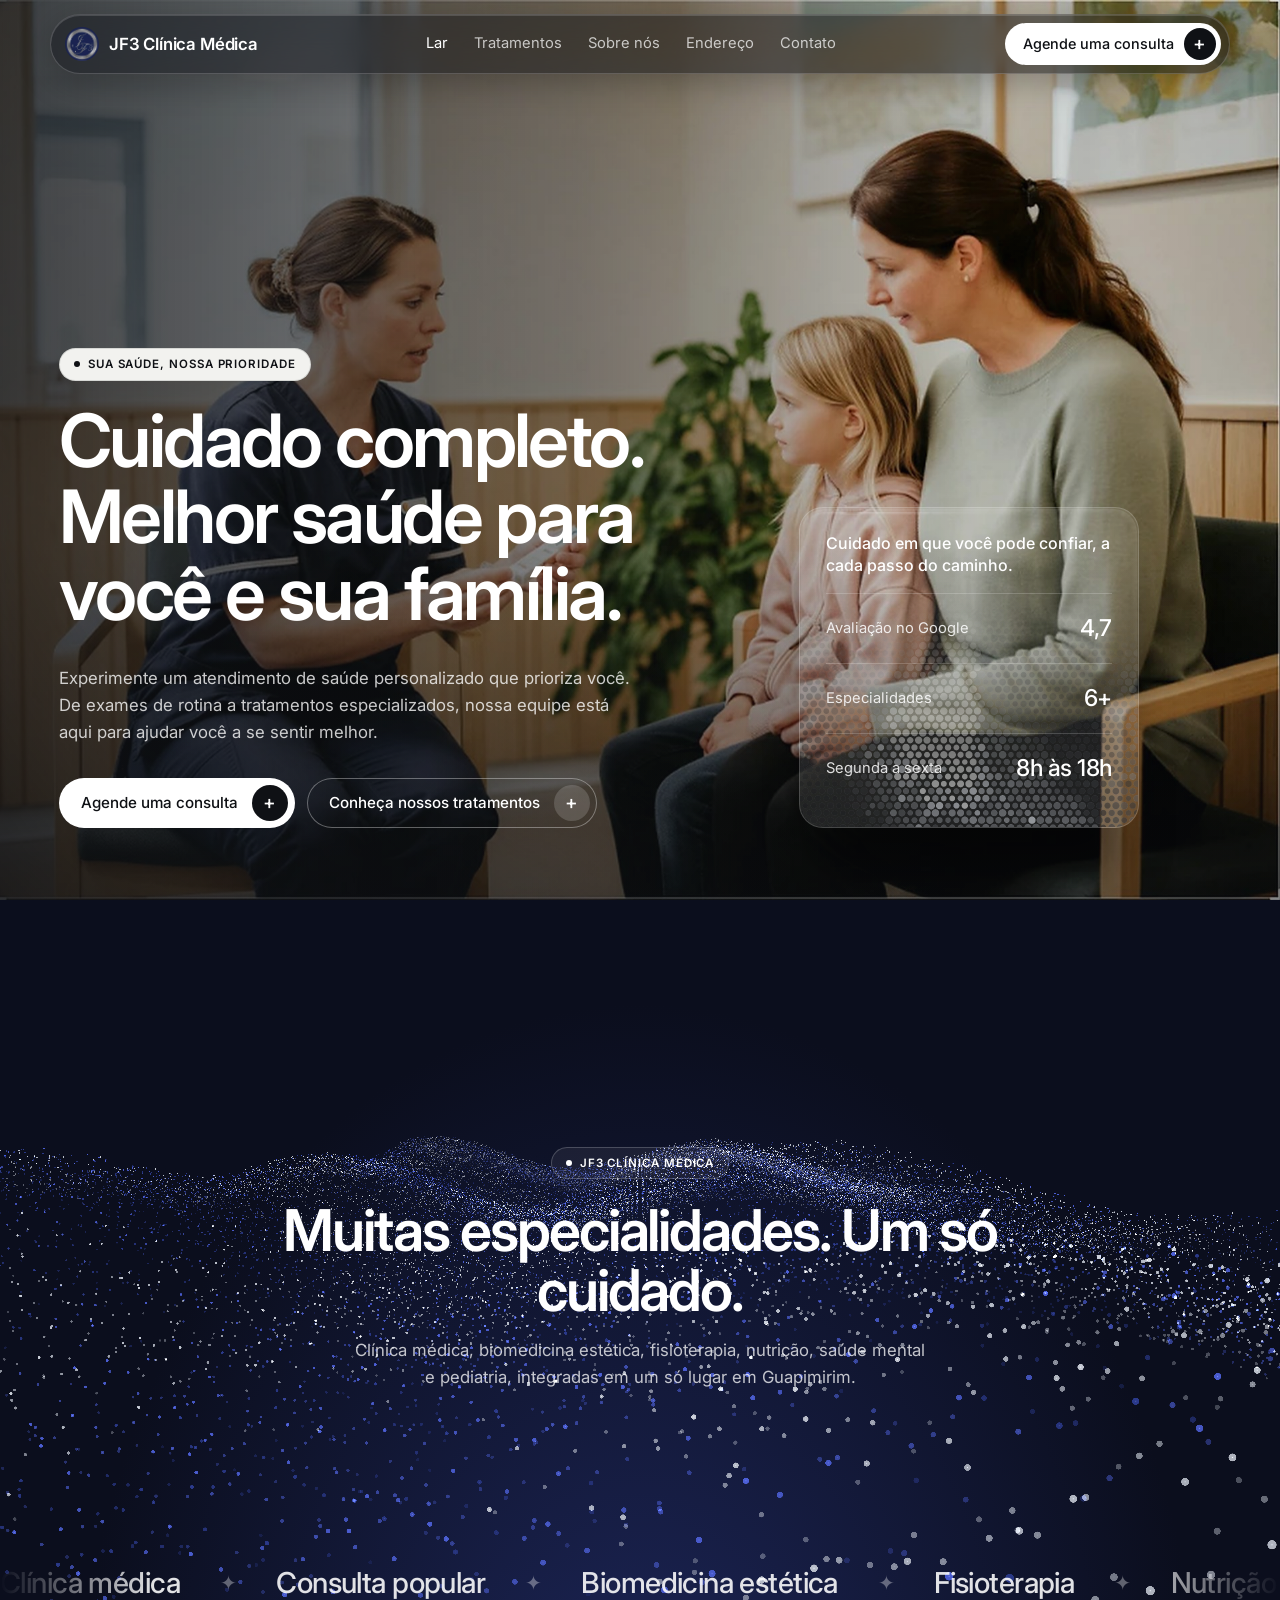
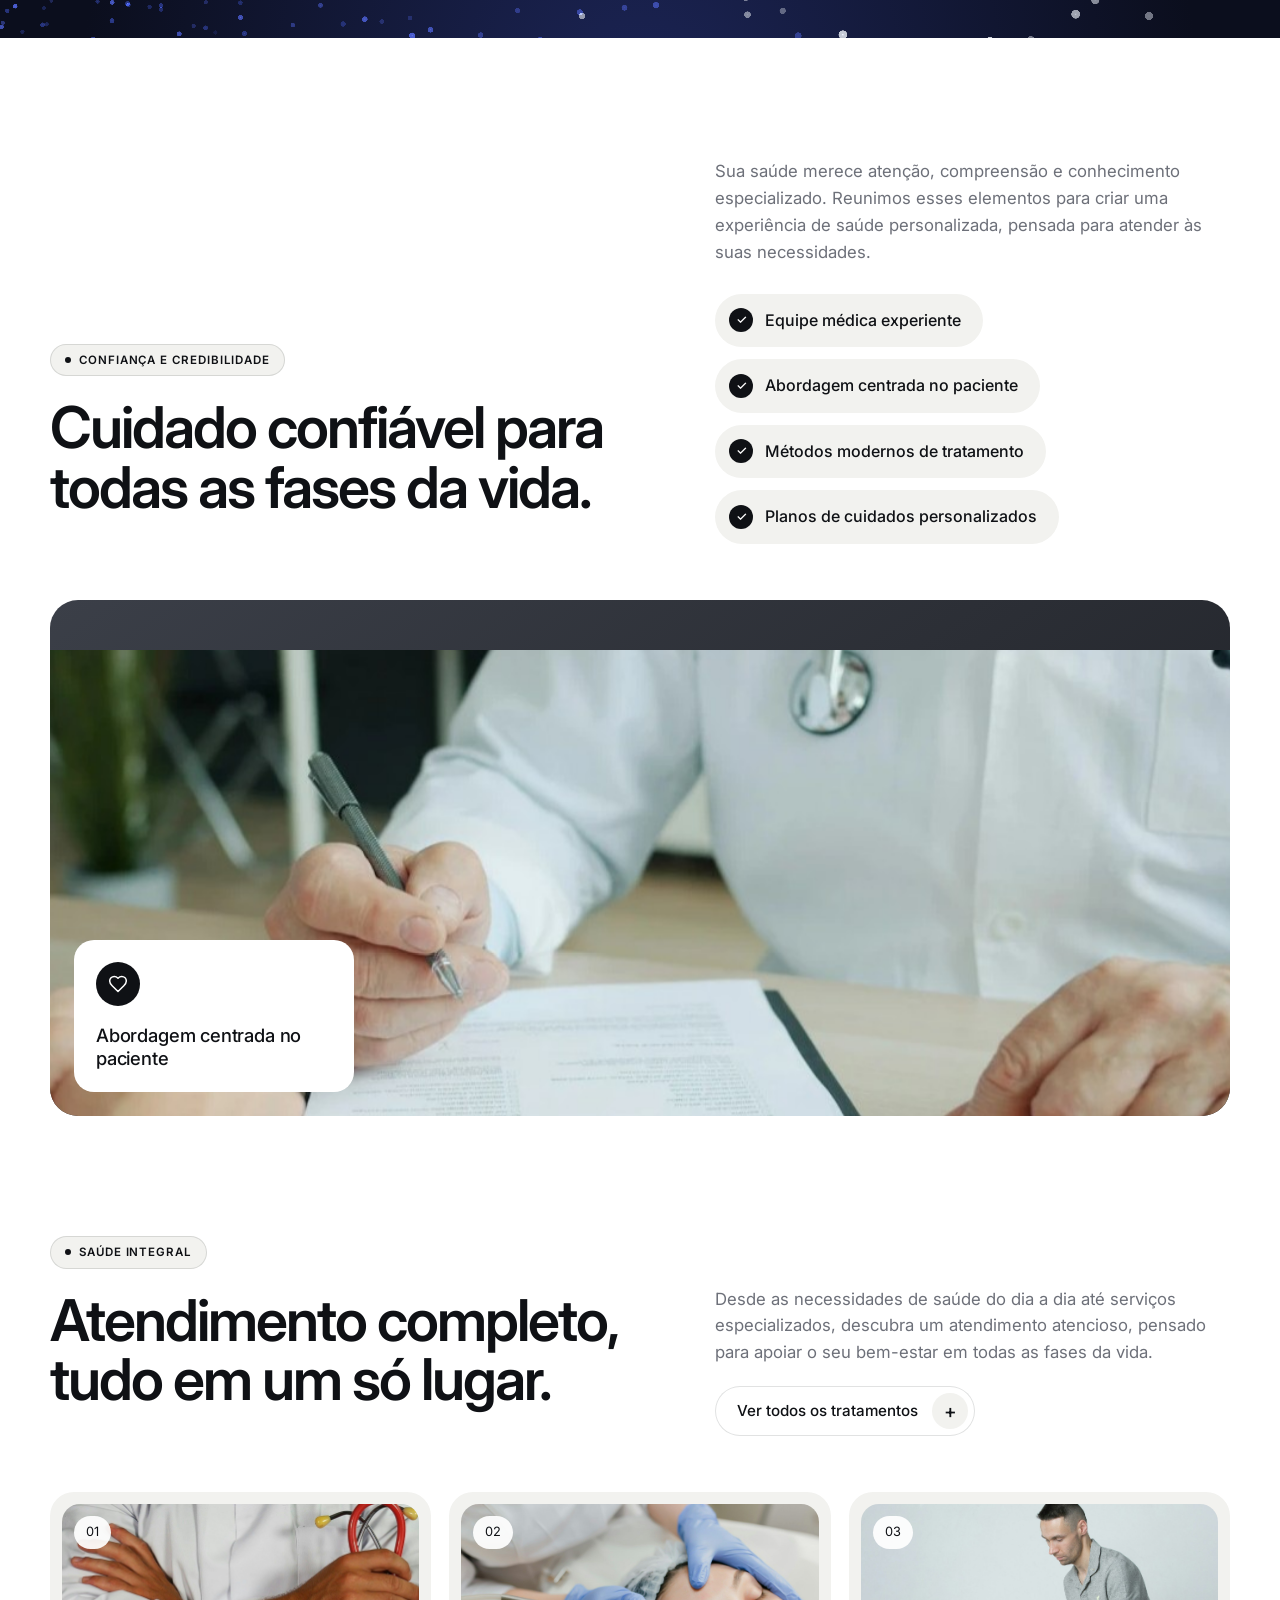
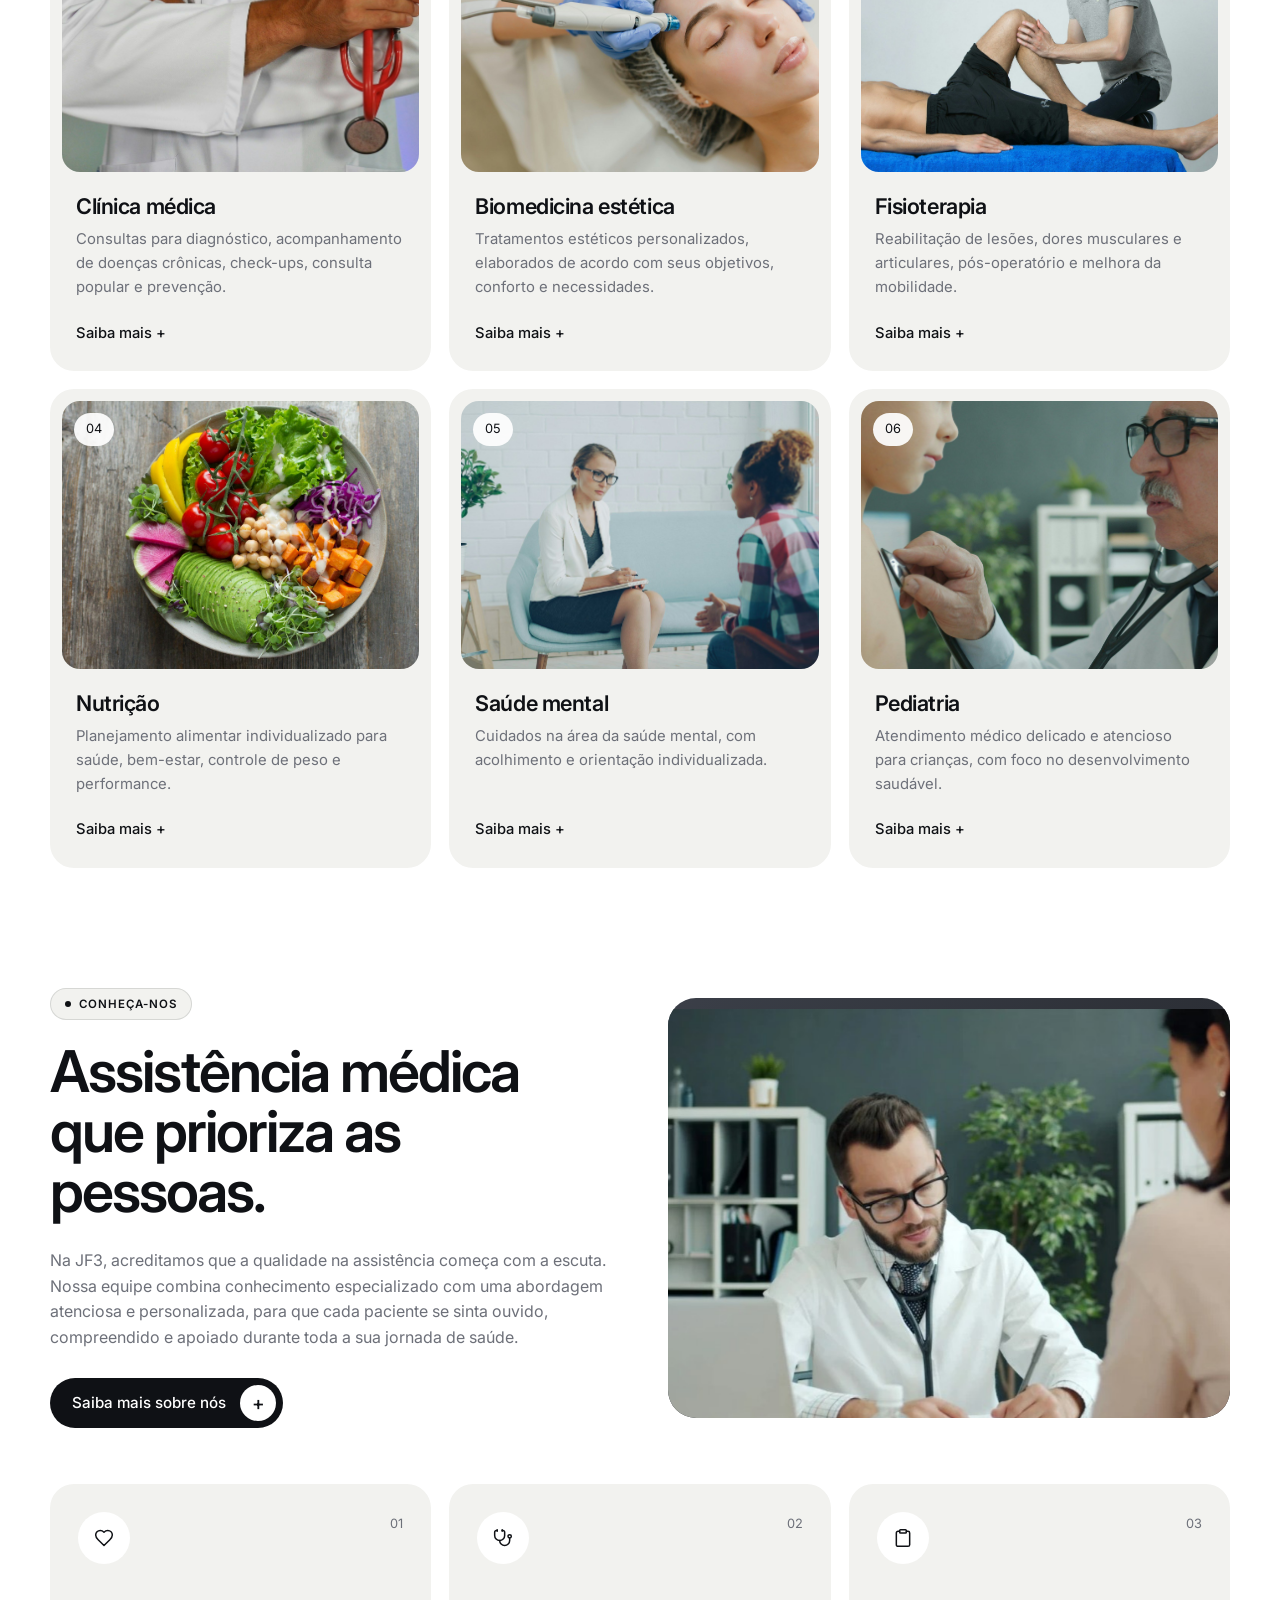
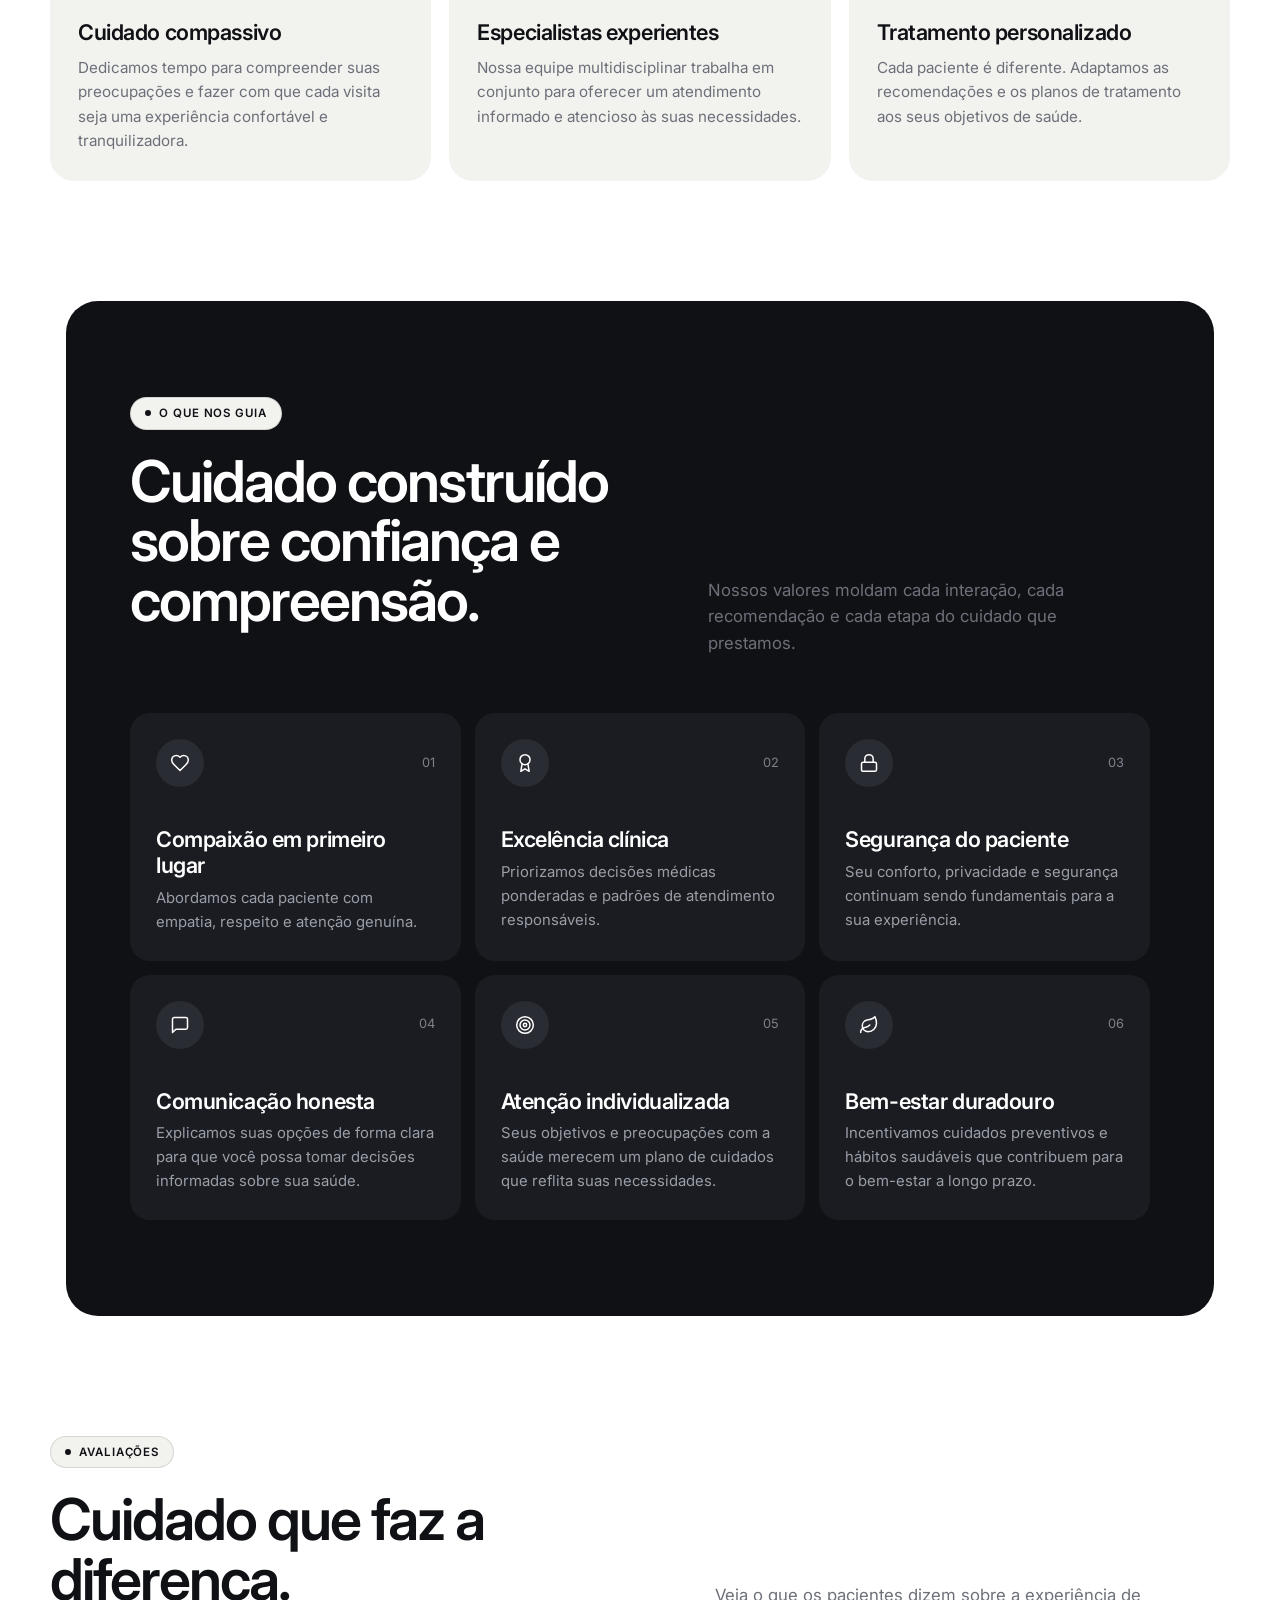
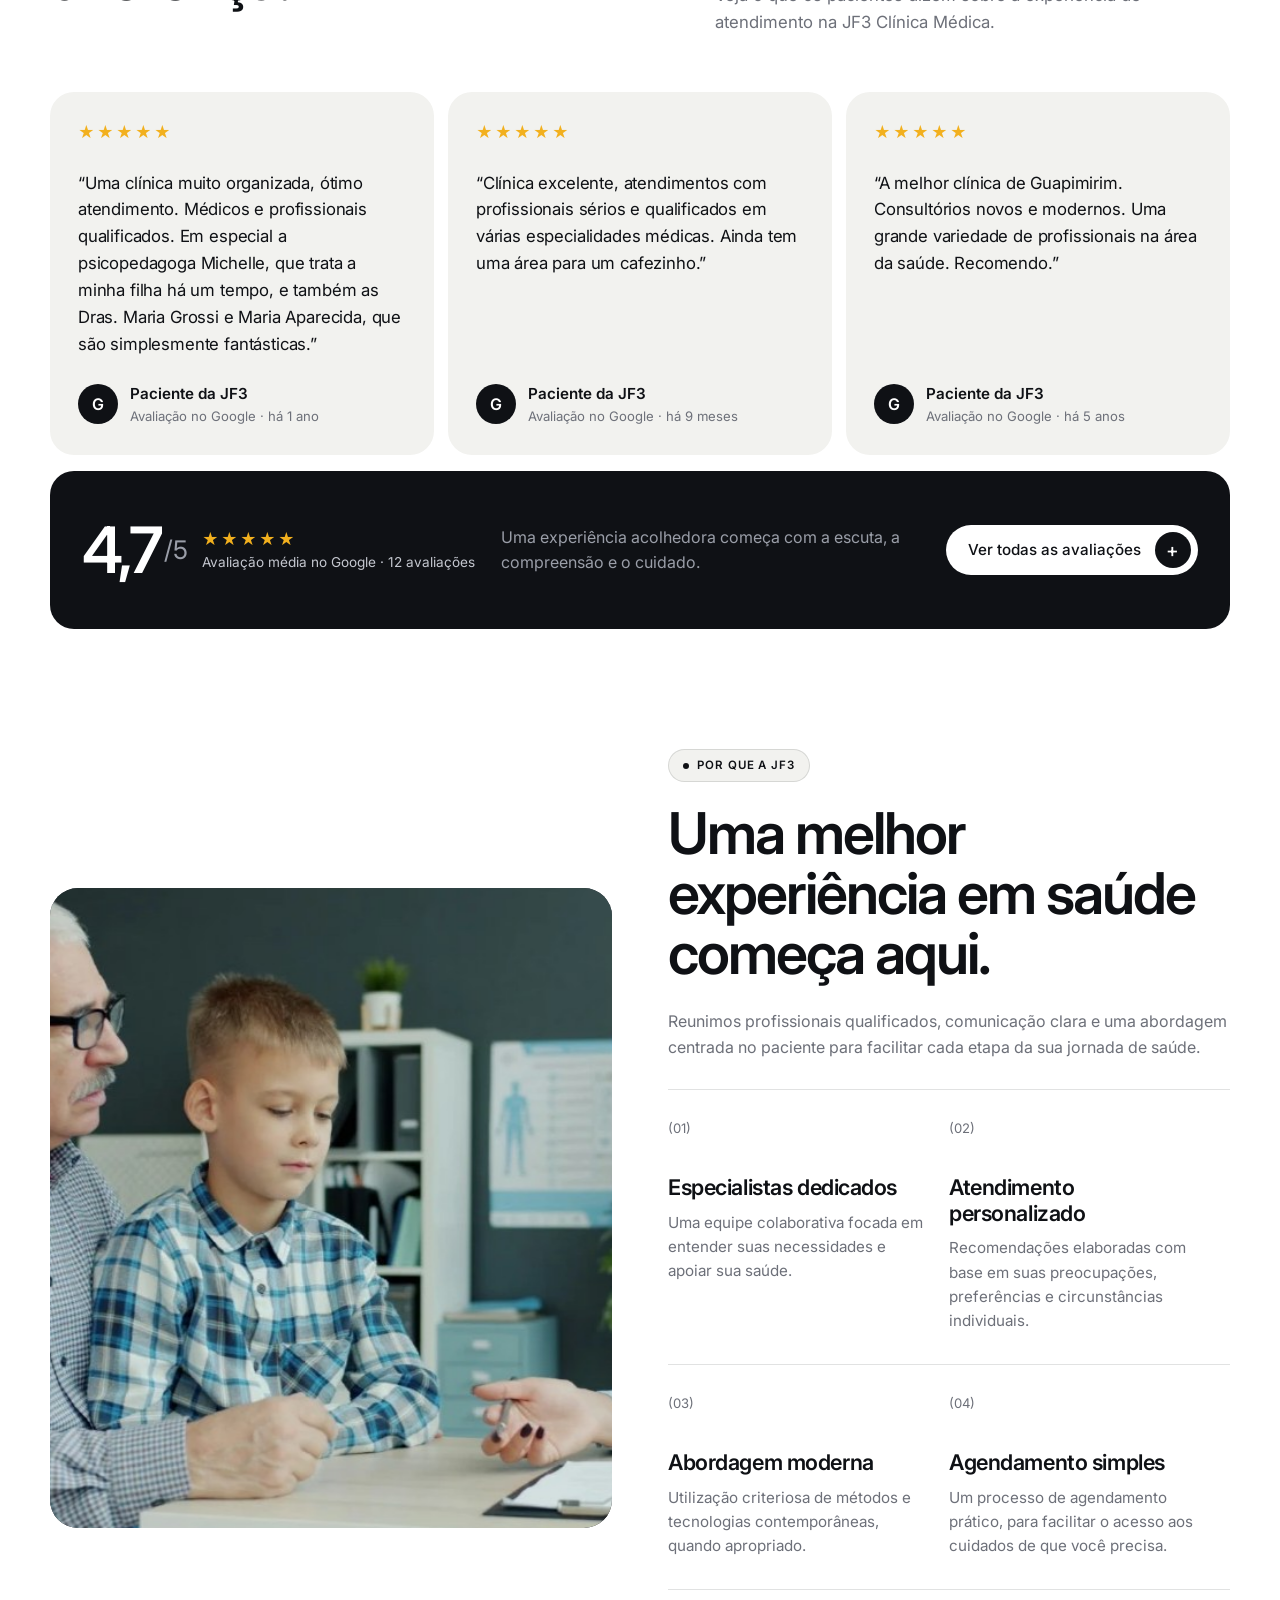
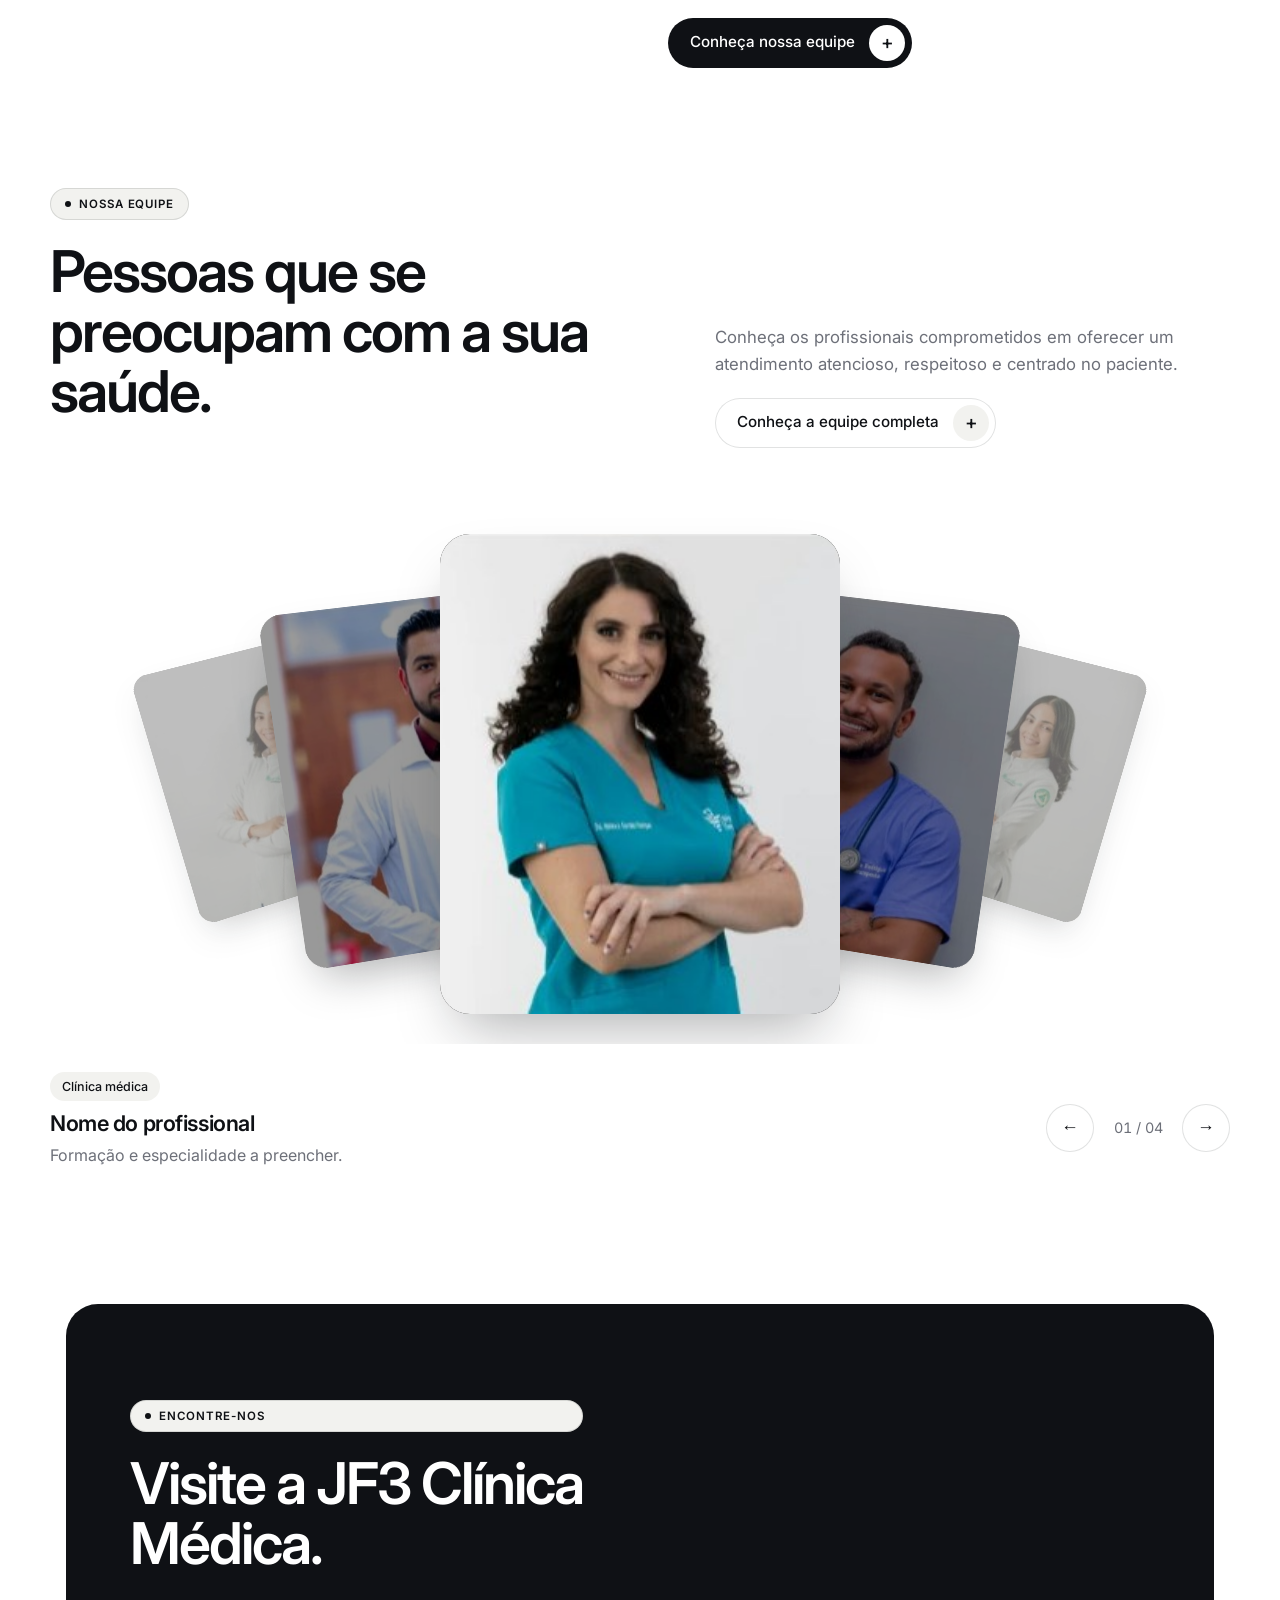
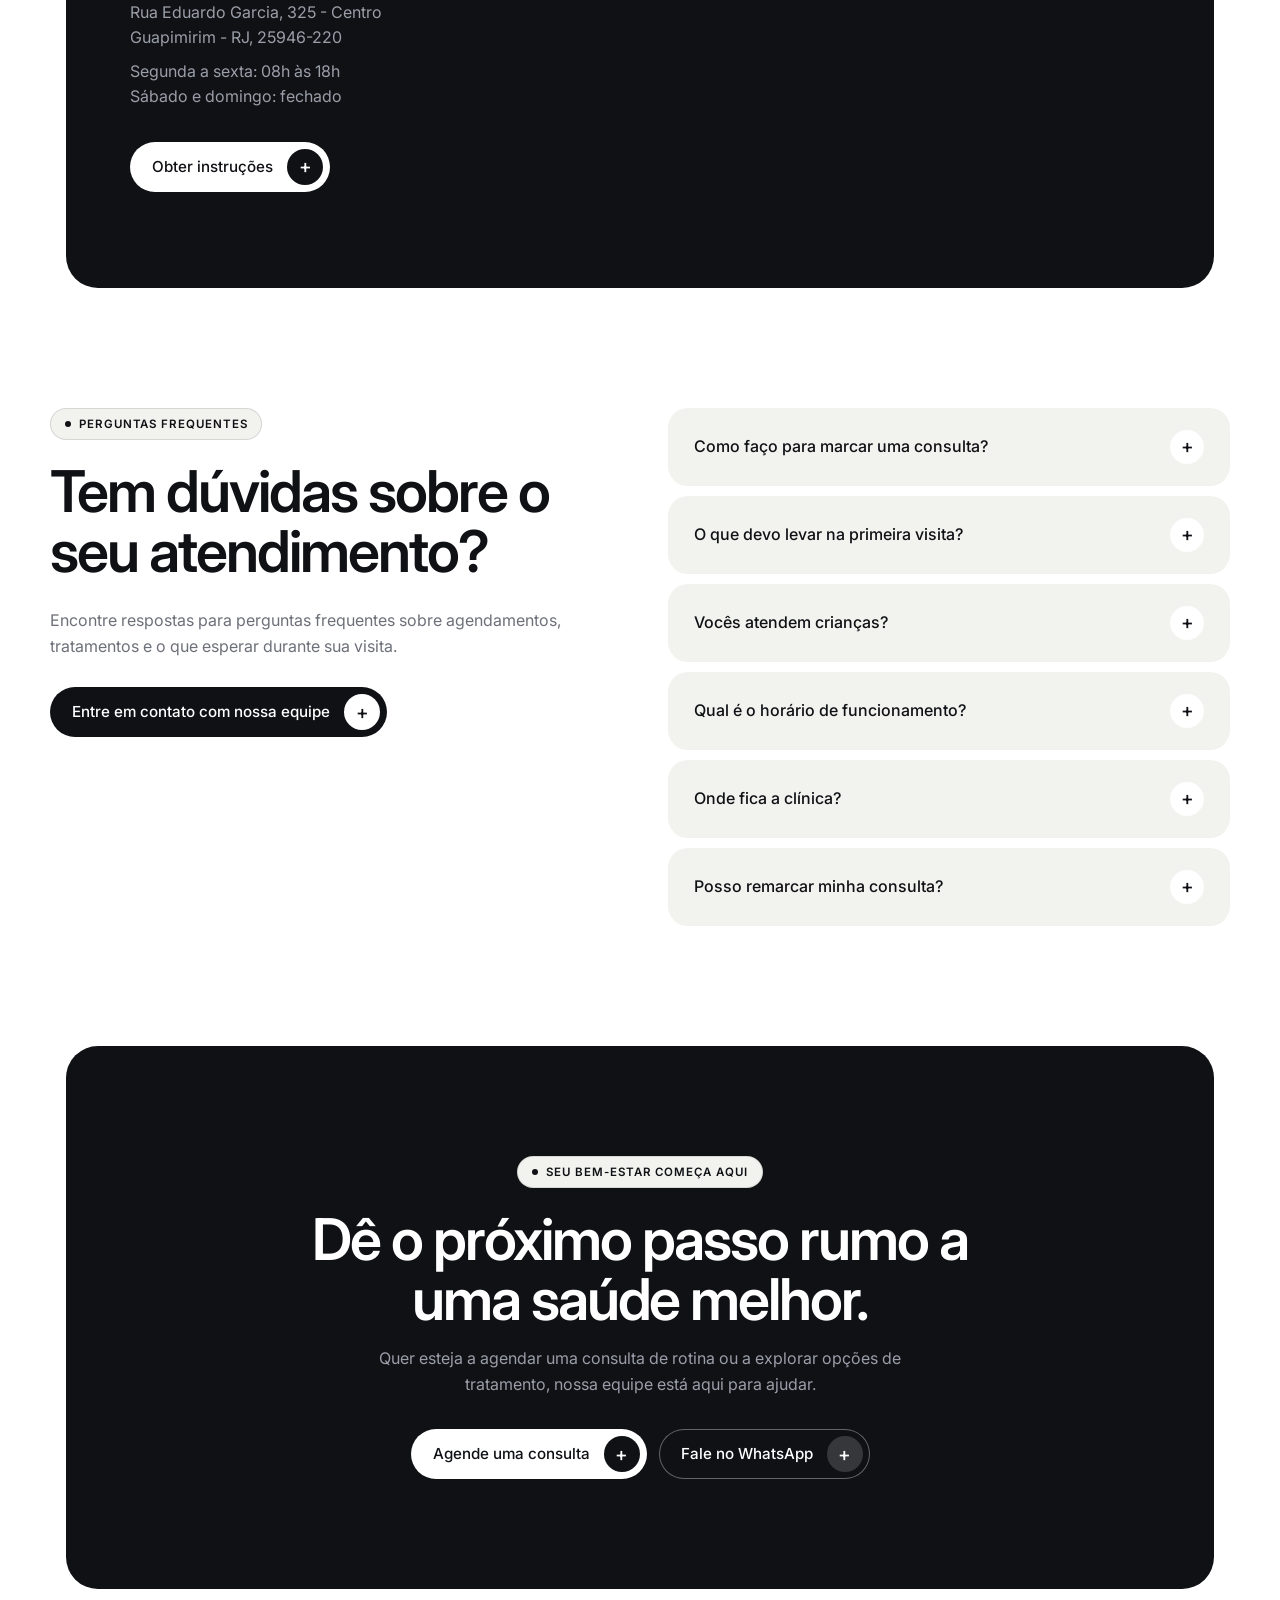
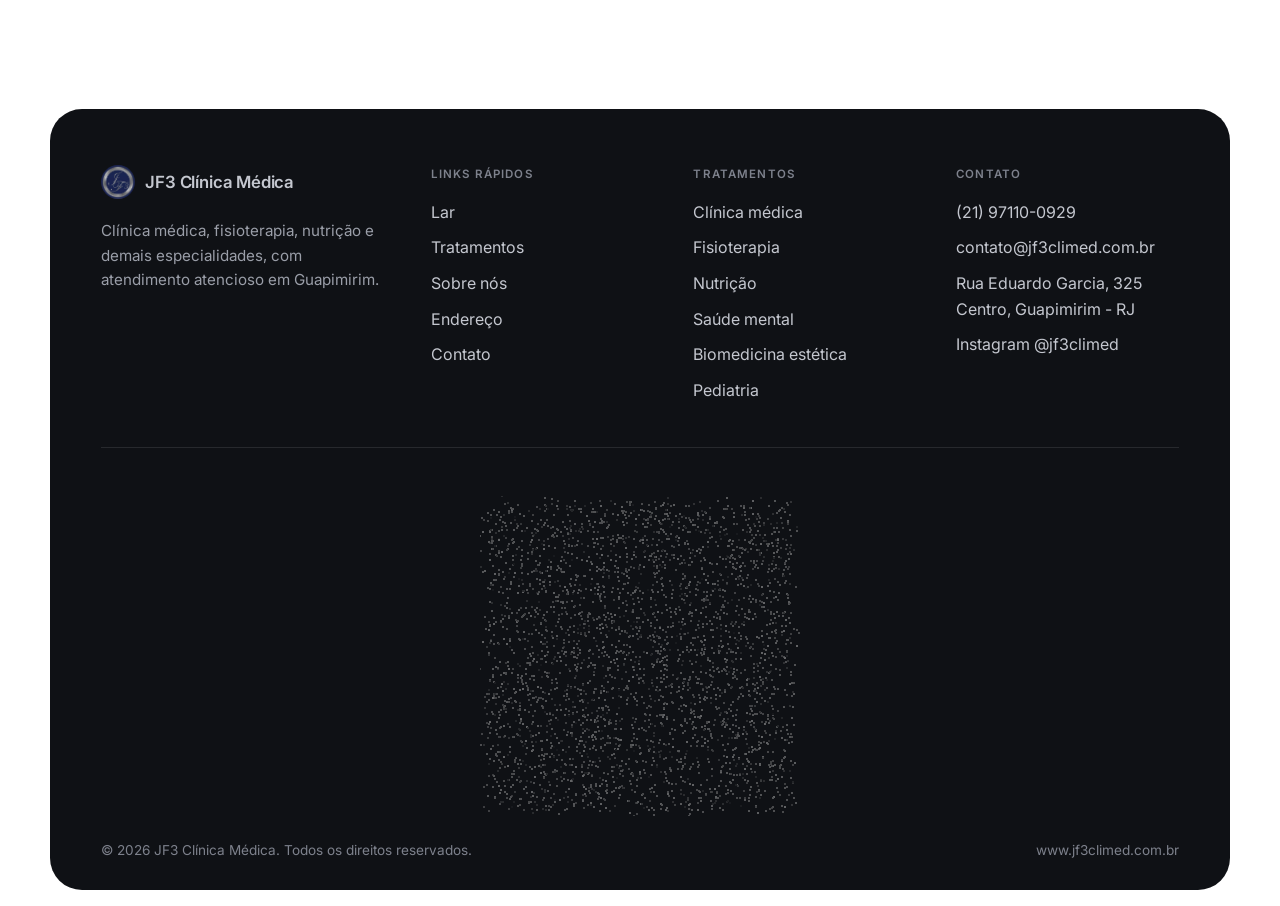
==== index.html @ f3f24e90 "Celular: grades 2/2/2, carrosséis automáticos e segunda linha de especialidades Tratamentos e "O que" ====
<!doctype html>
<html lang="pt-BR">
<head>
  <meta charset="utf-8">
  <meta name="viewport" content="width=device-width, initial-scale=1">
  <title>JF3 Clínica Médica</title>
  <meta name="description" content="JF3 Clínica Médica em Guapimirim: clínica médica, fisioterapia, nutrição, saúde mental, biomedicina estética e pediatria. Segunda a sexta, das 08h às 18h.">
  <link rel="icon" href="assets/logo-jf3.jpeg">
  <link rel="preconnect" href="https://fonts.googleapis.com">
  <link rel="preconnect" href="https://fonts.gstatic.com" crossorigin>
  <link href="https://fonts.googleapis.com/css2?family=Inter:wght@400;500;600;700&display=swap" rel="stylesheet">
  <link rel="stylesheet" href="styles.css">
</head>
<body>

  <header class="site-header">
    <a href="index.html" class="brand">
      <img src="assets/logo-jf3.jpeg" alt="Logo JF3 Clínica Médica" width="34" height="34">
      <span>JF3 Clínica Médica</span>
    </a>
    <nav class="nav" id="menu" aria-label="Principal">
      <a href="index.html" aria-current="page">Lar</a>
      <a href="tratamentos.html">Tratamentos</a>
      <a href="sobre.html">Sobre nós</a>
      <a href="index.html#endereco">Endereço</a>
      <a href="contato.html">Contato</a>
      <a href="contato.html#agendar" class="nav-cta">Agende uma consulta</a>
    </nav>
    <div class="header-actions">
      <a href="contato.html#agendar" class="btn btn-small">Agende uma consulta</a>
      <button class="menu-toggle" type="button" aria-expanded="false" aria-controls="menu" aria-label="Abrir menu">☰</button>
    </div>
  </header>

  <main>
    <section class="hero">
      <img class="hero-bg" src="assets/hero.jpg" alt="Profissional de saúde conversando com mãe e filha na sala de espera">


      <div class="hero-content">
        <p class="eyebrow">Sua saúde, nossa prioridade</p>
        <h1>Cuidado completo. Melhor saúde para você e sua família.</h1>
        <p class="lead">Experimente um atendimento de saúde personalizado que prioriza você. De exames de rotina a tratamentos especializados, nossa equipe está aqui para ajudar você a se sentir melhor.</p>
        <div class="hero-actions">
          <a href="contato.html" class="btn">Agende uma consulta</a>
          <a href="tratamentos.html" class="btn btn-outline">Conheça nossos tratamentos</a>
        </div>
      </div>
      <aside class="hero-stats" aria-label="Destaques da clínica">
        <div class="shine-card">
          <canvas class="shine-dots" aria-hidden="true"></canvas>
          <span class="shine-glow top" aria-hidden="true"></span>
          <span class="shine-glow bottom" aria-hidden="true"></span>
          <p>Cuidado em que você pode confiar, a cada passo do caminho.</p>
          <ul>
            <li>Avaliação no Google <strong data-count="4.7">4,7</strong></li>
            <li>Especialidades <strong data-count="6" data-suffix="+">6+</strong></li>
            <li>Segunda a sexta <strong>8h às 18h</strong></li>
          </ul>
        </div>
      </aside>
    </section>

    <section class="wave-band" aria-label="Especialidades da JF3">
      <canvas class="wave-canvas" aria-hidden="true"></canvas>
      <div class="wave-content">
        <p class="eyebrow">JF3 Clínica Médica</p>
        <h2>Muitas especialidades. Um só cuidado.</h2>
        <p>Clínica médica, biomedicina estética, fisioterapia, nutrição, saúde mental e pediatria, integradas em um só lugar em Guapimirim.</p>
      </div>
      <div class="marquee" aria-hidden="true">
        <div class="marquee-track">
          <span>Clínica médica</span><span>Consulta popular</span><span>Biomedicina estética</span><span>Fisioterapia</span><span>Nutrição</span><span>Saúde mental</span><span>Pediatria</span>
          <span>Clínica médica</span><span>Consulta popular</span><span>Biomedicina estética</span><span>Fisioterapia</span><span>Nutrição</span><span>Saúde mental</span><span>Pediatria</span>
        </div>
      </div>
      <div class="marquee marquee-reverse" aria-hidden="true">
        <div class="marquee-track">
          <span>Pediatria</span><span>Saúde mental</span><span>Nutrição</span><span>Fisioterapia</span><span>Biomedicina estética</span><span>Consulta popular</span><span>Clínica médica</span>
          <span>Pediatria</span><span>Saúde mental</span><span>Nutrição</span><span>Fisioterapia</span><span>Biomedicina estética</span><span>Consulta popular</span><span>Clínica médica</span>
        </div>
      </div>
    </section>

    <section class="section">
      <div class="section-head">
        <div>
          <p class="eyebrow">Confiança e credibilidade</p>
          <h2>Cuidado confiável para todas as fases da vida.</h2>
        </div>
        <div>
          <p>Sua saúde merece atenção, compreensão e conhecimento especializado. Reunimos esses elementos para criar uma experiência de saúde personalizada, pensada para atender às suas necessidades.</p>
          <ul class="checks">
            <li>Equipe médica experiente</li>
            <li>Abordagem centrada no paciente</li>
            <li>Métodos modernos de tratamento</li>
            <li>Planos de cuidados personalizados</li>
          </ul>
        </div>
      </div>
      <div class="photo photo-wide">
        <img src="assets/foto-consulta.jpg" alt="Médico preenchendo a ficha do paciente durante a consulta">
        <div class="photo-float">
          <span class="icon"><svg width="20" height="20" viewBox="0 0 24 24" fill="none" stroke="currentColor" stroke-width="1.8" stroke-linecap="round" stroke-linejoin="round" aria-hidden="true"><path d="M19 14c1.49-1.46 3-3.21 3-5.5A5.5 5.5 0 0 0 16.5 3c-1.76 0-3 .5-4.5 2-1.5-1.5-2.74-2-4.5-2A5.5 5.5 0 0 0 2 8.5c0 2.3 1.5 4.05 3 5.5l7 7Z"/></svg></span>
          <strong>Abordagem centrada no paciente</strong>
        </div>
      </div>
    </section>

    <section class="section" id="tratamentos" style="padding-top: 0;">
      <div class="section-head">
        <div>
          <p class="eyebrow">Saúde integral</p>
          <h2>Atendimento completo, tudo em um só lugar.</h2>
        </div>
        <div>
          <p>Desde as necessidades de saúde do dia a dia até serviços especializados, descubra um atendimento atencioso, pensado para apoiar o seu bem-estar em todas as fases da vida.</p>
          <a href="tratamentos.html" class="btn btn-ink-outline" style="margin-top: 20px;">Ver todos os tratamentos</a>
        </div>
      </div>
      <div class="cards cards-3 m-grid2">
        <article class="tcard">
          <div class="media"><img src="assets/trat-clinica.jpg" alt=""><span class="badge">01</span></div>
          <h3>Clínica médica</h3>
          <p>Consultas para diagnóstico, acompanhamento de doenças crônicas, check-ups, consulta popular e prevenção.</p>
          <a href="tratamento.html#clinica" class="more">Saiba mais</a>
        </article>
        <article class="tcard">
          <div class="media"><img src="assets/trat-biomedicina.jpg" alt=""><span class="badge">02</span></div>
          <h3>Biomedicina estética</h3>
          <p>Tratamentos estéticos personalizados, elaborados de acordo com seus objetivos, conforto e necessidades.</p>
          <a href="tratamento.html#biomedicina" class="more">Saiba mais</a>
        </article>
        <article class="tcard">
          <div class="media"><img src="assets/trat-fisio.jpg" alt=""><span class="badge">03</span></div>
          <h3>Fisioterapia</h3>
          <p>Reabilitação de lesões, dores musculares e articulares, pós-operatório e melhora da mobilidade.</p>
          <a href="tratamento.html#fisioterapia" class="more">Saiba mais</a>
        </article>
        <article class="tcard">
          <div class="media"><img src="assets/trat-nutricao.jpg" alt=""><span class="badge">04</span></div>
          <h3>Nutrição</h3>
          <p>Planejamento alimentar individualizado para saúde, bem-estar, controle de peso e performance.</p>
          <a href="tratamento.html#nutricao" class="more">Saiba mais</a>
        </article>
        <article class="tcard">
          <div class="media"><img src="assets/trat-saude-mental.jpg" alt=""><span class="badge">05</span></div>
          <h3>Saúde mental</h3>
          <p>Cuidados na área da saúde mental, com acolhimento e orientação individualizada.</p>
          <a href="tratamento.html#saude-mental" class="more">Saiba mais</a>
        </article>
        <article class="tcard">
          <div class="media"><img src="assets/trat-pediatria.jpg" alt=""><span class="badge">06</span></div>
          <h3>Pediatria</h3>
          <p>Atendimento médico delicado e atencioso para crianças, com foco no desenvolvimento saudável.</p>
          <a href="tratamento.html#pediatria" class="more">Saiba mais</a>
        </article>
      </div>
    </section>

    <section class="section" style="padding-top: 0;">
      <div class="split" style="margin-bottom: 56px;">
        <div>
          <p class="eyebrow">Conheça-nos</p>
          <h2>Assistência médica que prioriza as pessoas.</h2>
          <p>Na JF3, acreditamos que a qualidade na assistência começa com a escuta. Nossa equipe combina conhecimento especializado com uma abordagem atenciosa e personalizada, para que cada paciente se sinta ouvido, compreendido e apoiado durante toda a sua jornada de saúde.</p>
          <a href="sobre.html" class="btn btn-dark" style="margin-top: 12px;">Saiba mais sobre nós</a>
        </div>
        <div class="photo">
          <img src="assets/foto-medico.jpg" alt="Médico atendendo uma paciente no consultório">
        </div>
      </div>
      <div class="cards cards-3 m-carousel" data-autoplay="2200">
        <article class="card">
          <span class="num">01</span>
          <div class="icon"><svg width="20" height="20" viewBox="0 0 24 24" fill="none" stroke="currentColor" stroke-width="1.8" stroke-linecap="round" stroke-linejoin="round" aria-hidden="true"><path d="M19 14c1.49-1.46 3-3.21 3-5.5A5.5 5.5 0 0 0 16.5 3c-1.76 0-3 .5-4.5 2-1.5-1.5-2.74-2-4.5-2A5.5 5.5 0 0 0 2 8.5c0 2.3 1.5 4.05 3 5.5l7 7Z"/></svg></div>
          <h3>Cuidado compassivo</h3>
          <p>Dedicamos tempo para compreender suas preocupações e fazer com que cada visita seja uma experiência confortável e tranquilizadora.</p>
        </article>
        <article class="card">
          <span class="num">02</span>
          <div class="icon"><svg width="20" height="20" viewBox="0 0 24 24" fill="none" stroke="currentColor" stroke-width="1.8" stroke-linecap="round" stroke-linejoin="round" aria-hidden="true"><path d="M11 2v2"/><path d="M5 2v2"/><path d="M5 3H4a2 2 0 0 0-2 2v4a6 6 0 0 0 12 0V5a2 2 0 0 0-2-2h-1"/><path d="M8 15a6 6 0 0 0 12 0v-3"/><circle cx="20" cy="10" r="2"/></svg></div>
          <h3>Especialistas experientes</h3>
          <p>Nossa equipe multidisciplinar trabalha em conjunto para oferecer um atendimento informado e atencioso às suas necessidades.</p>
        </article>
        <article class="card">
          <span class="num">03</span>
          <div class="icon"><svg width="20" height="20" viewBox="0 0 24 24" fill="none" stroke="currentColor" stroke-width="1.8" stroke-linecap="round" stroke-linejoin="round" aria-hidden="true"><rect width="8" height="4" x="8" y="2" rx="1"/><path d="M16 4h2a2 2 0 0 1 2 2v14a2 2 0 0 1-2 2H6a2 2 0 0 1-2-2V6a2 2 0 0 1 2-2h2"/></svg></div>
          <h3>Tratamento personalizado</h3>
          <p>Cada paciente é diferente. Adaptamos as recomendações e os planos de tratamento aos seus objetivos de saúde.</p>
        </article>
      </div>
    </section>

    <section class="section" style="padding-top: 0;">
      <div class="band">
        <div class="section-head">
          <div>
            <p class="eyebrow">O que nos guia</p>
            <h2>Cuidado construído sobre confiança e compreensão.</h2>
          </div>
          <div>
            <p class="muted">Nossos valores moldam cada interação, cada recomendação e cada etapa do cuidado que prestamos.</p>
          </div>
        </div>
        <div class="dark-cards grid3 m-grid2">
          <div>
            <div class="card-top"><span class="icon"><svg width="20" height="20" viewBox="0 0 24 24" fill="none" stroke="currentColor" stroke-width="1.8" stroke-linecap="round" stroke-linejoin="round" aria-hidden="true"><path d="M19 14c1.49-1.46 3-3.21 3-5.5A5.5 5.5 0 0 0 16.5 3c-1.76 0-3 .5-4.5 2-1.5-1.5-2.74-2-4.5-2A5.5 5.5 0 0 0 2 8.5c0 2.3 1.5 4.05 3 5.5l7 7Z"/></svg></span><span class="num">01</span></div>
            <h3>Compaixão em primeiro lugar</h3>
            <p>Abordamos cada paciente com empatia, respeito e atenção genuína.</p>
          </div>
          <div>
            <div class="card-top"><span class="icon"><svg width="20" height="20" viewBox="0 0 24 24" fill="none" stroke="currentColor" stroke-width="1.8" stroke-linecap="round" stroke-linejoin="round" aria-hidden="true"><circle cx="12" cy="8" r="6"/><path d="M15.48 12.89 17 22l-5-3-5 3 1.52-9.11"/></svg></span><span class="num">02</span></div>
            <h3>Excelência clínica</h3>
            <p>Priorizamos decisões médicas ponderadas e padrões de atendimento responsáveis.</p>
          </div>
          <div>
            <div class="card-top"><span class="icon"><svg width="20" height="20" viewBox="0 0 24 24" fill="none" stroke="currentColor" stroke-width="1.8" stroke-linecap="round" stroke-linejoin="round" aria-hidden="true"><rect width="18" height="11" x="3" y="11" rx="2"/><path d="M7 11V7a5 5 0 0 1 10 0v4"/></svg></span><span class="num">03</span></div>
            <h3>Segurança do paciente</h3>
            <p>Seu conforto, privacidade e segurança continuam sendo fundamentais para a sua experiência.</p>
          </div>
          <div>
            <div class="card-top"><span class="icon"><svg width="20" height="20" viewBox="0 0 24 24" fill="none" stroke="currentColor" stroke-width="1.8" stroke-linecap="round" stroke-linejoin="round" aria-hidden="true"><path d="M21 15a2 2 0 0 1-2 2H7l-4 4V5a2 2 0 0 1 2-2h14a2 2 0 0 1 2 2z"/></svg></span><span class="num">04</span></div>
            <h3>Comunicação honesta</h3>
            <p>Explicamos suas opções de forma clara para que você possa tomar decisões informadas sobre sua saúde.</p>
          </div>
          <div>
            <div class="card-top"><span class="icon"><svg width="20" height="20" viewBox="0 0 24 24" fill="none" stroke="currentColor" stroke-width="1.8" stroke-linecap="round" stroke-linejoin="round" aria-hidden="true"><circle cx="12" cy="12" r="10"/><circle cx="12" cy="12" r="6"/><circle cx="12" cy="12" r="2"/></svg></span><span class="num">05</span></div>
            <h3>Atenção individualizada</h3>
            <p>Seus objetivos e preocupações com a saúde merecem um plano de cuidados que reflita suas necessidades.</p>
          </div>
          <div>
            <div class="card-top"><span class="icon"><svg width="20" height="20" viewBox="0 0 24 24" fill="none" stroke="currentColor" stroke-width="1.8" stroke-linecap="round" stroke-linejoin="round" aria-hidden="true"><path d="M11 20A7 7 0 0 1 9.8 6.1C15.5 5 17 4.48 19 2c1 2 2 4.18 2 8 0 5.5-4.78 10-10 10Z"/><path d="M2 21c0-3 1.85-5.36 5.08-6C9.5 14.52 12 13 13 12"/></svg></span><span class="num">06</span></div>
            <h3>Bem-estar duradouro</h3>
            <p>Incentivamos cuidados preventivos e hábitos saudáveis que contribuem para o bem-estar a longo prazo.</p>
          </div>
        </div>
      </div>
    </section>

    <section class="section" style="padding-top: 0;">
      <div class="section-head">
        <div>
          <p class="eyebrow">Avaliações</p>
          <h2>Cuidado que faz a diferença.</h2>
        </div>
        <div>
          <p>Veja o que os pacientes dizem sobre a experiência de atendimento na JF3 Clínica Médica.</p>
        </div>
      </div>
      <div class="quotes" data-autoplay="2600">
        <figure class="quote">
          <span class="stars" aria-label="5 de 5 estrelas">★★★★★</span>
          <blockquote>“Uma clínica muito organizada, ótimo atendimento. Médicos e profissionais qualificados. Em especial a psicopedagoga Michelle, que trata a minha filha há um tempo, e também as Dras. Maria Grossi e Maria Aparecida, que são simplesmente fantásticas.”</blockquote>
          <figcaption><span class="g-badge" aria-hidden="true">G</span><span><strong>Paciente da JF3</strong><small>Avaliação no Google · há 1 ano</small></span></figcaption>
        </figure>
        <figure class="quote">
          <span class="stars" aria-label="5 de 5 estrelas">★★★★★</span>
          <blockquote>“Clínica excelente, atendimentos com profissionais sérios e qualificados em várias especialidades médicas. Ainda tem uma área para um cafezinho.”</blockquote>
          <figcaption><span class="g-badge" aria-hidden="true">G</span><span><strong>Paciente da JF3</strong><small>Avaliação no Google · há 9 meses</small></span></figcaption>
        </figure>
        <figure class="quote">
          <span class="stars" aria-label="5 de 5 estrelas">★★★★★</span>
          <blockquote>“A melhor clínica de Guapimirim. Consultórios novos e modernos. Uma grande variedade de profissionais na área da saúde. Recomendo.”</blockquote>
          <figcaption><span class="g-badge" aria-hidden="true">G</span><span><strong>Paciente da JF3</strong><small>Avaliação no Google · há 5 anos</small></span></figcaption>
        </figure>
      </div>
      <div class="rating-bar">
        <div class="rating-score">
          <span class="score" data-count="4.7">4,7</span><span class="score-max">/5</span>
          <span><span class="stars" aria-hidden="true">★★★★★</span><small>Avaliação média no Google · 12 avaliações</small></span>
        </div>
        <p>Uma experiência acolhedora começa com a escuta, a compreensão e o cuidado.</p>
        <a href="https://www.google.com/search?q=JF3+Cl%C3%ADnica+M%C3%A9dica+Ltda+Guapimirim" class="btn" target="_blank" rel="noopener">Ver todas as avaliações</a>
      </div>
    </section>

    <section class="section" style="padding-top: 0;">
      <div class="split">
        <div class="photo photo-tall">
          <img src="assets/foto-familia.jpg" alt="Médica explicando o tratamento para um menino e o avô" style="object-position: 30% center;">
        </div>
        <div>
          <p class="eyebrow">Por que a JF3</p>
          <h2>Uma melhor experiência em saúde começa aqui.</h2>
          <p>Reunimos profissionais qualificados, comunicação clara e uma abordagem centrada no paciente para facilitar cada etapa da sua jornada de saúde.</p>
          <div class="grid-4 grid-2">
            <div><span>(01)</span><h3>Especialistas dedicados</h3><p>Uma equipe colaborativa focada em entender suas necessidades e apoiar sua saúde.</p></div>
            <div><span>(02)</span><h3>Atendimento personalizado</h3><p>Recomendações elaboradas com base em suas preocupações, preferências e circunstâncias individuais.</p></div>
            <div><span>(03)</span><h3>Abordagem moderna</h3><p>Utilização criteriosa de métodos e tecnologias contemporâneas, quando apropriado.</p></div>
            <div><span>(04)</span><h3>Agendamento simples</h3><p>Um processo de agendamento prático, para facilitar o acesso aos cuidados de que você precisa.</p></div>
          </div>
          <a href="sobre.html" class="btn btn-dark" style="margin-top: 28px;">Conheça nossa equipe</a>
        </div>
      </div>
    </section>

    <section class="section" style="padding-top: 0;">
      <div class="section-head">
        <div>
          <p class="eyebrow">Nossa equipe</p>
          <h2>Pessoas que se preocupam com a sua saúde.</h2>
        </div>
        <div>
          <p>Conheça os profissionais comprometidos em oferecer um atendimento atencioso, respeitoso e centrado no paciente.</p>
          <a href="sobre.html" class="btn btn-ink-outline" style="margin-top: 20px;">Conheça a equipe completa</a>
        </div>
      </div>
      <div class="team-grid" data-coverflow>
        <article class="team-card">
          <img src="assets/ref-team-1.jpg" alt="Profissional da equipe">
          <span class="tag">Clínica médica</span>
          <h3>Nome do profissional</h3>
          <p>Formação e especialidade a preencher.</p>
        </article>
        <article class="team-card">
          <img src="assets/ref-team-2.jpg" alt="Profissional da equipe">
          <span class="tag">Clínica médica</span>
          <h3>Nome do profissional</h3>
          <p>Formação e especialidade a preencher.</p>
        </article>
        <article class="team-card">
          <img src="assets/ref-team-3.jpg" alt="Profissional da equipe">
          <span class="tag">Pediatria</span>
          <h3>Nome do profissional</h3>
          <p>Formação e especialidade a preencher.</p>
        </article>
        <article class="team-card">
          <img src="assets/ref-team-4.jpg" alt="Profissional da equipe">
          <span class="tag">Fisioterapia</span>
          <h3>Nome do profissional</h3>
          <p>Formação e especialidade a preencher.</p>
        </article>
      </div>
    </section>

    <section class="section" id="endereco" style="padding-top: 0;">
      <div class="band">
        <div class="map-band">
          <div style="display: flex; flex-direction: column; justify-content: center;">
            <p class="eyebrow">Encontre-nos</p>
            <h2>Visite a JF3 Clínica Médica.</h2>
            <p class="muted" style="margin-bottom: 8px;">Rua Eduardo Garcia, 325 - Centro<br>Guapimirim - RJ, 25946-220</p>
            <p class="muted">Segunda a sexta: 08h às 18h<br>Sábado e domingo: fechado</p>
            <div style="margin-top: 16px;">
              <a href="https://www.google.com/maps/search/?api=1&amp;query=Rua+Eduardo+Garcia+325+Centro+Guapimirim+RJ+25946220" class="btn" target="_blank" rel="noopener" style="align-self: flex-start;">Obter instruções</a>
            </div>
          </div>
          <iframe
            title="Mapa: JF3 Clínica Médica"
            src="https://www.google.com/maps?q=Rua+Eduardo+Garcia+325+Centro+Guapimirim+RJ+25946220&amp;output=embed"
            loading="lazy"
            referrerpolicy="no-referrer-when-downgrade"></iframe>
        </div>
      </div>
    </section>

    <section class="section" style="padding-top: 0;">
      <div class="split" style="align-items: start;">
        <div>
          <p class="eyebrow">Perguntas frequentes</p>
          <h2>Tem dúvidas sobre o seu atendimento?</h2>
          <p>Encontre respostas para perguntas frequentes sobre agendamentos, tratamentos e o que esperar durante sua visita.</p>
          <a href="contato.html" class="btn btn-dark" style="margin-top: 12px;">Entre em contato com nossa equipe</a>
        </div>
        <div class="faq">
          <details>
            <summary>Como faço para marcar uma consulta?</summary>
            <p>Envie uma mensagem para o WhatsApp (21) 97110-0929, ligue para a clínica ou use o formulário da página de contato. Nossa equipe confirma data e horário com você.</p>
          </details>
          <details>
            <summary>O que devo levar na primeira visita?</summary>
            <p>Documento de identificação, carteirinha do plano de saúde, se tiver, e exames ou registros médicos anteriores que sejam relevantes.</p>
          </details>
          <details>
            <summary>Vocês atendem crianças?</summary>
            <p>Sim. Temos atendimento pediátrico, com foco no desenvolvimento saudável e na orientação para as famílias.</p>
          </details>
          <details>
            <summary>Qual é o horário de funcionamento?</summary>
            <p>Segunda a sexta, das 08h às 18h. Sábado e domingo a clínica fica fechada.</p>
          </details>
          <details>
            <summary>Onde fica a clínica?</summary>
            <p>Rua Eduardo Garcia, 325 - Centro, Guapimirim - RJ, 25946-220.</p>
          </details>
          <details>
            <summary>Posso remarcar minha consulta?</summary>
            <p>Sim. Peça a remarcação com antecedência pelo WhatsApp, e nossa equipe encontra um novo horário para você.</p>
          </details>
        </div>
      </div>
    </section>

    <section class="section" style="padding-top: 0;">
      <div class="band cta">
        <p class="eyebrow">Seu bem-estar começa aqui</p>
        <h2>Dê o próximo passo rumo a uma saúde melhor.</h2>
        <p>Quer esteja a agendar uma consulta de rotina ou a explorar opções de tratamento, nossa equipe está aqui para ajudar.</p>
        <div class="actions">
          <a href="contato.html" class="btn">Agende uma consulta</a>
          <a href="https://wa.me/5521971100929" class="btn btn-outline" target="_blank" rel="noopener">Fale no WhatsApp</a>
        </div>
      </div>
    </section>
  </main>

  <footer class="site-footer">
    <div class="footer-top">
      <div>
        <a href="index.html" class="brand"><img src="assets/logo-jf3.jpeg" alt="" width="44" height="44"><span>JF3 Clínica Médica</span></a>
        <p class="footer-about">Clínica médica, fisioterapia, nutrição e demais especialidades, com atendimento atencioso em Guapimirim.</p>
      </div>
      <div>
        <h4>Links rápidos</h4>
        <ul>
          <li><a href="index.html">Lar</a></li>
          <li><a href="tratamentos.html">Tratamentos</a></li>
          <li><a href="sobre.html">Sobre nós</a></li>
          <li><a href="index.html#endereco">Endereço</a></li>
          <li><a href="contato.html">Contato</a></li>
        </ul>
      </div>
      <div>
        <h4>Tratamentos</h4>
        <ul>
          <li><a href="tratamento.html#clinica">Clínica médica</a></li>
          <li><a href="tratamento.html#fisioterapia">Fisioterapia</a></li>
          <li><a href="tratamento.html#nutricao">Nutrição</a></li>
          <li><a href="tratamento.html#saude-mental">Saúde mental</a></li>
          <li><a href="tratamento.html#biomedicina">Biomedicina estética</a></li>
          <li><a href="tratamento.html#pediatria">Pediatria</a></li>
        </ul>
      </div>
      <div>
        <h4>Contato</h4>
        <ul>
          <li><a href="https://wa.me/5521971100929" target="_blank" rel="noopener">(21) 97110-0929</a></li>
          <li><a href="mailto:contato@jf3climed.com.br">contato@jf3climed.com.br</a></li>
          <li>Rua Eduardo Garcia, 325<br>Centro, Guapimirim - RJ</li>
          <li><a href="https://www.instagram.com/jf3climed/" target="_blank" rel="noopener">Instagram @jf3climed</a></li>
        </ul>
      </div>
    </div>
    <canvas class="footer-mark" data-particles="assets/logo-mark.png" aria-hidden="true"></canvas>
    <div class="footer-bottom">
      <span>© <span class="year"></span> JF3 Clínica Médica. Todos os direitos reservados.</span>
      <span>www.jf3climed.com.br</span>
    </div>
  </footer>

  <script src="script.js"></script>
  <script src="effects.js"></script>
</body>
</html>
---- styles.css ----
:root {
  --navy: #1c2557;
  --navy-deep: #141b40;
  --ink: #0f1115;
  --muted: #6d7079;
  --bg: #ffffff;
  --soft: #f2f2ef;
  --dark: #0f1115;
  --dark-2: #1a1c21;
  --line: rgba(15, 17, 21, 0.12);
  --radius: 24px;
  --sans: "Inter", system-ui, -apple-system, "Segoe UI", sans-serif;
}

* { box-sizing: border-box; }
html { scroll-behavior: smooth; scroll-padding-top: 110px; }

body {
  margin: 0;
  font-family: var(--sans);
  font-size: 16px;
  line-height: 1.6;
  color: var(--ink);
  background: var(--bg);
  -webkit-font-smoothing: antialiased;
  overflow-x: hidden;
}

img { max-width: 100%; display: block; }
a { color: inherit; }
p { margin: 0 0 1em; }

h1, h2, h3 {
  font-weight: 600;
  letter-spacing: -0.035em;
  line-height: 1.04;
  margin: 0 0 0.45em;
  color: var(--ink);
}
h1 { font-size: clamp(2.7rem, 6vw, 4.6rem); }
h2 { font-size: clamp(2.1rem, 4.6vw, 3.6rem); }
h3 { font-size: 1.35rem; letter-spacing: -0.02em; line-height: 1.2; }

/* Eyebrow em pílula, como na referência */
.eyebrow {
  display: inline-flex;
  align-items: center;
  gap: 8px;
  padding: 6px 14px;
  border-radius: 999px;
  border: 1px solid var(--line);
  background: var(--soft);
  font-size: 0.72rem;
  font-weight: 600;
  letter-spacing: 0.08em;
  text-transform: uppercase;
  color: var(--ink);
  margin-bottom: 22px;
}
.eyebrow::before {
  content: "";
  width: 6px;
  height: 6px;
  border-radius: 50%;
  background: var(--ink);
}
.on-dark .eyebrow { background: transparent; color: #fff; border-color: rgba(255, 255, 255, 0.25); }
.on-dark .eyebrow::before { background: #fff; }

/* Cabeçalho flutuante escuro */
.site-header {
  position: fixed;
  top: 14px;
  left: 50%;
  transform: translateX(-50%);
  z-index: 30;
  width: min(1180px, calc(100% - 32px));
  display: flex;
  align-items: center;
  justify-content: space-between;
  gap: 16px;
  padding: 8px 8px 8px 14px;
  border-radius: 999px;
  background: rgba(24, 26, 32, 0.55);
  border: 1px solid rgba(255, 255, 255, 0.18);
  box-shadow: 0 8px 32px rgba(0, 0, 0, 0.25), inset 0 1px 0 rgba(255, 255, 255, 0.15);
  backdrop-filter: blur(16px) saturate(160%);
  -webkit-backdrop-filter: blur(16px) saturate(160%);
  color: #fff;
}

.brand {
  display: flex;
  align-items: center;
  gap: 10px;
  text-decoration: none;
  font-size: 1.05rem;
  font-weight: 600;
  letter-spacing: -0.01em;
  white-space: nowrap;
  color: #fff;
}
.brand img { width: 34px; height: 34px; border-radius: 50%; }

.nav { display: flex; gap: 26px; }
.nav a {
  text-decoration: none;
  font-size: 0.92rem;
  color: rgba(255, 255, 255, 0.72);
  transition: color 0.15s ease;
}
.nav a:hover, .nav a[aria-current="page"] { color: #fff; }

.header-actions { display: flex; align-items: center; gap: 8px; }
.nav-cta { display: none; }

.menu-toggle {
  display: none;
  background: none;
  border: 0;
  color: #fff;
  font-size: 1.4rem;
  cursor: pointer;
  padding: 4px 10px;
}

/* Botões pílula com círculo "+" */
.btn {
  display: inline-flex;
  align-items: center;
  justify-content: space-between;
  gap: 14px;
  padding: 7px 7px 7px 22px;
  border-radius: 999px;
  background: #fff;
  color: var(--ink);
  font-size: 0.95rem;
  font-weight: 500;
  text-decoration: none;
  border: 0;
  cursor: pointer;
  transition: transform 0.15s ease;
}
.btn::after {
  content: "+";
  display: grid;
  place-items: center;
  flex: none;
  width: 36px;
  height: 36px;
  border-radius: 50%;
  background: var(--dark);
  color: #fff;
  font-size: 1.2rem;
  line-height: 1;
}
.btn:hover { transform: translateY(-1px); }
.btn:focus-visible { outline: 3px solid #9ca3af; outline-offset: 3px; }

.btn-dark { background: var(--dark); color: #fff; }
.btn-dark::after { background: #fff; color: var(--dark); }

.btn-outline { background: transparent; color: #fff; box-shadow: inset 0 0 0 1px rgba(255, 255, 255, 0.35); }
.btn-outline::after { background: rgba(255, 255, 255, 0.16); color: #fff; }

.btn-ink-outline { background: transparent; color: var(--ink); box-shadow: inset 0 0 0 1px var(--line); }
.btn-ink-outline::after { background: var(--soft); color: var(--ink); }

.btn-small { padding: 5px 5px 5px 18px; font-size: 0.9rem; gap: 10px; }
.btn-small::after { width: 32px; height: 32px; }

/* Hero em tela cheia: foto nítida ao fundo, escurecida à esquerda para o texto */
.hero-bg {
  position: absolute;
  inset: 0;
  width: 100%;
  height: 100%;
  object-fit: cover;
  object-position: 62% center;
  z-index: -2;
}
.hero::before {
  content: "";
  position: absolute;
  inset: 0;
  z-index: -1;
  background:
    linear-gradient(90deg, rgba(15, 17, 21, 0.78) 0%, rgba(15, 17, 21, 0.45) 45%, rgba(15, 17, 21, 0.1) 75%),
    linear-gradient(0deg, rgba(15, 17, 21, 0.45), transparent 40%);
}

/* Hero escuro com foto */
.hero {
  position: relative;
  width: 100%;
  margin: 0;
  /* teto fixo: em quadros que esticam até a altura da página, vh cresceria sem limite */
  min-height: min(100vh, 1000px);
  min-height: min(100svh, 1000px);
  border-radius: 0;
  overflow: hidden;
  background:
    radial-gradient(circle at 80% 20%, rgba(255, 255, 255, 0.08), transparent 42%),
    linear-gradient(160deg, #2b2e34 0%, #16181c 60%, #0d0e11 100%);
  color: #fff;
  display: flex;
  align-items: flex-end;
  isolation: isolate;
}
.hero-photo {
  position: absolute;
  right: 4%;
  top: 120px;
  width: min(46%, 560px);
  aspect-ratio: 4 / 3;
  border-radius: 28px;
  overflow: hidden;
  opacity: 0.9;
  z-index: -1;
}
.hero-photo img { width: 100%; height: 100%; object-fit: cover; }
.hero-content {
  position: relative;
  padding: 0 clamp(24px, 4.6vw, 64px) clamp(40px, 6vw, 72px);
  max-width: 720px;
}
.hero h1 { color: #fff; }
.hero .lead {
  font-size: 1.05rem;
  color: rgba(255, 255, 255, 0.78);
  max-width: 34em;
  margin-bottom: 32px;
}
.hero-actions { display: flex; flex-wrap: wrap; gap: 12px; }

.hero-stats {
  position: absolute;
  right: clamp(24px, 4.6vw, 64px);
  bottom: clamp(40px, 6vw, 72px);
  width: min(340px, 100%);
  padding: 22px 24px;
  border-radius: 22px;
  background: rgba(255, 255, 255, 0.1);
  backdrop-filter: blur(14px);
  color: #fff;
}
.hero-stats p { margin: 0; font-size: 1rem; font-weight: 500; }
.hero-stats ul { list-style: none; margin: 10px 0 0; padding: 0; }
.hero-stats li {
  display: flex;
  justify-content: space-between;
  align-items: center;
  padding: 12px 0;
  border-top: 1px solid rgba(255, 255, 255, 0.18);
  font-size: 0.92rem;
  color: rgba(255, 255, 255, 0.85);
}
.hero-stats li strong {
  color: #fff;
  font-size: 1.45rem;
  font-weight: 500;
  letter-spacing: -0.02em;
  white-space: nowrap;
}
.hero-stats p { line-height: 1.4; padding-bottom: 6px; }
.hero-stats li { padding: 16px 0; gap: 12px; }

/* Seções */
.section {
  width: min(1180px, calc(100% - 32px));
  margin: 0 auto;
  padding: clamp(72px, 10vw, 120px) 0;
}
.section-head {
  display: grid;
  grid-template-columns: 1.2fr 1fr;
  gap: 48px;
  align-items: end;
  margin-bottom: 56px;
}
.section-head p:not(.eyebrow) { color: var(--muted); font-size: 1.05rem; margin: 0; }
.section-head.center { display: block; text-align: center; max-width: 760px; margin-inline: auto; }
.section-head.center p:not(.eyebrow) { margin-inline: auto; }

/* Bloco escuro arredondado */
.band {
  width: min(1180px, calc(100% - 32px));
  margin: 0 auto;
  border-radius: 32px;
  background: var(--dark);
  color: #e6e7ea;
  padding: clamp(56px, 8vw, 96px) clamp(24px, 5vw, 64px);
}
.band h2, .band h3 { color: #fff; }
.band .muted { color: #9a9ea8; }
.band-soft { background: var(--soft); color: var(--ink); }
.band-soft h2, .band-soft h3 { color: var(--ink); }

/* Cards claros */
.cards {
  display: grid;
  grid-template-columns: repeat(auto-fit, minmax(270px, 1fr));
  gap: 18px;
}
.card {
  position: relative;
  padding: 28px;
  border-radius: var(--radius);
  background: var(--soft);
  display: flex;
  flex-direction: column;
  min-height: 260px;
}
.card .icon {
  width: 52px;
  height: 52px;
  border-radius: 50%;
  display: grid;
  place-items: center;
  background: #fff;
  color: var(--ink);
  font-size: 1.2rem;
  margin-bottom: auto;
}
.card .num {
  position: absolute;
  top: 30px;
  right: 28px;
  font-size: 0.8rem;
  color: var(--muted);
}
.card h3 { margin-top: 56px; }
.card p { color: var(--muted); margin: 0; font-size: 0.95rem; }
.card .more {
  margin-top: 20px;
  font-size: 0.92rem;
  font-weight: 500;
  text-decoration: none;
}
.card .more::after { content: "  +"; }

.cards.cards-3 { grid-template-columns: repeat(3, 1fr); }

/* Cartão com imagem (tratamentos) */
.tcard {
  display: flex;
  flex-direction: column;
  border-radius: var(--radius);
  background: var(--soft);
  overflow: hidden;
  padding: 12px 12px 26px;
}
.tcard .media {
  position: relative;
  border-radius: 18px;
  overflow: hidden;
  aspect-ratio: 4 / 3;
  background: linear-gradient(145deg, #3b3f48, #1c1e23);
  display: grid;
  place-items: center;
  color: rgba(255, 255, 255, 0.5);
  font-size: 0.8rem;
}
.tcard .media img { width: 100%; height: 100%; object-fit: cover; }
.tcard .badge {
  position: absolute;
  top: 12px;
  left: 12px;
  padding: 6px 12px;
  border-radius: 999px;
  background: rgba(255, 255, 255, 0.92);
  font-size: 0.8rem;
  color: var(--ink);
}
.tcard h3 { margin: 22px 14px 8px; }
.tcard p { margin: 0 14px; color: var(--muted); font-size: 0.93rem; }
.tcard .more { margin: auto 14px 0; padding-top: 22px; font-size: 0.92rem; font-weight: 500; text-decoration: none; }
.tcard .more::after { content: "  +"; }

/* Sobre: imagem + texto */
.split {
  display: grid;
  grid-template-columns: 1fr 1fr;
  gap: 56px;
  align-items: center;
}
.split p:not(.eyebrow) { color: var(--muted); }
.split .photo img { width: 100%; height: 100%; object-fit: cover; }
.photo {
  position: relative;
  border-radius: 28px;
  overflow: hidden;
  background: linear-gradient(145deg, #3b3f48, #1c1e23);
  min-height: 420px;
}
.photo > img { position: absolute; inset: 0; width: 100%; height: 100%; object-fit: cover; }
/* sem min-height aqui: com aspect-ratio ele força largura mínima e estoura o celular */
.photo-wide { aspect-ratio: 16 / 7; min-height: 0; width: 100%; max-width: 100%; }
.photo-tall { min-height: 560px; }
.photo-float {
  position: absolute;
  left: 24px;
  bottom: 24px;
  display: flex;
  flex-direction: column;
  gap: 18px;
  max-width: 280px;
  padding: 22px;
  border-radius: 20px;
  background: #fff;
  color: var(--ink);
}
.photo-float .icon {
  display: grid;
  place-items: center;
  width: 44px;
  height: 44px;
  border-radius: 50%;
  background: var(--dark);
  color: #fff;
}
.photo-float strong { font-size: 1.15rem; font-weight: 500; letter-spacing: -0.01em; line-height: 1.25; }
.grid-2 { grid-template-columns: repeat(2, 1fr); margin-top: 28px; }
.grid-2 > div { padding-right: 20px; }
.grid-2 span { margin-bottom: 20px; }
.photo span {
  position: absolute;
  left: 16px;
  bottom: 16px;
  padding: 6px 12px;
  border-radius: 999px;
  background: rgba(255, 255, 255, 0.92);
  font-size: 0.8rem;
  font-weight: 500;
  color: var(--ink);
}

.checks { list-style: none; padding: 0; margin: 28px 0 0; display: grid; gap: 12px; }
.checks li {
  display: flex;
  align-items: center;
  gap: 12px;
  padding: 14px 22px 14px 14px;
  border-radius: 999px;
  background: var(--soft);
  font-weight: 500;
  width: fit-content;
}
.checks li::before {
  content: "✓";
  display: grid;
  place-items: center;
  width: 24px;
  height: 24px;
  border-radius: 50%;
  background: var(--dark);
  color: #fff;
  font-size: 0.8rem;
}

/* Lista numerada em grade */
.grid-4 {
  display: grid;
  grid-template-columns: repeat(auto-fit, minmax(230px, 1fr));
  border-top: 1px solid var(--line);
}
.grid-4 > div {
  padding: 28px 24px 30px 0;
  border-bottom: 1px solid var(--line);
}
.grid-4 span { display: block; font-size: 0.82rem; color: var(--muted); margin-bottom: 36px; }
.grid-4 h3 { margin-bottom: 10px; }
.grid-4 p { color: var(--muted); font-size: 0.95rem; margin: 0; }

/* Cartões escuros */
.dark-cards {
  display: grid;
  grid-template-columns: repeat(auto-fit, minmax(240px, 1fr));
  gap: 14px;
}
.dark-cards > div {
  padding: 26px;
  border-radius: 20px;
  background: var(--dark-2);
  min-height: 220px;
  display: flex;
  flex-direction: column;
}
.dark-cards .num { font-size: 0.8rem; color: #7d818c; }
.dark-cards h3 { margin: auto 0 8px; padding-top: 36px; }
.dark-cards p { color: #9a9ea8; font-size: 0.93rem; margin: 0; }

/* Avaliações (Google) */
.rating-bar {
  display: flex;
  flex-wrap: wrap;
  align-items: center;
  justify-content: space-between;
  gap: 24px;
  margin-top: 16px;
  padding: 28px 32px;
  border-radius: 24px;
  background: var(--dark);
  color: #fff;
}
.rating-bar .score { font-size: clamp(2.6rem, 6vw, 4rem); font-weight: 600; letter-spacing: -0.04em; }
.rating-bar p { margin: 0; color: #9a9ea8; max-width: 420px; }
.quotes { display: grid; grid-template-columns: repeat(auto-fit, minmax(260px, 1fr)); gap: 14px; }
.quote {
  padding: 28px;
  border-radius: 24px;
  background: var(--soft);
  display: flex;
  flex-direction: column;
  gap: 24px;
}
.quote blockquote { margin: 0; font-size: 1.05rem; letter-spacing: -0.01em; }
.quote small { color: var(--muted); }

/* FAQ */
.faq { display: grid; gap: 10px; }
.faq details {
  padding: 22px 26px;
  border-radius: 20px;
  background: var(--soft);
}
.faq summary {
  cursor: pointer;
  font-weight: 500;
  list-style: none;
  display: flex;
  justify-content: space-between;
  align-items: center;
  gap: 16px;
}
.faq summary::-webkit-details-marker { display: none; }
.faq summary::after {
  content: "+";
  flex: none;
  display: grid;
  place-items: center;
  width: 34px;
  height: 34px;
  border-radius: 50%;
  background: #fff;
  font-size: 1.2rem;
  line-height: 1;
}
.faq details[open] summary::after { content: "−"; }
.faq details p { margin: 14px 0 0; color: var(--muted); }

/* Contato */
.contact-grid {
  display: grid;
  grid-template-columns: repeat(auto-fit, minmax(230px, 1fr));
  gap: 14px;
}
.contact-grid > div {
  padding: 28px;
  border-radius: var(--radius);
  background: var(--soft);
  display: flex;
  flex-direction: column;
  min-height: 240px;
}
.contact-grid .icon {
  width: 52px;
  height: 52px;
  border-radius: 50%;
  display: grid;
  place-items: center;
  background: var(--dark);
  color: #fff;
  margin-bottom: auto;
}
.contact-grid p { color: var(--muted); font-size: 0.93rem; margin: 0 0 6px; }
.contact-grid strong { display: block; font-weight: 600; margin-top: 18px; }
.contact-grid .btn { margin-top: 18px; align-self: flex-start; }

.map-band { display: grid; grid-template-columns: 1fr 1.2fr; gap: 24px; align-items: stretch; }
.map-band iframe { width: 100%; height: 100%; min-height: 360px; border: 0; border-radius: 24px; }

.tips { display: grid; grid-template-columns: repeat(auto-fit, minmax(240px, 1fr)); gap: 14px; }
.tips > div {
  padding: 28px;
  border-radius: var(--radius);
  box-shadow: inset 0 0 0 1px var(--line);
  min-height: 220px;
  display: flex;
  flex-direction: column;
}
.tips .num { font-size: 0.8rem; color: var(--muted); margin-left: auto; }
.tips h3 { margin: auto 0 8px; padding-top: 36px; }
.tips p { color: var(--muted); font-size: 0.93rem; margin: 0; }

/* Chamada final */
.cta { text-align: center; padding: clamp(72px, 10vw, 110px) clamp(24px, 5vw, 64px); }
.cta h2 { max-width: 680px; margin: 0 auto 16px; color: #fff; }
.cta p:not(.eyebrow) { color: #9a9ea8; max-width: 540px; margin: 0 auto 32px; }
.cta .actions { display: flex; flex-wrap: wrap; justify-content: center; gap: 12px; }
.cta .eyebrow { margin-inline: auto; }

/* Topo de card: ícone à esquerda, número à direita */
.card-top { display: flex; justify-content: space-between; align-items: center; }
.icon svg { display: block; }
.dark-cards .icon {
  display: grid;
  place-items: center;
  width: 48px;
  height: 48px;
  border-radius: 50%;
  background: #2a2c33;
  color: #fff;
}
.dark-cards.grid3 { grid-template-columns: repeat(3, 1fr); }
.cards.cards-2 { grid-template-columns: repeat(2, 1fr); }
.photo-tall { min-height: 640px; }

/* Página de tratamento: banner com foto */
.page-hero {
  position: relative;
  width: calc(100% - 24px);
  margin: 12px auto 0;
  min-height: 560px;
  border-radius: 32px;
  overflow: hidden;
  display: flex;
  align-items: flex-end;
  color: #fff;
  isolation: isolate;
}
.page-hero > img {
  position: absolute;
  inset: 0;
  width: 100%;
  height: 100%;
  object-fit: cover;
  z-index: -2;
  animation: settle 2.2s ease both;
}
.page-hero::before {
  content: "";
  position: absolute;
  inset: 0;
  z-index: -1;
  background: linear-gradient(90deg, rgba(15, 17, 21, 0.8), rgba(15, 17, 21, 0.35) 70%), linear-gradient(0deg, rgba(15, 17, 21, 0.4), transparent 50%);
}
.page-hero .inner {
  width: min(1180px, calc(100% - 32px));
  margin: 0 auto;
  padding: 150px 0 64px;
}
.page-hero h1 { color: #fff; max-width: 820px; animation: rise 0.9s 0.1s ease both; }
.page-hero p:not(.eyebrow) { color: rgba(255, 255, 255, 0.8); max-width: 560px; font-size: 1.05rem; margin-bottom: 28px; animation: rise 0.9s 0.2s ease both; }
.page-hero .eyebrow { animation: rise 0.8s ease both; }
.page-hero .hero-actions { animation: rise 0.9s 0.3s ease both; }
.lead-big { font-size: clamp(1.35rem, 2.4vw, 1.75rem); font-weight: 500; letter-spacing: -0.02em; line-height: 1.35; color: var(--ink); }

/* Formulário de agendamento (envia pelo WhatsApp) */
.form-card {
  display: grid;
  grid-template-columns: 1fr 1fr;
  gap: 16px;
  padding: 32px;
  border-radius: 28px;
  background: var(--soft);
}
.field { display: flex; flex-direction: column; gap: 8px; min-width: 0; }
.field.full { grid-column: 1 / -1; }
.field label { font-size: 0.9rem; font-weight: 500; }
.field input, .field select, .field textarea {
  width: 100%;
  padding: 14px 16px;
  border: 1px solid var(--line);
  border-radius: 14px;
  background: #fff;
  color: var(--ink);
  font: inherit;
  font-size: 0.95rem;
}
.field textarea { min-height: 120px; resize: vertical; }
.field input:focus, .field select:focus, .field textarea:focus { outline: 2px solid var(--ink); outline-offset: 1px; }
.form-card .btn { justify-self: start; }
.note {
  display: flex;
  gap: 12px;
  margin-top: 24px;
  padding: 20px;
  border-radius: 20px;
  background: var(--soft);
  color: var(--muted);
  font-size: 0.9rem;
}
.note svg { flex: none; margin-top: 2px; }

/* Equipe */
.team-grid {
  display: grid;
  grid-template-columns: repeat(auto-fit, minmax(220px, 1fr));
  gap: 16px;
}
.team-card img {
  width: 100%;
  aspect-ratio: 3 / 4;
  object-fit: cover;
  border-radius: 24px;
  margin-bottom: 16px;
}
.team-card .tag {
  display: inline-block;
  padding: 5px 12px;
  border-radius: 999px;
  background: var(--soft);
  font-size: 0.78rem;
  font-weight: 500;
  margin-bottom: 10px;
}
.team-card h3 { margin-bottom: 6px; }
.team-card p { color: var(--muted); font-size: 0.93rem; margin: 0; }

/* Rodapé escuro */
.site-footer {
  width: min(1180px, calc(100% - 32px));
  margin: 0 auto 16px;
  padding: 56px clamp(24px, 4vw, 56px) 28px;
  border-radius: 32px;
  background: var(--dark);
  color: #c4c7cf;
  overflow: hidden;
}
.footer-top {
  display: grid;
  grid-template-columns: 1.3fr 1fr 1fr 1fr;
  gap: 40px;
  padding-bottom: 44px;
  border-bottom: 1px solid rgba(255, 255, 255, 0.1);
}
.site-footer h4 {
  margin: 0 0 16px;
  font-size: 0.72rem;
  letter-spacing: 0.1em;
  text-transform: uppercase;
  color: #7d818c;
  font-weight: 600;
}
.site-footer ul { list-style: none; margin: 0; padding: 0; display: grid; gap: 10px; }
.site-footer a { text-decoration: none; color: #c4c7cf; }
.site-footer a:hover { color: #fff; }
.footer-about { margin-top: 20px; color: #9a9ea8; font-size: 0.95rem; max-width: 320px; }
.footer-mark {
  display: block;
  width: min(60vw, 300px);
  margin: 48px auto 0;
  opacity: 0.16;
}
.footer-bottom {
  display: flex;
  justify-content: space-between;
  flex-wrap: wrap;
  gap: 12px;
  padding-top: 24px;
  font-size: 0.85rem;
  color: #7d818c;
}

/* Avaliações reais do Google */
.quotes { grid-template-columns: repeat(3, 1fr); margin-bottom: 14px; }
.quote { margin: 0; justify-content: space-between; }
.quote blockquote { flex: 1; }
.stars { color: #f2b01e; letter-spacing: 2px; font-size: 1rem; }
.quote figcaption { display: flex; align-items: center; gap: 12px; }
.quote figcaption strong { display: block; font-size: 0.95rem; font-weight: 600; }
.quote figcaption small { display: block; color: var(--muted); font-size: 0.82rem; }
.g-badge {
  display: grid;
  place-items: center;
  flex: none;
  width: 40px;
  height: 40px;
  border-radius: 50%;
  background: var(--dark);
  color: #fff;
  font-weight: 600;
}
.rating-score { display: flex; align-items: center; gap: 14px; flex-wrap: wrap; }
.rating-score .score-max { font-size: 1.6rem; color: #9a9ea8; margin-left: -10px; }
.rating-score .stars { display: block; }
.rating-score small { display: block; color: #c4c7cf; font-size: 0.85rem; }

/* Faixa com campo de ondas 3D (WebGL) logo depois do hero */
.wave-band {
  position: relative;
  min-height: clamp(520px, 82vh, 860px);
  min-height: clamp(520px, 82svh, 860px);
  display: flex;
  flex-direction: column;
  justify-content: center;
  overflow: hidden;
  isolation: isolate;
  color: #fff;
  background: radial-gradient(ellipse at 50% 115%, #1c2557 0%, #0b0e1d 62%);
}
.wave-canvas { position: absolute; inset: 0; width: 100%; height: 100%; display: block; z-index: -1; touch-action: pan-y; }
.wave-content {
  width: min(1180px, calc(100% - 32px));
  margin: 0 auto;
  padding: clamp(96px, 12vw, 150px) 0 150px;
  text-align: center;
  pointer-events: none;
}
.wave-content h2 { color: #fff; max-width: 780px; margin: 0 auto 16px; }
.wave-content p:not(.eyebrow) { color: rgba(255, 255, 255, 0.75); max-width: 580px; margin: 0 auto; font-size: 1.05rem; }
.wave-band .eyebrow { color: #fff; background: rgba(255, 255, 255, 0.06); border-color: rgba(255, 255, 255, 0.2); }
.wave-band .eyebrow::before { background: #fff; }

/* Faixa de especialidades em movimento contínuo */
.marquee {
  position: absolute;
  left: 0;
  right: 0;
  bottom: 32px;
  overflow: hidden;
  -webkit-mask-image: linear-gradient(90deg, transparent, #000 12%, #000 88%, transparent);
  mask-image: linear-gradient(90deg, transparent, #000 12%, #000 88%, transparent);
}
.marquee-track { display: flex; width: max-content; animation: marquee 36s linear infinite; }
.marquee-track span {
  display: flex;
  align-items: center;
  gap: 40px;
  padding-right: 40px;
  font-size: clamp(1.15rem, 2.4vw, 1.8rem);
  font-weight: 500;
  letter-spacing: -0.02em;
  white-space: nowrap;
  color: rgba(255, 255, 255, 0.88);
}
.marquee-track span::after { content: "✦"; font-size: 0.7em; color: rgba(255, 255, 255, 0.35); }
@keyframes marquee { to { transform: translateX(-50%); } }

/* Hero e banners: zoom lento contínuo depois da entrada */
@keyframes drift {
  from { transform: scale(1) translate(0, 0); }
  to { transform: scale(1.07) translate(-1.2%, -1%); }
}
.hero-bg, .page-hero > img { animation: settle 2.2s ease both, drift 26s 2.2s ease-in-out infinite alternate; }

/* Entrada em cascata dos cards de cada grade */
.js .stagger > * {
  opacity: 0;
  translate: 0 28px;
  transition: opacity 0.7s ease, translate 0.7s ease, transform 0.3s ease, box-shadow 0.3s ease;
}
.js .stagger.in > * { opacity: 1; translate: none; }

/* Card de destaques do hero com efeito Shine Card (inclinação 3D + brilho + pontos metálicos).
   O .hero-stats posiciona e anima a entrada; o .shine-card interno é que inclina. */
.hero-stats {
  right: clamp(24px, 11vw, 200px);
  padding: 0;
  border-radius: 0;
  background: none;
  -webkit-backdrop-filter: none;
  backdrop-filter: none;
  perspective: 1200px;
}
.shine-card {
  position: relative;
  padding: 24px 26px;
  border-radius: 24px;
  overflow: hidden;
  background: rgba(255, 255, 255, 0.1);
  border: 1px solid rgba(255, 255, 255, 0.16);
  -webkit-backdrop-filter: blur(14px) saturate(140%);
  backdrop-filter: blur(14px) saturate(140%);
  box-shadow: 0 55px 47px -15px rgba(0, 0, 0, 0.35);
  transform-style: preserve-3d;
  will-change: transform;
  touch-action: pan-y;
}
.shine-card > p, .shine-card > ul { position: relative; z-index: 2; }
/* o texto do hero nunca passa por baixo do card (largura do card + distância da borda + respiro) */
@media (min-width: 961px) {
  .hero-content { max-width: min(720px, calc(100% - 340px - clamp(24px, 11vw, 200px) - 48px)); }
}
/* reflexos de borda (luz batendo no vidro) */
.shine-card::before, .shine-card::after { content: ""; position: absolute; pointer-events: none; z-index: 3; }
.shine-card::before {
  inset: 4px;
  border: 1.5px solid #fff;
  border-radius: 20px;
  filter: blur(1px);
  opacity: 0.55;
  -webkit-mask-image: radial-gradient(34% 3% at 22% 0%, #000 0%, transparent 100%);
  mask-image: radial-gradient(34% 3% at 22% 0%, #000 0%, transparent 100%);
}
.shine-card::after {
  inset: 1px;
  border-radius: 23px;
  box-shadow: inset 0 0 7px 0.75px #fff;
  opacity: 0.14;
  -webkit-mask-image: linear-gradient(0deg, transparent 0%, #000 100%);
  mask-image: linear-gradient(0deg, transparent 0%, #000 100%);
}
.shine-dots {
  position: absolute;
  inset: 0;
  width: 100%;
  height: 100%;
  z-index: 1;
  opacity: 0.6;
  pointer-events: none;
  -webkit-mask-image: linear-gradient(180deg, transparent 30%, #000 100%);
  mask-image: linear-gradient(180deg, transparent 30%, #000 100%);
}
.shine-glow {
  position: absolute;
  inset: 0;
  z-index: 2;
  pointer-events: none;
  border-radius: inherit;
  opacity: 0;
  mix-blend-mode: overlay;
}
.shine-glow.top { background: linear-gradient(to bottom, rgba(255, 255, 255, 0.9) 0%, transparent 80%); }
.shine-glow.bottom { background: linear-gradient(to top, rgba(255, 255, 255, 0.9) 0%, transparent 80%); }

/* Galeria 3D da equipe (Coverflow) */
.coverflow { display: grid; gap: 28px; }
.cf-stage {
  position: relative;
  height: var(--cf-h, 520px);
  perspective: 1600px;
  overflow: hidden;
  outline: none;
  cursor: grab;
  touch-action: pan-y;
  user-select: none;
  -webkit-user-select: none;
}
.cf-stage:active { cursor: grabbing; }
.cf-stage:focus-visible { outline: 2px solid var(--ink); outline-offset: 4px; border-radius: 24px; }
.cf-track { position: absolute; inset: 0; transform-style: preserve-3d; }
.cf-slide {
  position: absolute;
  left: 50%;
  top: 50%;
  width: var(--cf-w, 400px);
  height: var(--cf-card-h, 480px);
  border-radius: 30px;
  overflow: hidden;
  background: #1a1a1a;
  transform-style: preserve-3d;
  transition: transform 0.6s cubic-bezier(0.22, 1, 0.36, 1), opacity 0.6s cubic-bezier(0.22, 1, 0.36, 1);
  box-shadow: 0 30px 60px -20px rgba(15, 17, 21, 0.35);
}
.cf-stage.dragging .cf-slide, .cf-stage.dragging .cf-dim { transition: none; }
.cf-slide img { position: absolute; inset: 0; width: 100%; height: 100%; object-fit: cover; pointer-events: none; -webkit-user-drag: none; }
.cf-dim { position: absolute; inset: 0; background: #000; pointer-events: none; transition: opacity 0.6s cubic-bezier(0.22, 1, 0.36, 1); }
.cf-bottom { display: flex; align-items: center; justify-content: space-between; gap: 24px; flex-wrap: wrap; }
.cf-info { min-height: 112px; transition: opacity 0.25s ease, translate 0.25s ease; }
.cf-info.swap { opacity: 0; translate: 0 8px; }
.cf-info .tag {
  display: inline-block;
  padding: 5px 12px;
  border-radius: 999px;
  background: var(--soft);
  font-size: 0.78rem;
  font-weight: 500;
  margin-bottom: 10px;
}
.cf-info h3 { margin-bottom: 6px; }
.cf-info p { color: var(--muted); margin: 0; }
.cf-controls { display: flex; align-items: center; gap: 12px; }
.cf-count { font-size: 0.9rem; color: var(--muted); font-variant-numeric: tabular-nums; min-width: 64px; text-align: center; }
.cf-btn {
  display: grid;
  place-items: center;
  width: 48px;
  height: 48px;
  border-radius: 50%;
  border: 1px solid var(--line);
  background: #fff;
  color: var(--ink);
  font-size: 1.1rem;
  cursor: pointer;
  transition: background 0.2s ease, color 0.2s ease, transform 0.15s ease;
}
.cf-btn:hover { background: var(--dark); color: #fff; }
.cf-btn:active { transform: scale(0.94); }
.cf-btn:focus-visible { outline: 2px solid var(--ink); outline-offset: 3px; }
.cf-hint { font-size: 0.82rem; color: var(--muted); }

/* Logo em partículas no rodapé */
canvas.footer-mark { aspect-ratio: 1; width: min(72vw, 320px); opacity: 0.9; touch-action: pan-y; }

/* Grades com número fixo de colunas: evita card sobrando sozinho na linha */
.team-grid, .contact-grid, .grid-4, .dark-cards.grid4 { grid-template-columns: repeat(4, 1fr); }
.grid-4.grid-2 { grid-template-columns: repeat(2, 1fr); }
.tips { grid-template-columns: repeat(3, 1fr); }

/* Conteúdo dos cards alinhado pelo topo, para os títulos ficarem na mesma linha */
.card .icon { margin-bottom: 0; }
.dark-cards h3, .tips h3 { margin: 40px 0 8px; padding-top: 0; }
.contact-grid .icon { margin-bottom: 28px; }
.contact-grid strong { margin-top: 0; }
.contact-grid > div > :nth-last-child(2) { margin-bottom: 18px; }
.contact-grid .btn { margin-top: auto; }

/* Responsivo */
@media (max-width: 1000px) {
  .menu-toggle { display: block; }
  .nav {
    display: none;
    position: absolute;
    top: calc(100% + 10px);
    left: 0;
    right: 0;
    flex-direction: column;
    gap: 0;
    padding: 12px;
    border-radius: 20px;
    background: rgba(38, 40, 46, 0.98);
  }
  .nav a { padding: 12px 14px; font-size: 1rem; }
  .nav.open { display: flex; }
  .nav-cta { display: block; margin-top: 8px; background: #fff; color: var(--ink) !important; border-radius: 999px; text-align: center; font-weight: 600; }
  .header-actions .btn-small { display: none; }
}

@media (max-width: 960px) {
  .section-head, .split, .map-band { grid-template-columns: 1fr; gap: 24px; }
  .hero { display: block; min-height: 0; }
  .hero-photo { position: relative; right: auto; top: auto; width: 100%; aspect-ratio: 4 / 3; margin: 24px 0 0; }
  .hero-content { padding: 130px clamp(24px, 4vw, 40px) 24px; }
  .hero::before { background: linear-gradient(180deg, rgba(15, 17, 21, 0.45), rgba(15, 17, 21, 0.88) 70%); }
  .hero-stats { position: static; width: auto; margin: 0 clamp(24px, 4vw, 40px) 40px; }
  .footer-top { grid-template-columns: 1fr 1fr; }
  .cards.cards-3, .dark-cards.grid3 { grid-template-columns: repeat(2, 1fr); }
  .team-grid, .contact-grid, .grid-4, .dark-cards.grid4 { grid-template-columns: repeat(2, 1fr); }
  /* avaliações viram carrossel com deslize lateral */
  .quotes {
    grid-template-columns: none;
    grid-auto-flow: column;
    grid-auto-columns: min(78%, 420px);
    overflow-x: auto;
    scroll-snap-type: x mandatory;
    scrollbar-width: none;
    padding-bottom: 4px;
  }
  .quotes::-webkit-scrollbar { display: none; }
  .quote { scroll-snap-align: start; }
  .wave-band { min-height: 520px; }
  /* exatamente 3 cards: continua 3 colunas, para não sobrar um sozinho */
  .cards.cards-3:has(> :last-child:nth-child(3)) { grid-template-columns: repeat(3, 1fr); gap: 12px; }
  .page-hero { min-height: 480px; }
}

@media (max-width: 760px) {
  .hero h1 { font-size: 2.25rem; }
  .hero .lead { font-size: 1rem; margin-bottom: 24px; }
  .hero-content { padding-top: 112px; }
  .hero-stats li { padding: 12px 0; }
  .hero-actions .btn, .btn { width: 100%; }
  .footer-top { grid-template-columns: 1fr; }
  .cards.cards-3, .cards.cards-2, .dark-cards.grid3 { grid-template-columns: 1fr; }
  .contact-grid, .grid-4, .grid-4.grid-2, .dark-cards.grid4, .tips,
  .cards.cards-3:has(> :last-child:nth-child(3)) { grid-template-columns: 1fr; }
  .team-grid { grid-template-columns: repeat(2, 1fr); gap: 12px; }
  .team-card h3 { font-size: 1.05rem; }
  .team-card img { border-radius: 18px; }
  .grid-2 { grid-template-columns: 1fr; }
  .photo-tall { min-height: 360px; }
  .photo-wide { aspect-ratio: 4 / 5; }
  .form-card { grid-template-columns: 1fr; padding: 22px; }
  .form-card .btn { justify-self: stretch; }
  .page-hero { width: calc(100% - 16px); margin-top: 8px; border-radius: 24px; min-height: 0; }
  .page-hero .inner { padding: 130px 0 40px; }
  .photo-float { left: 16px; right: 16px; bottom: 16px; max-width: none; }
  .cta .actions .btn { width: 100%; }
  .section { padding: 64px 0; }
  .band { border-radius: 24px; }
  .site-footer { border-radius: 24px; }
}

/* Animações: entrada do hero, revelar ao rolar, hover suave */
@keyframes rise {
  from { opacity: 0; transform: translateY(20px); }
  to { opacity: 1; transform: none; }
}
@keyframes fade {
  from { opacity: 0; }
  to { opacity: 1; }
}
@keyframes settle {
  from { transform: scale(1.08); }
  to { transform: scale(1); }
}

.hero .eyebrow { animation: rise 0.8s ease both; }
.hero h1 { animation: rise 0.9s 0.1s ease both; }
.hero .lead { animation: rise 0.9s 0.2s ease both; }
.hero-actions { animation: rise 0.9s 0.3s ease both; }
.hero-bg { animation: settle 2.2s ease both, drift 26s 2.2s ease-in-out infinite alternate; }
.hero-stats { animation: rise 1s 0.45s ease both; }

.js .reveal {
  opacity: 0;
  transform: translateY(28px);
  transition: opacity 0.75s ease, transform 0.75s ease;
}
.js .reveal.in { opacity: 1; transform: none; }

.tcard, .card, .team-card, .quote, .faq details {
  transition: transform 0.3s ease, box-shadow 0.3s ease;
}
.tcard:hover, .card:hover, .team-card:hover, .quote:hover {
  transform: translateY(-4px);
  box-shadow: 0 16px 40px rgba(15, 17, 21, 0.08);
}
.tcard:hover .media img { transform: scale(1.04); }
.tcard .media img { transition: transform 0.6s ease; }
.team-card img { transition: transform 0.6s ease; }
.team-card:hover img { transform: scale(1.02); }

.btn { transition: transform 0.15s ease, opacity 0.15s ease; }
.btn:active { transform: scale(0.97); }
.nav a { position: relative; }
.nav a::after {
  content: "";
  position: absolute;
  left: 14px;
  right: 14px;
  bottom: -4px;
  height: 1px;
  background: currentColor;
  transform: scaleX(0);
  transform-origin: left;
  transition: transform 0.3s ease;
}
.nav a:hover::after, .nav a[aria-current="page"]::after { transform: scaleX(1); }
.nav a.nav-cta::after { display: none; }

@media (prefers-reduced-motion: reduce) {
  html { scroll-behavior: auto; }
  *, *::before, *::after {
    animation: none !important;
    transition: none !important;
  }
  .js .reveal { opacity: 1; transform: none; }
  .js .stagger > * { opacity: 1; translate: none; }
}

/* Primeira seção das páginas internas começa abaixo do menu fixo */
main > section.section:first-child { padding-top: 132px !important; }

/* =====================================================================
   CELULAR (até 760px): tipografia, espaçamentos e disposição próprios.
   O desktop não é afetado. Fica no fim para ter prioridade.
   ===================================================================== */
@media (max-width: 760px) {
  body { font-size: 15.5px; line-height: 1.55; }
  /* !important: alguns títulos têm tamanho inline pensado para o desktop */
  h1 { font-size: 2.05rem !important; line-height: 1.08; letter-spacing: -0.03em; }
  h2 { font-size: 1.7rem; line-height: 1.12; }
  h3 { font-size: 1.12rem; }
  .eyebrow { gap: 6px; padding: 5px 11px; margin-bottom: 14px; font-size: 0.66rem; }

  .section { padding: 56px 0; }
  main > section.section:first-child { padding-top: 108px !important; }
  .section-head { gap: 12px; margin-bottom: 28px; }
  .section-head p:not(.eyebrow), .split p:not(.eyebrow) { font-size: 0.95rem; }
  .split { gap: 20px; }
  .band { padding: 40px 20px; border-radius: 22px; }

  /* cabeçalho mais baixo e compacto */
  .site-header { top: 10px; width: calc(100% - 20px); padding: 6px 6px 6px 10px; }
  .brand { gap: 8px; font-size: 0.95rem; }
  .brand img { width: 30px; height: 30px; }

  /* botões */
  .btn { gap: 10px; padding: 6px 6px 6px 18px; font-size: 0.93rem; }
  .btn::after { width: 34px; height: 34px; font-size: 1.1rem; }

  /* hero */
  .hero-content { padding: 100px 20px 20px; }
  .hero h1 { margin-bottom: 14px; }
  .hero .lead { margin-bottom: 22px; font-size: 0.95rem; line-height: 1.55; }
  .hero-actions { gap: 10px; }
  .hero-stats { margin: 4px 20px 28px; }
  .shine-card { padding: 18px 20px; border-radius: 20px; }
  .hero-stats p { font-size: 0.92rem; }
  .hero-stats li { padding: 11px 0; font-size: 0.86rem; }
  .hero-stats li strong { font-size: 1.2rem; }

  /* faixa de ondas */
  .wave-band { min-height: 460px; }
  .wave-content { padding: 84px 0 112px; }
  .wave-content p:not(.eyebrow) { font-size: 0.95rem; }
  .marquee { bottom: 22px; }
  .marquee-track span { gap: 26px; padding-right: 26px; font-size: 1.05rem; }

  /* cards: sem altura mínima, conteúdo mais junto */
  .card { padding: 20px; min-height: 0 !important; }
  .card .icon { width: 44px; height: 44px; }
  .card .num { top: 22px; right: 20px; }
  .card h3 { margin-top: 28px; }
  .card p, .tcard p, .dark-cards p, .tips p { font-size: 0.9rem; }
  .tcard { padding: 10px 10px 20px; }
  .tcard .media { aspect-ratio: 16 / 10; }
  .tcard h3 { margin: 16px 10px 6px; }
  .tcard p { margin: 0 10px; }
  .tcard .more { margin-left: 10px; padding-top: 16px; }
  .dark-cards > div { min-height: 0; padding: 20px; }
  .dark-cards .icon { width: 42px; height: 42px; }
  .dark-cards h3, .tips h3 { margin-top: 24px; }
  .tips > div { min-height: 0; padding: 20px; }
  .grid-4 > div { padding: 20px 0; }
  .grid-4 span { margin-bottom: 14px; }
  .dark-cards.grid4 { grid-template-columns: repeat(2, 1fr); gap: 10px; }
  .dark-cards.grid4 > div { padding: 16px; }
  .dark-cards.grid4 h3 { font-size: 0.98rem; }

  /* listas longas de cards viram carrossel de deslizar (o card seguinte aparece na borda) */
  .m-carousel {
    --bleed: 16px;
    display: grid;
    grid-template-columns: none !important;
    grid-auto-flow: column;
    grid-auto-columns: 84%;
    gap: 12px;
    overflow-x: auto;
    scroll-snap-type: x mandatory;
    margin-inline: calc(var(--bleed) * -1);
    padding: 0 var(--bleed) 6px;
    scroll-padding-inline: var(--bleed);
    scrollbar-width: none;
  }
  .band .m-carousel { --bleed: 20px; }
  .m-carousel::-webkit-scrollbar { display: none; }
  .m-carousel > * { scroll-snap-align: start; }

  /* fotos */
  .photo { min-height: 300px !important; border-radius: 22px; }
  .photo-wide { aspect-ratio: 4 / 3; min-height: 0 !important; }
  .photo-tall { min-height: 320px !important; }
  .photo-float { flex-direction: row; align-items: center; gap: 10px; padding: 14px 16px; border-radius: 16px; }
  .photo-float .icon { flex: none; width: 36px; height: 36px; }
  .photo-float strong { font-size: 0.98rem; }
  .checks { gap: 8px; margin-top: 18px; }
  .checks li { padding: 10px 16px 10px 10px; font-size: 0.9rem; }
  .lead-big { font-size: 1.2rem; }

  /* avaliações */
  .quote { gap: 18px; padding: 22px; }
  .quote blockquote { font-size: 0.95rem; }
  .rating-bar { gap: 16px; padding: 22px 20px; }
  .rating-bar .score { font-size: 2.6rem; }
  .rating-bar p { font-size: 0.9rem; }

  /* equipe: informações em cima, setas embaixo ocupando a largura */
  .cf-bottom { flex-direction: column; align-items: stretch; gap: 16px; }
  .cf-info { min-height: 0; }
  .cf-controls { justify-content: space-between; }

  /* perguntas frequentes */
  .faq details { padding: 16px 18px; border-radius: 16px; }
  .faq summary { font-size: 0.95rem; }
  .faq summary::after { width: 30px; height: 30px; }
  .faq details p { font-size: 0.92rem; }

  /* contato */
  .contact-grid > div { min-height: 0; padding: 20px; }
  .contact-grid .icon { width: 44px; height: 44px; margin-bottom: 16px; }
  .map-band iframe { min-height: 260px; }
  .form-card { gap: 14px; }

  /* banner das páginas de tratamento */
  .page-hero .inner { padding: 108px 0 32px; }
  .page-hero p:not(.eyebrow) { font-size: 0.95rem; }

  /* chamada final */
  .cta { padding: 48px 20px; }
  .cta p:not(.eyebrow) { margin-bottom: 24px; font-size: 0.95rem; }

  /* rodapé: listas de links lado a lado */
  .site-footer { width: calc(100% - 20px); margin-bottom: 10px; padding: 40px 20px 24px; border-radius: 22px; }
  .footer-top { grid-template-columns: 1fr 1fr; gap: 28px 16px; padding-bottom: 32px; }
  .footer-top > div:first-child, .footer-top > div:last-child { grid-column: 1 / -1; }
  .site-footer ul { gap: 8px; font-size: 0.9rem; }
  canvas.footer-mark { width: min(60vw, 220px); margin-top: 28px; }
  .footer-bottom { flex-direction: column; align-items: center; gap: 6px; text-align: center; font-size: 0.78rem; }
}

/* Hero empilhado (celular e tablet): título, texto, card de destaques e, por último, os botões.
   display: contents deixa os itens do texto e o card como irmãos, para poder reordenar. */
@media (max-width: 960px) {
  .hero { display: flex; flex-direction: column; padding: 112px clamp(20px, 4vw, 40px) 32px; }
  .hero-content { display: contents; }
  .hero .eyebrow { align-self: flex-start; }
  .hero-stats { order: 1; width: auto; margin: 8px 0 18px; }
  .hero-actions { order: 2; }
}
@media (max-width: 760px) {
  /* folga extra: a etiqueta nunca encosta no menu fixo, nem com um leve arraste da página */
  .hero { padding: calc(124px + env(safe-area-inset-top, 0px)) 20px 28px; }
  .site-header { top: calc(10px + env(safe-area-inset-top, 0px)); }
  main > section.section:first-child { padding-top: calc(124px + env(safe-area-inset-top, 0px)) !important; }
  .page-hero .inner { padding-top: calc(124px + env(safe-area-inset-top, 0px)); }
}

/* Celular: cada seção ocupa uma tela cheia e a rolagem encaixa seção por seção.
   "proximity" encaixa sem prender: seções mais longas que a tela rolam livremente.
   Teto de 1000px: evita alturas gigantes se a página for exibida num quadro esticado. */
@media (max-width: 760px) {
  html { scroll-snap-type: y proximity; scroll-padding-top: 0; }
  .hero, .wave-band, main > section, .site-footer { scroll-snap-align: start; }
  .site-footer { scroll-snap-align: end; }

  .hero, .wave-band, main > section.section {
    min-height: min(100vh, 1000px);
    min-height: min(100svh, 1000px);
  }
  .hero { justify-content: center; padding-top: calc(96px + env(safe-area-inset-top, 0px)); padding-bottom: 24px; }
  .wave-band { justify-content: center; }
  /* banner das páginas de tratamento: tela cheia descontando a margem do cartão */
  .page-hero { min-height: calc(min(100vh, 1000px) - 16px); min-height: calc(min(100svh, 1000px) - 16px); }

  /* seções comuns: conteúdo centralizado na tela, começando abaixo do menu fixo */
  main > section.section {
    display: flex;
    flex-direction: column;
    justify-content: center;
    padding-top: calc(88px + env(safe-area-inset-top, 0px)) !important;
    padding-bottom: 40px;
  }
}

/* O ícone do card sobre a foto não herda o posicionamento das etiquetas de foto (.photo span) */
.photo-float .icon { position: static; padding: 0; }

/* Segunda linha de especialidades: só no celular */
.marquee-reverse { display: none; }

@media (max-width: 760px) {
  /* duas linhas de especialidades, em sentidos opostos */
  .wave-content { padding-bottom: 150px; }
  .marquee { bottom: 66px; }
  .marquee-reverse { display: block; bottom: 22px; }
  .marquee-reverse .marquee-track { animation-direction: reverse; animation-duration: 30s; }
  .marquee-reverse .marquee-track span { color: rgba(255, 255, 255, 0.55); }

  /* grade 2/2/2: tratamentos e "O que nos guia" */
  .m-grid2 { grid-template-columns: repeat(2, minmax(0, 1fr)) !important; gap: 10px; }
  .m-grid2 .tcard { padding: 6px 6px 14px; border-radius: 18px; }
  .m-grid2 .tcard .media { aspect-ratio: 1 / 1; border-radius: 14px; }
  .m-grid2 .tcard .badge { top: 8px; left: 8px; padding: 3px 9px; font-size: 0.7rem; }
  .m-grid2 .tcard h3 { margin: 12px 6px 4px; font-size: 0.95rem; line-height: 1.2; }
  .m-grid2 .tcard p {
    display: -webkit-box;
    -webkit-line-clamp: 3;
    -webkit-box-orient: vertical;
    overflow: hidden;
    margin: 0 6px;
    font-size: 0.78rem;
    line-height: 1.4;
  }
  .m-grid2 .tcard .more { margin-left: 6px; padding-top: 10px; font-size: 0.8rem; }
  .dark-cards.m-grid2 > div { padding: 16px 14px; border-radius: 16px; }
  .dark-cards.m-grid2 .icon { width: 36px; height: 36px; }
  .dark-cards.m-grid2 .icon svg { width: 17px; height: 17px; }
  .dark-cards.m-grid2 .num { font-size: 0.72rem; }
  .dark-cards.m-grid2 h3 { margin-top: 18px; font-size: 0.95rem; line-height: 1.2; }
  .dark-cards.m-grid2 p { font-size: 0.78rem; line-height: 1.45; }
}
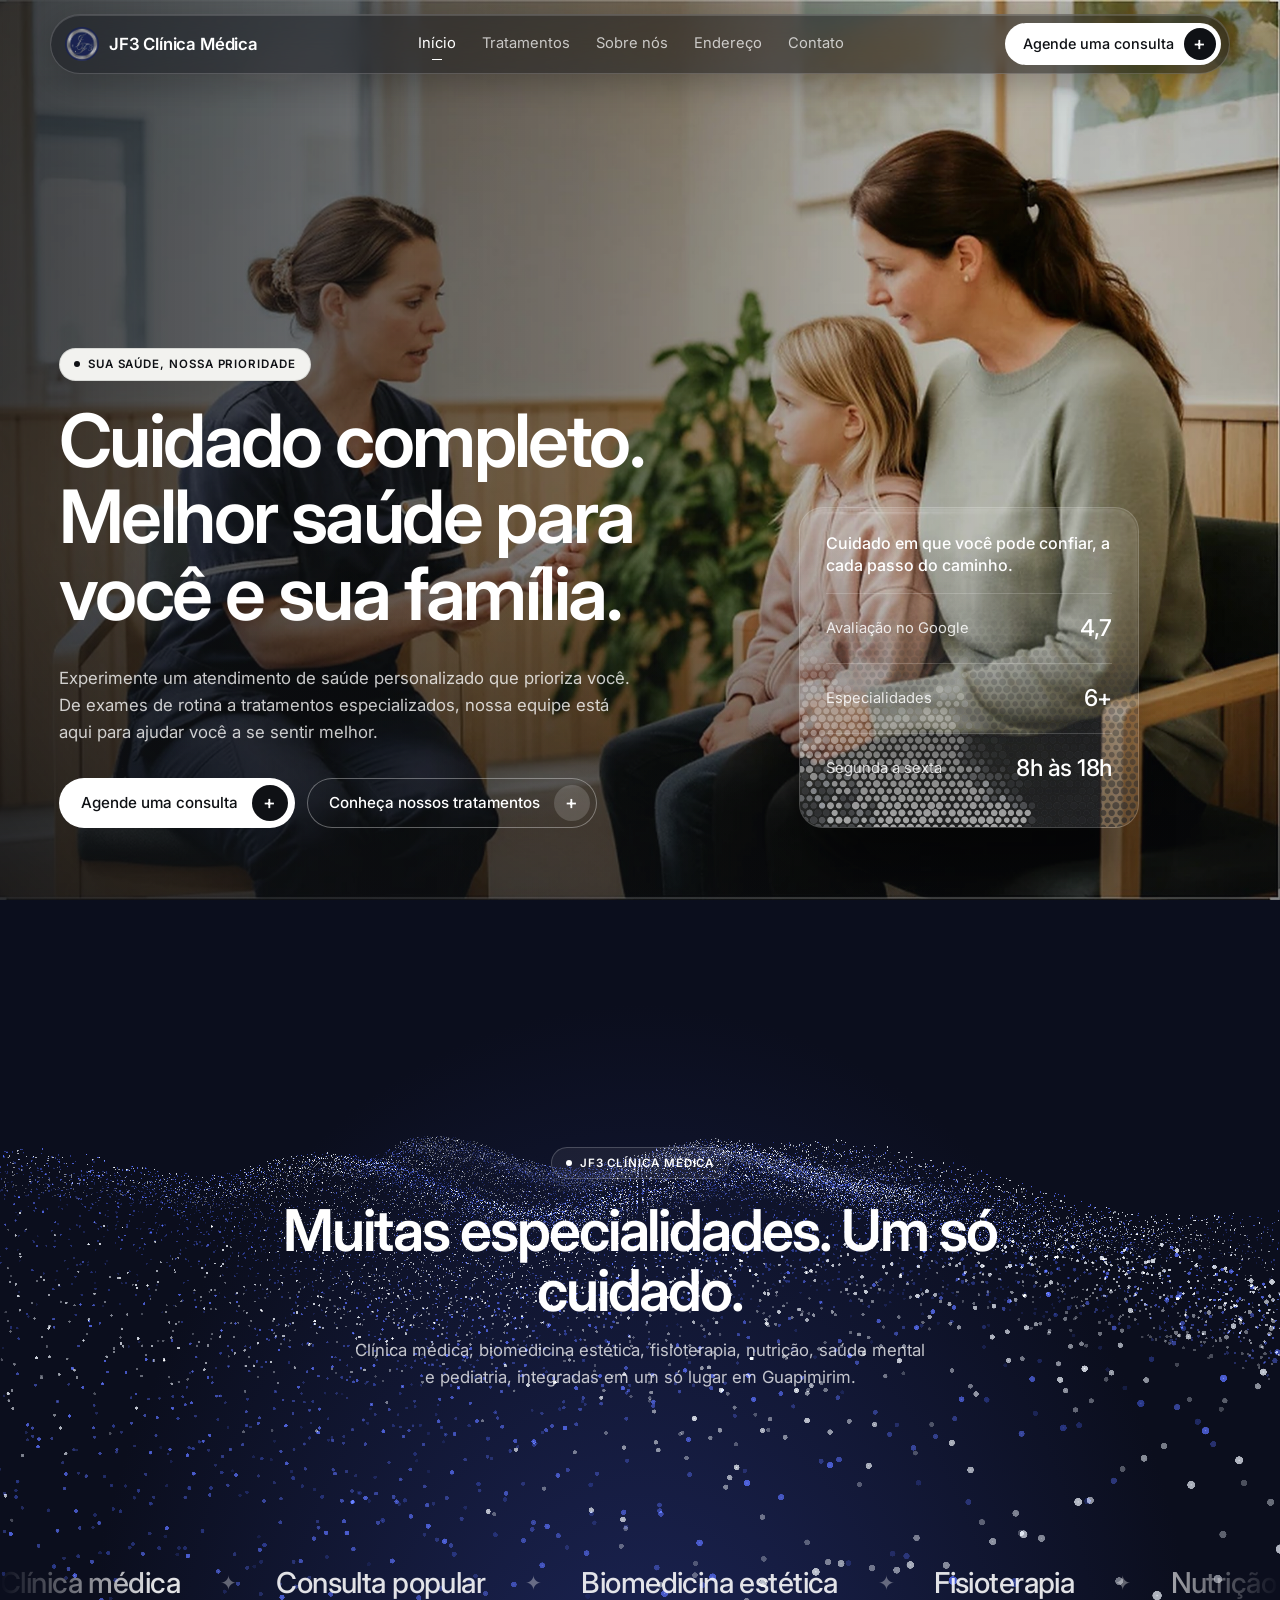
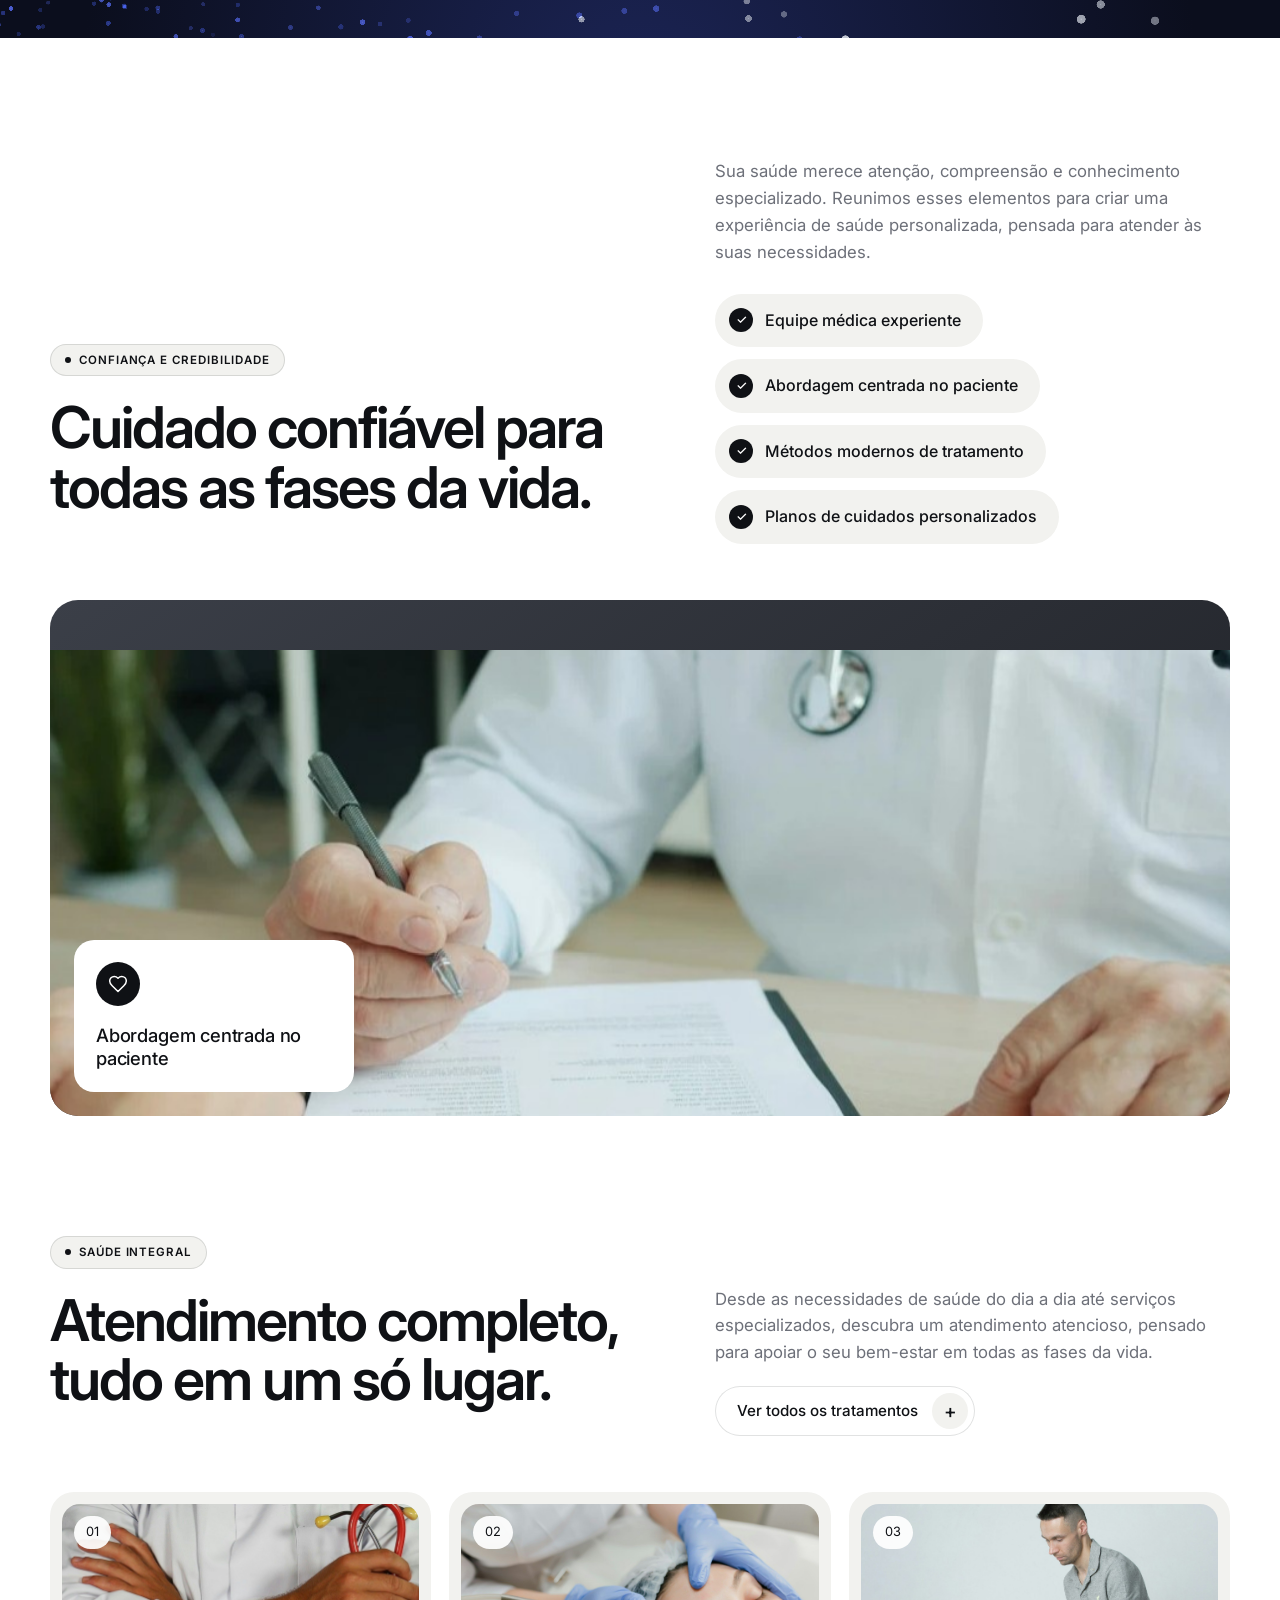
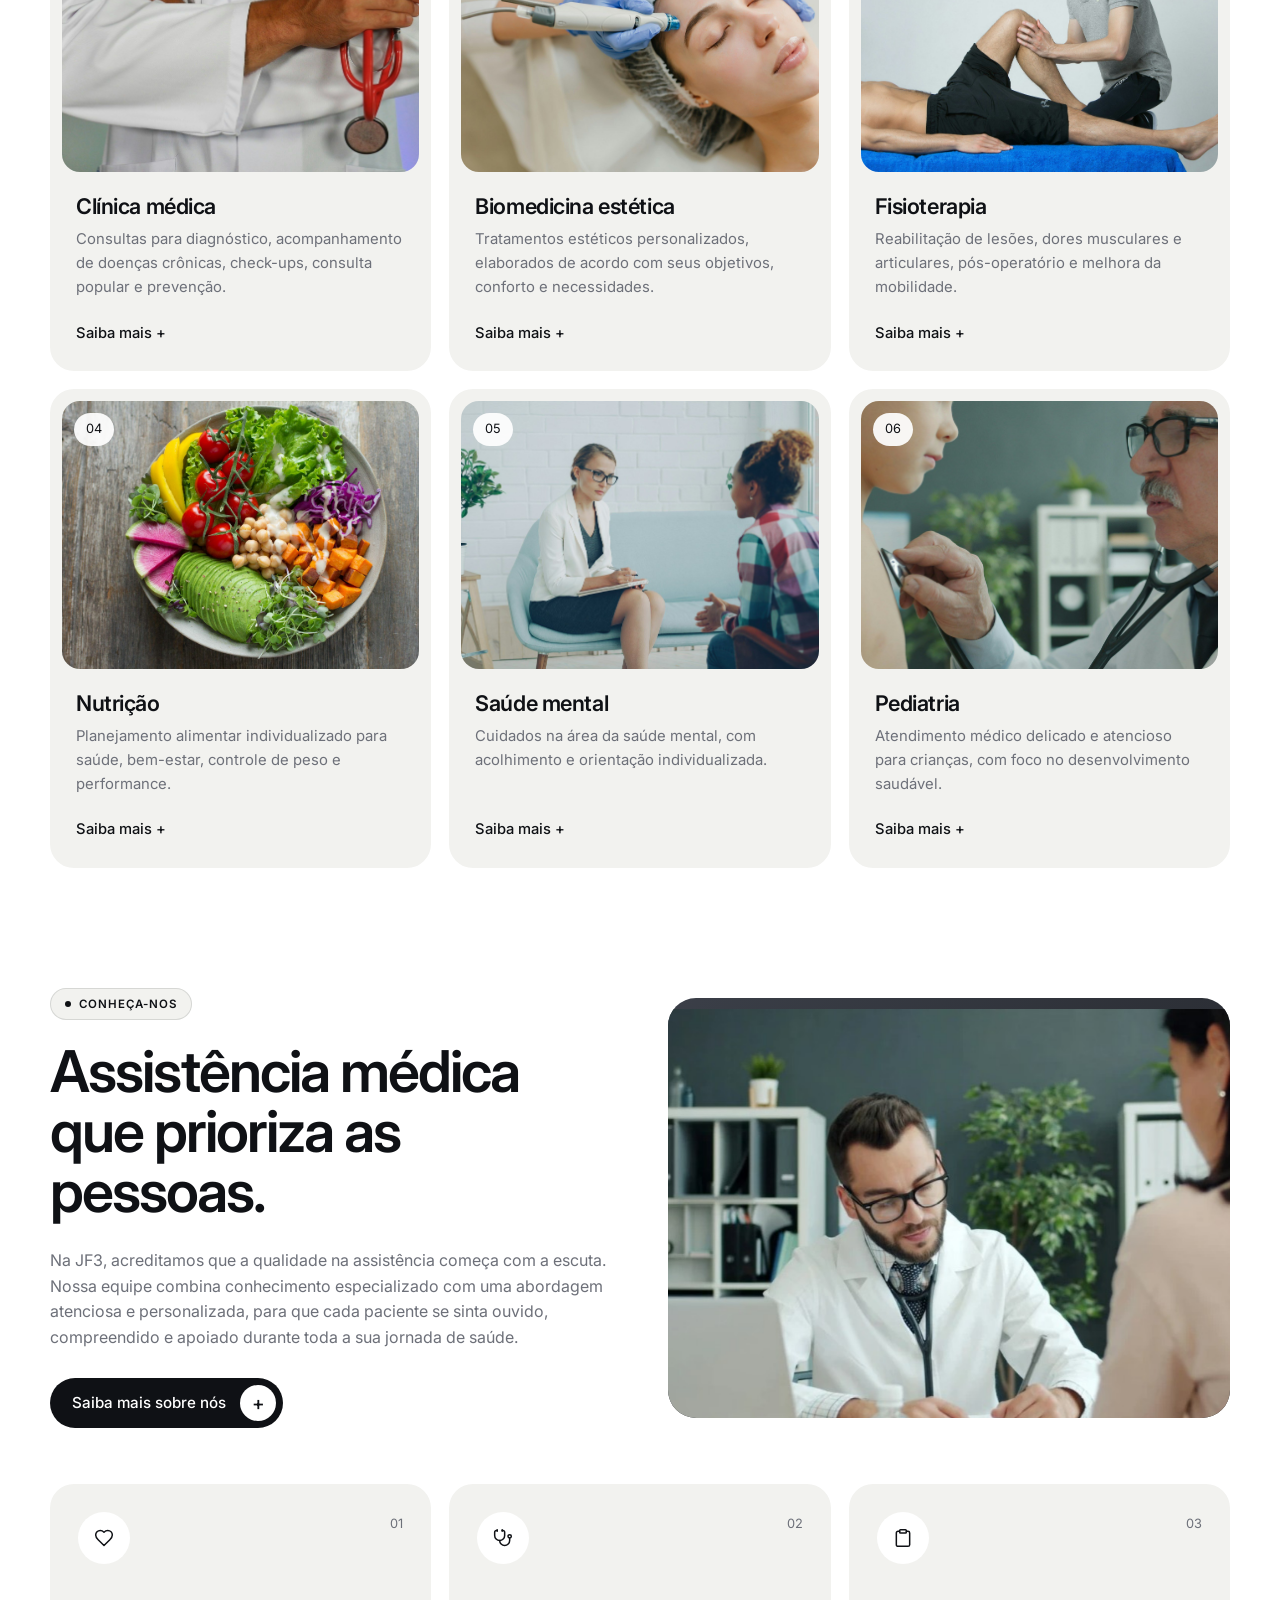
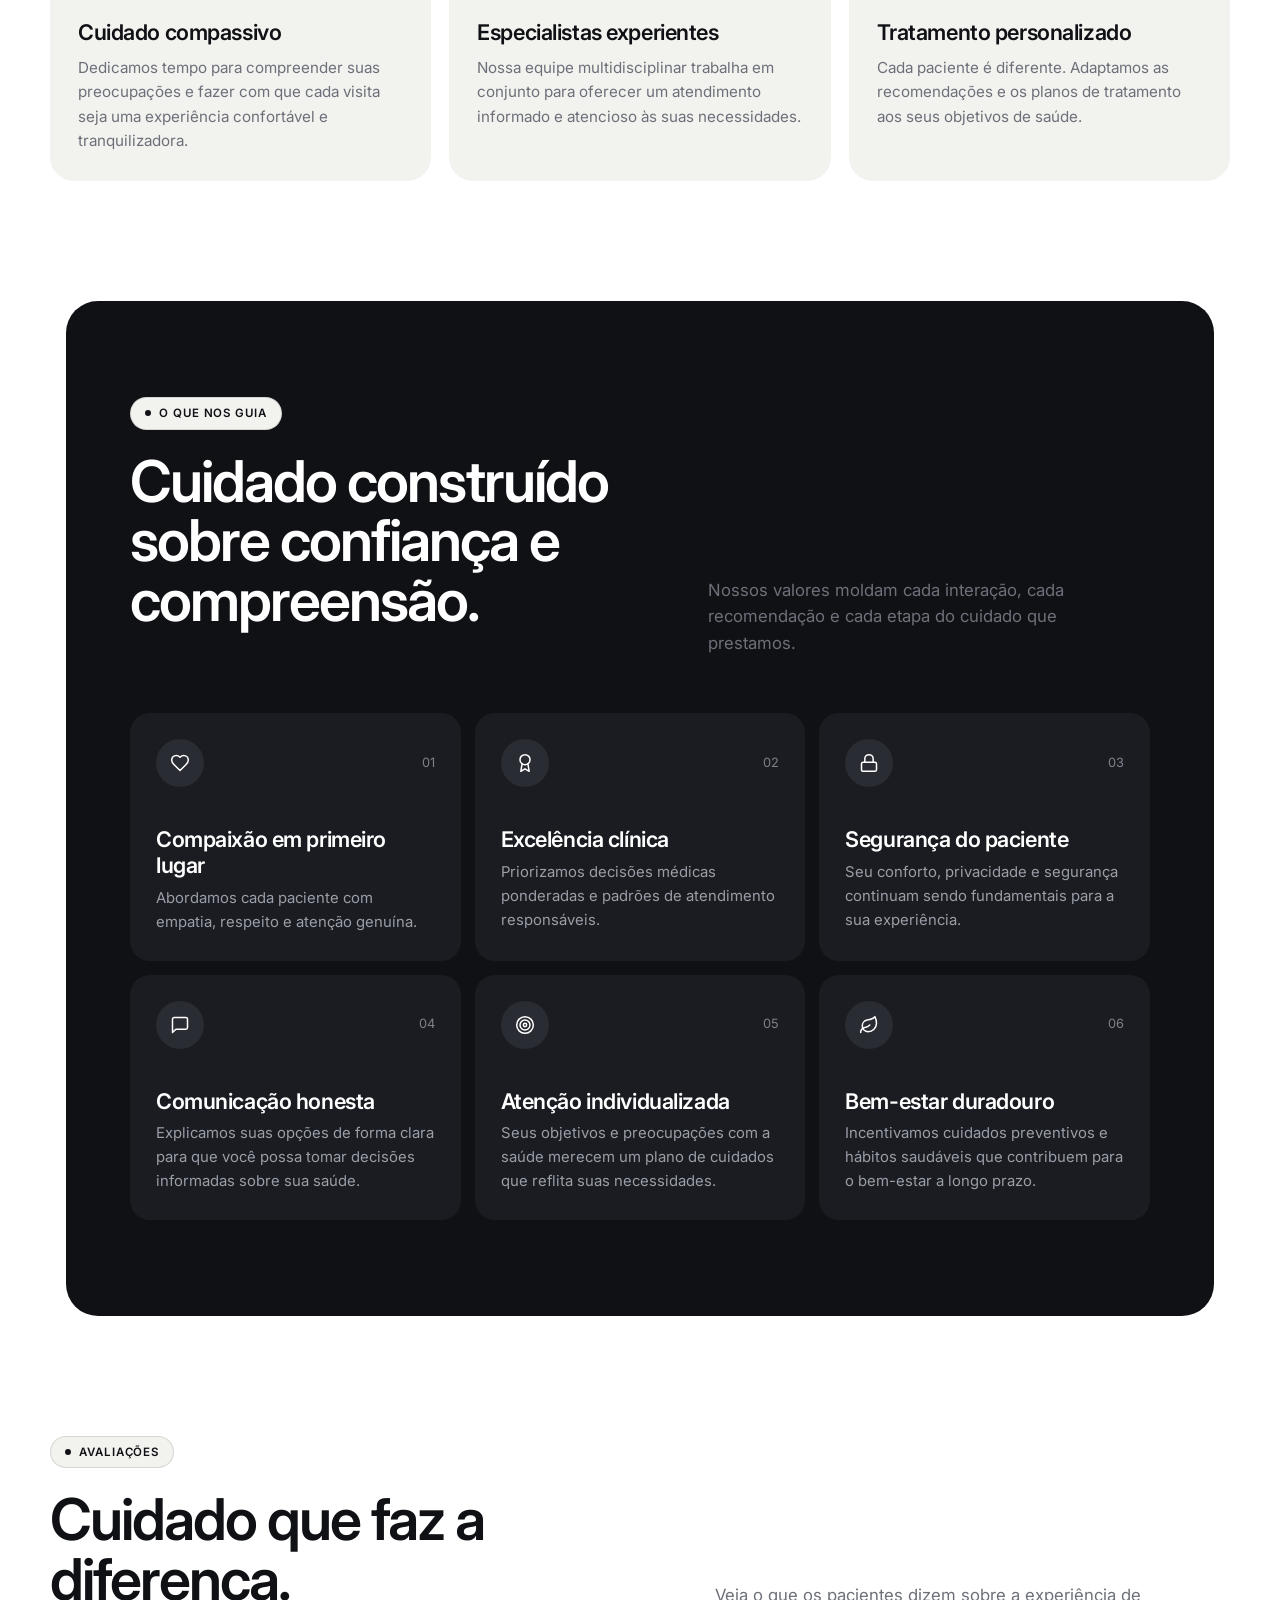
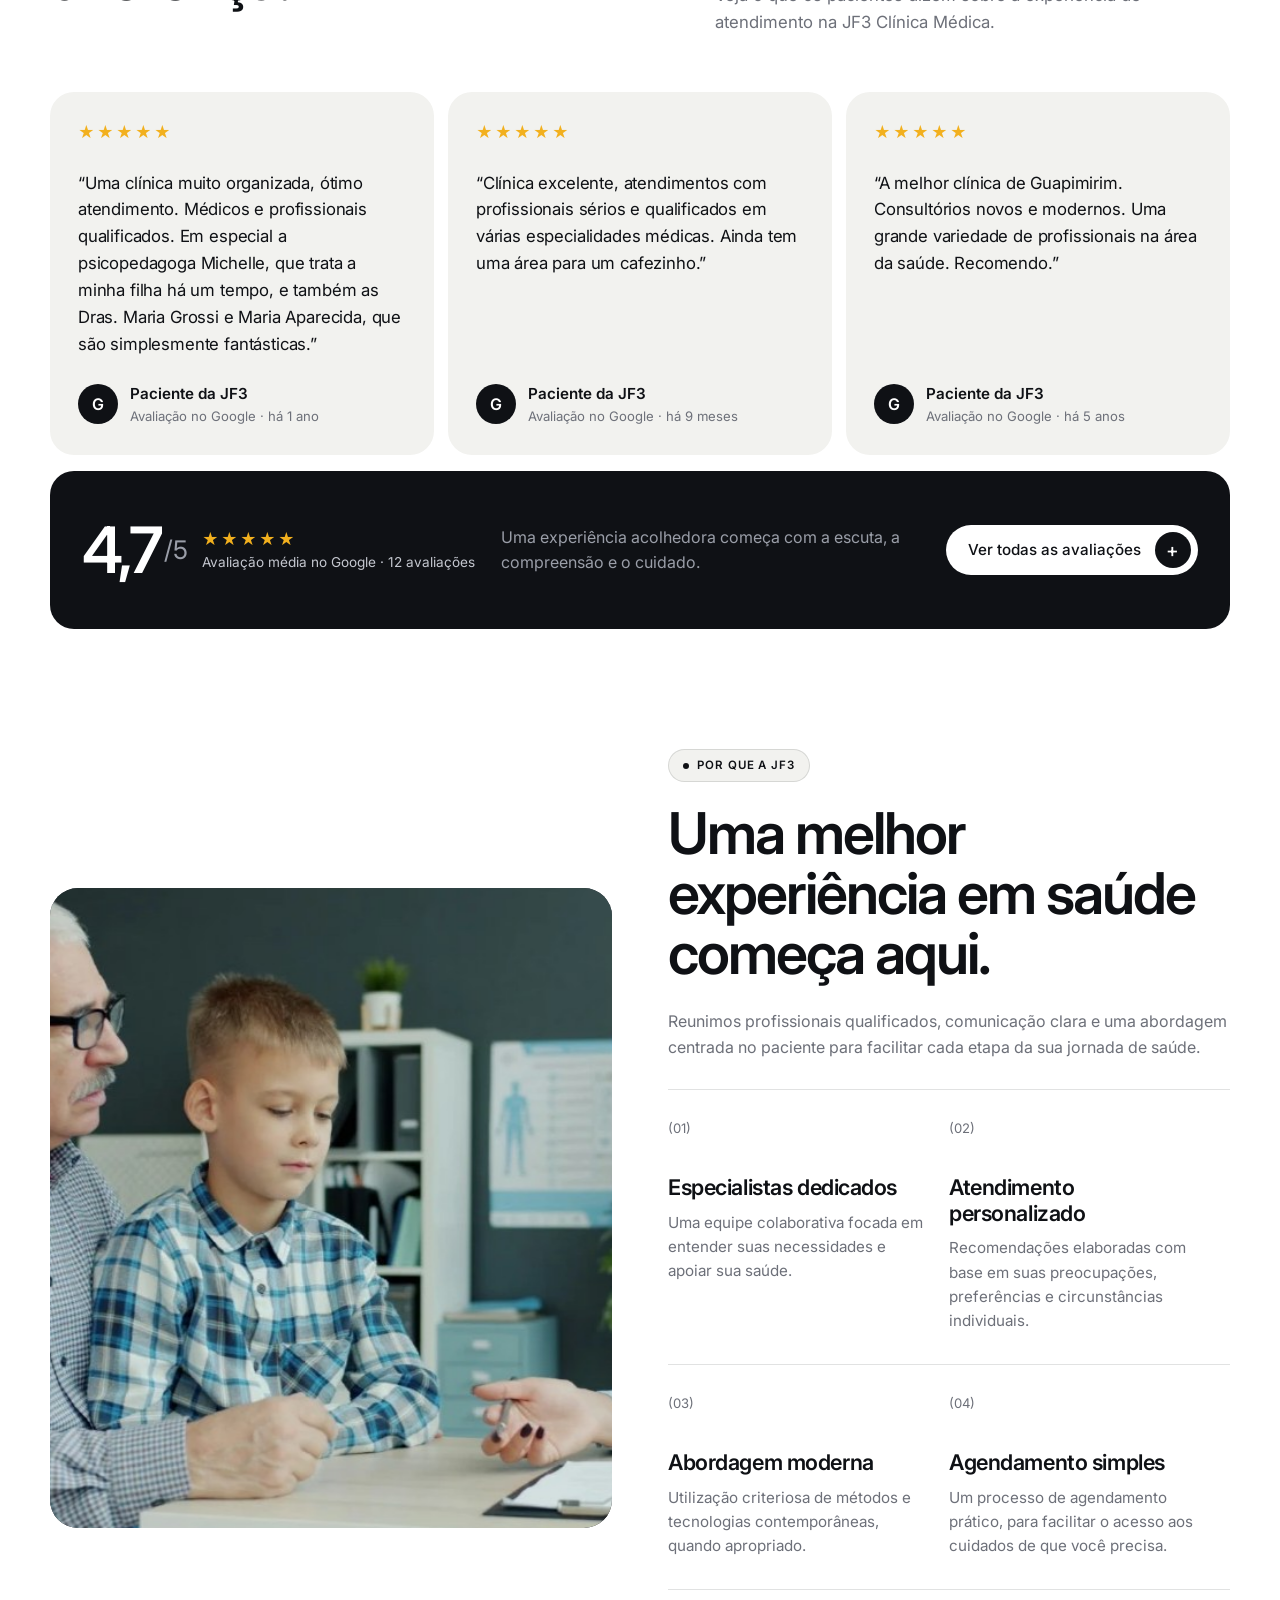
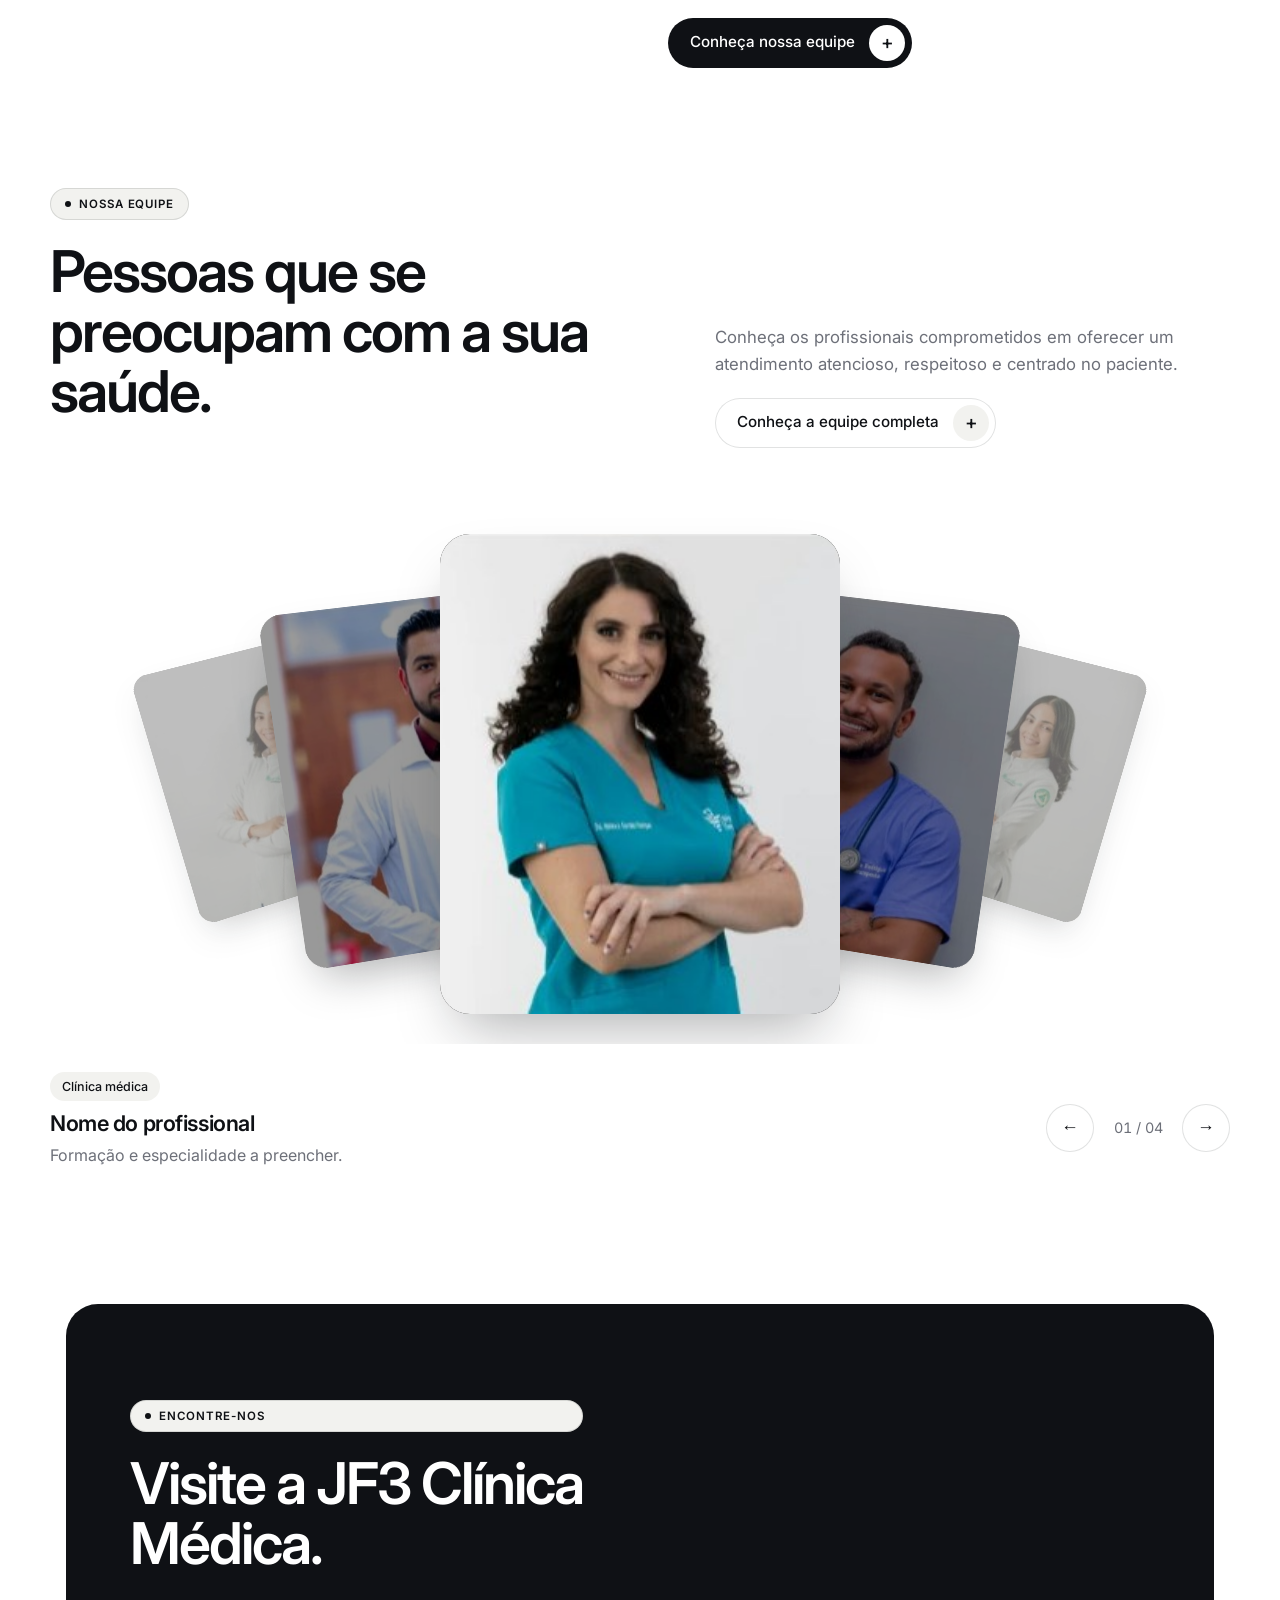
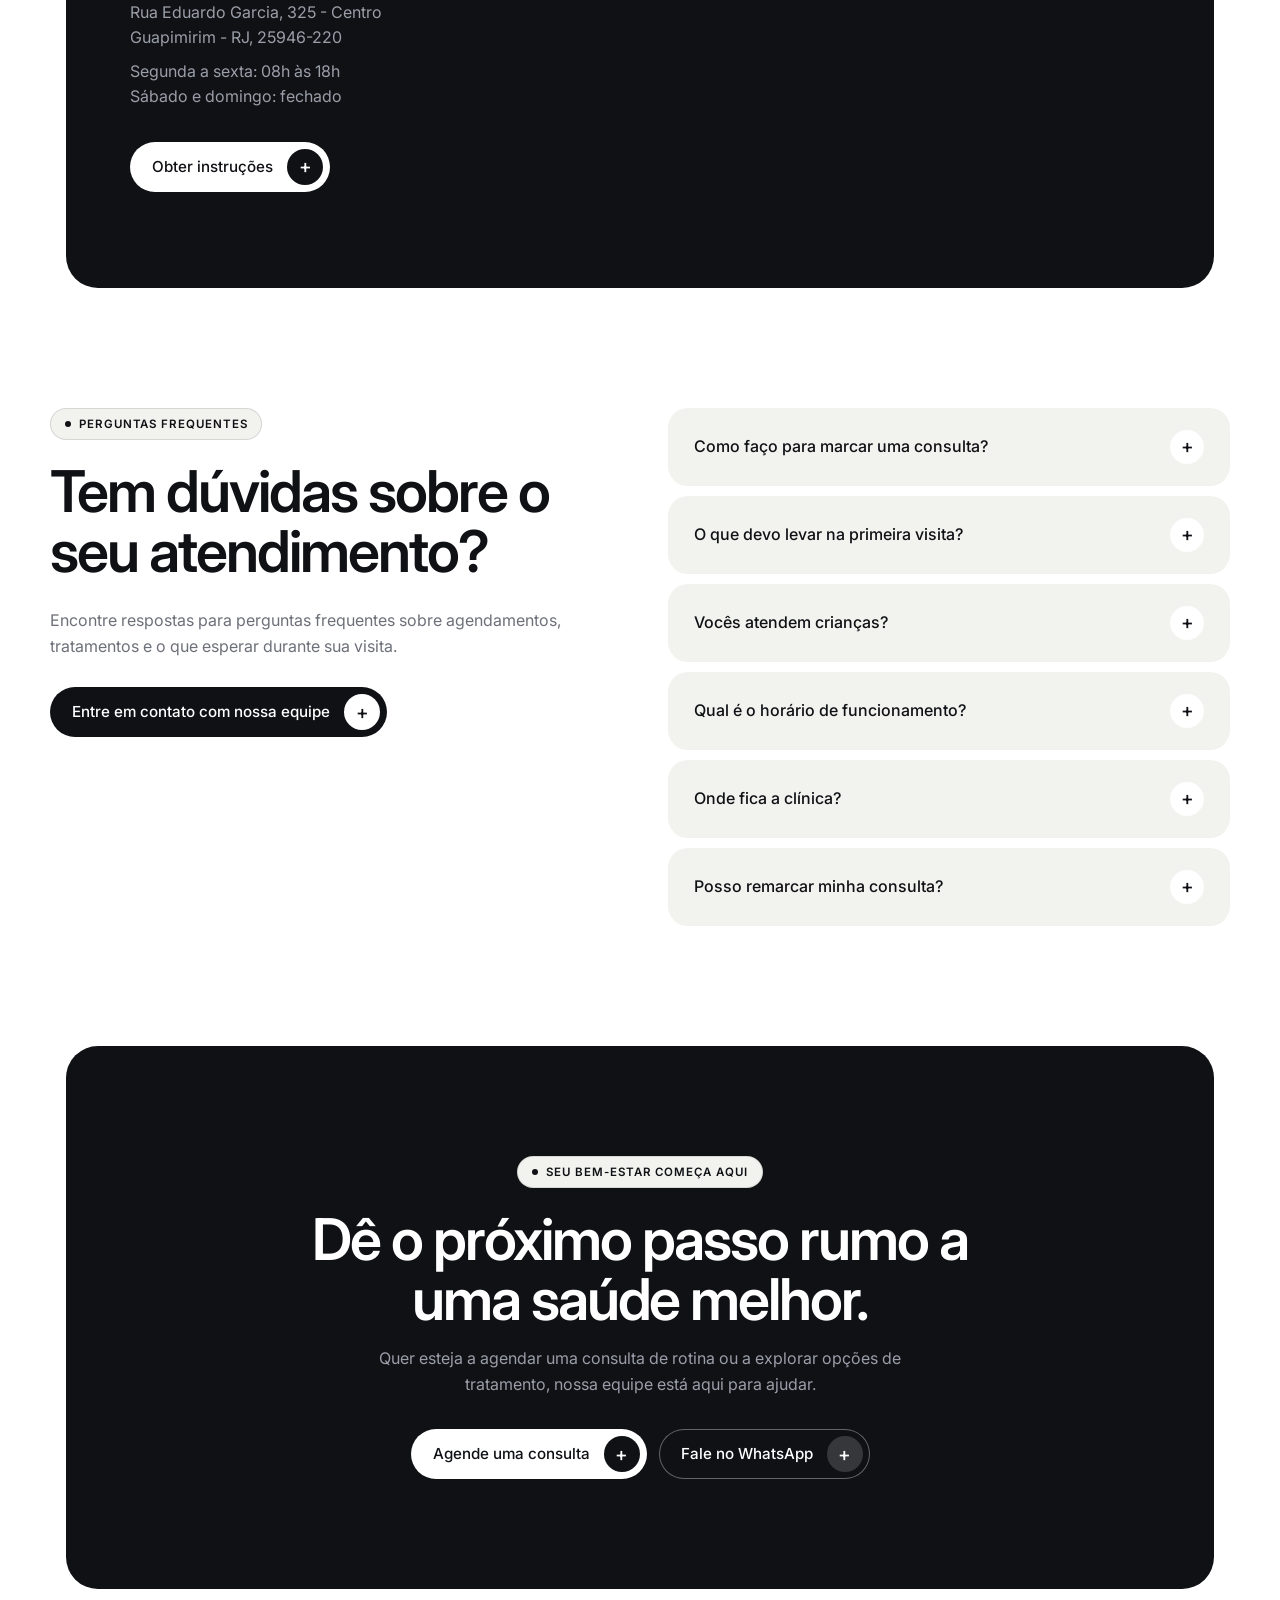
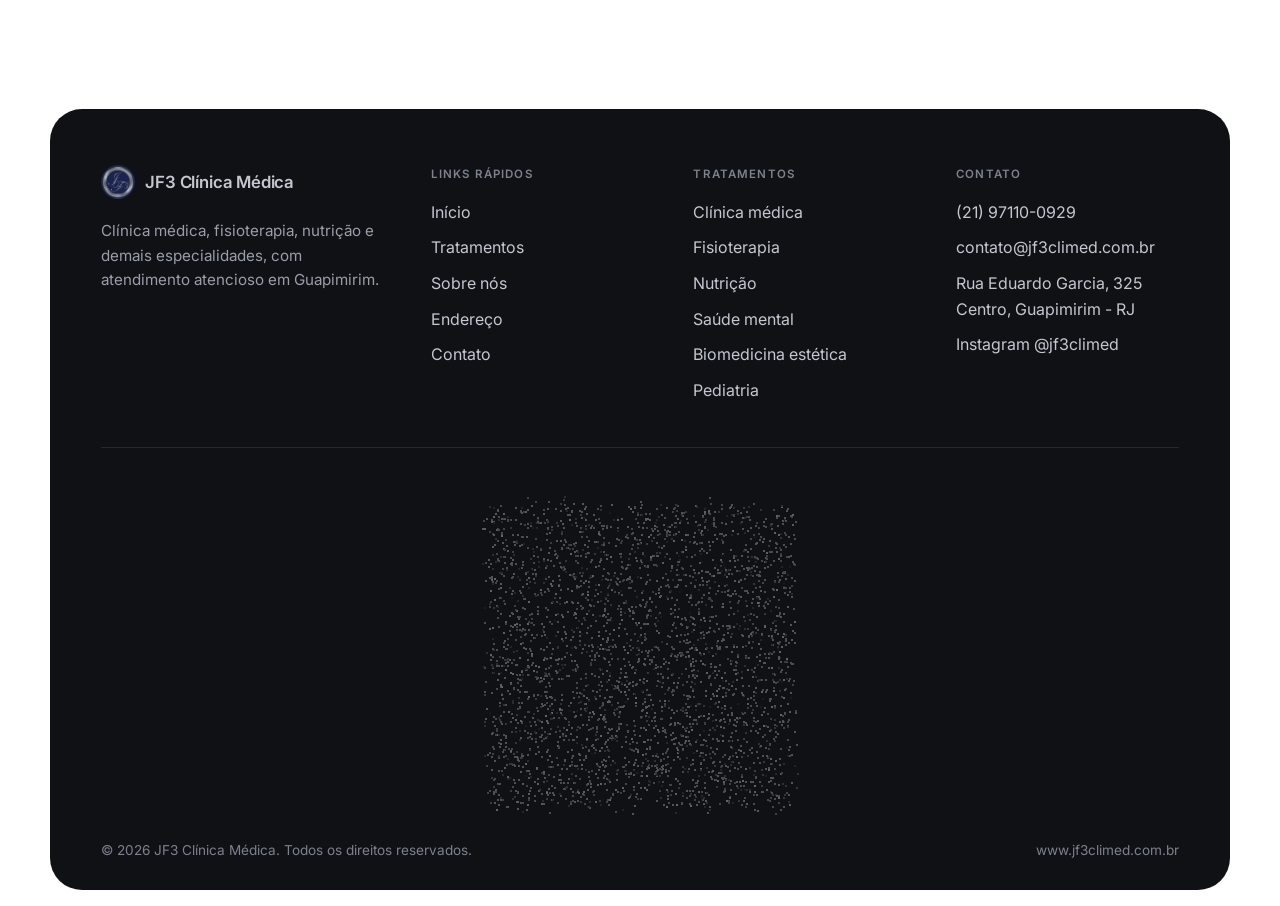
==== commit a2d92550: "Menu: "Lar" passa a ser "Início" Co-Authored-By: Claude Opus 5.5 <noreply@anthropic.com>" ====
--- a/index.html
+++ b/index.html
@@ -19,7 +19,7 @@
       <span>JF3 Clínica Médica</span>
     </a>
     <nav class="nav" id="menu" aria-label="Principal">
-      <a href="index.html" aria-current="page">Lar</a>
+      <a href="index.html" aria-current="page">Início</a>
       <a href="tratamentos.html">Tratamentos</a>
       <a href="sobre.html">Sobre nós</a>
       <a href="index.html#endereco">Endereço</a>
@@ -414,7 +414,7 @@
       <div>
         <h4>Links rápidos</h4>
         <ul>
-          <li><a href="index.html">Lar</a></li>
+          <li><a href="index.html">Início</a></li>
           <li><a href="tratamentos.html">Tratamentos</a></li>
           <li><a href="sobre.html">Sobre nós</a></li>
           <li><a href="index.html#endereco">Endereço</a></li>
--- a/styles.css
+++ b/styles.css
@@ -1373,3 +1373,23 @@
   .dark-cards.m-grid2 h3 { margin-top: 18px; font-size: 0.95rem; line-height: 1.2; }
   .dark-cards.m-grid2 p { font-size: 0.78rem; line-height: 1.45; }
 }
+
+/* Celular: blocos escuros em tela cheia, de ponta a ponta (sem margem branca nem cantos) */
+@media (max-width: 760px) {
+  main > section.section:has(> .band) {
+    display: block;
+    width: 100%;
+    padding: 0 !important;
+    background: var(--dark);
+  }
+  main > section.section:has(> .band) > .band {
+    display: flex;
+    flex-direction: column;
+    justify-content: center;
+    width: 100%;
+    min-height: min(100vh, 1000px);
+    min-height: min(100svh, 1000px);
+    border-radius: 0;
+    padding: calc(96px + env(safe-area-inset-top, 0px)) 20px 48px;
+  }
+}
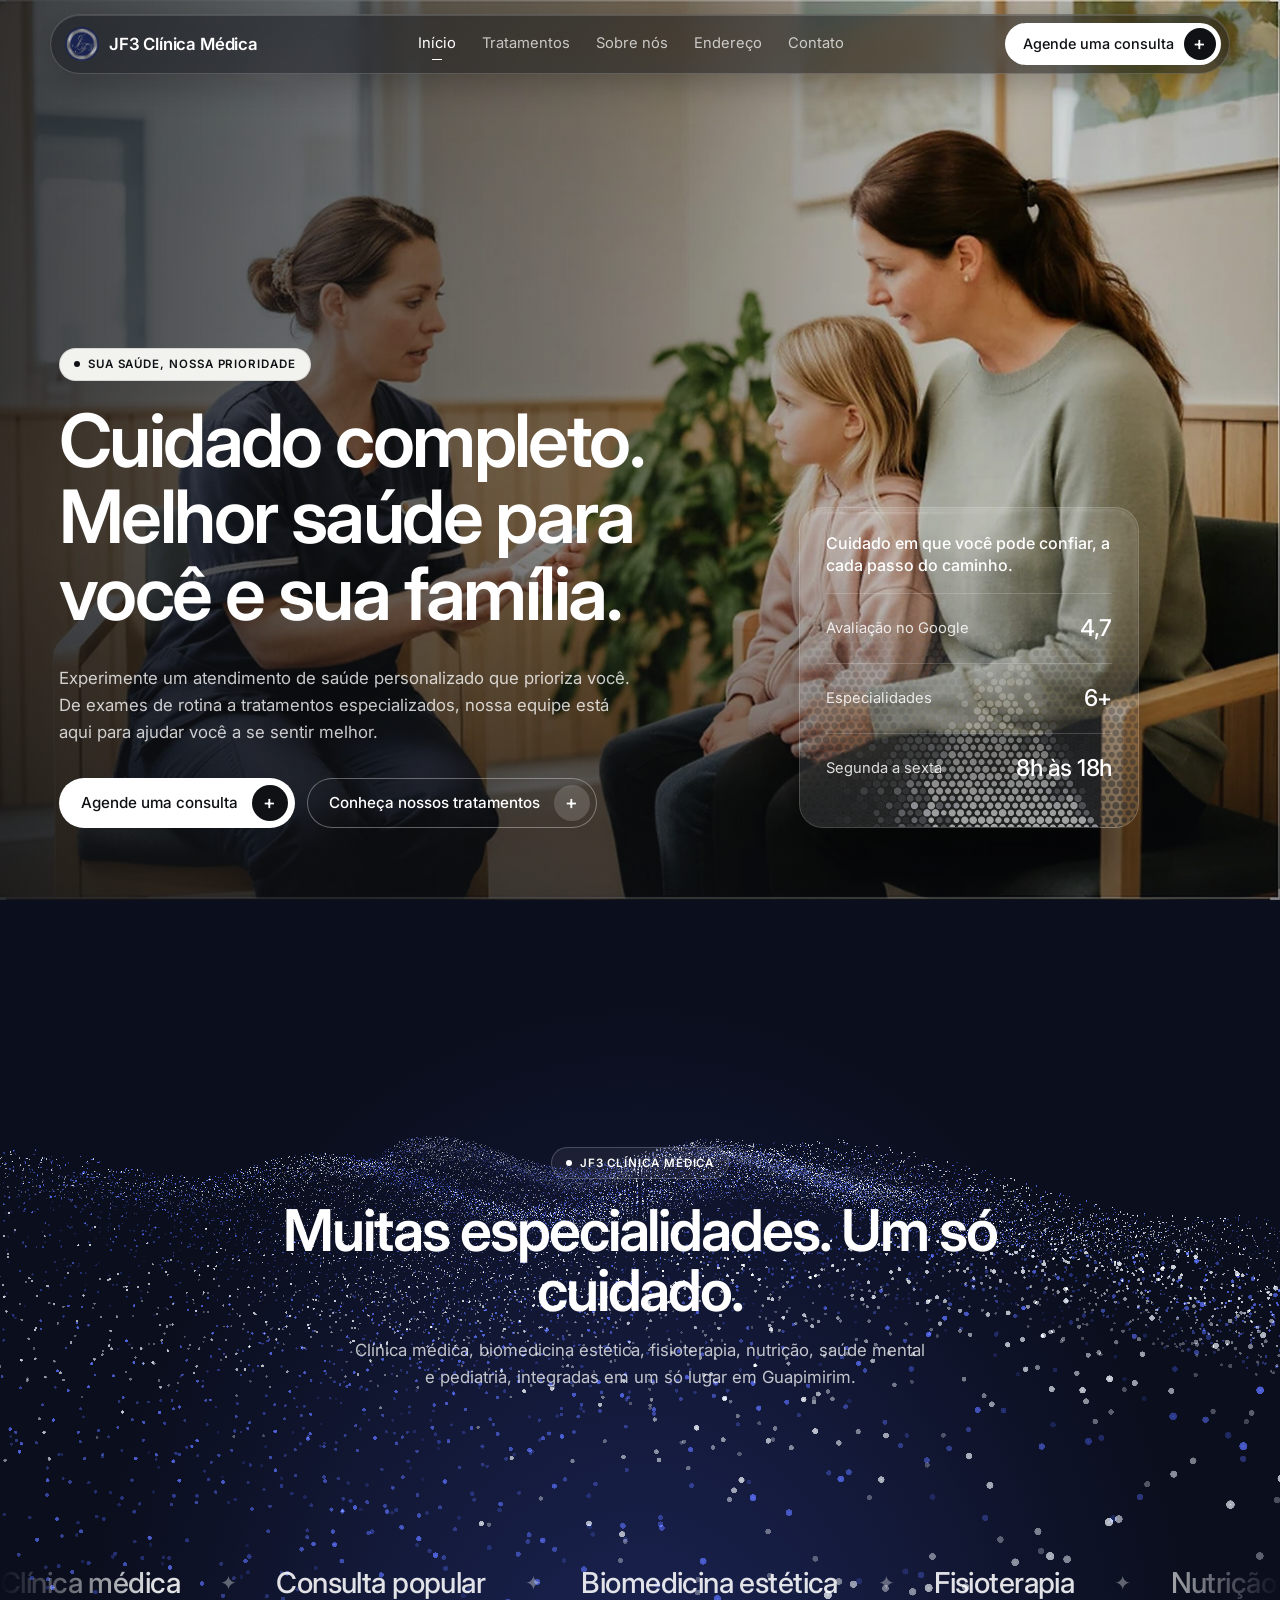
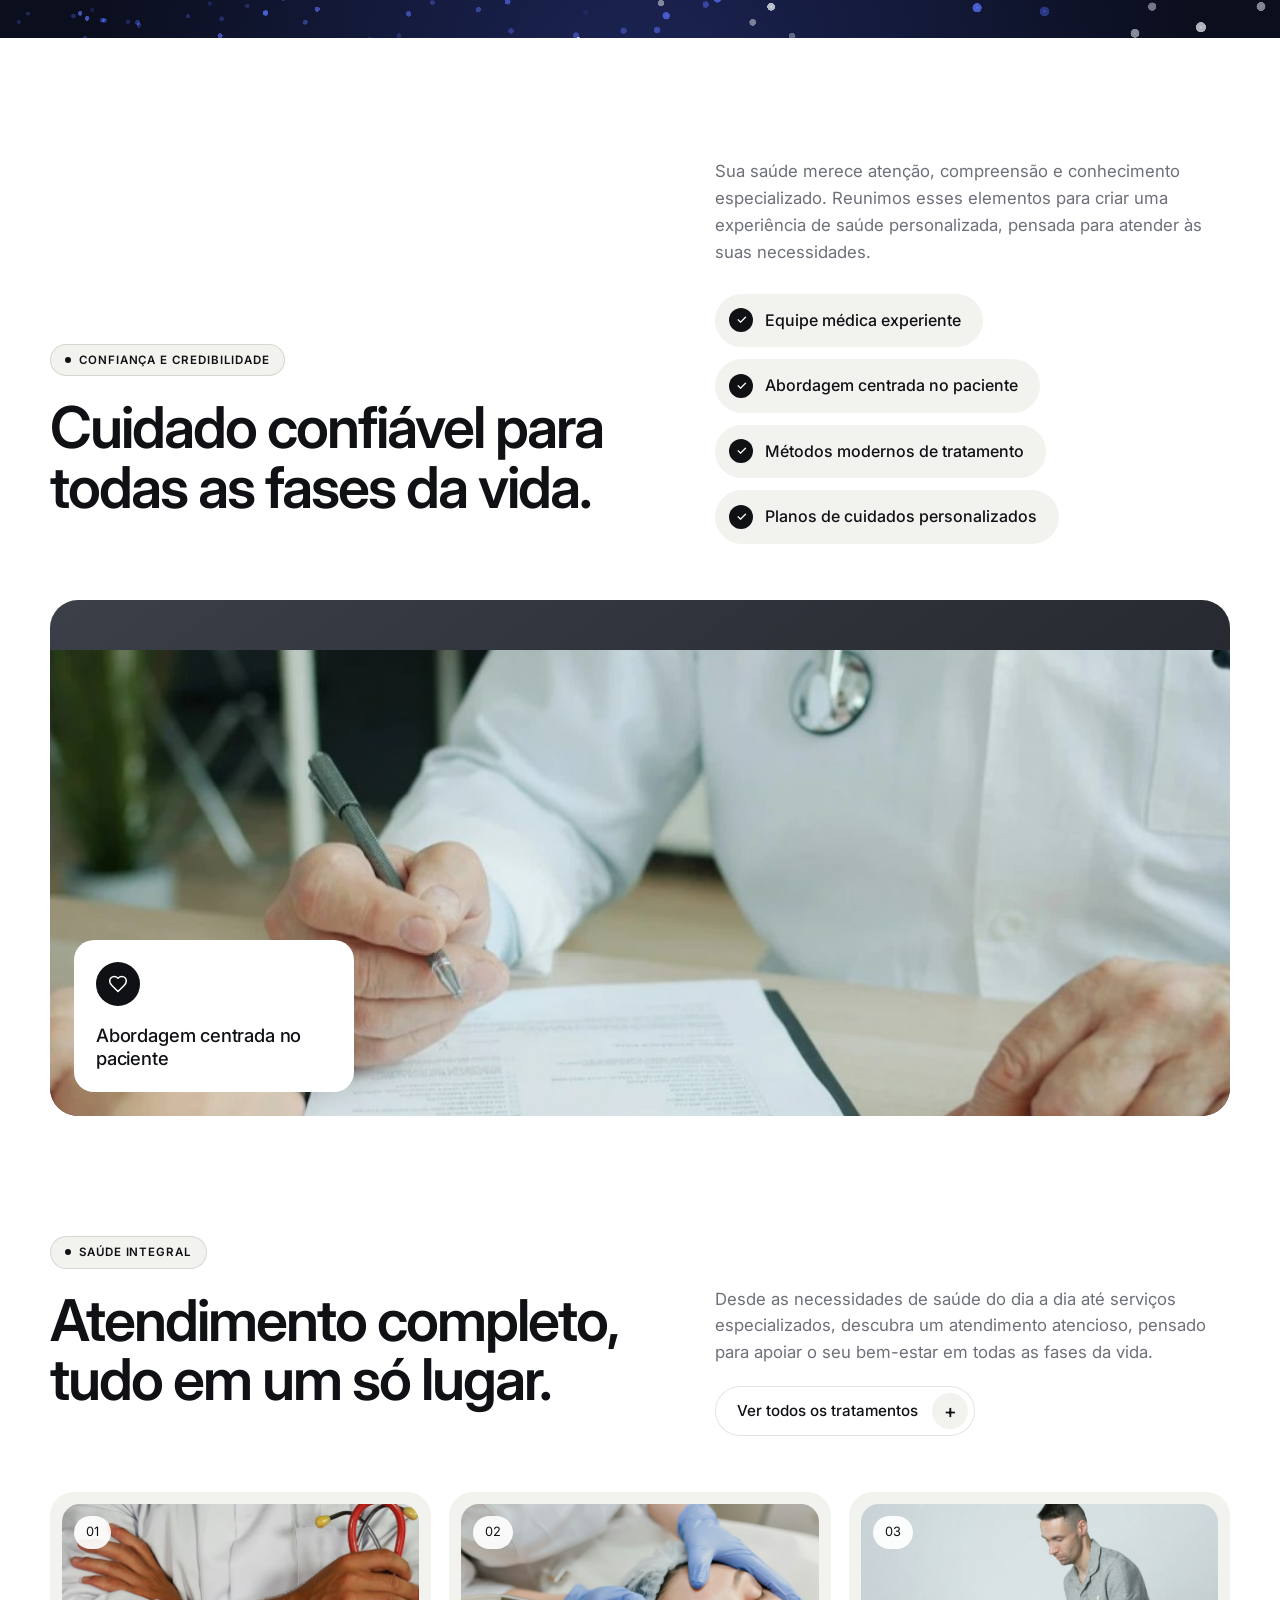
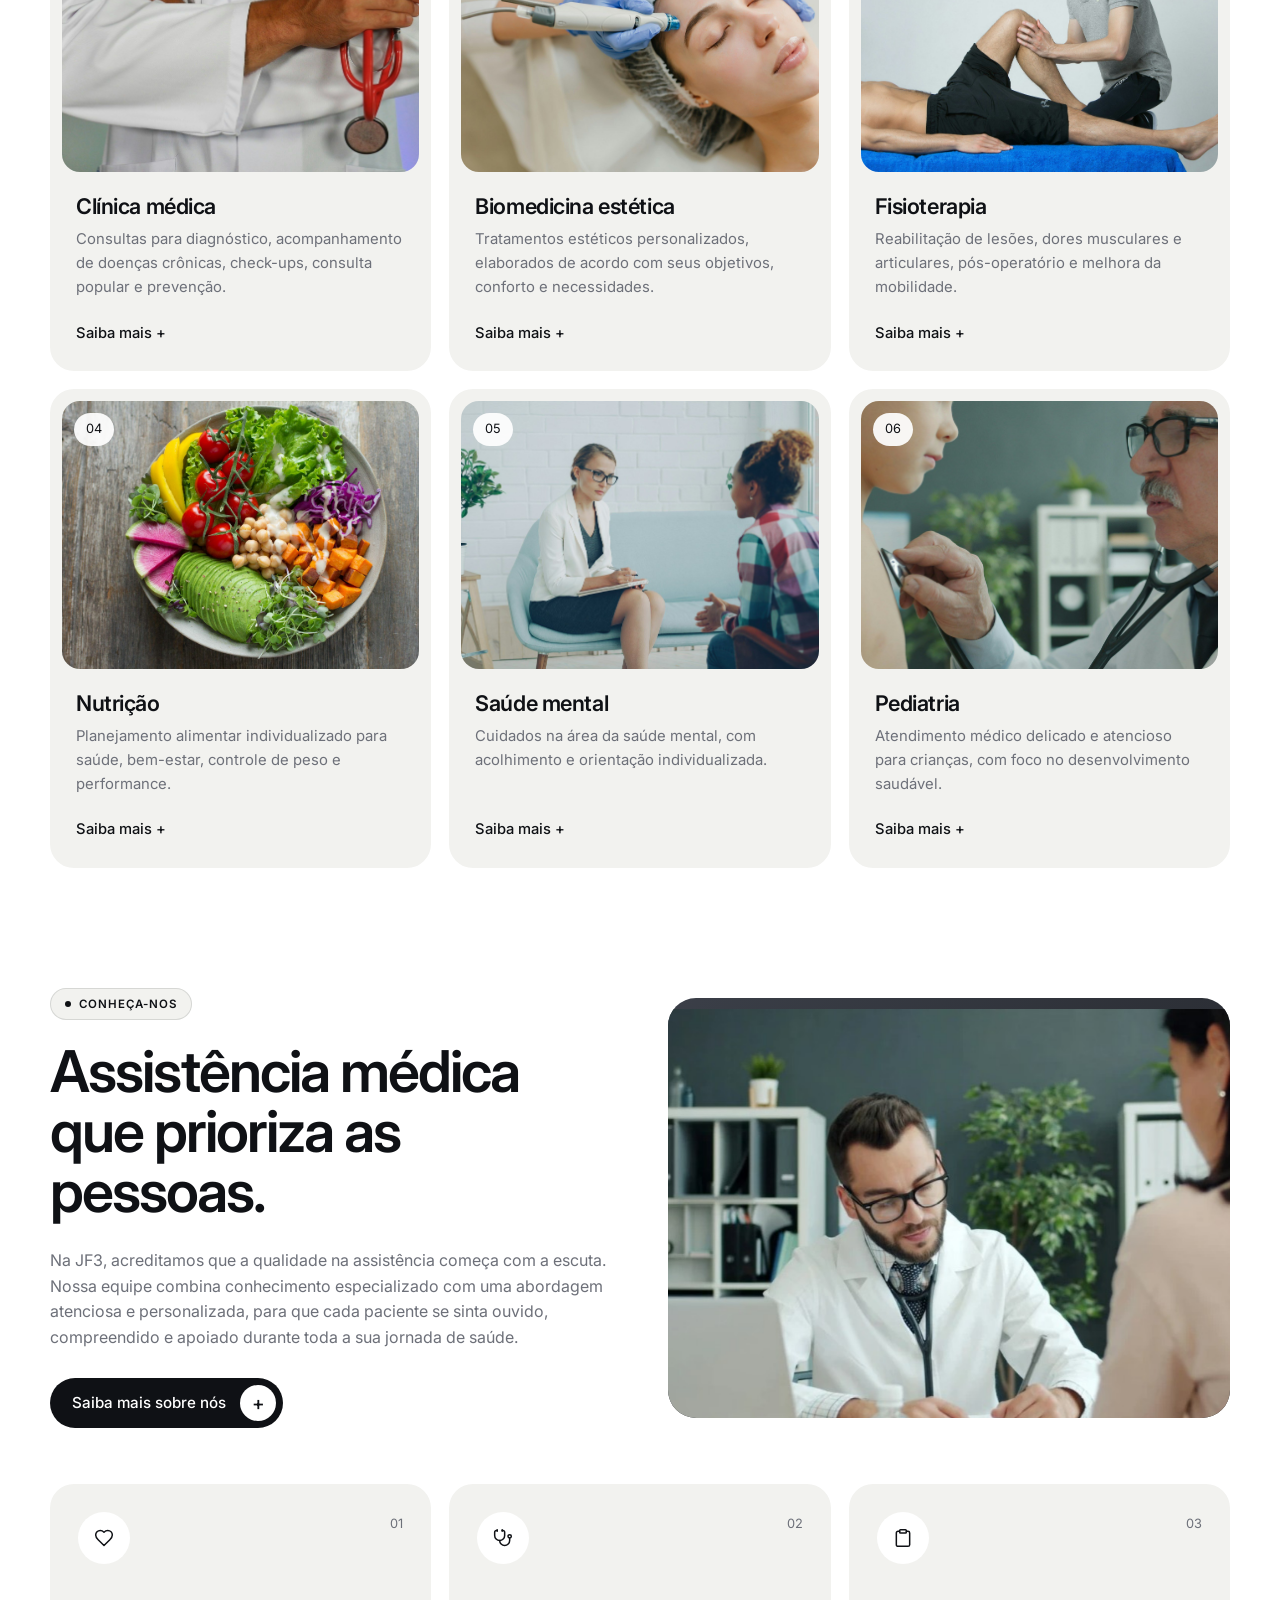
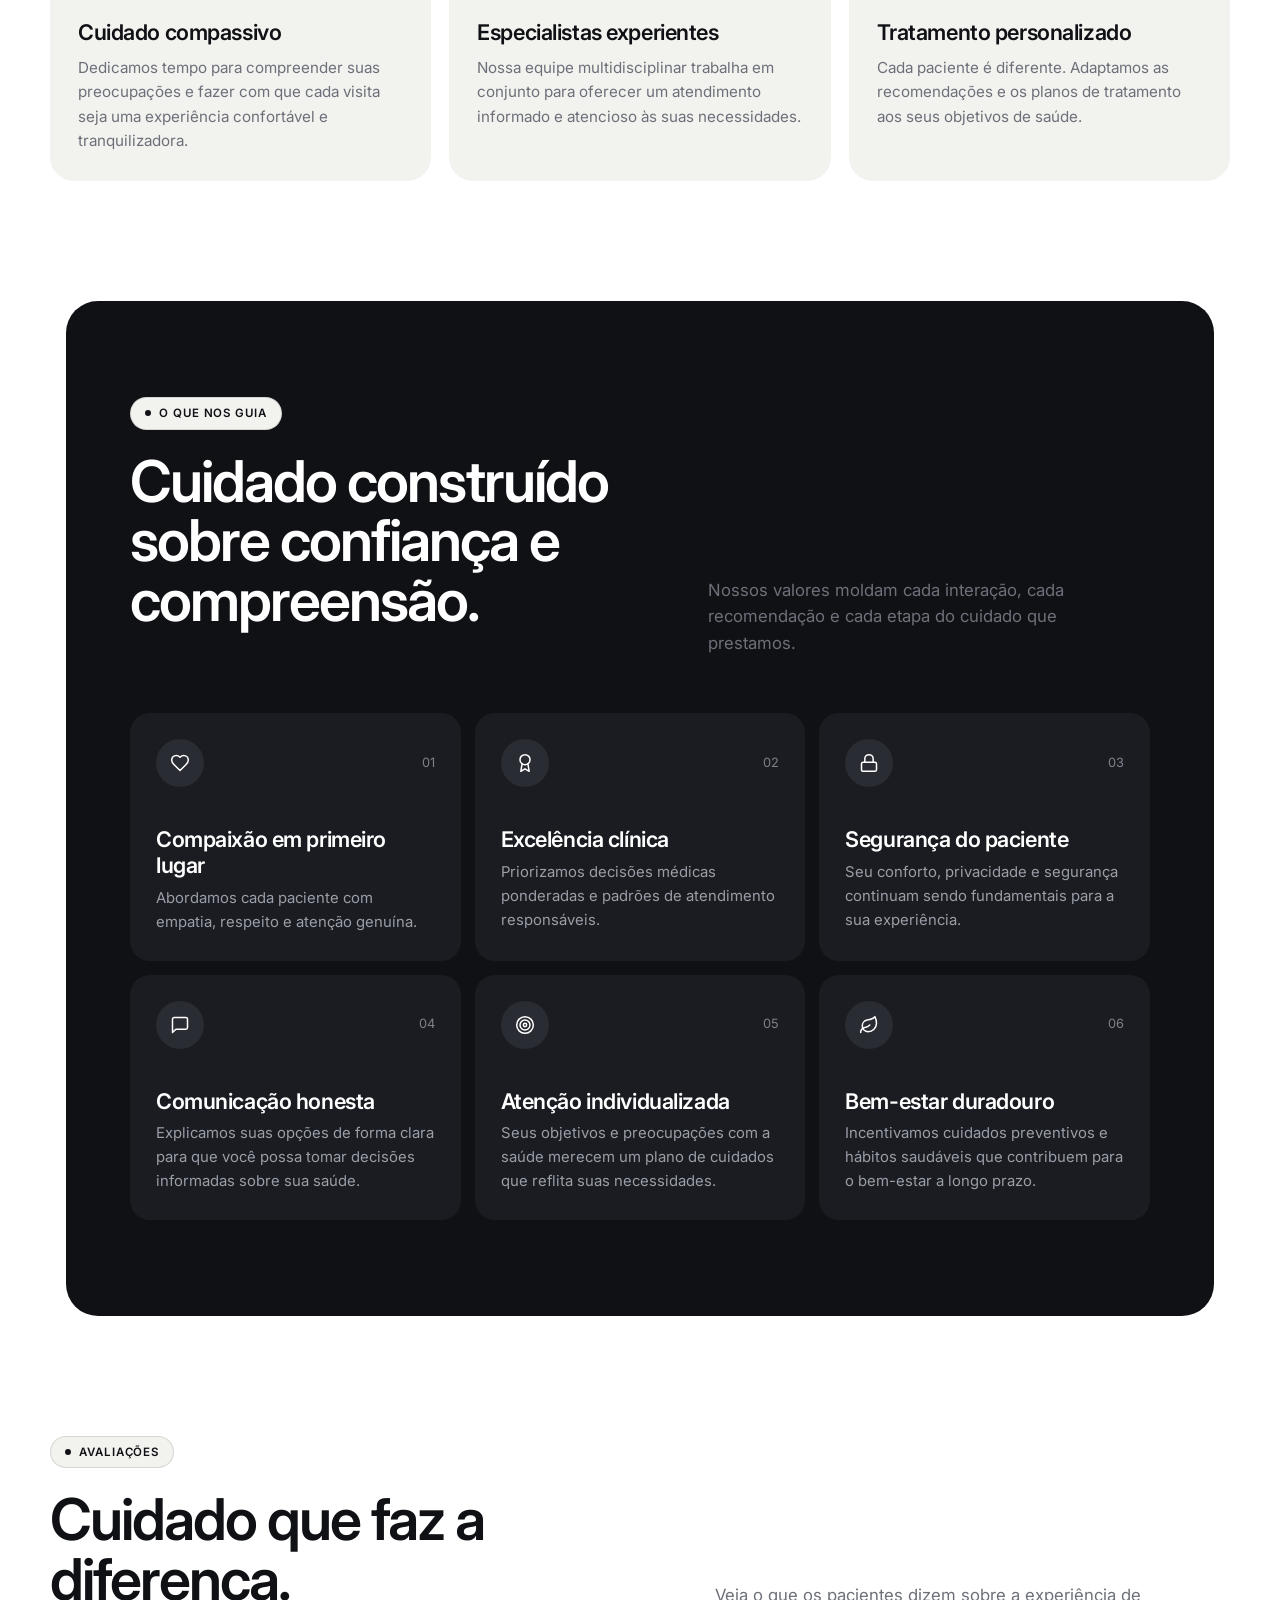
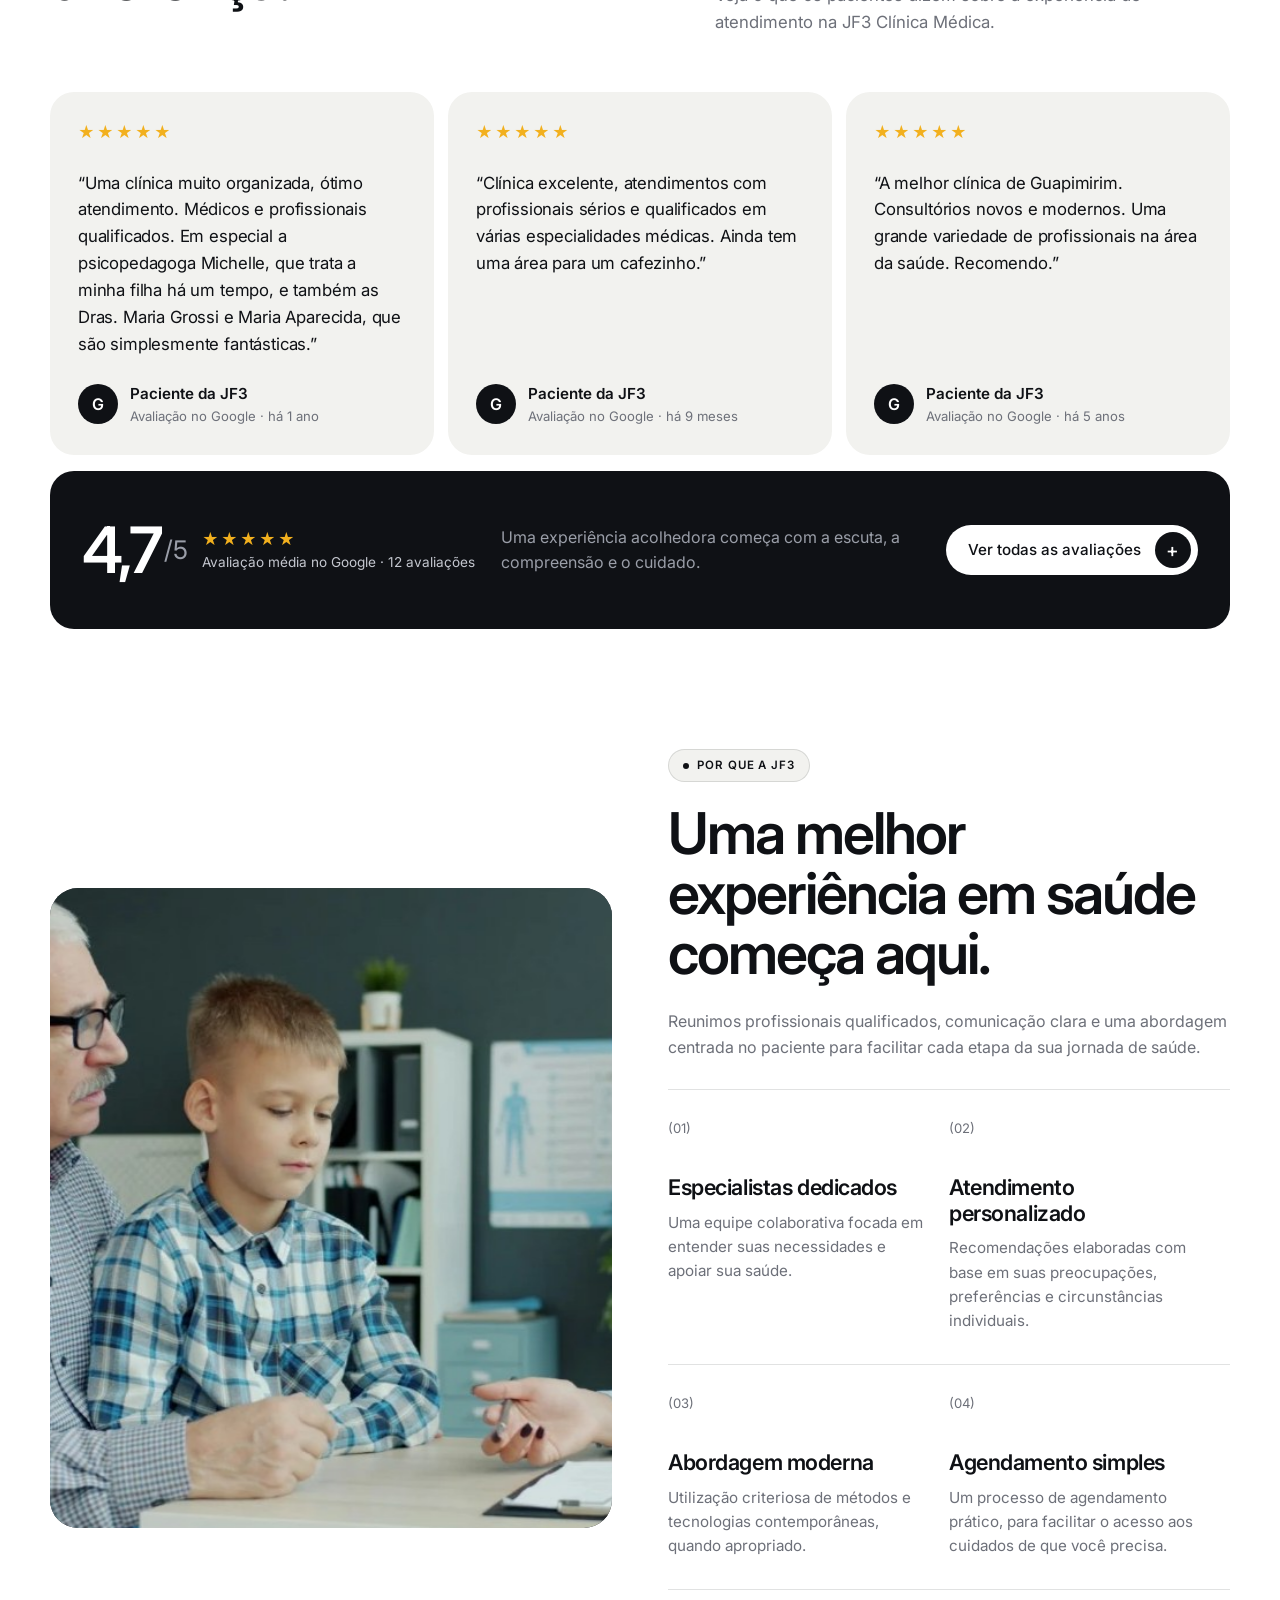
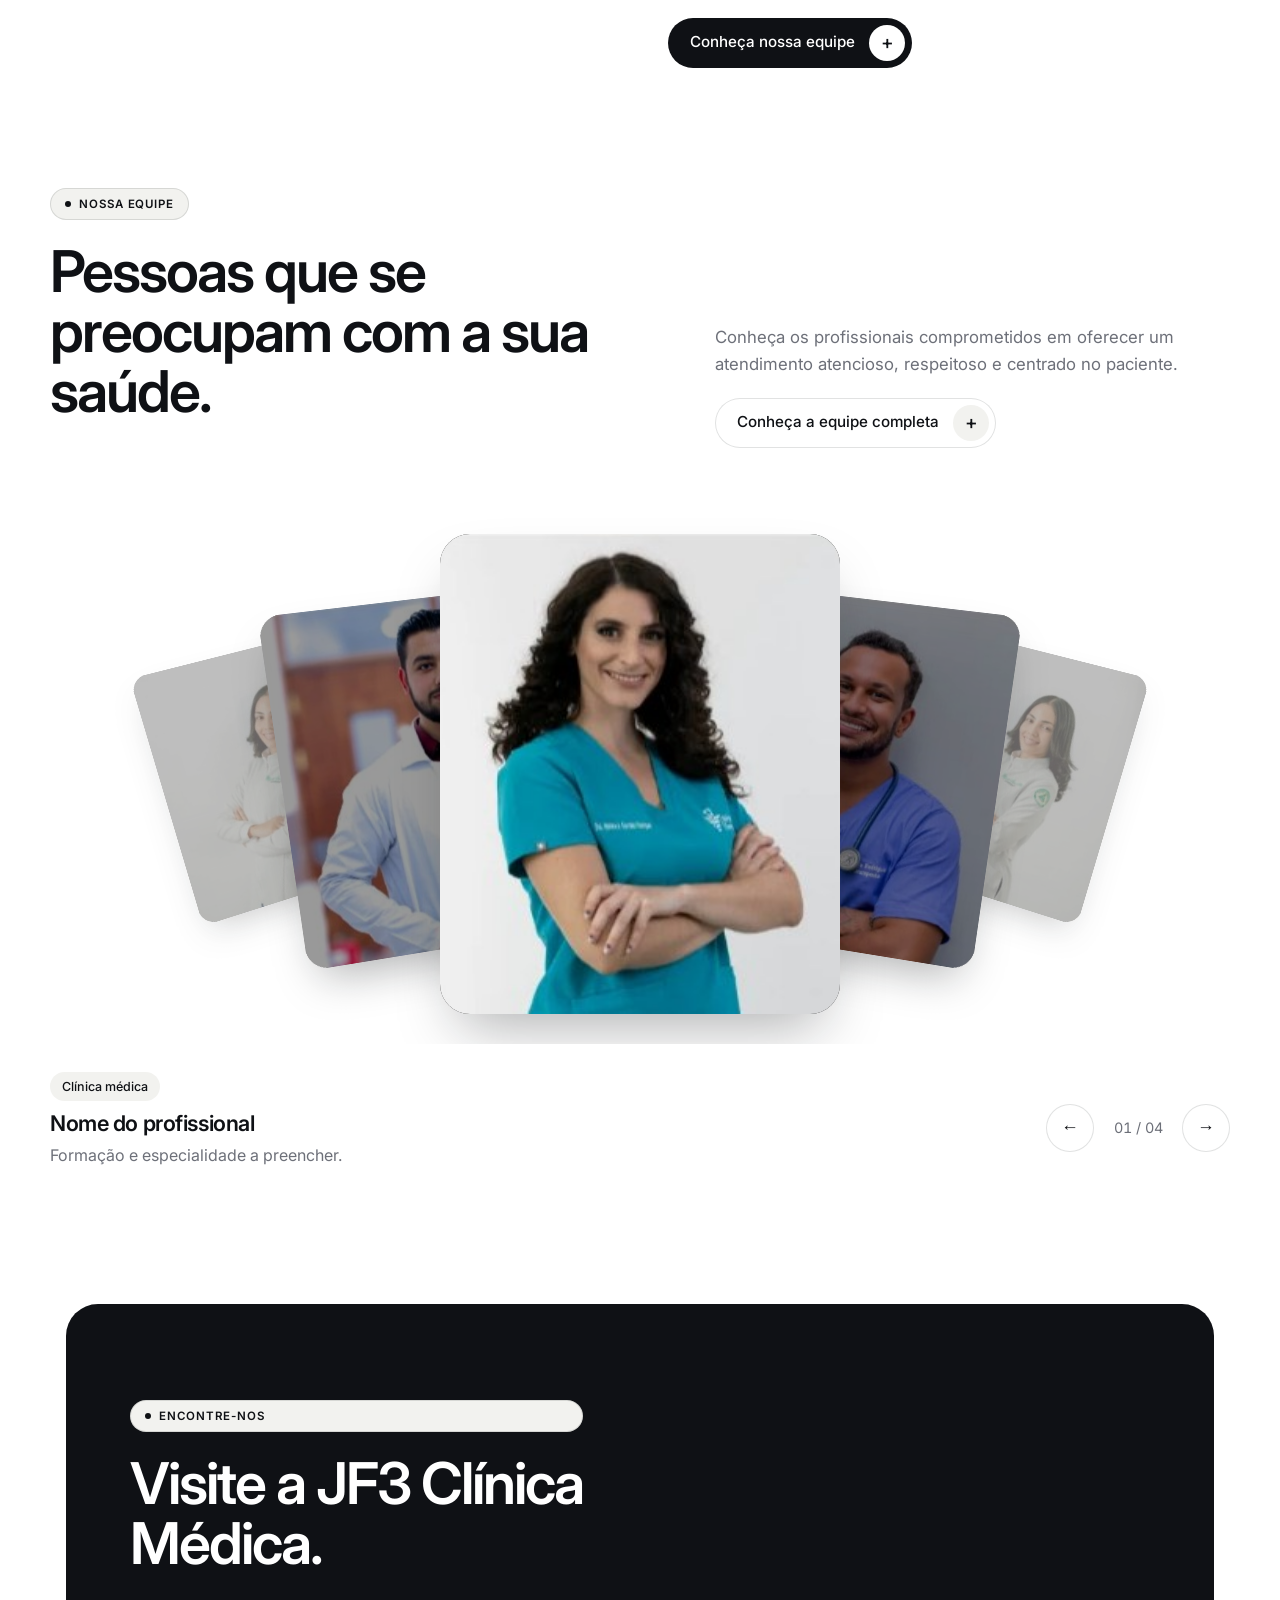
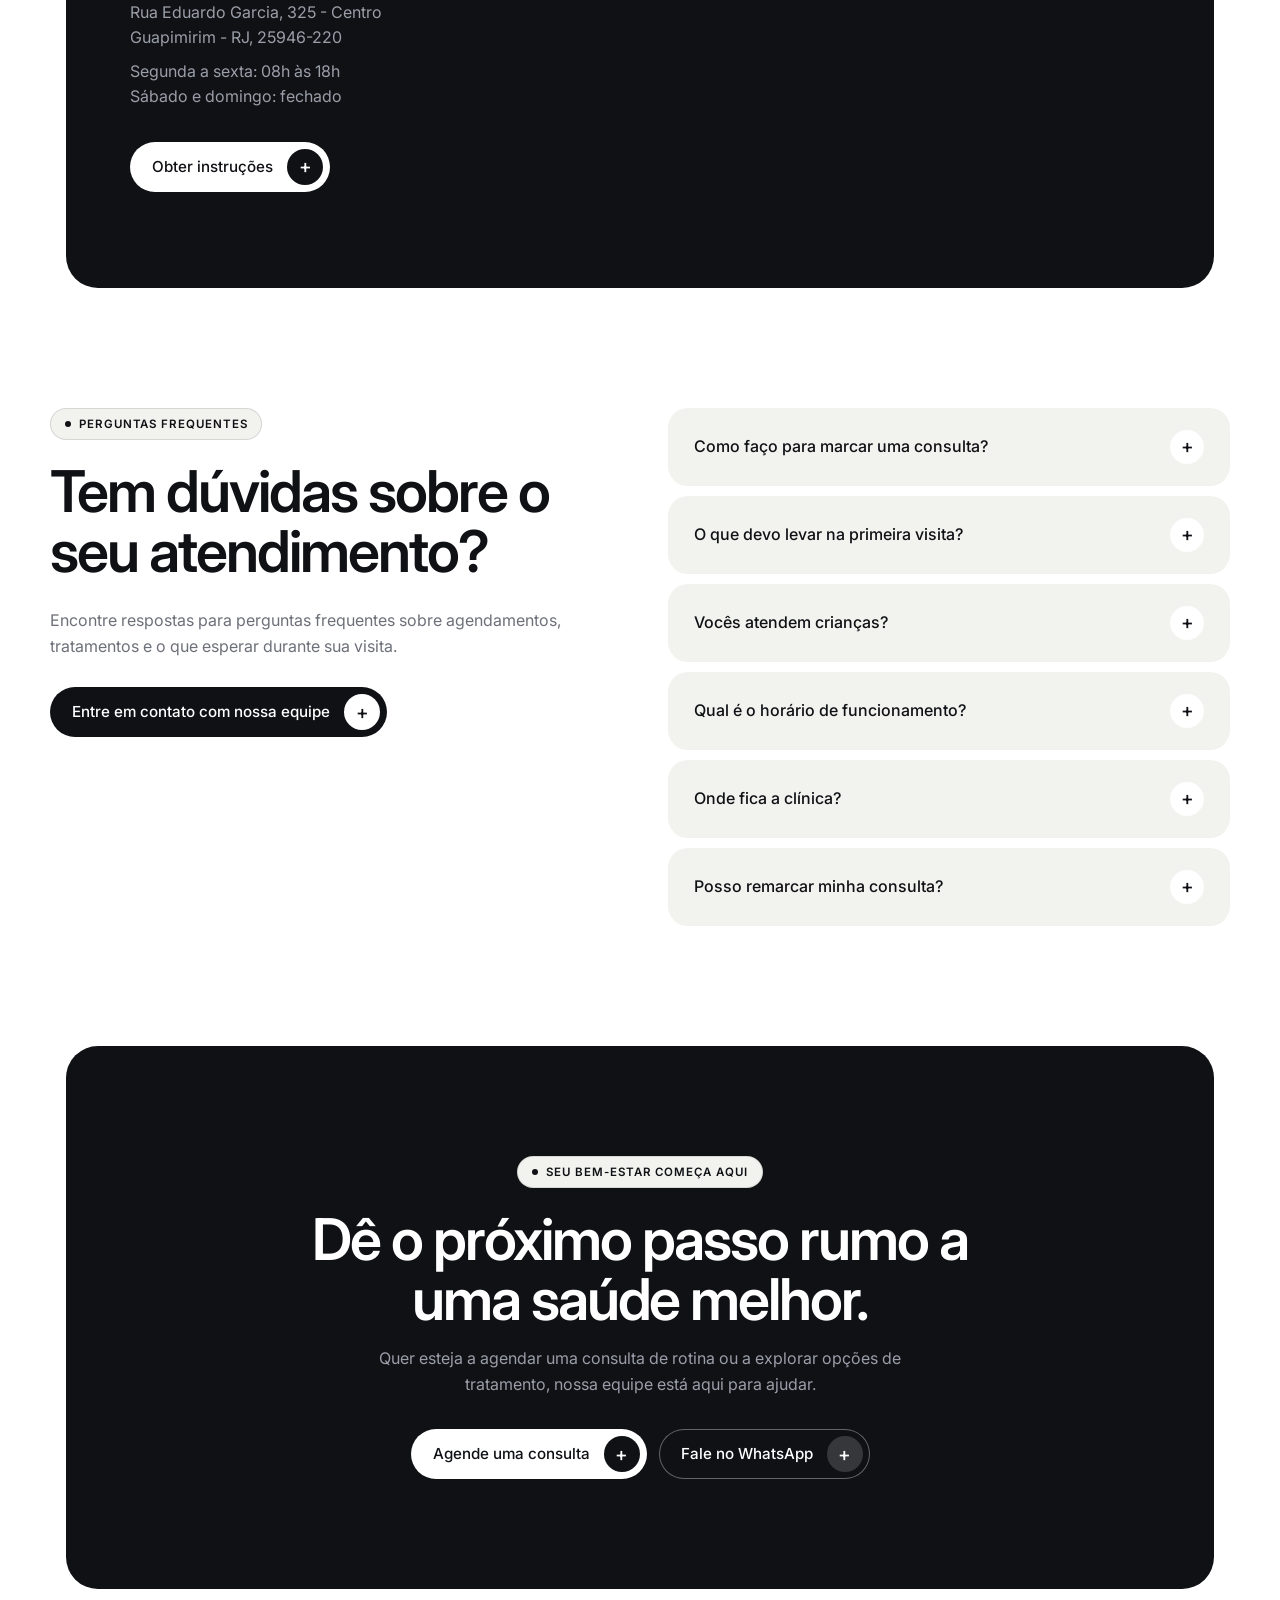
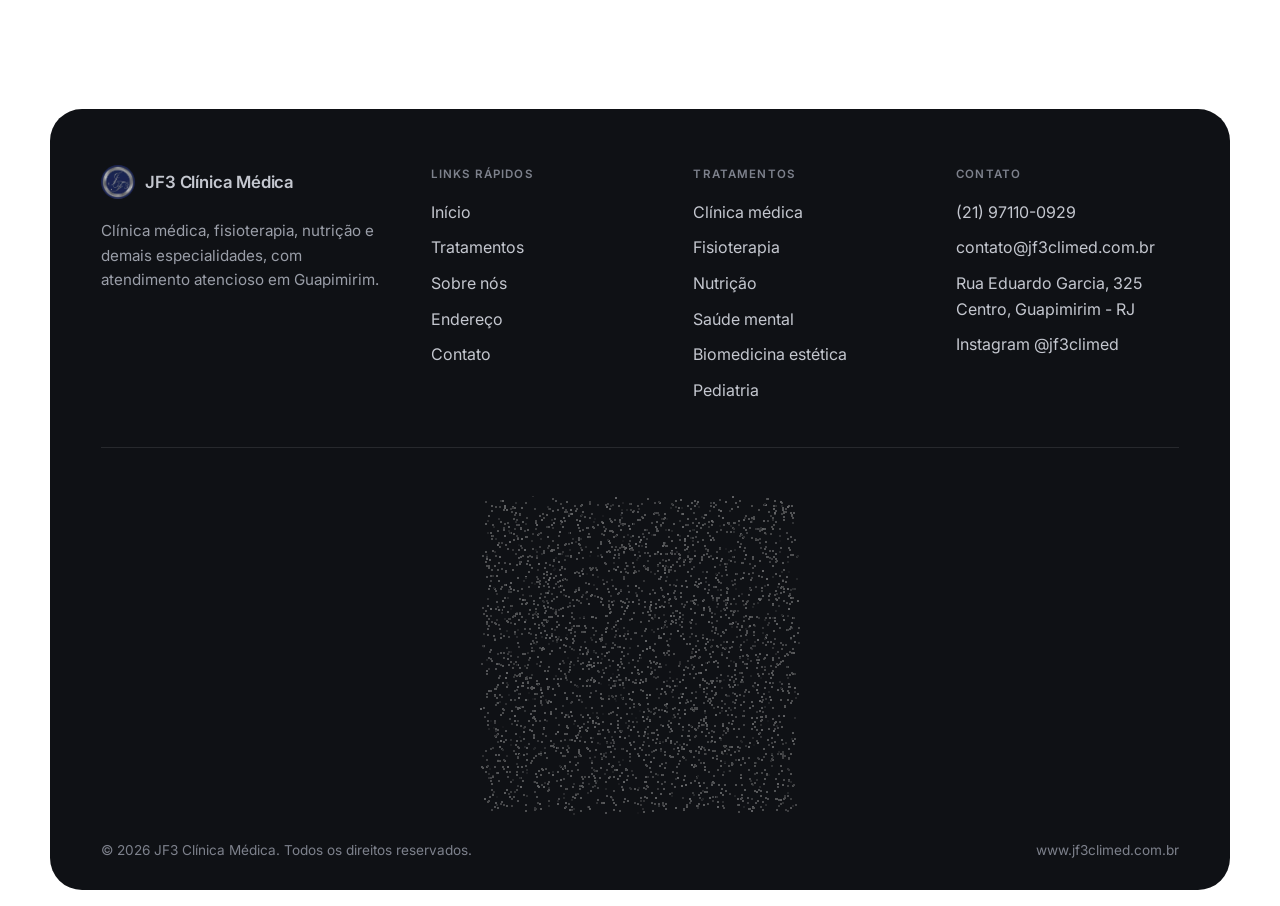
==== commit 90b54c36: "Celular: blocos escuros em tela cheia também em navegadores sem :has; versão nos CSS/JS O número de " ====
--- a/index.html
+++ b/index.html
@@ -9,7 +9,7 @@
   <link rel="preconnect" href="https://fonts.googleapis.com">
   <link rel="preconnect" href="https://fonts.gstatic.com" crossorigin>
   <link href="https://fonts.googleapis.com/css2?family=Inter:wght@400;500;600;700&display=swap" rel="stylesheet">
-  <link rel="stylesheet" href="styles.css">
+  <link rel="stylesheet" href="styles.css?v=202611232349">
 </head>
 <body>
 
@@ -192,7 +192,7 @@
       </div>
     </section>
 
-    <section class="section" style="padding-top: 0;">
+    <section class="section has-band" style="padding-top: 0;">
       <div class="band">
         <div class="section-head">
           <div>
@@ -334,7 +334,7 @@
       </div>
     </section>
 
-    <section class="section" id="endereco" style="padding-top: 0;">
+    <section class="section has-band" id="endereco" style="padding-top: 0;">
       <div class="band">
         <div class="map-band">
           <div style="display: flex; flex-direction: column; justify-content: center;">
@@ -392,7 +392,7 @@
       </div>
     </section>
 
-    <section class="section" style="padding-top: 0;">
+    <section class="section has-band" style="padding-top: 0;">
       <div class="band cta">
         <p class="eyebrow">Seu bem-estar começa aqui</p>
         <h2>Dê o próximo passo rumo a uma saúde melhor.</h2>
@@ -449,7 +449,7 @@
     </div>
   </footer>
 
-  <script src="script.js"></script>
-  <script src="effects.js"></script>
+  <script src="script.js?v=202611232349"></script>
+  <script src="effects.js?v=202611232349"></script>
 </body>
 </html>
--- a/styles.css
+++ b/styles.css
@@ -1376,13 +1376,13 @@
 
 /* Celular: blocos escuros em tela cheia, de ponta a ponta (sem margem branca nem cantos) */
 @media (max-width: 760px) {
-  main > section.section:has(> .band) {
+  main > section.section.has-band {
     display: block;
     width: 100%;
     padding: 0 !important;
     background: var(--dark);
   }
-  main > section.section:has(> .band) > .band {
+  main > section.section.has-band > .band {
     display: flex;
     flex-direction: column;
     justify-content: center;
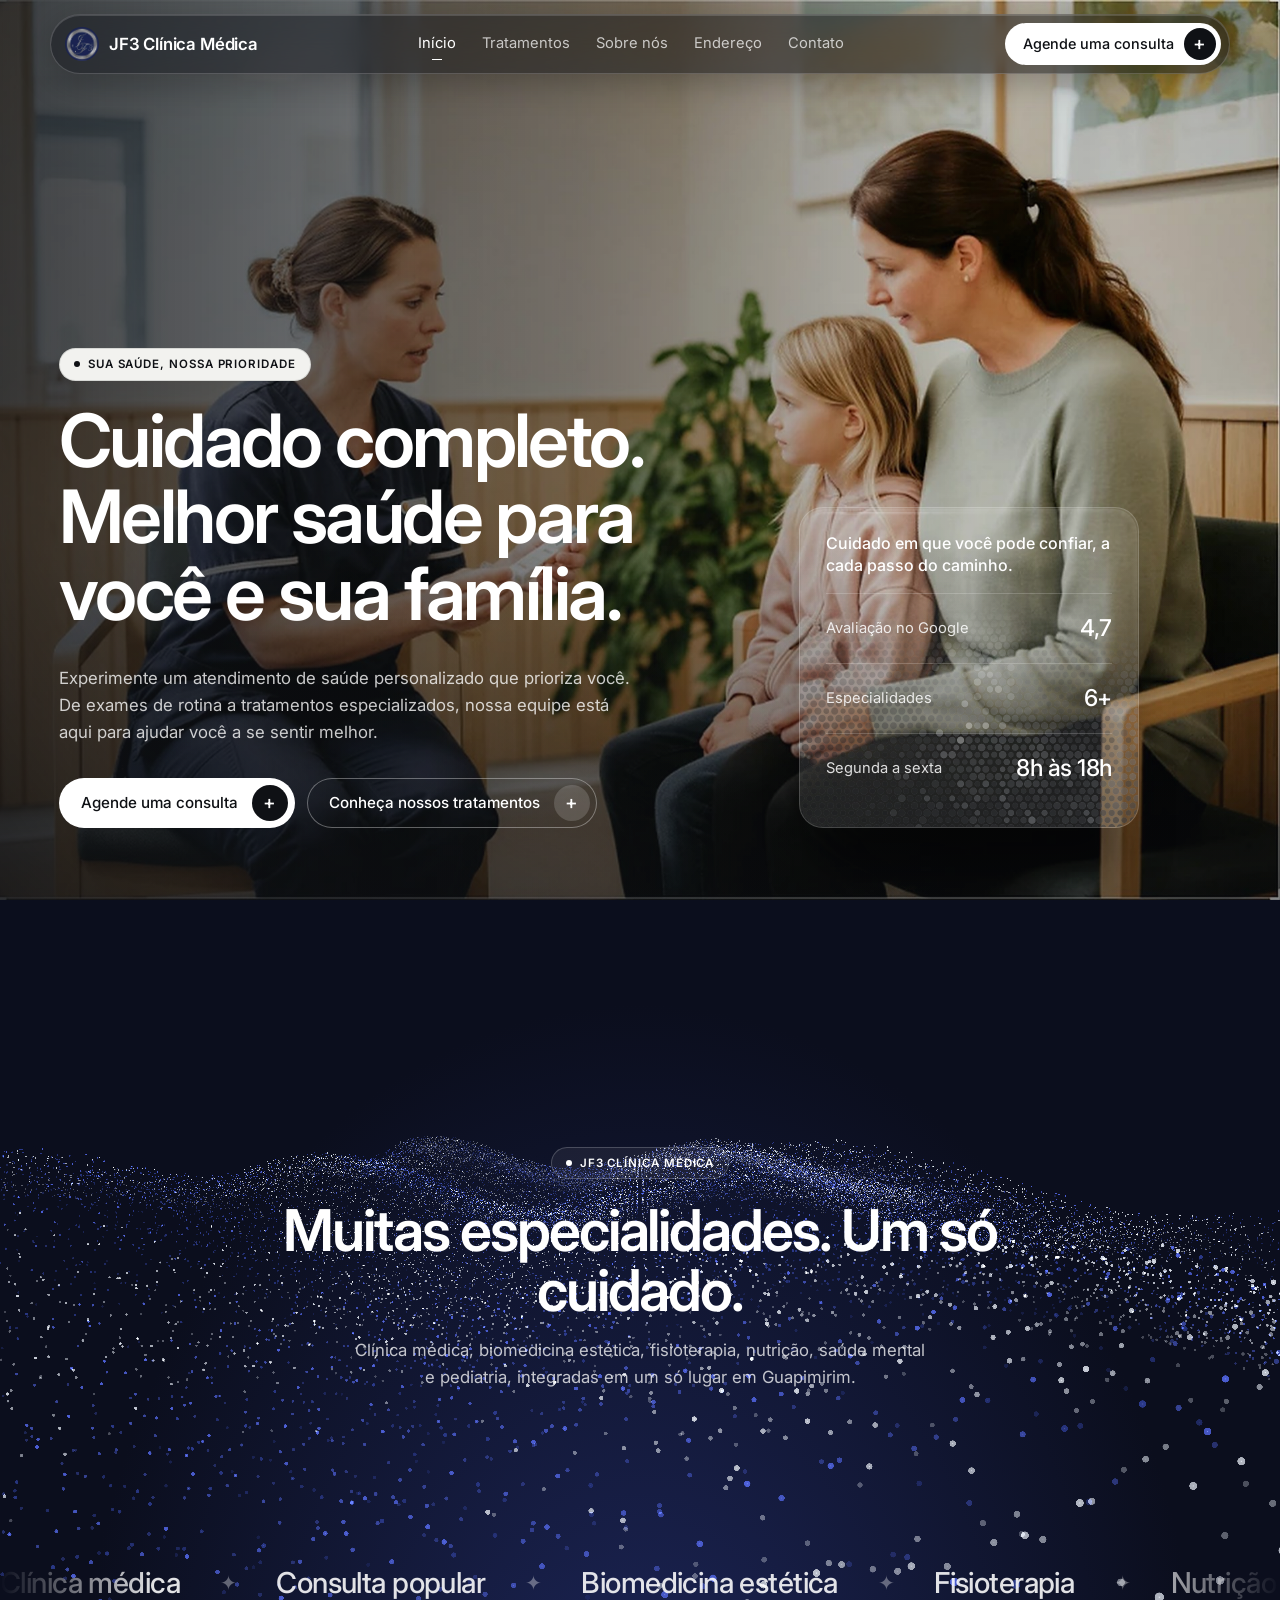
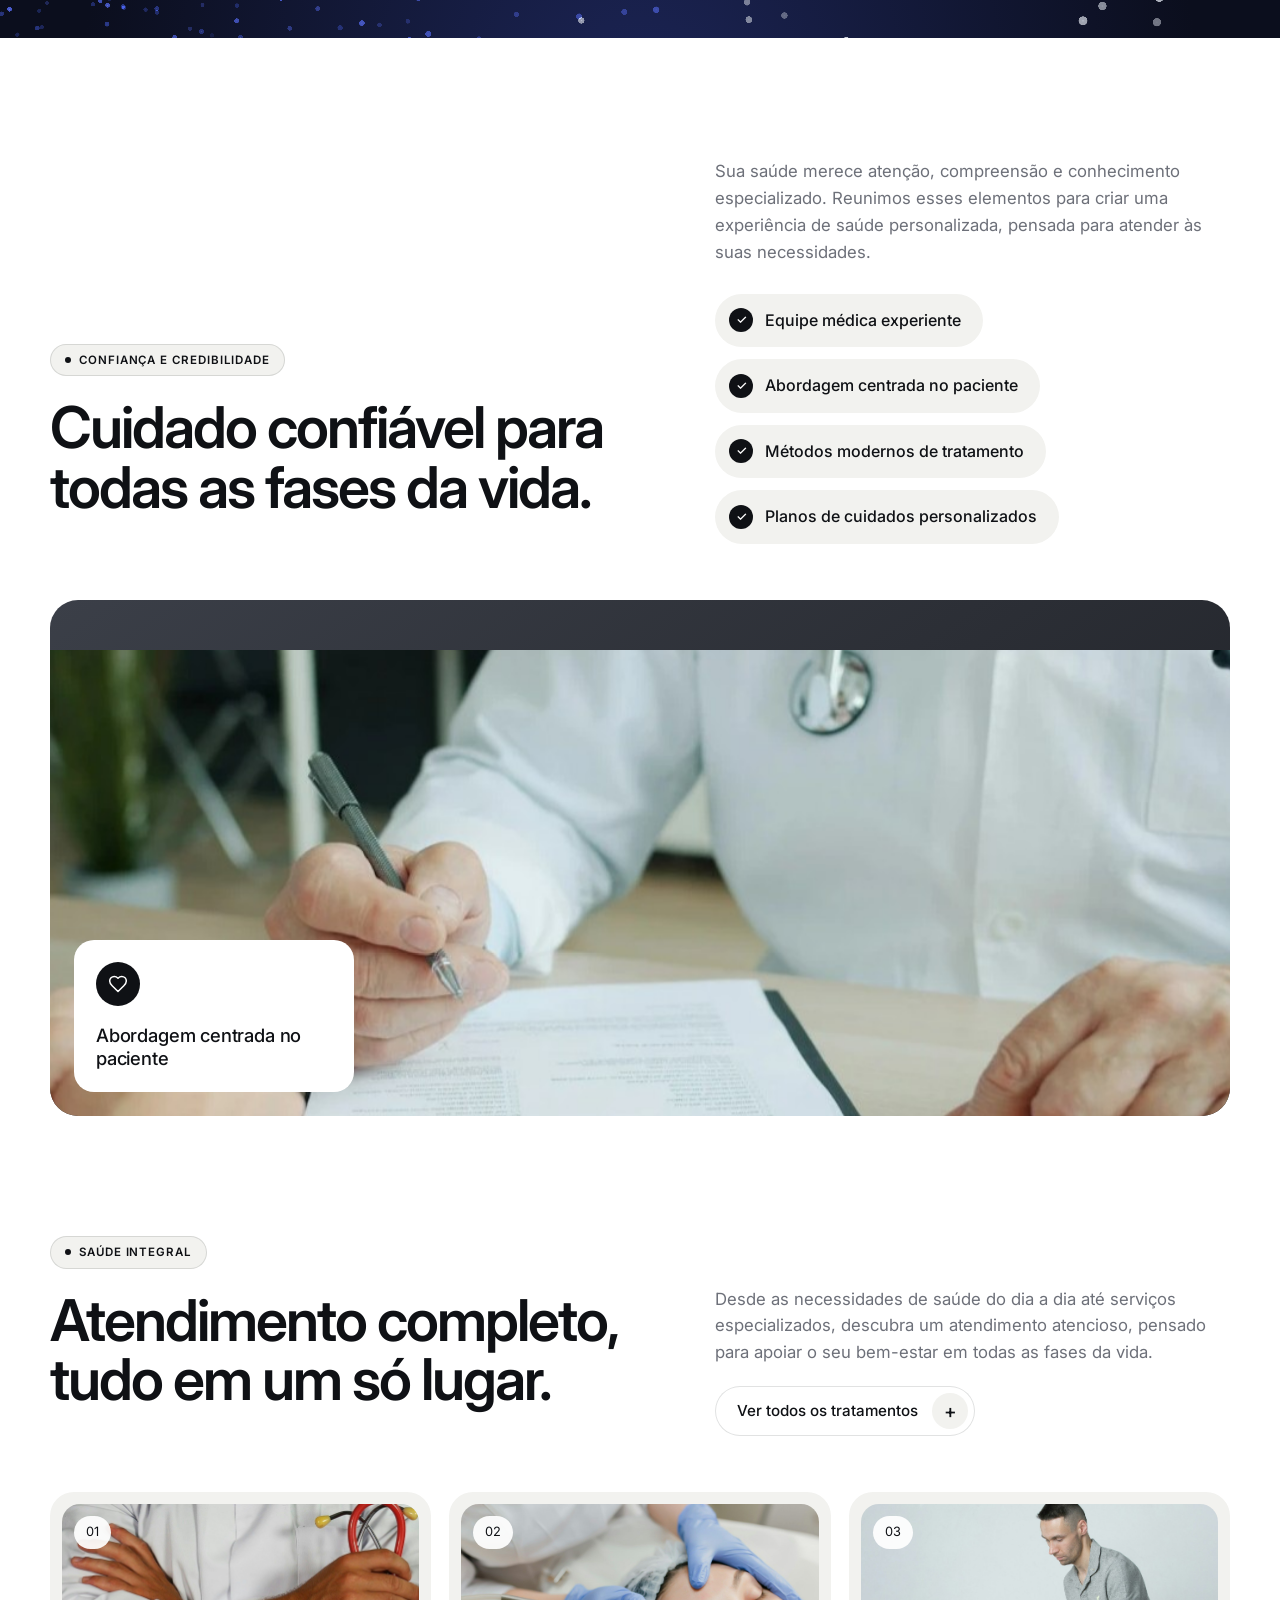
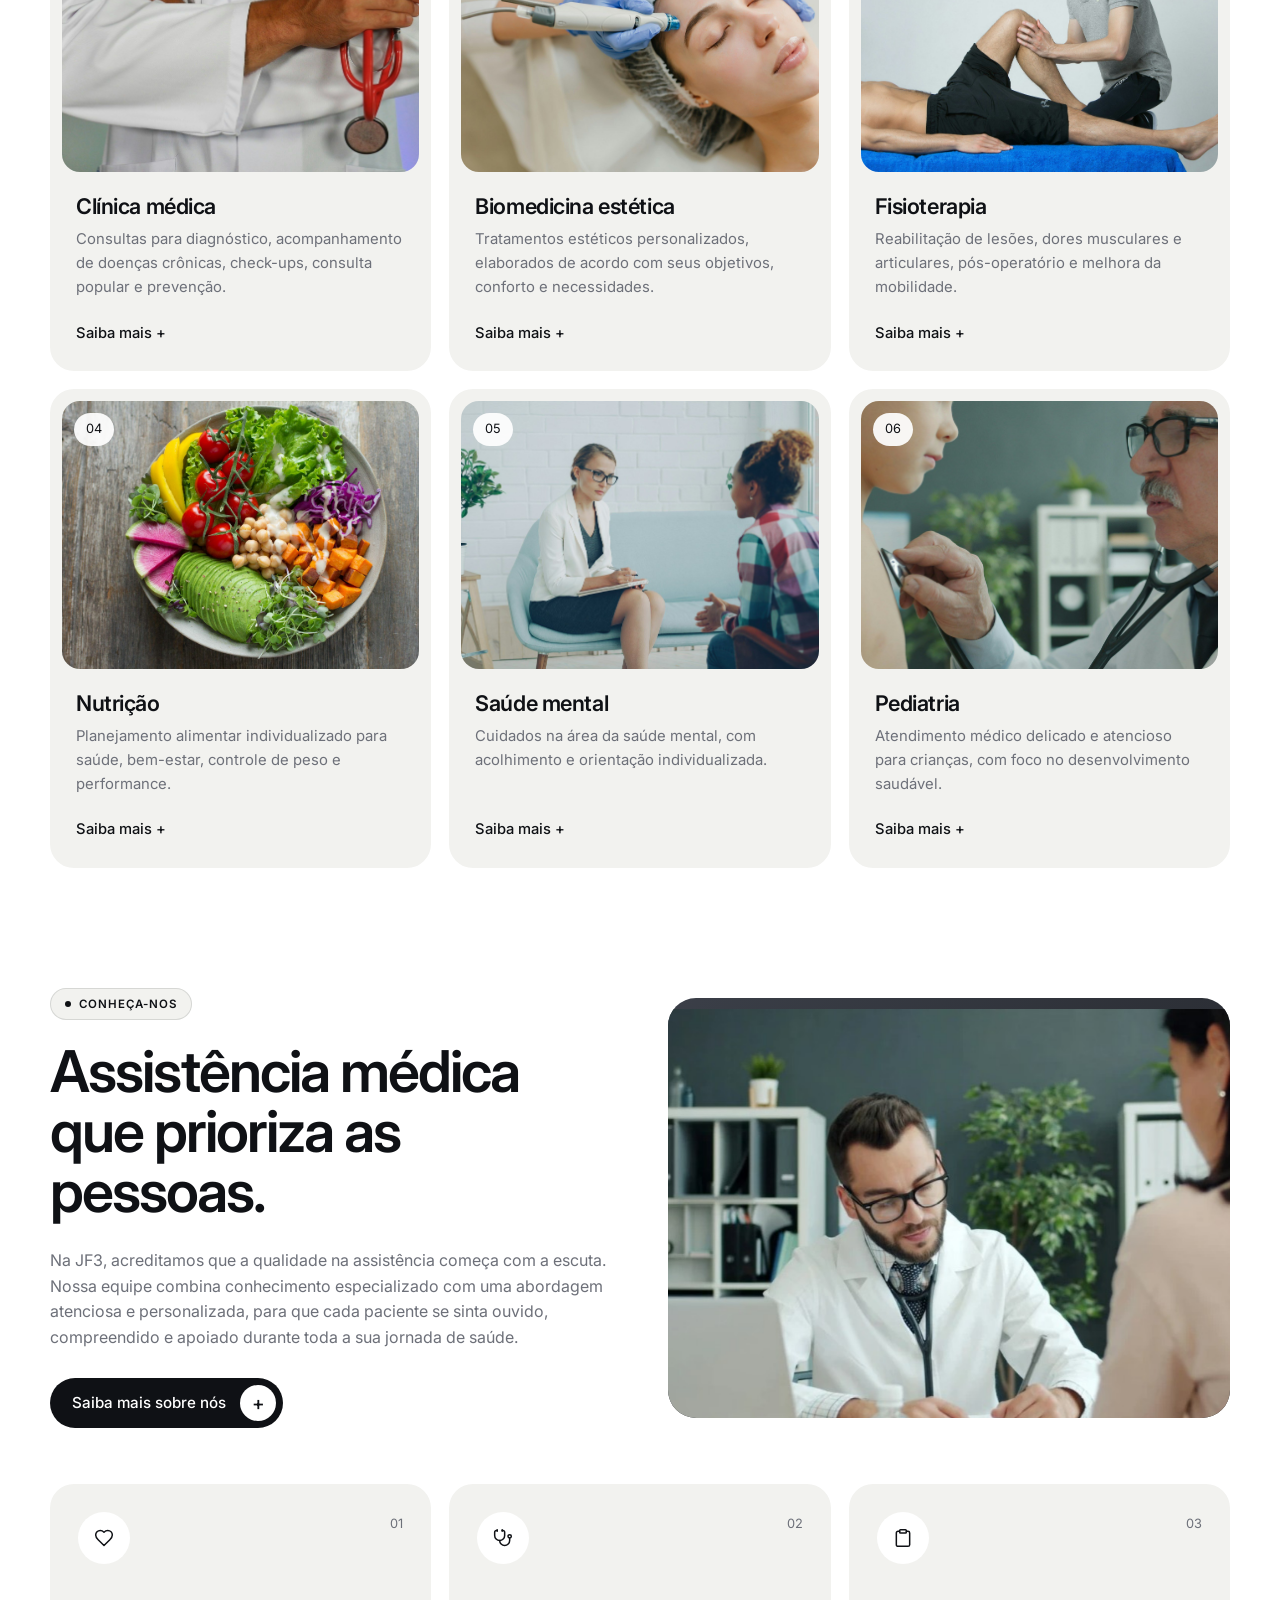
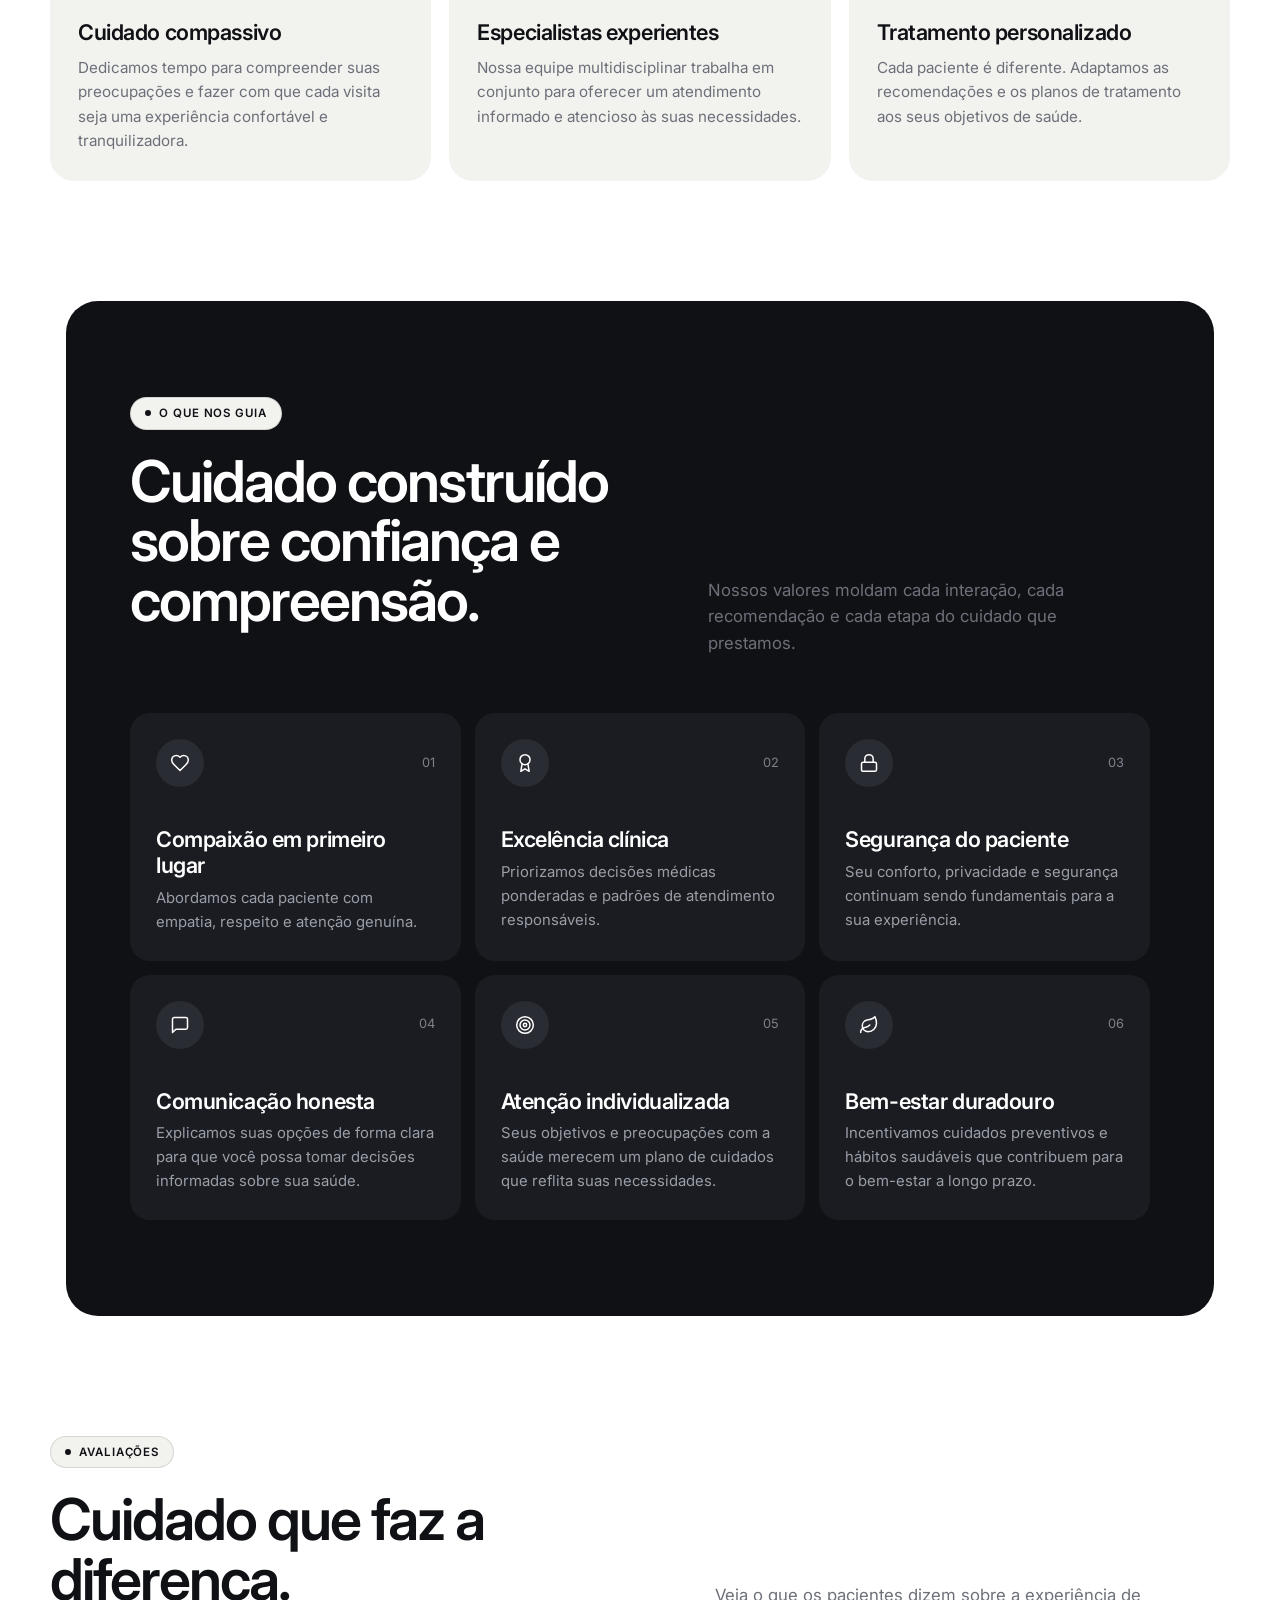
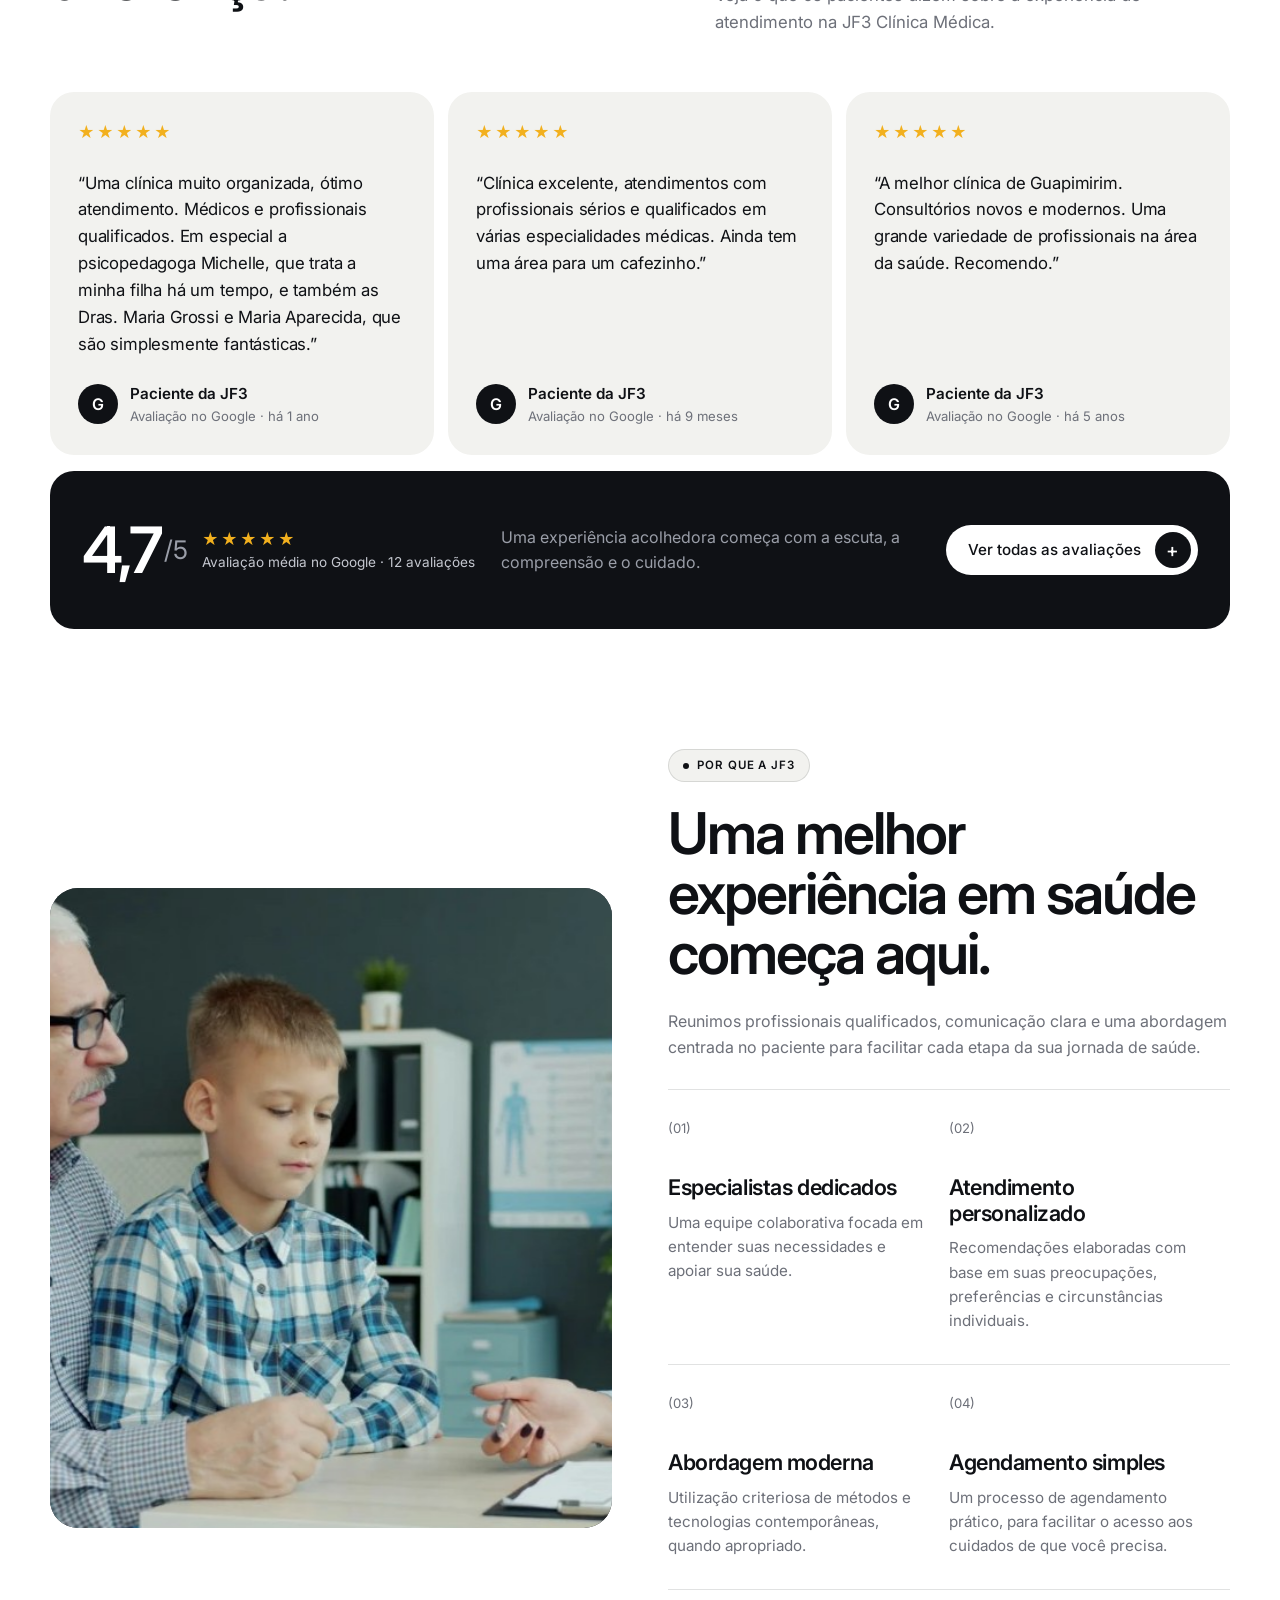
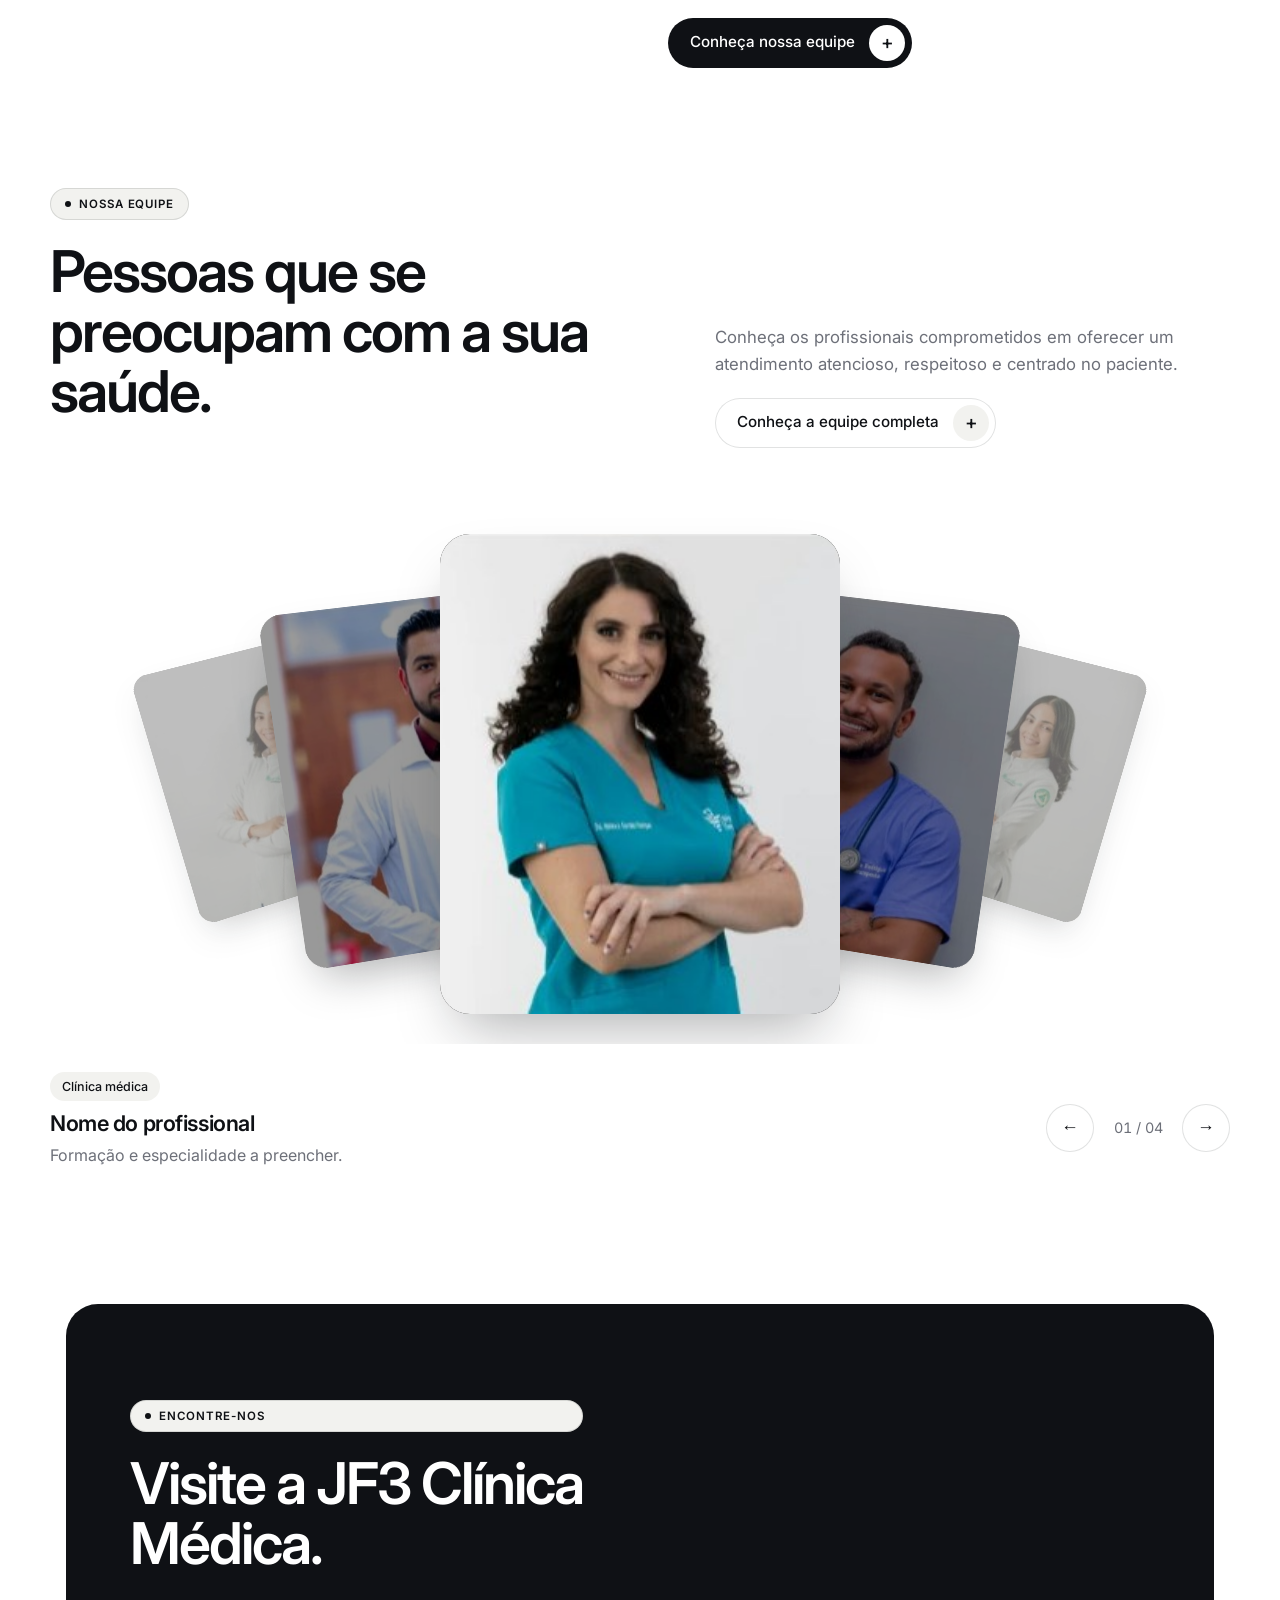
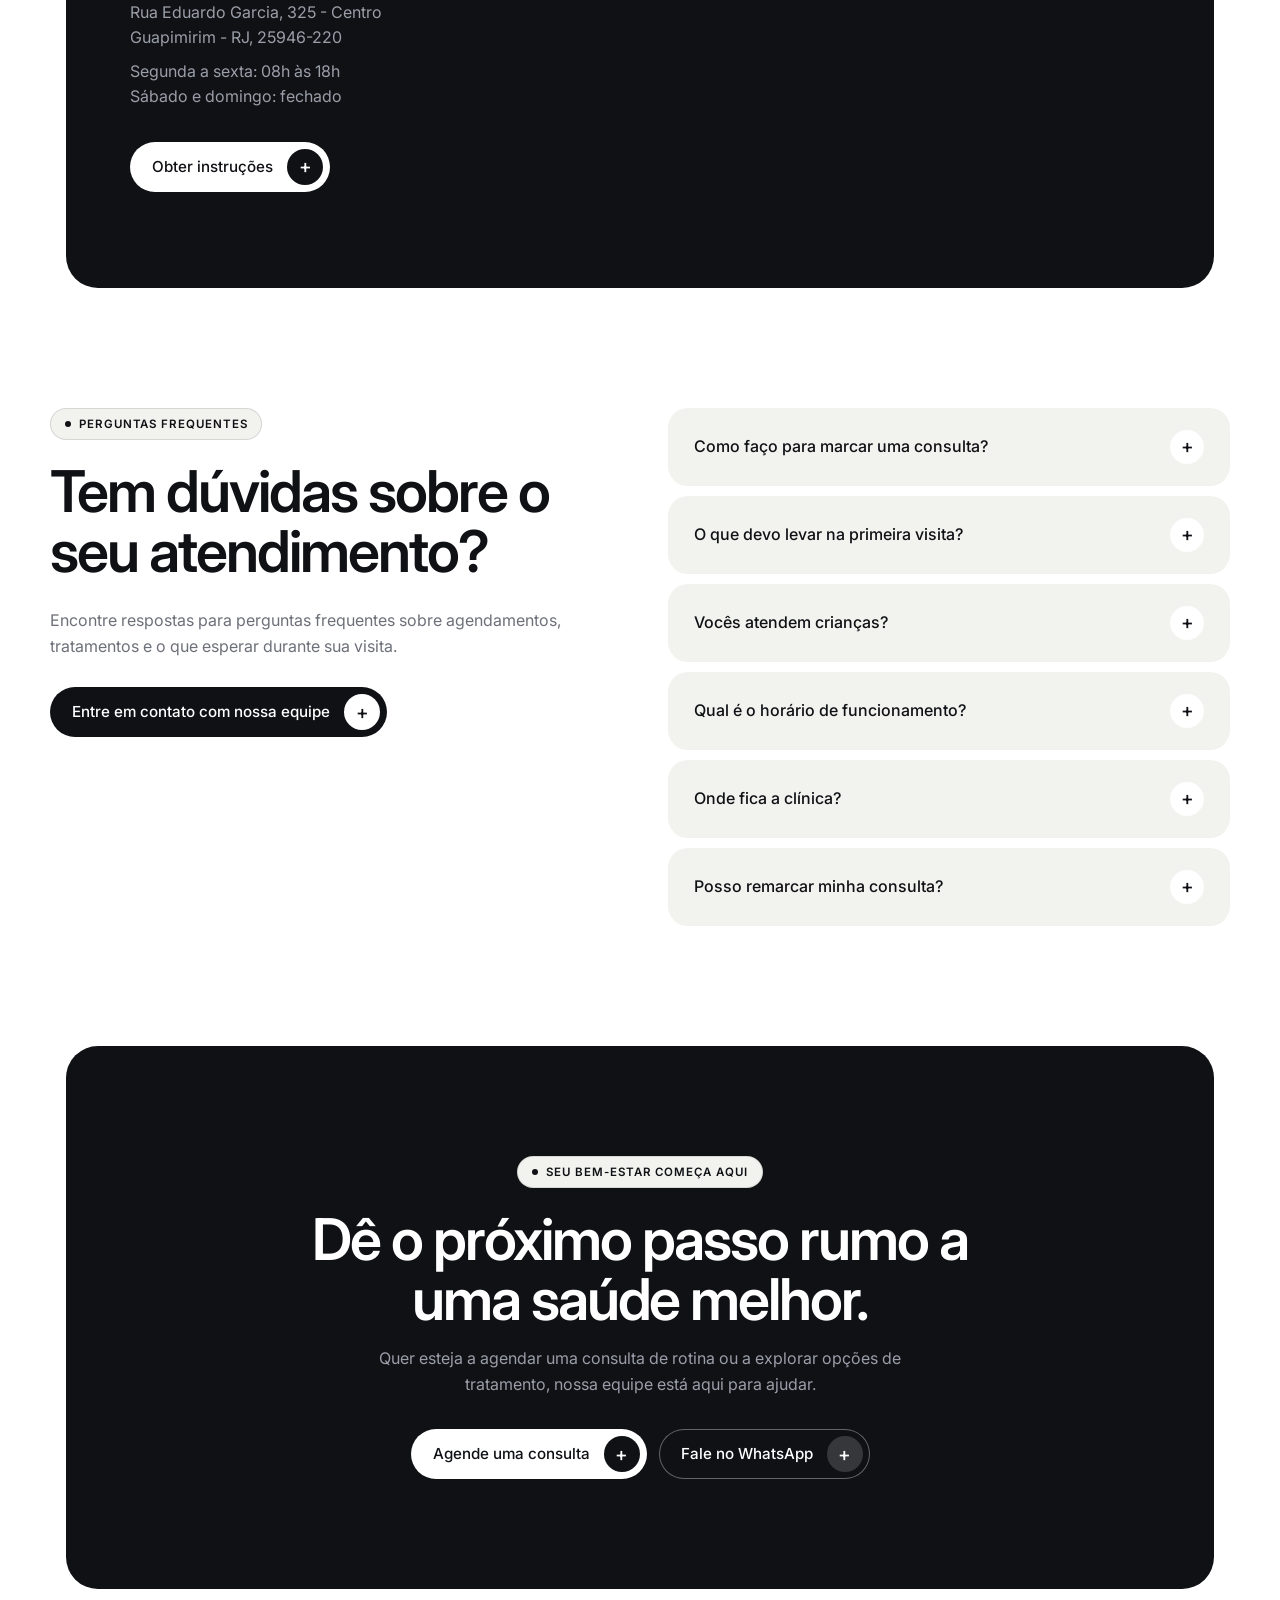
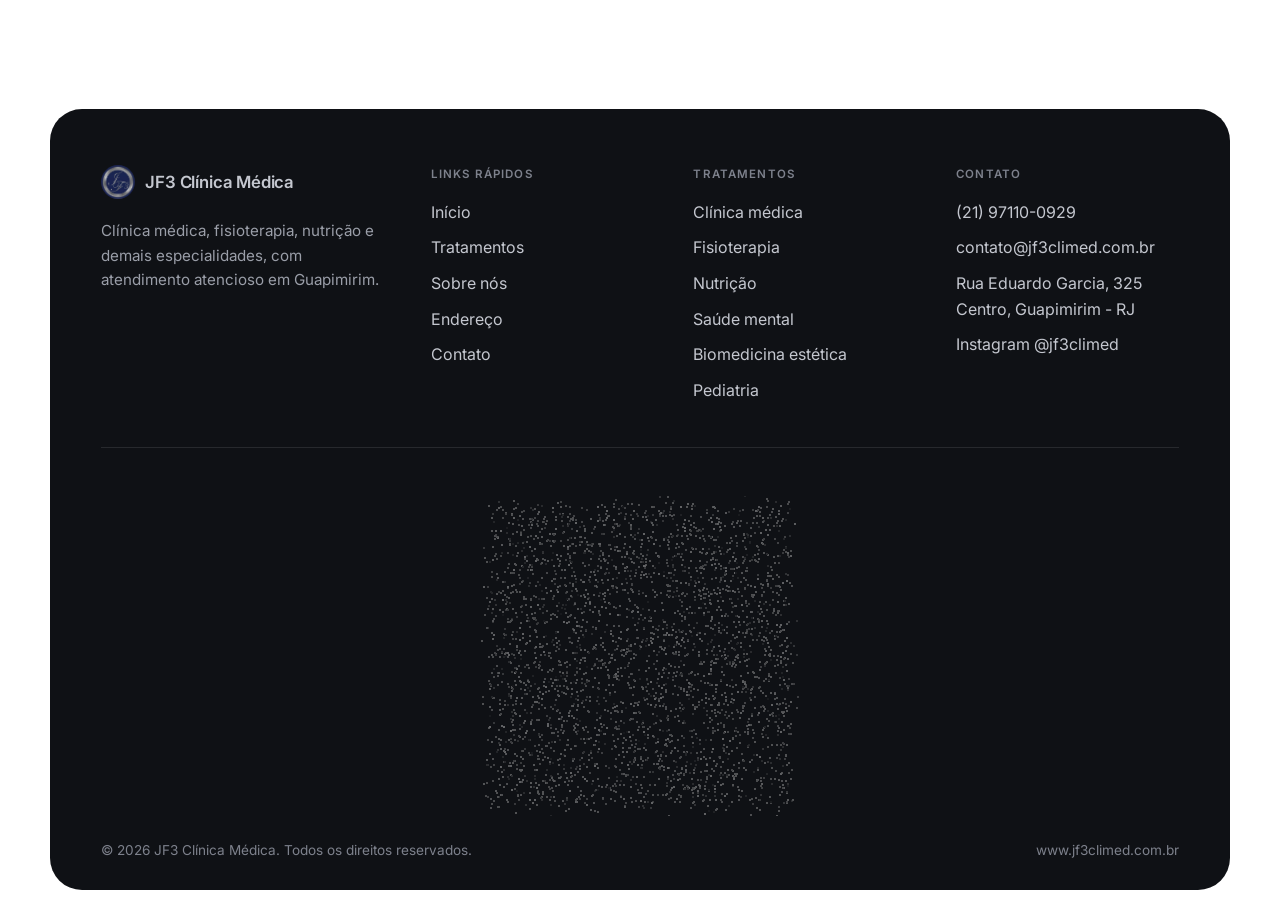
==== commit e7cb3a39: "Celular: título e cards de Tratamentos na mesma seção; valores em 2/2/2; dicas empilhadas Co-Authore" ====
--- a/index.html
+++ b/index.html
@@ -9,7 +9,7 @@
   <link rel="preconnect" href="https://fonts.googleapis.com">
   <link rel="preconnect" href="https://fonts.gstatic.com" crossorigin>
   <link href="https://fonts.googleapis.com/css2?family=Inter:wght@400;500;600;700&display=swap" rel="stylesheet">
-  <link rel="stylesheet" href="styles.css?v=202611232349">
+  <link rel="stylesheet" href="styles.css?v=202611232356">
 </head>
 <body>
 
@@ -449,7 +449,7 @@
     </div>
   </footer>
 
-  <script src="script.js?v=202611232349"></script>
-  <script src="effects.js?v=202611232349"></script>
+  <script src="script.js?v=202611232356"></script>
+  <script src="effects.js?v=202611232356"></script>
 </body>
 </html>
--- a/styles.css
+++ b/styles.css
@@ -1393,3 +1393,16 @@
     padding: calc(96px + env(safe-area-inset-top, 0px)) 20px 48px;
   }
 }
+
+/* Celular: cards de valores (Sobre nós) na grade 2/2/2 e dicas (Contato) empilhadas e compactas */
+@media (max-width: 760px) {
+  .m-grid2 .card { padding: 16px 14px; border-radius: 18px; }
+  .m-grid2 .card .icon { width: 38px; height: 38px; }
+  .m-grid2 .card .icon svg { width: 17px; height: 17px; }
+  .m-grid2 .card .num { top: 18px; right: 14px; font-size: 0.72rem; }
+  .m-grid2 .card h3 { margin-top: 18px; font-size: 0.95rem; line-height: 1.2; }
+  .m-grid2 .card p { font-size: 0.78rem; line-height: 1.45; }
+  .tips { gap: 10px; }
+  .tips > div { padding: 18px; }
+  .tips h3 { margin-top: 14px; }
+}
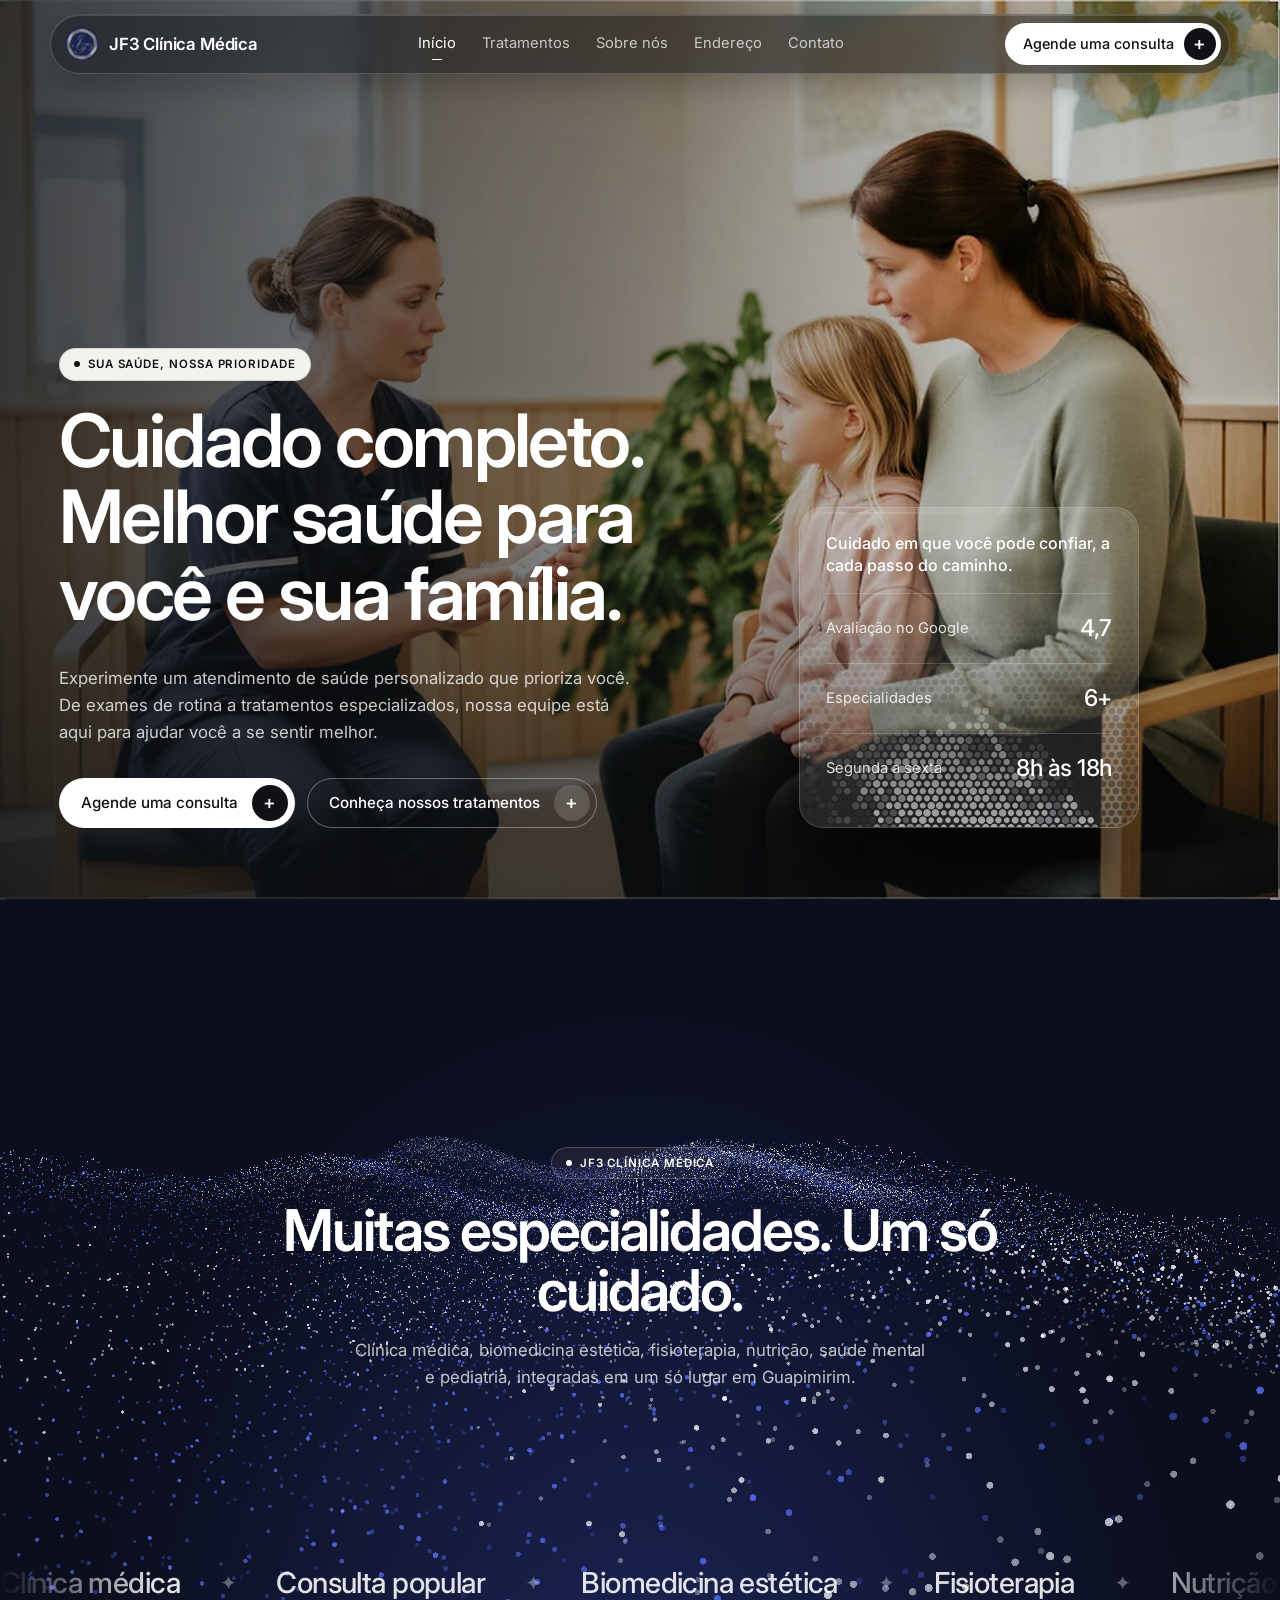
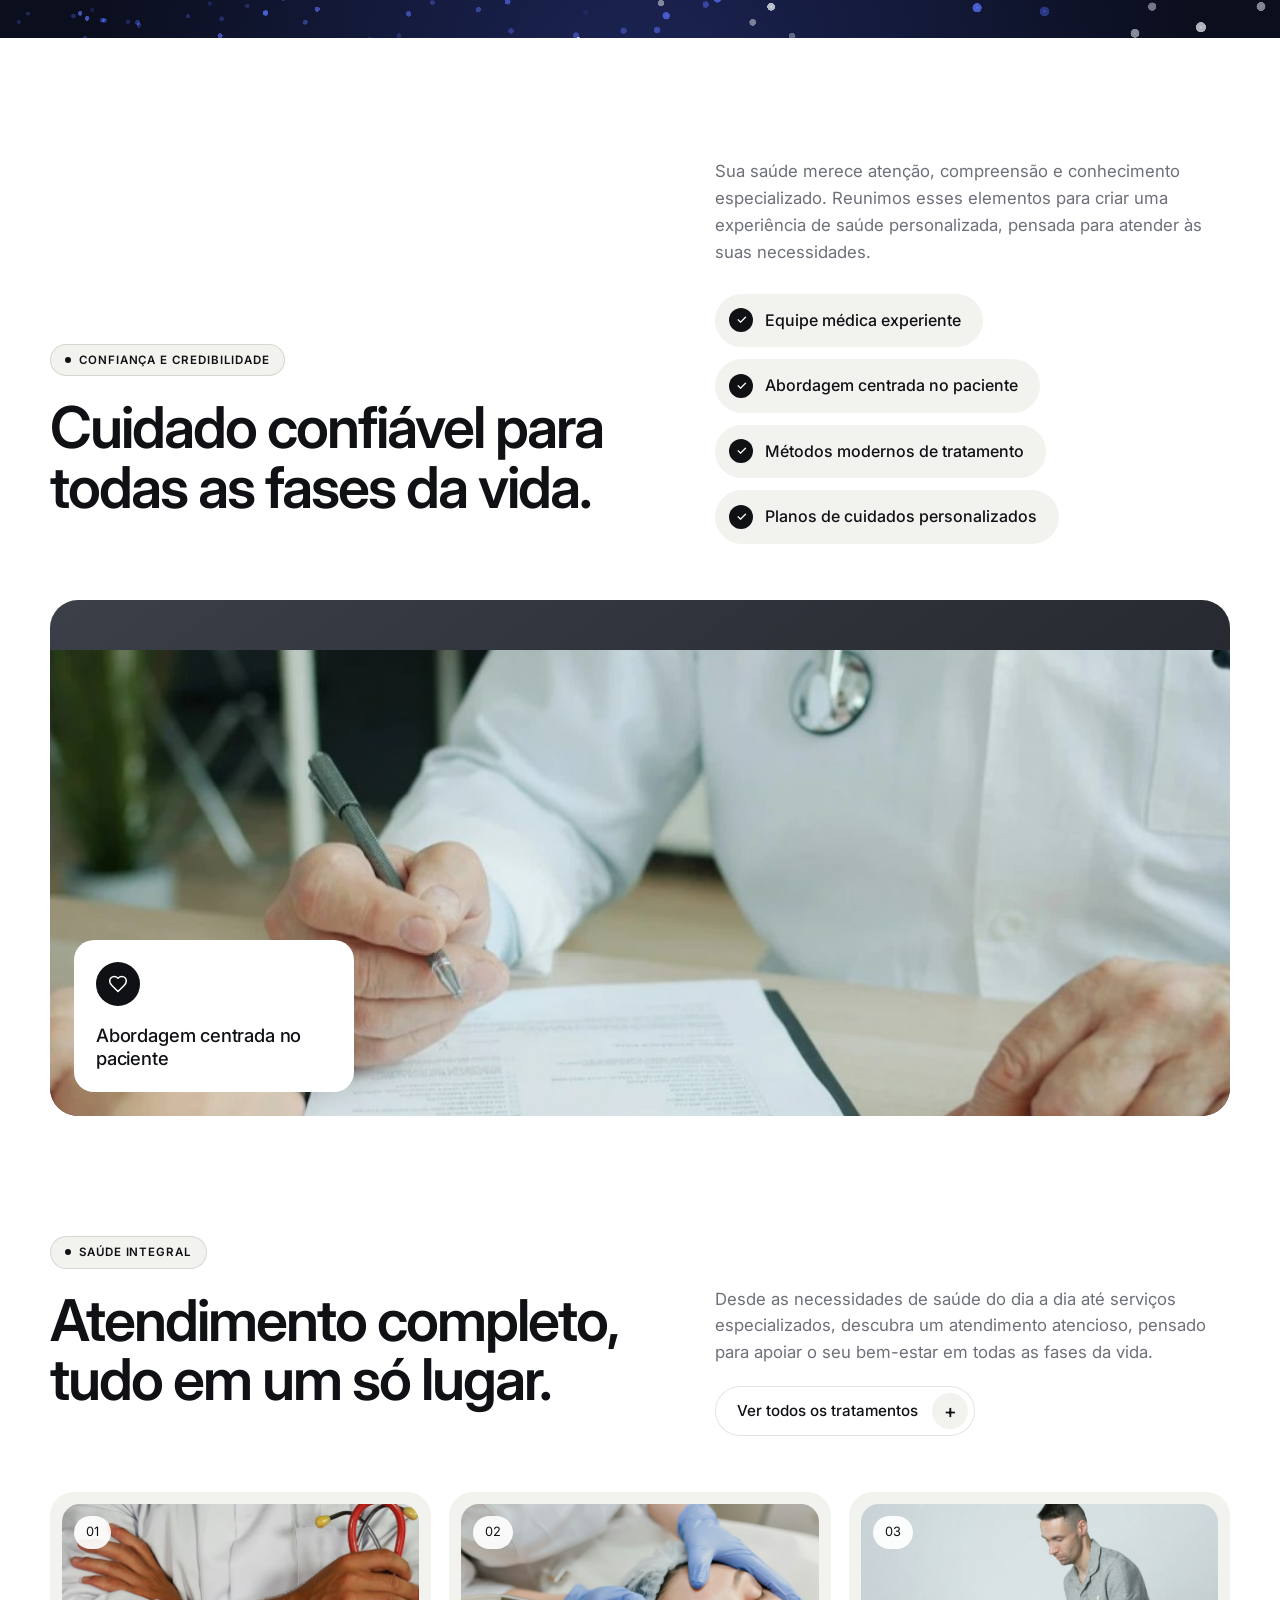
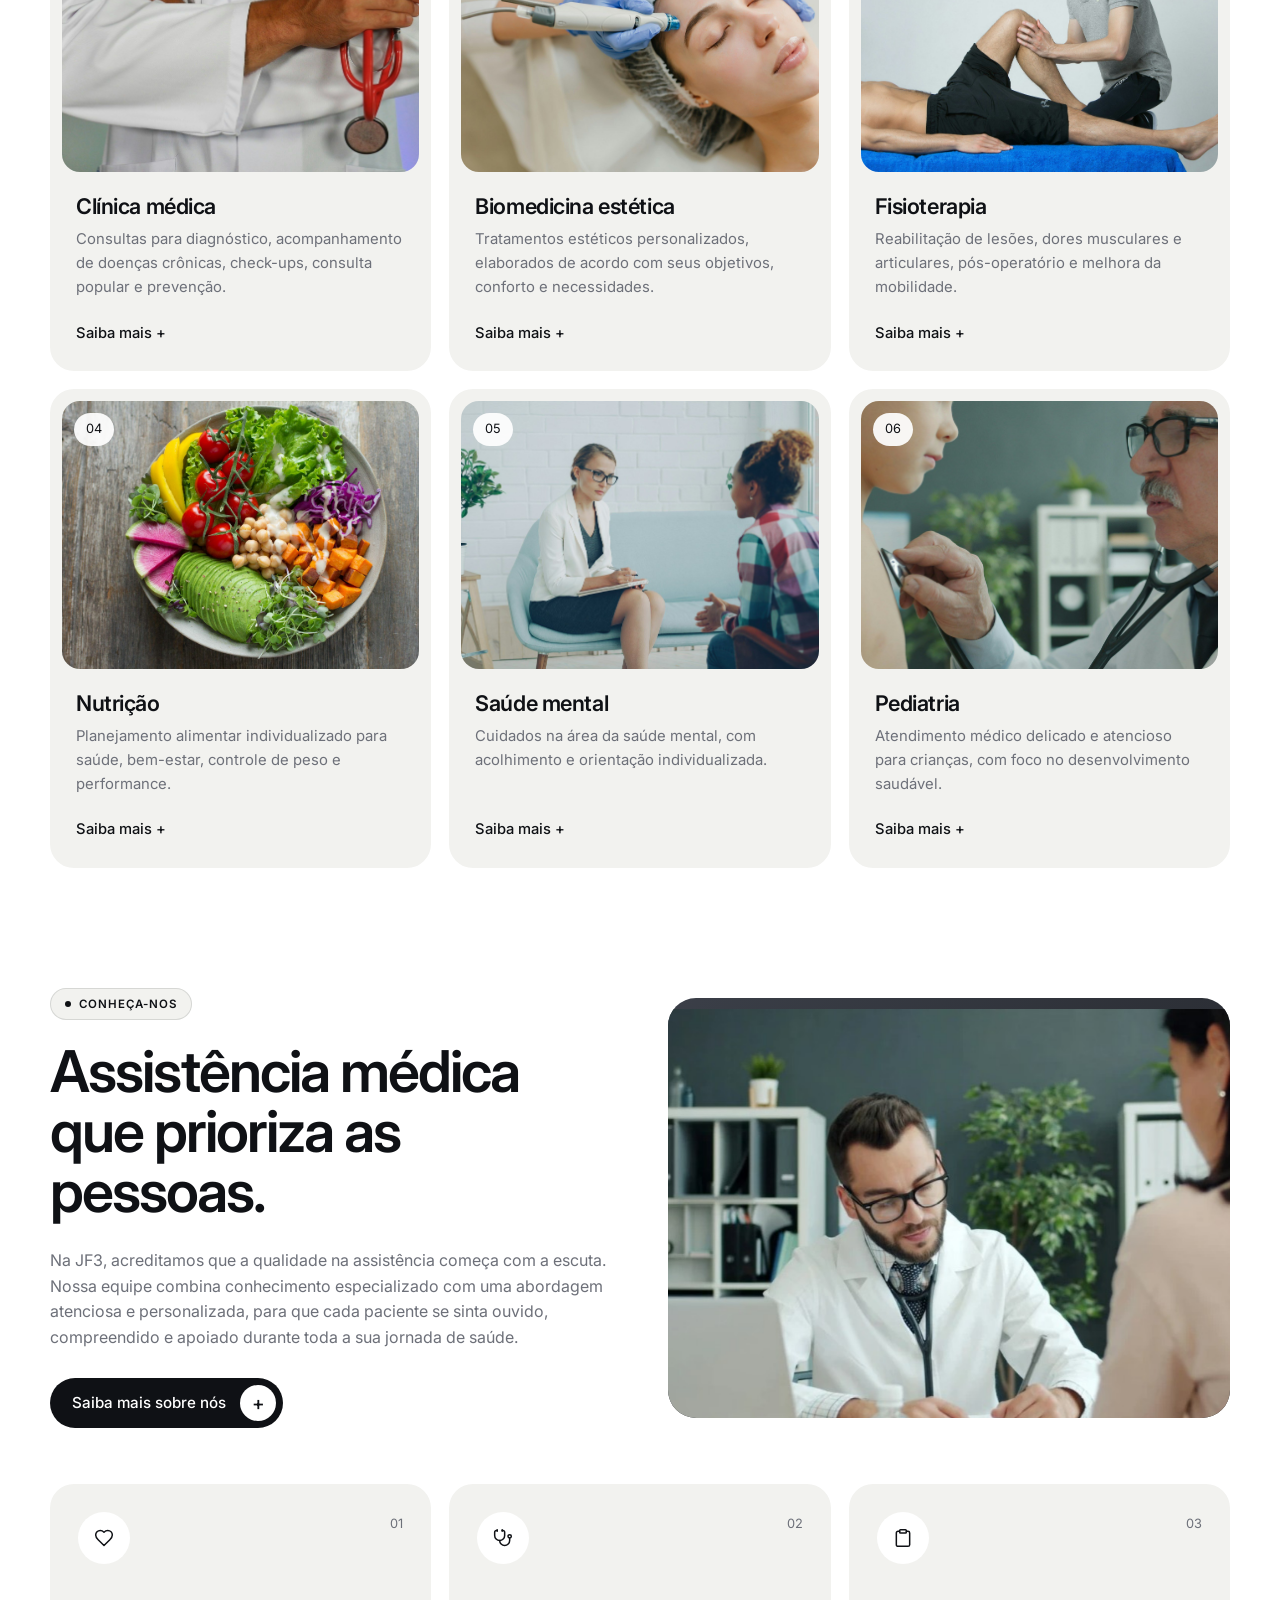
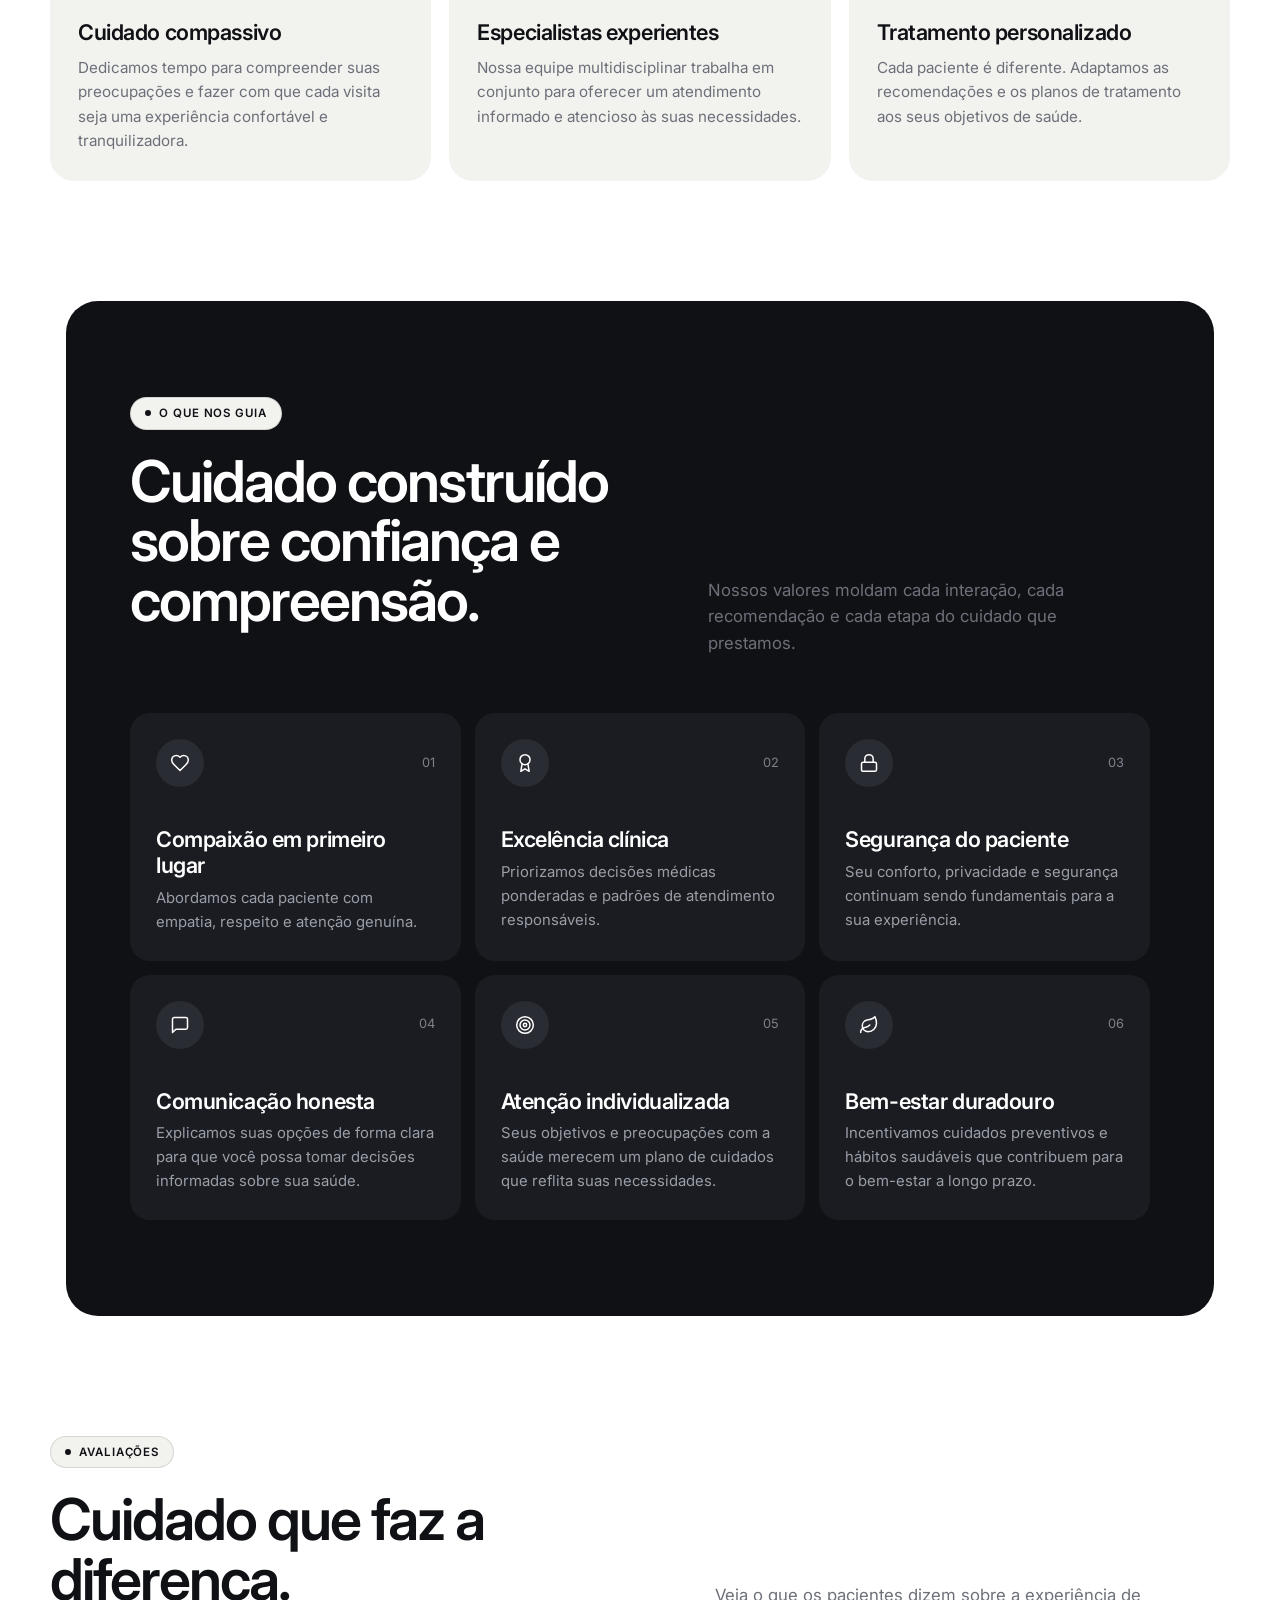
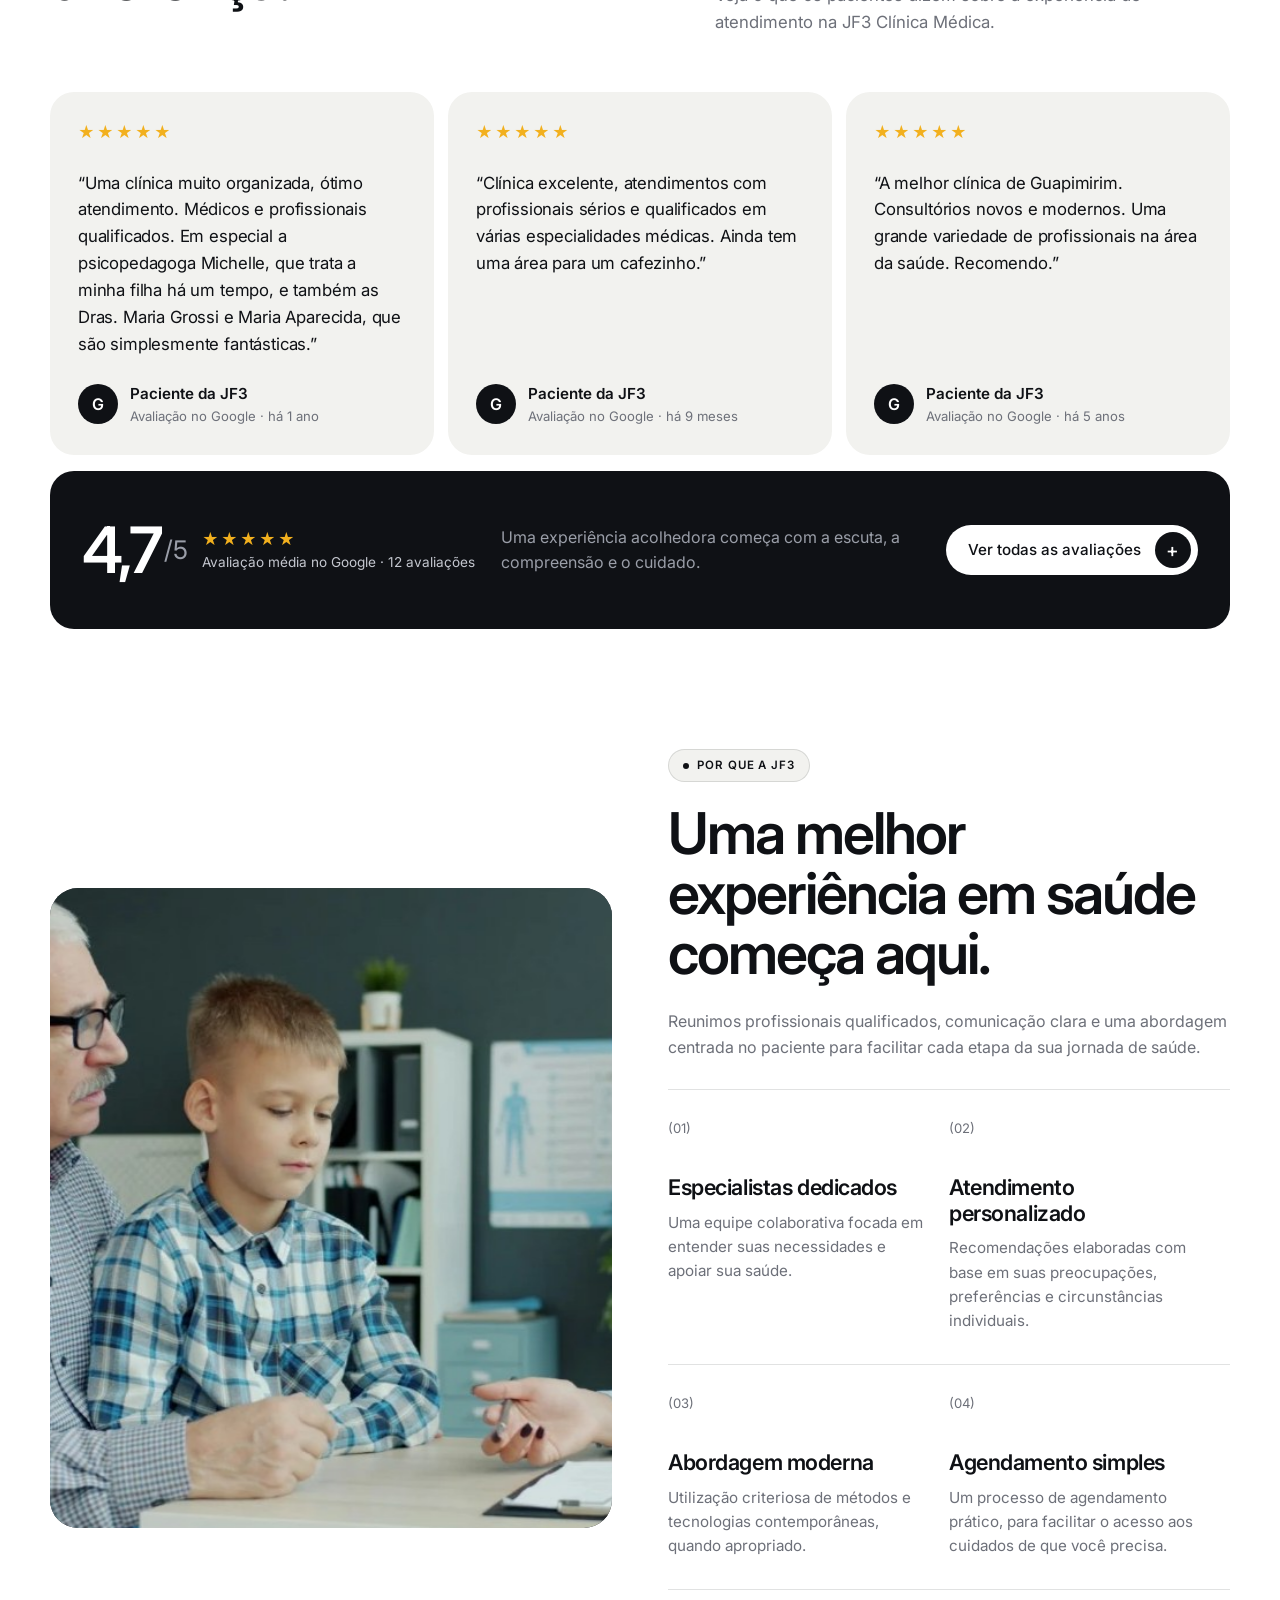
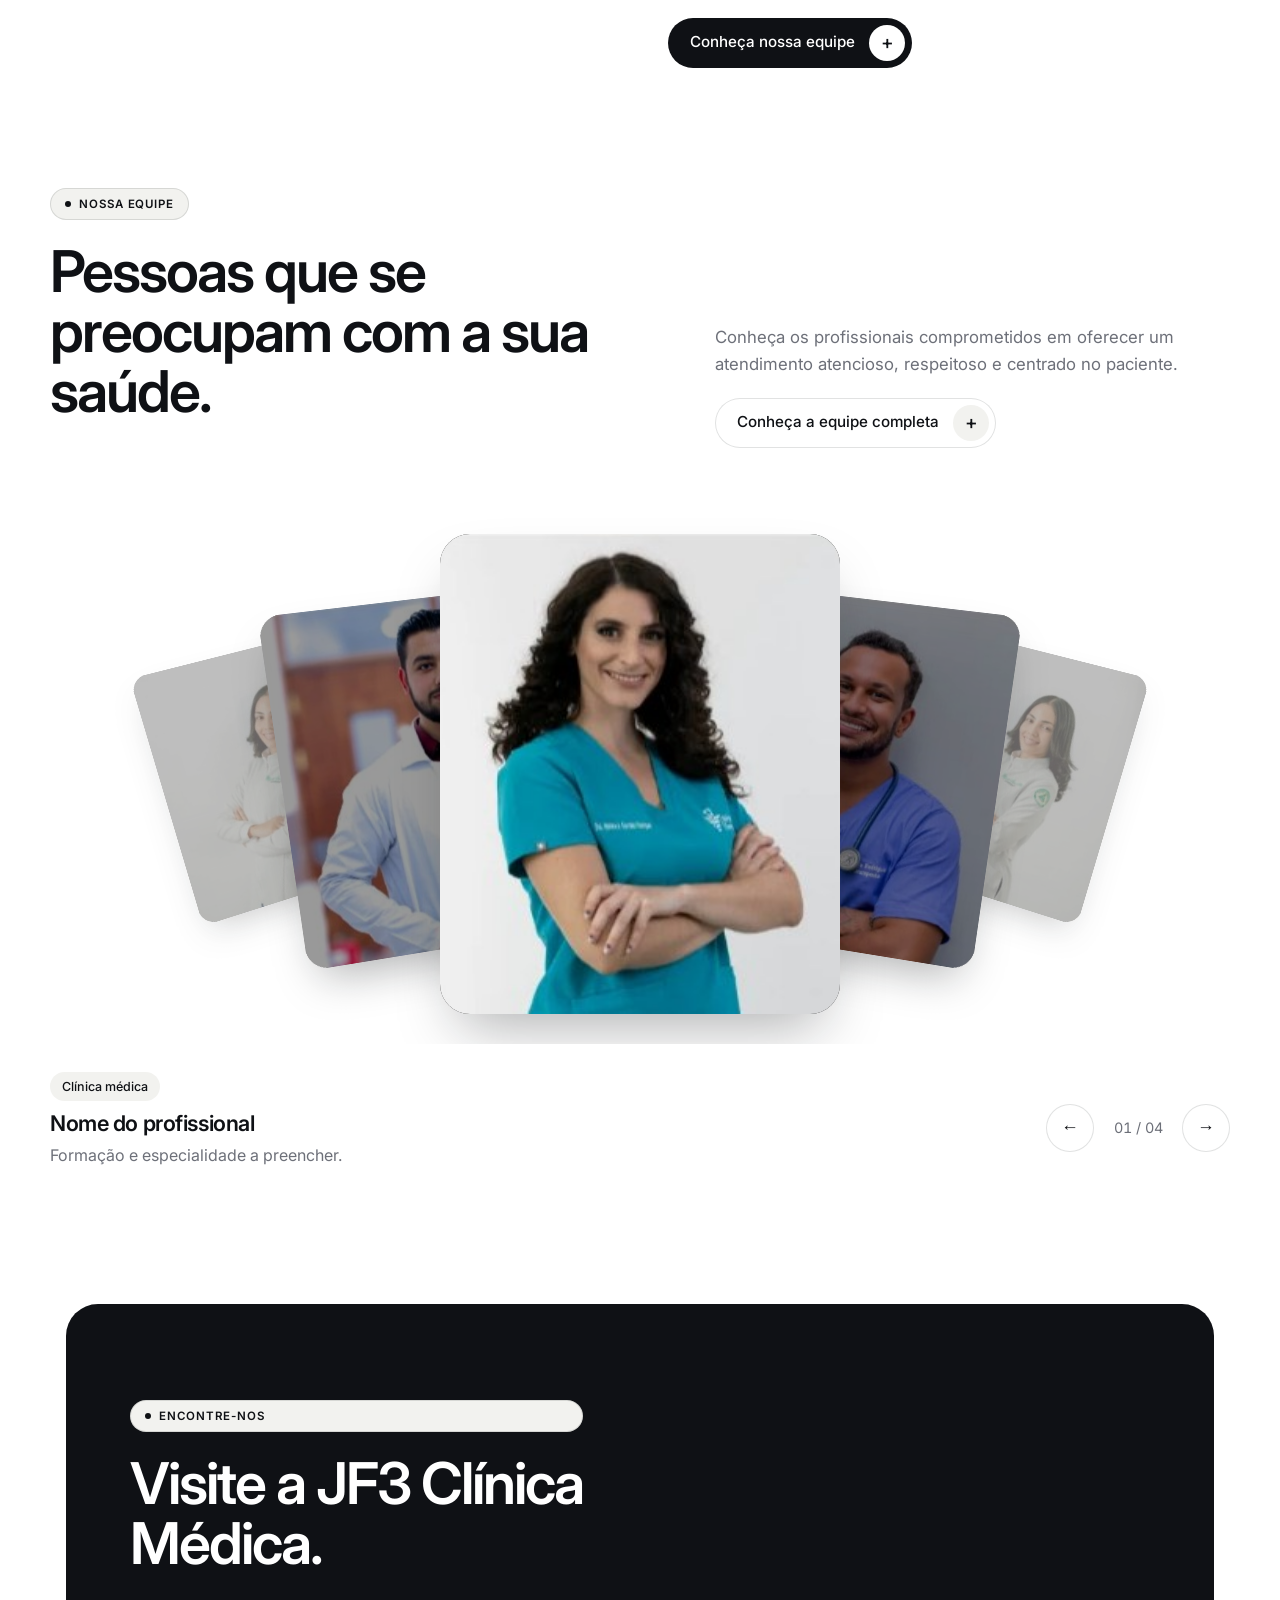
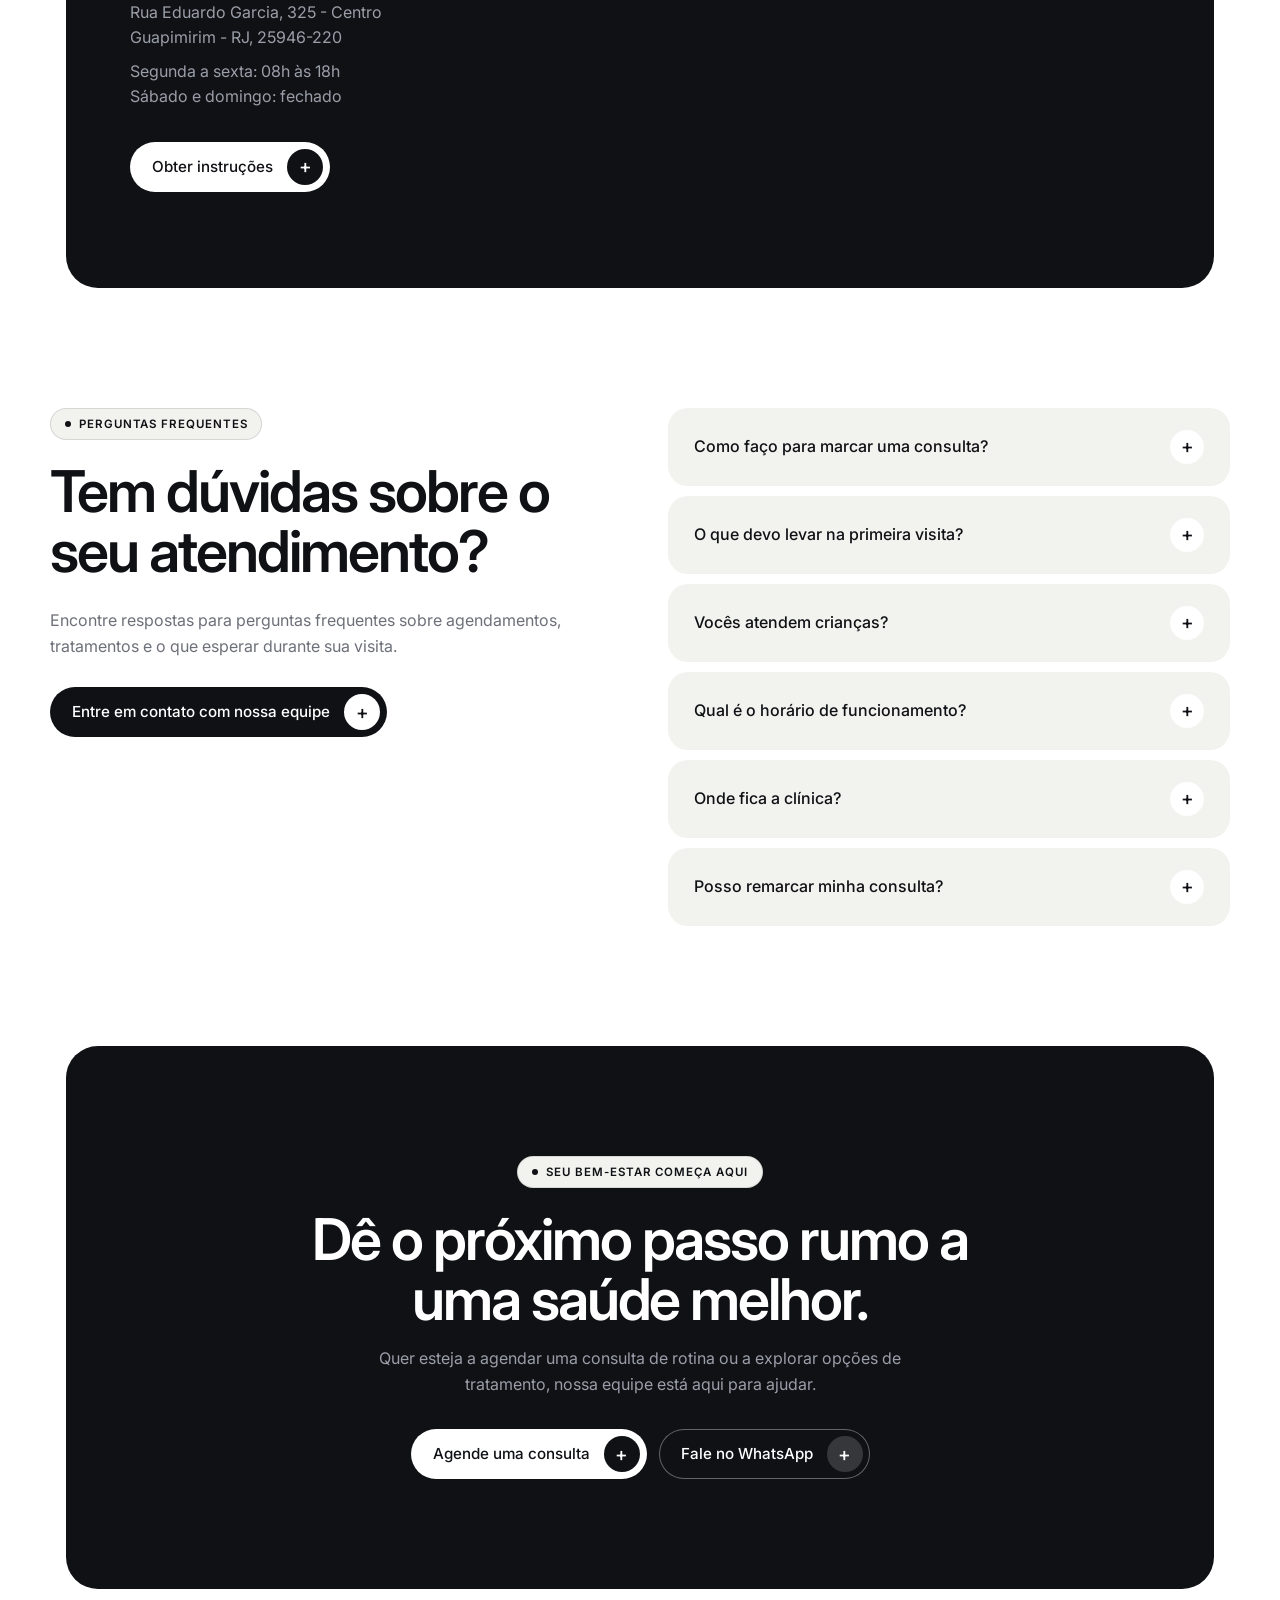
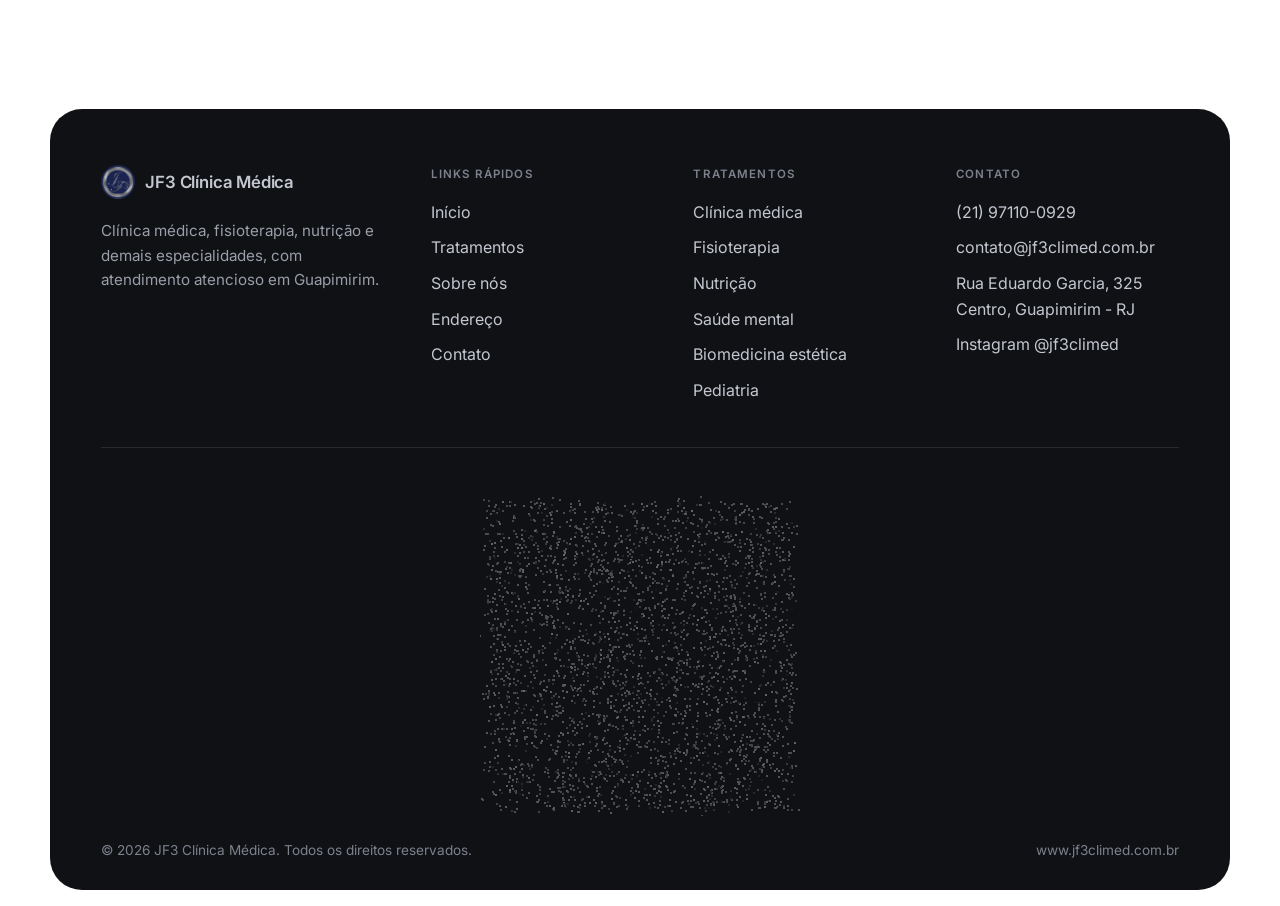
==== commit 010a800d: "Celular: seções com a altura real da tela (lvh) e encaixe obrigatório Com svh, a seção ficava mais b" ====
--- a/index.html
+++ b/index.html
@@ -9,7 +9,7 @@
   <link rel="preconnect" href="https://fonts.googleapis.com">
   <link rel="preconnect" href="https://fonts.gstatic.com" crossorigin>
   <link href="https://fonts.googleapis.com/css2?family=Inter:wght@400;500;600;700&display=swap" rel="stylesheet">
-  <link rel="stylesheet" href="styles.css?v=202611232356">
+  <link rel="stylesheet" href="styles.css?v=202611232359">
 </head>
 <body>
 
@@ -449,7 +449,7 @@
     </div>
   </footer>
 
-  <script src="script.js?v=202611232356"></script>
-  <script src="effects.js?v=202611232356"></script>
+  <script src="script.js?v=202611232359"></script>
+  <script src="effects.js?v=202611232359"></script>
 </body>
 </html>
--- a/styles.css
+++ b/styles.css
@@ -1313,13 +1313,16 @@
    "proximity" encaixa sem prender: seções mais longas que a tela rolam livremente.
    Teto de 1000px: evita alturas gigantes se a página for exibida num quadro esticado. */
 @media (max-width: 760px) {
-  html { scroll-snap-type: y proximity; scroll-padding-top: 0; }
+  html { scroll-snap-type: y mandatory; scroll-padding-top: 0; }
   .hero, .wave-band, main > section, .site-footer { scroll-snap-align: start; }
   .site-footer { scroll-snap-align: end; }
 
-  .hero, .wave-band, main > section.section {
+  /* 1ª tela: altura com a barra do navegador aberta (svh), para caber inteira ao abrir.
+     Demais: altura com a barra recolhida (lvh), que é o tamanho real da tela durante a rolagem. */
+  .hero { min-height: min(100vh, 1000px); min-height: min(100svh, 1000px); }
+  .wave-band, main > section.section {
     min-height: min(100vh, 1000px);
-    min-height: min(100svh, 1000px);
+    min-height: min(100lvh, 1000px);
   }
   .hero { justify-content: center; padding-top: calc(96px + env(safe-area-inset-top, 0px)); padding-bottom: 24px; }
   .wave-band { justify-content: center; }
@@ -1388,7 +1391,7 @@
     justify-content: center;
     width: 100%;
     min-height: min(100vh, 1000px);
-    min-height: min(100svh, 1000px);
+    min-height: min(100lvh, 1000px);
     border-radius: 0;
     padding: calc(96px + env(safe-area-inset-top, 0px)) 20px 48px;
   }
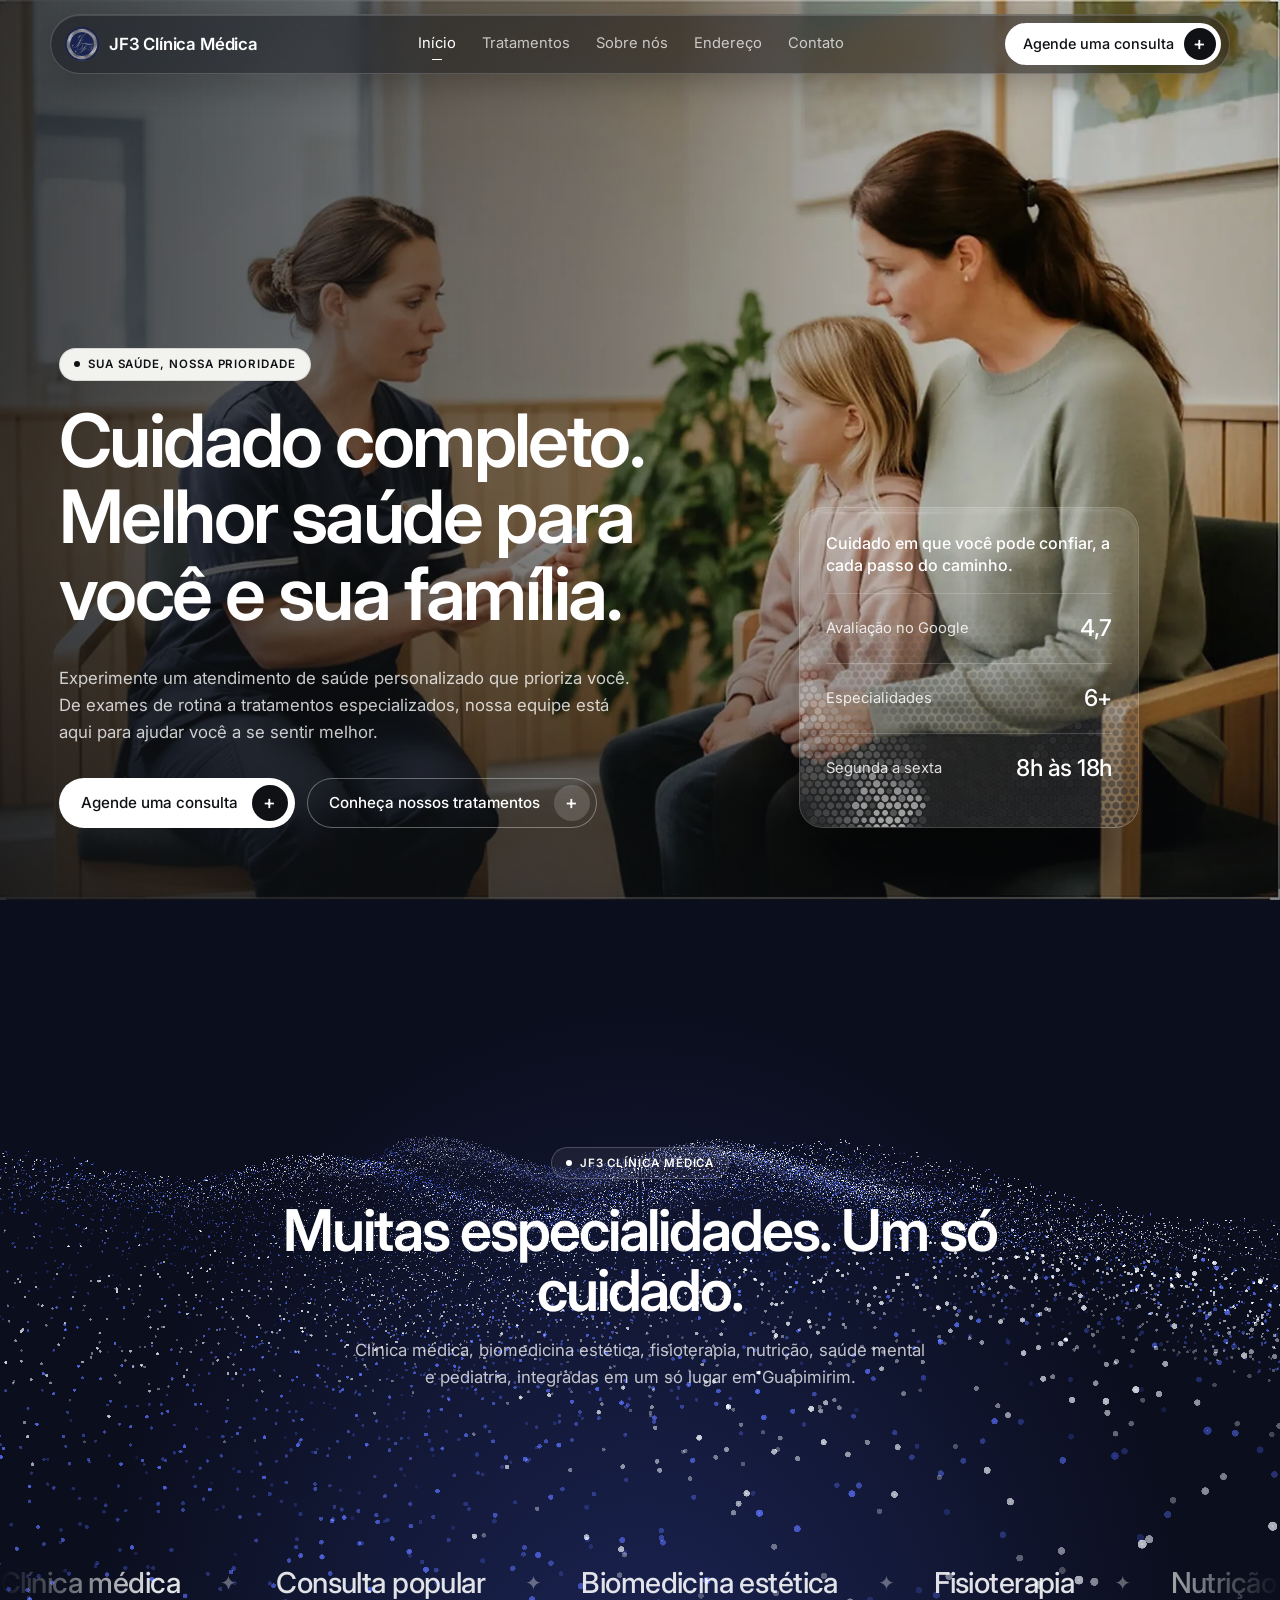
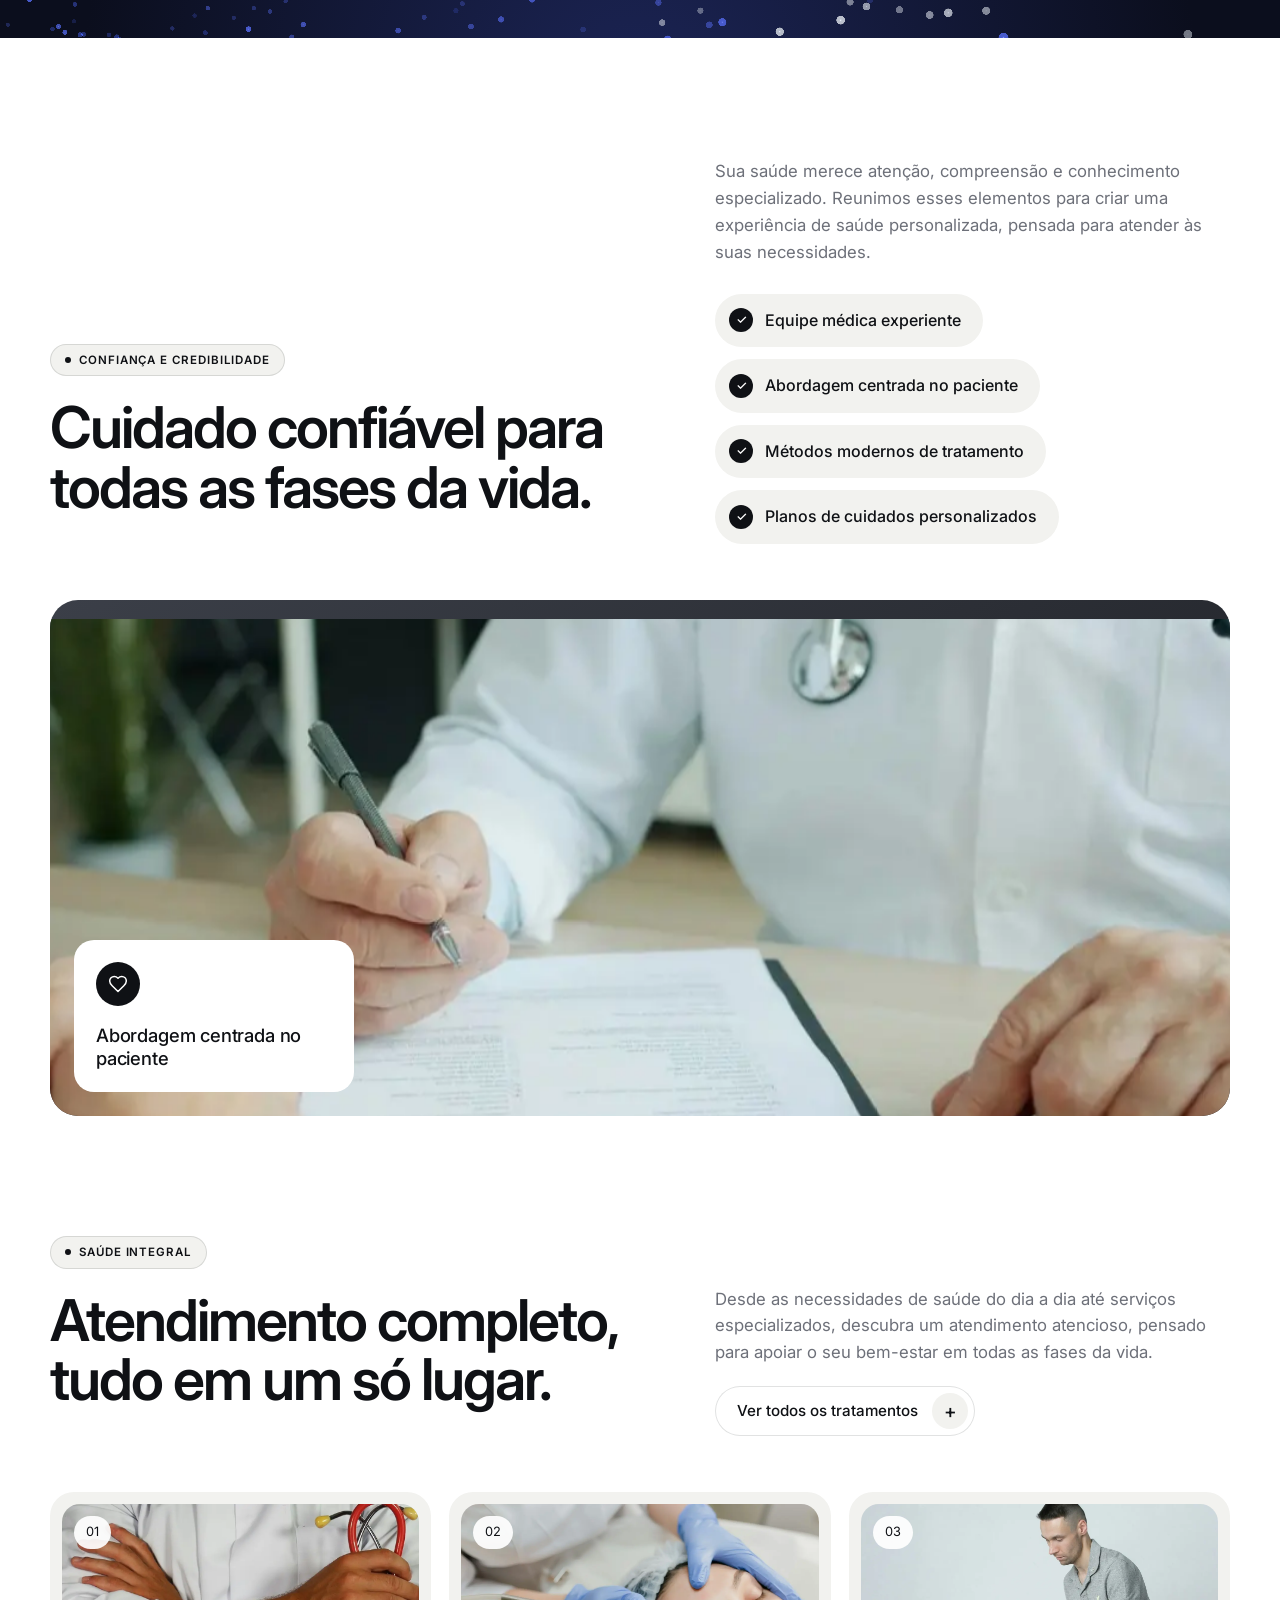
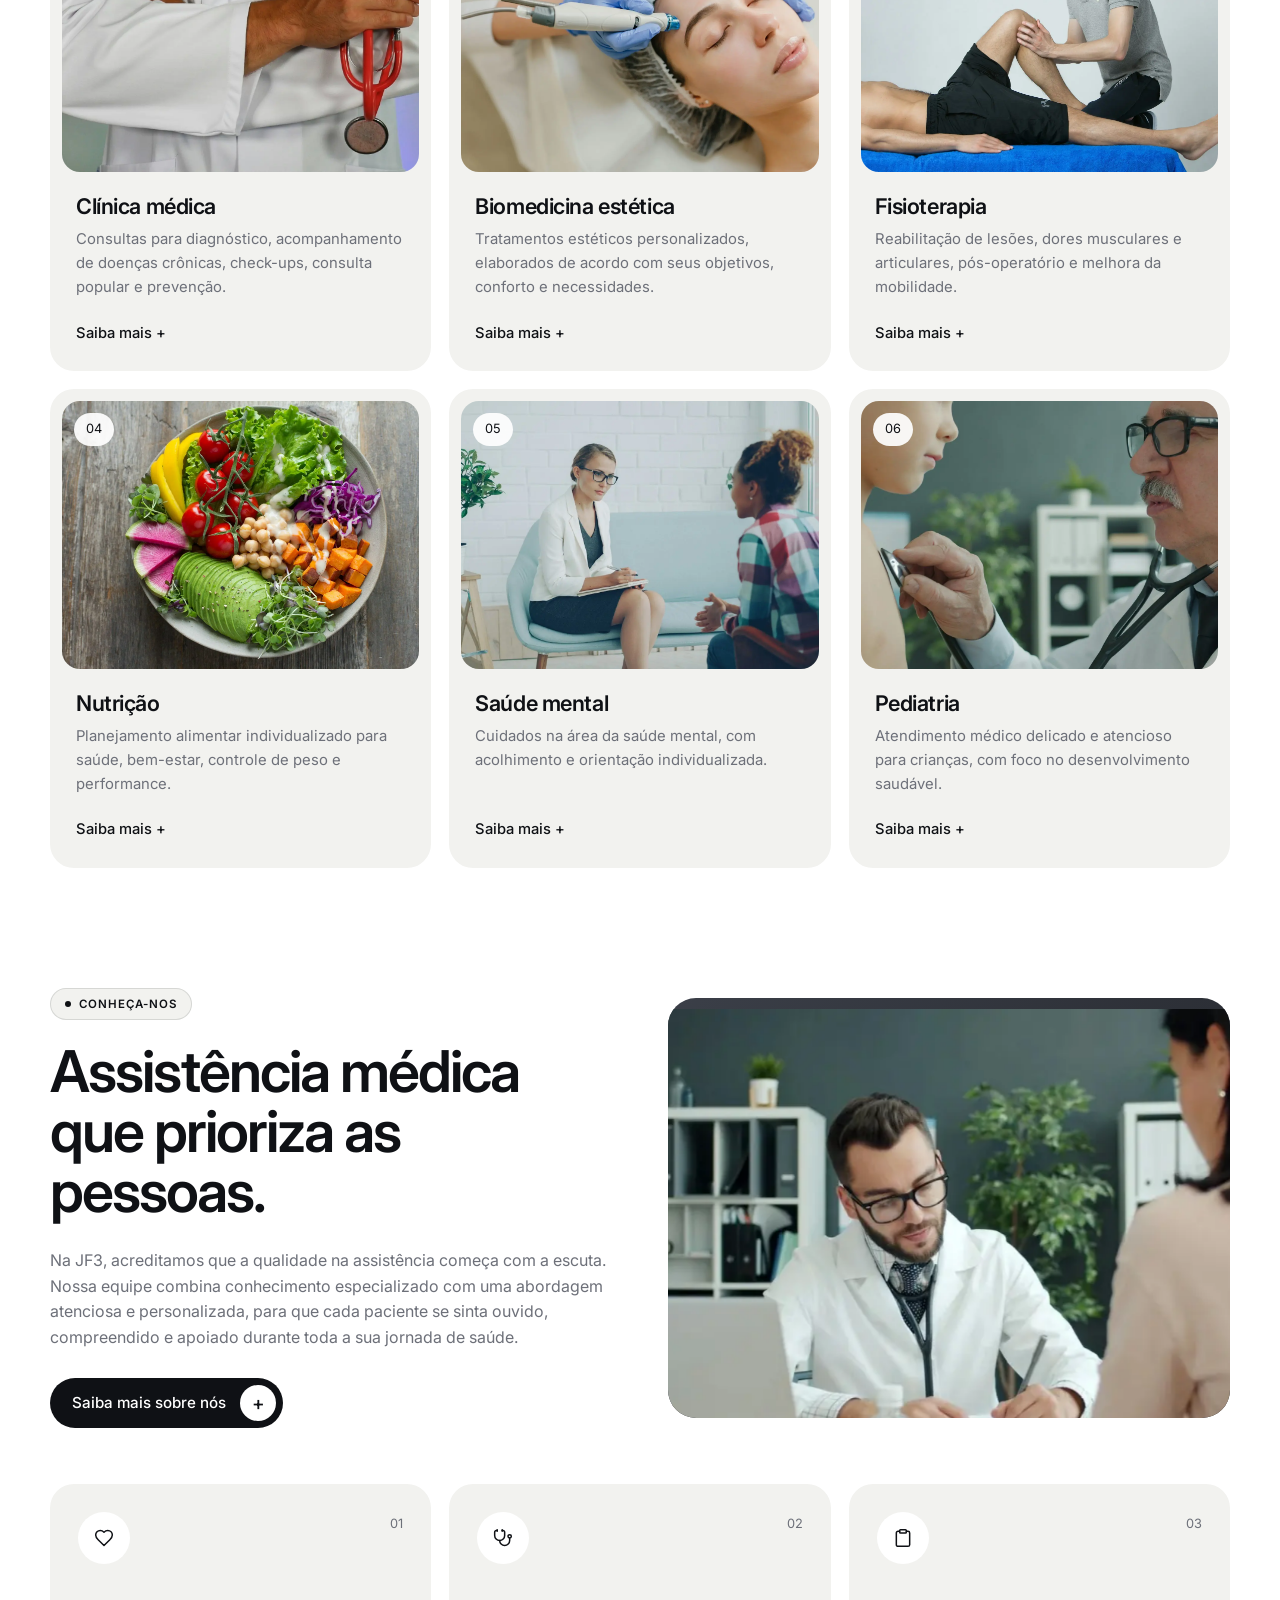
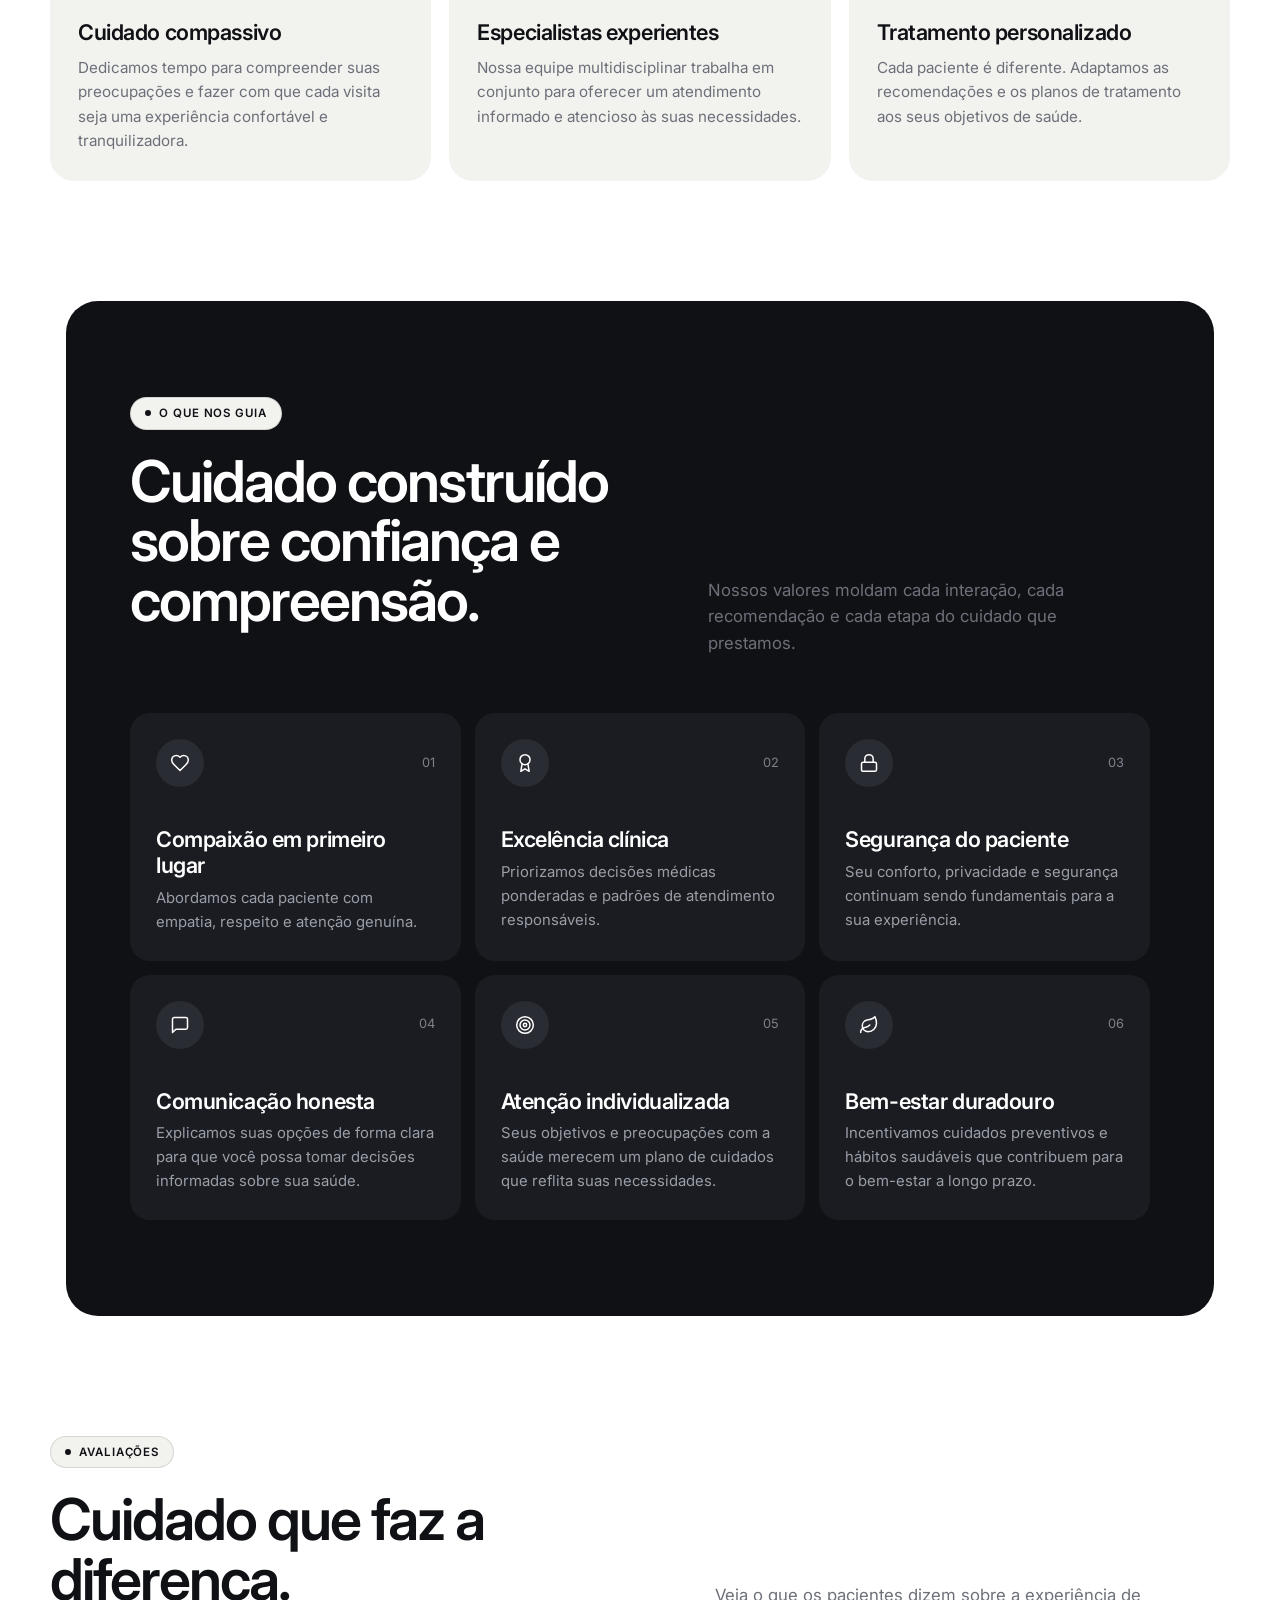
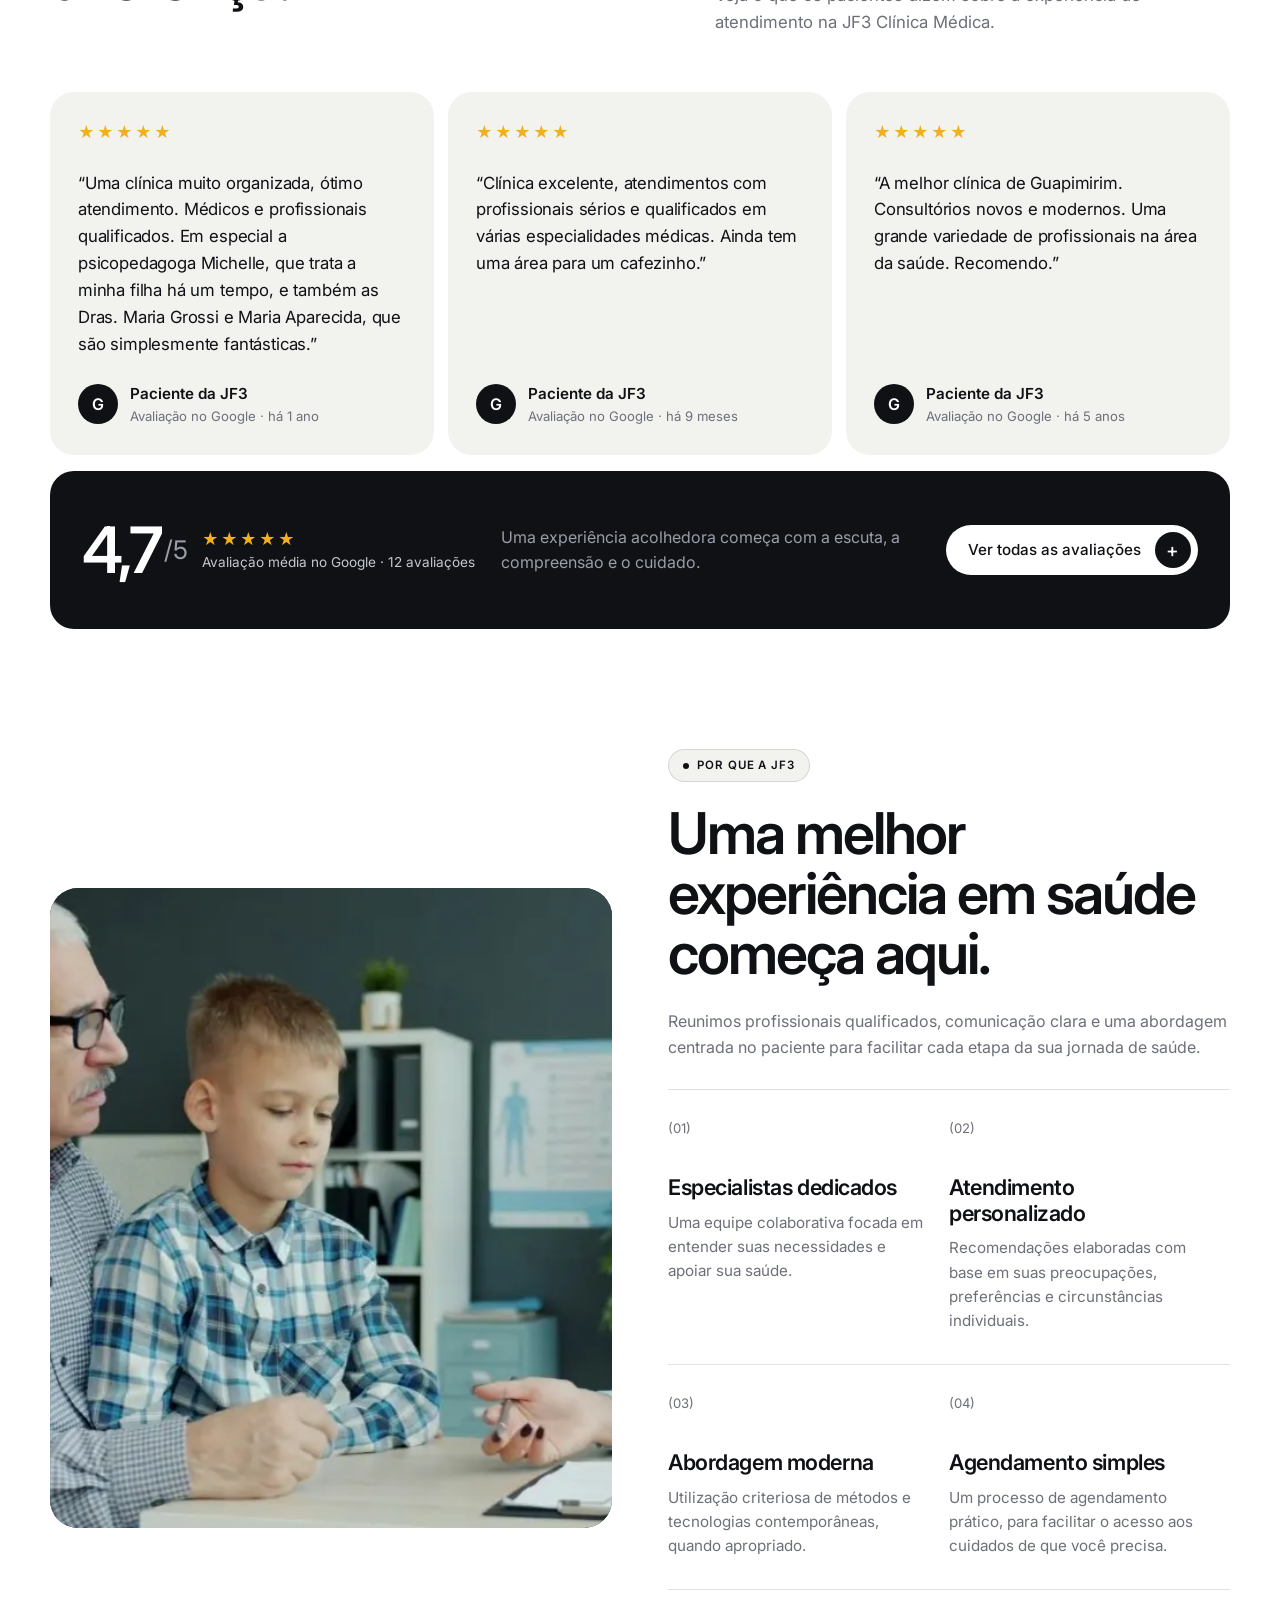
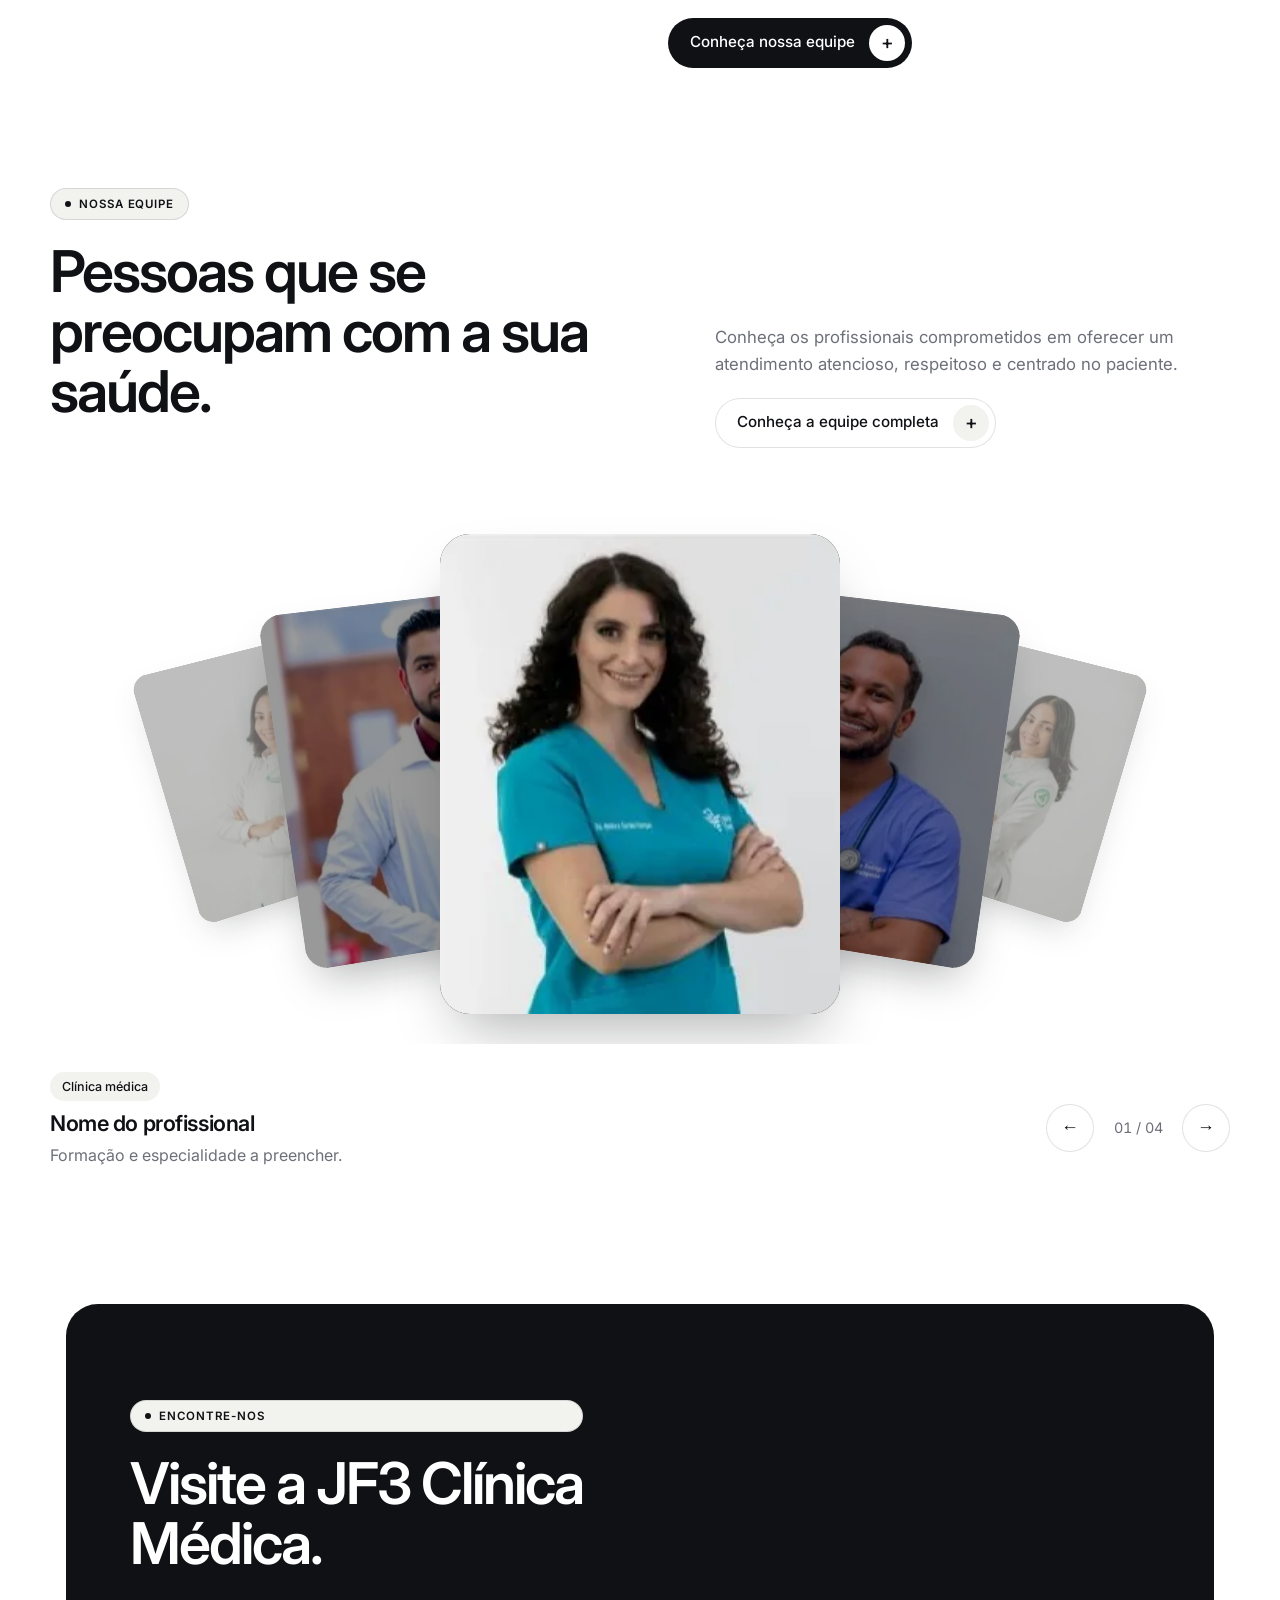
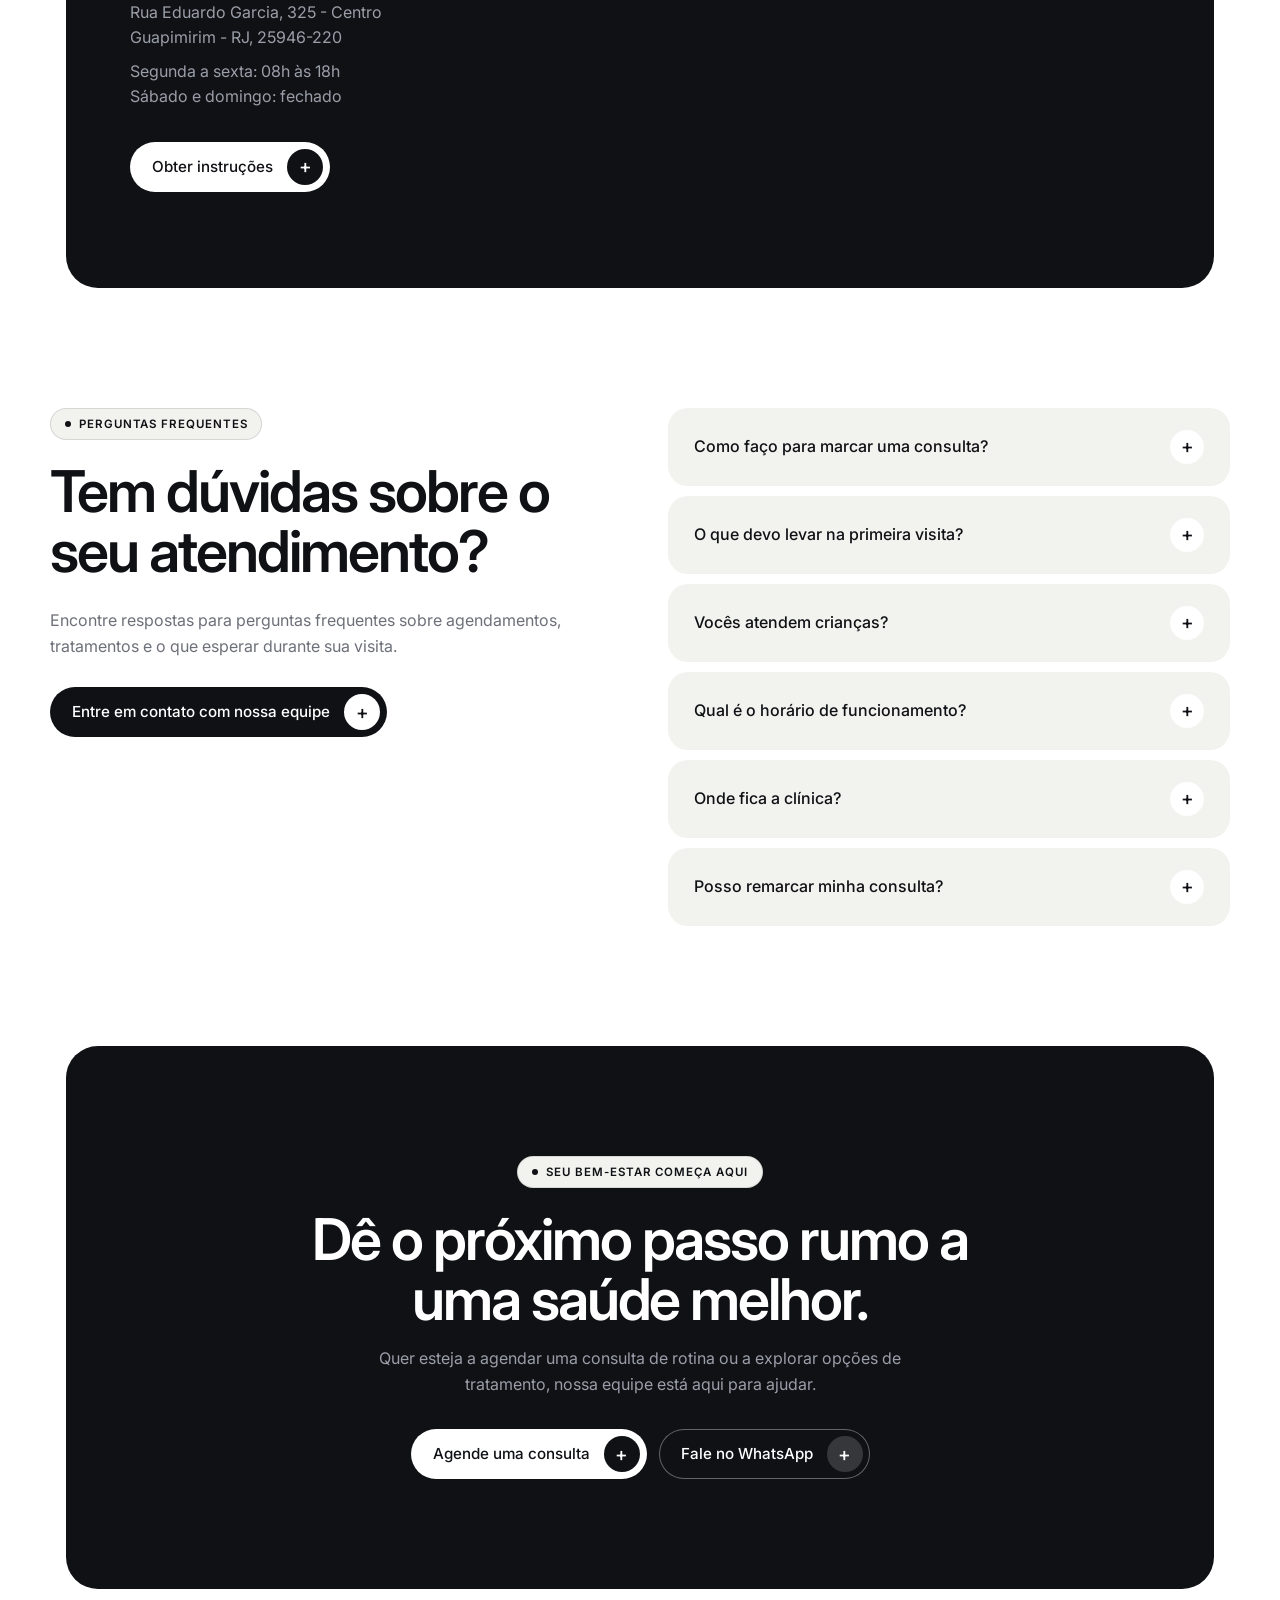
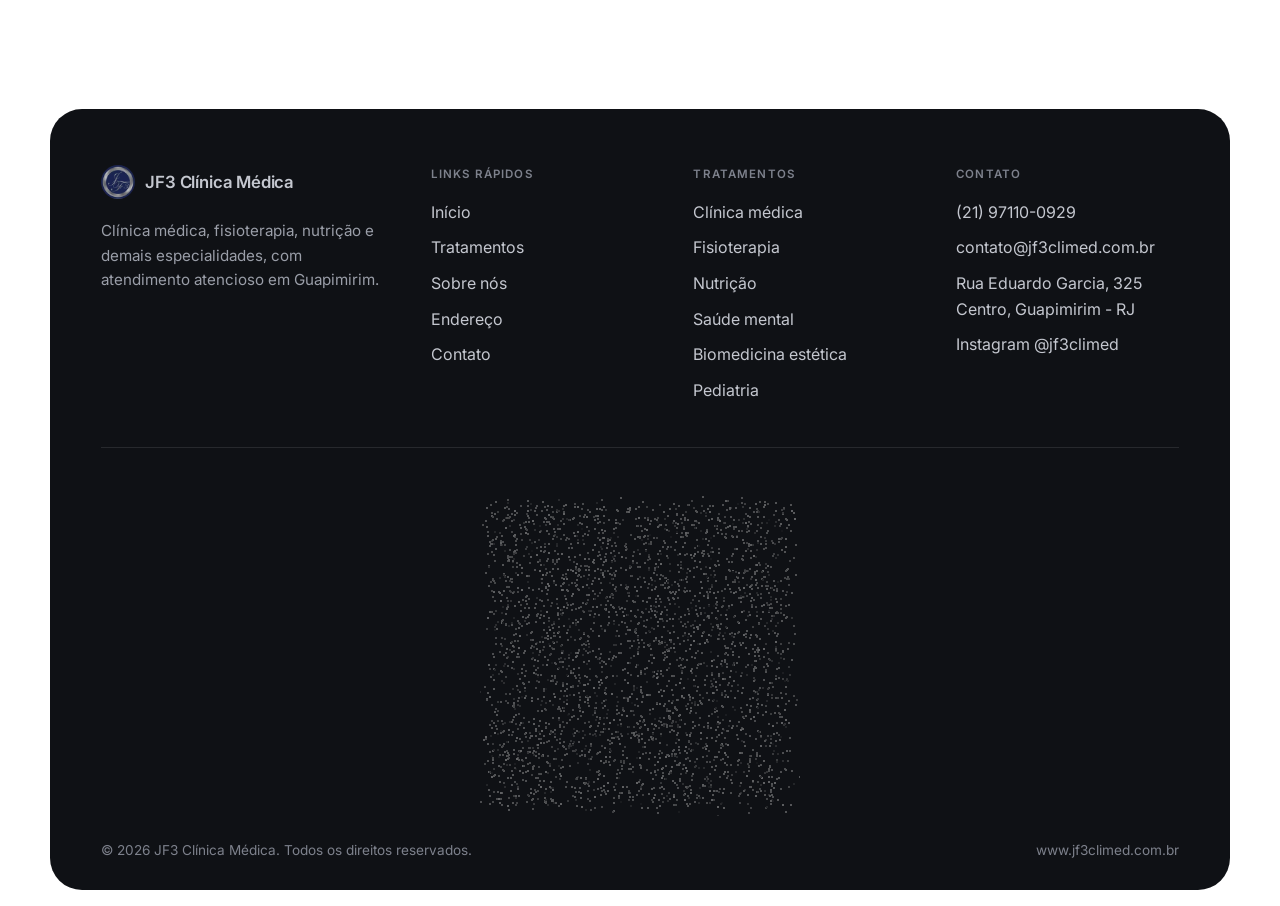
==== commit 24cd7c5e: "WhatsApp flutuante, prévia de compartilhamento, SEO local e imagens WebP - Botão de WhatsApp fixo no" ====
--- a/index.html
+++ b/index.html
@@ -3,19 +3,77 @@
 <head>
   <meta charset="utf-8">
   <meta name="viewport" content="width=device-width, initial-scale=1">
-  <title>JF3 Clínica Médica</title>
+  <title>JF3 Clínica Médica | Clínica médica em Guapimirim - RJ</title>
   <meta name="description" content="JF3 Clínica Médica em Guapimirim: clínica médica, fisioterapia, nutrição, saúde mental, biomedicina estética e pediatria. Segunda a sexta, das 08h às 18h.">
-  <link rel="icon" href="assets/logo-jf3.jpeg">
+  <link rel="canonical" href="https://lucassoaresconsultor1-spec.github.io/jf3climed-site/">
+  <meta name="theme-color" content="#0f1115">
+  <meta property="og:type" content="website">
+  <meta property="og:site_name" content="JF3 Clínica Médica">
+  <meta property="og:locale" content="pt_BR">
+  <meta property="og:title" content="JF3 Clínica Médica | Clínica médica em Guapimirim - RJ">
+  <meta property="og:description" content="JF3 Clínica Médica em Guapimirim: clínica médica, fisioterapia, nutrição, saúde mental, biomedicina estética e pediatria. Segunda a sexta, das 08h às 18h.">
+  <meta property="og:url" content="https://lucassoaresconsultor1-spec.github.io/jf3climed-site/">
+  <meta property="og:image" content="https://lucassoaresconsultor1-spec.github.io/jf3climed-site/assets/og-image.jpg">
+  <meta property="og:image:width" content="1200">
+  <meta property="og:image:height" content="630">
+  <meta property="og:image:alt" content="JF3 Clínica Médica em Guapimirim - RJ">
+  <meta name="twitter:card" content="summary_large_image">
+  <link rel="icon" type="image/png" sizes="32x32" href="assets/favicon-32.png">
+  <link rel="apple-touch-icon" href="assets/apple-touch-icon.png">
   <link rel="preconnect" href="https://fonts.googleapis.com">
   <link rel="preconnect" href="https://fonts.gstatic.com" crossorigin>
   <link href="https://fonts.googleapis.com/css2?family=Inter:wght@400;500;600;700&display=swap" rel="stylesheet">
-  <link rel="stylesheet" href="styles.css?v=202611232359">
+  <link rel="stylesheet" href="styles.css?v=202611240005">
+  <script type="application/ld+json">
+{
+  "@context": "https://schema.org",
+  "@type": "MedicalClinic",
+  "name": "JF3 Clínica Médica",
+  "url": "https://lucassoaresconsultor1-spec.github.io/jf3climed-site/",
+  "logo": "https://lucassoaresconsultor1-spec.github.io/jf3climed-site/assets/logo-jf3.jpeg",
+  "image": "https://lucassoaresconsultor1-spec.github.io/jf3climed-site/assets/og-image.jpg",
+  "telephone": "+55-21-97110-0929",
+  "email": "contato@jf3climed.com.br",
+  "address": {
+    "@type": "PostalAddress",
+    "streetAddress": "Rua Eduardo Garcia, 325 - Centro",
+    "addressLocality": "Guapimirim",
+    "addressRegion": "RJ",
+    "postalCode": "25946-220",
+    "addressCountry": "BR"
+  },
+  "openingHoursSpecification": [
+    {
+      "@type": "OpeningHoursSpecification",
+      "dayOfWeek": [
+        "Monday",
+        "Tuesday",
+        "Wednesday",
+        "Thursday",
+        "Friday"
+      ],
+      "opens": "08:00",
+      "closes": "18:00"
+    }
+  ],
+  "medicalSpecialty": [
+    "PrimaryCare",
+    "Pediatric",
+    "Physiotherapy",
+    "DietNutrition"
+  ],
+  "areaServed": "Guapimirim - RJ",
+  "sameAs": [
+    "https://www.instagram.com/jf3climed/"
+  ]
+}
+  </script>
 </head>
 <body>
 
   <header class="site-header">
     <a href="index.html" class="brand">
-      <img src="assets/logo-jf3.jpeg" alt="Logo JF3 Clínica Médica" width="34" height="34">
+      <img src="assets/logo-96.webp" alt="Logo JF3 Clínica Médica" width="34" height="34">
       <span>JF3 Clínica Médica</span>
     </a>
     <nav class="nav" id="menu" aria-label="Principal">
@@ -34,7 +92,7 @@
 
   <main>
     <section class="hero">
-      <img class="hero-bg" src="assets/hero.jpg" alt="Profissional de saúde conversando com mãe e filha na sala de espera">
+      <img fetchpriority="high" decoding="async" class="hero-bg" src="assets/hero.webp" alt="Profissional de saúde conversando com mãe e filha na sala de espera">
 
 
       <div class="hero-content">
@@ -99,7 +157,7 @@
         </div>
       </div>
       <div class="photo photo-wide">
-        <img src="assets/foto-consulta.jpg" alt="Médico preenchendo a ficha do paciente durante a consulta">
+        <img loading="lazy" decoding="async" src="assets/foto-consulta.webp" alt="Médico preenchendo a ficha do paciente durante a consulta">
         <div class="photo-float">
           <span class="icon"><svg width="20" height="20" viewBox="0 0 24 24" fill="none" stroke="currentColor" stroke-width="1.8" stroke-linecap="round" stroke-linejoin="round" aria-hidden="true"><path d="M19 14c1.49-1.46 3-3.21 3-5.5A5.5 5.5 0 0 0 16.5 3c-1.76 0-3 .5-4.5 2-1.5-1.5-2.74-2-4.5-2A5.5 5.5 0 0 0 2 8.5c0 2.3 1.5 4.05 3 5.5l7 7Z"/></svg></span>
           <strong>Abordagem centrada no paciente</strong>
@@ -120,37 +178,37 @@
       </div>
       <div class="cards cards-3 m-grid2">
         <article class="tcard">
-          <div class="media"><img src="assets/trat-clinica.jpg" alt=""><span class="badge">01</span></div>
+          <div class="media"><img loading="lazy" decoding="async" src="assets/trat-clinica.webp" alt=""><span class="badge">01</span></div>
           <h3>Clínica médica</h3>
           <p>Consultas para diagnóstico, acompanhamento de doenças crônicas, check-ups, consulta popular e prevenção.</p>
           <a href="tratamento.html#clinica" class="more">Saiba mais</a>
         </article>
         <article class="tcard">
-          <div class="media"><img src="assets/trat-biomedicina.jpg" alt=""><span class="badge">02</span></div>
+          <div class="media"><img loading="lazy" decoding="async" src="assets/trat-biomedicina.webp" alt=""><span class="badge">02</span></div>
           <h3>Biomedicina estética</h3>
           <p>Tratamentos estéticos personalizados, elaborados de acordo com seus objetivos, conforto e necessidades.</p>
           <a href="tratamento.html#biomedicina" class="more">Saiba mais</a>
         </article>
         <article class="tcard">
-          <div class="media"><img src="assets/trat-fisio.jpg" alt=""><span class="badge">03</span></div>
+          <div class="media"><img loading="lazy" decoding="async" src="assets/trat-fisio.webp" alt=""><span class="badge">03</span></div>
           <h3>Fisioterapia</h3>
           <p>Reabilitação de lesões, dores musculares e articulares, pós-operatório e melhora da mobilidade.</p>
           <a href="tratamento.html#fisioterapia" class="more">Saiba mais</a>
         </article>
         <article class="tcard">
-          <div class="media"><img src="assets/trat-nutricao.jpg" alt=""><span class="badge">04</span></div>
+          <div class="media"><img loading="lazy" decoding="async" src="assets/trat-nutricao.webp" alt=""><span class="badge">04</span></div>
           <h3>Nutrição</h3>
           <p>Planejamento alimentar individualizado para saúde, bem-estar, controle de peso e performance.</p>
           <a href="tratamento.html#nutricao" class="more">Saiba mais</a>
         </article>
         <article class="tcard">
-          <div class="media"><img src="assets/trat-saude-mental.jpg" alt=""><span class="badge">05</span></div>
+          <div class="media"><img loading="lazy" decoding="async" src="assets/trat-saude-mental.webp" alt=""><span class="badge">05</span></div>
           <h3>Saúde mental</h3>
           <p>Cuidados na área da saúde mental, com acolhimento e orientação individualizada.</p>
           <a href="tratamento.html#saude-mental" class="more">Saiba mais</a>
         </article>
         <article class="tcard">
-          <div class="media"><img src="assets/trat-pediatria.jpg" alt=""><span class="badge">06</span></div>
+          <div class="media"><img loading="lazy" decoding="async" src="assets/trat-pediatria.webp" alt=""><span class="badge">06</span></div>
           <h3>Pediatria</h3>
           <p>Atendimento médico delicado e atencioso para crianças, com foco no desenvolvimento saudável.</p>
           <a href="tratamento.html#pediatria" class="more">Saiba mais</a>
@@ -167,7 +225,7 @@
           <a href="sobre.html" class="btn btn-dark" style="margin-top: 12px;">Saiba mais sobre nós</a>
         </div>
         <div class="photo">
-          <img src="assets/foto-medico.jpg" alt="Médico atendendo uma paciente no consultório">
+          <img loading="lazy" decoding="async" src="assets/foto-medico.webp" alt="Médico atendendo uma paciente no consultório">
         </div>
       </div>
       <div class="cards cards-3 m-carousel" data-autoplay="2200">
@@ -278,7 +336,7 @@
     <section class="section" style="padding-top: 0;">
       <div class="split">
         <div class="photo photo-tall">
-          <img src="assets/foto-familia.jpg" alt="Médica explicando o tratamento para um menino e o avô" style="object-position: 30% center;">
+          <img loading="lazy" decoding="async" src="assets/foto-familia.webp" alt="Médica explicando o tratamento para um menino e o avô" style="object-position: 30% center;">
         </div>
         <div>
           <p class="eyebrow">Por que a JF3</p>
@@ -308,25 +366,25 @@
       </div>
       <div class="team-grid" data-coverflow>
         <article class="team-card">
-          <img src="assets/ref-team-1.jpg" alt="Profissional da equipe">
+          <img loading="lazy" decoding="async" src="assets/ref-team-1.webp" alt="Profissional da equipe">
           <span class="tag">Clínica médica</span>
           <h3>Nome do profissional</h3>
           <p>Formação e especialidade a preencher.</p>
         </article>
         <article class="team-card">
-          <img src="assets/ref-team-2.jpg" alt="Profissional da equipe">
+          <img loading="lazy" decoding="async" src="assets/ref-team-2.webp" alt="Profissional da equipe">
           <span class="tag">Clínica médica</span>
           <h3>Nome do profissional</h3>
           <p>Formação e especialidade a preencher.</p>
         </article>
         <article class="team-card">
-          <img src="assets/ref-team-3.jpg" alt="Profissional da equipe">
+          <img loading="lazy" decoding="async" src="assets/ref-team-3.webp" alt="Profissional da equipe">
           <span class="tag">Pediatria</span>
           <h3>Nome do profissional</h3>
           <p>Formação e especialidade a preencher.</p>
         </article>
         <article class="team-card">
-          <img src="assets/ref-team-4.jpg" alt="Profissional da equipe">
+          <img loading="lazy" decoding="async" src="assets/ref-team-4.webp" alt="Profissional da equipe">
           <span class="tag">Fisioterapia</span>
           <h3>Nome do profissional</h3>
           <p>Formação e especialidade a preencher.</p>
@@ -408,7 +466,7 @@
   <footer class="site-footer">
     <div class="footer-top">
       <div>
-        <a href="index.html" class="brand"><img src="assets/logo-jf3.jpeg" alt="" width="44" height="44"><span>JF3 Clínica Médica</span></a>
+        <a href="index.html" class="brand"><img loading="lazy" decoding="async" src="assets/logo-96.webp" alt="" width="44" height="44"><span>JF3 Clínica Médica</span></a>
         <p class="footer-about">Clínica médica, fisioterapia, nutrição e demais especialidades, com atendimento atencioso em Guapimirim.</p>
       </div>
       <div>
@@ -442,14 +500,16 @@
         </ul>
       </div>
     </div>
-    <canvas class="footer-mark" data-particles="assets/logo-mark.png" aria-hidden="true"></canvas>
+    <canvas class="footer-mark" data-particles="assets/logo-mark.webp" aria-hidden="true"></canvas>
     <div class="footer-bottom">
       <span>© <span class="year"></span> JF3 Clínica Médica. Todos os direitos reservados.</span>
       <span>www.jf3climed.com.br</span>
     </div>
   </footer>
 
-  <script src="script.js?v=202611232359"></script>
-  <script src="effects.js?v=202611232359"></script>
+  <a class="wa-float" href="https://wa.me/5521971100929?text=Ol%C3%A1!%20Gostaria%20de%20agendar%20uma%20consulta%20na%20JF3%20Cl%C3%ADnica%20M%C3%A9dica." target="_blank" rel="noopener" aria-label="Conversar com a JF3 no WhatsApp"><svg viewBox="0 0 24 24" fill="currentColor" aria-hidden="true"><path d="M17.472 14.382c-.297-.149-1.758-.867-2.03-.967-.273-.099-.471-.148-.67.15-.197.297-.767.966-.94 1.164-.173.199-.347.223-.644.075-.297-.15-1.255-.463-2.39-1.475-.883-.788-1.48-1.761-1.653-2.059-.173-.297-.018-.458.13-.606.134-.133.298-.347.446-.52.149-.174.198-.298.298-.497.099-.198.05-.371-.025-.52-.075-.149-.669-1.612-.916-2.207-.242-.579-.487-.5-.669-.51-.173-.008-.371-.01-.57-.01-.198 0-.52.074-.792.372-.272.297-1.04 1.016-1.04 2.479 0 1.462 1.065 2.875 1.213 3.074.149.198 2.096 3.2 5.077 4.487.709.306 1.262.489 1.694.625.712.227 1.36.195 1.871.118.571-.085 1.758-.719 2.006-1.413.248-.694.248-1.289.173-1.413-.074-.124-.272-.198-.57-.347m-5.421 7.403h-.004a9.87 9.87 0 01-5.031-1.378l-.361-.214-3.741.982.998-3.648-.235-.374a9.86 9.86 0 01-1.51-5.26c.001-5.45 4.436-9.884 9.888-9.884 2.64 0 5.122 1.03 6.988 2.898a9.825 9.825 0 012.893 6.994c-.003 5.45-4.437 9.884-9.885 9.884m8.413-18.297A11.815 11.815 0 0012.05 0C5.495 0 .16 5.335.157 11.892c0 2.096.547 4.142 1.588 5.945L.057 24l6.305-1.654a11.882 11.882 0 005.683 1.448h.005c6.554 0 11.89-5.335 11.893-11.893a11.821 11.821 0 00-3.48-8.413Z"/></svg></a>
+
+  <script src="script.js?v=202611240005"></script>
+  <script src="effects.js?v=202611240005"></script>
 </body>
 </html>
--- a/styles.css
+++ b/styles.css
@@ -1409,3 +1409,51 @@
   .tips > div { padding: 18px; }
   .tips h3 { margin-top: 14px; }
 }
+
+/* Botão flutuante de WhatsApp (celular e tablet) */
+.wa-float { display: none; }
+@keyframes wa-in { from { opacity: 0; transform: scale(0.6) translateY(20px); } to { opacity: 1; transform: none; } }
+@keyframes wa-ring { from { transform: scale(1); opacity: 0.55; } to { transform: scale(1.7); opacity: 0; } }
+@media (max-width: 960px) {
+  .wa-float {
+    position: fixed;
+    right: calc(16px + env(safe-area-inset-right, 0px));
+    bottom: calc(18px + env(safe-area-inset-bottom, 0px));
+    z-index: 40;
+    display: grid;
+    place-items: center;
+    width: 58px;
+    height: 58px;
+    border-radius: 50%;
+    background: #25d366;
+    color: #fff;
+    box-shadow: 0 10px 28px rgba(0, 0, 0, 0.28);
+    animation: wa-in 0.5s 1.2s ease both;
+  }
+  .wa-float svg { width: 30px; height: 30px; }
+  .wa-float::before {
+    content: "";
+    position: absolute;
+    inset: 0;
+    border-radius: 50%;
+    background: #25d366;
+    z-index: -1;
+    animation: wa-ring 2.4s 2s ease-out infinite;
+  }
+  .wa-float:focus-visible { outline: 3px solid #fff; outline-offset: 3px; }
+}
+
+/* Celular: rodapé também em tela cheia, de ponta a ponta, continuando os blocos escuros */
+@media (max-width: 760px) {
+  .site-footer {
+    display: flex;
+    flex-direction: column;
+    justify-content: center;
+    width: 100%;
+    min-height: min(100vh, 1000px);
+    min-height: min(100lvh, 1000px);
+    margin: 0;
+    border-radius: 0;
+    padding: calc(96px + env(safe-area-inset-top, 0px)) 20px calc(96px + env(safe-area-inset-bottom, 0px));
+  }
+}
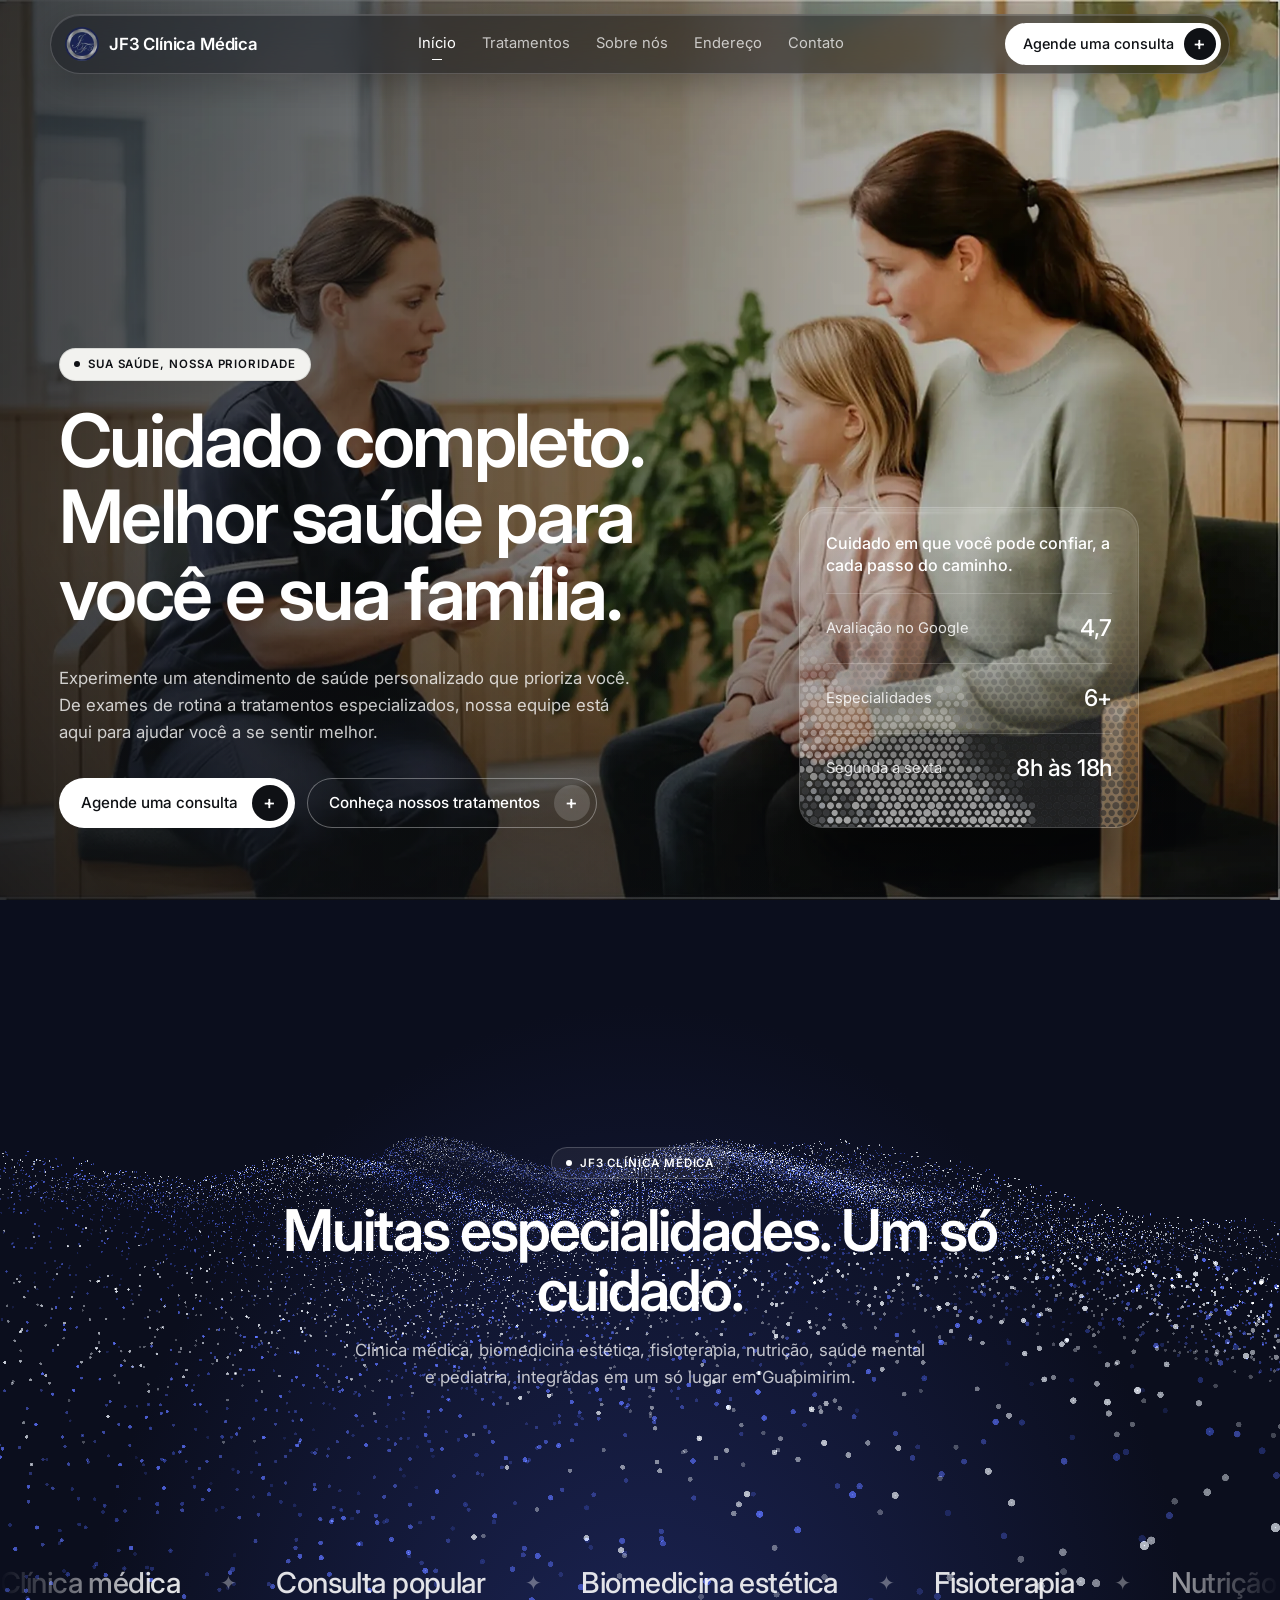
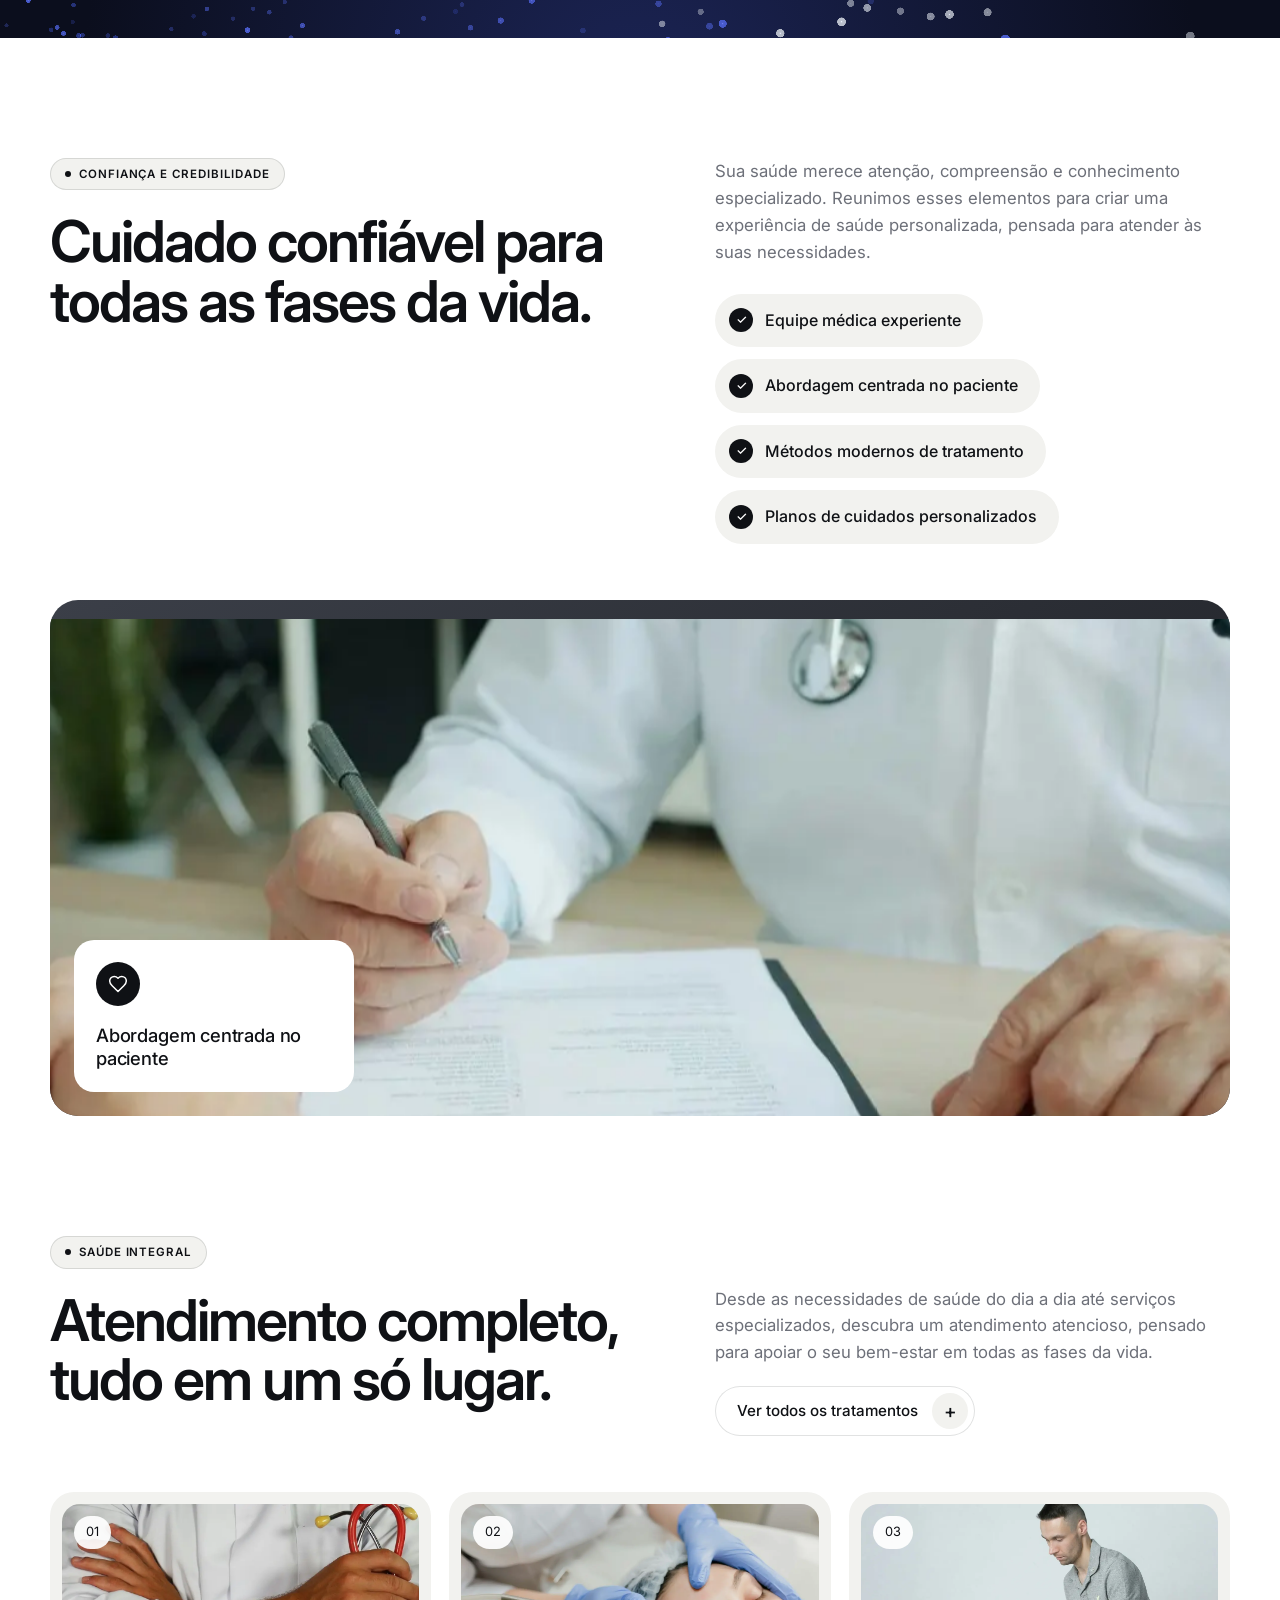
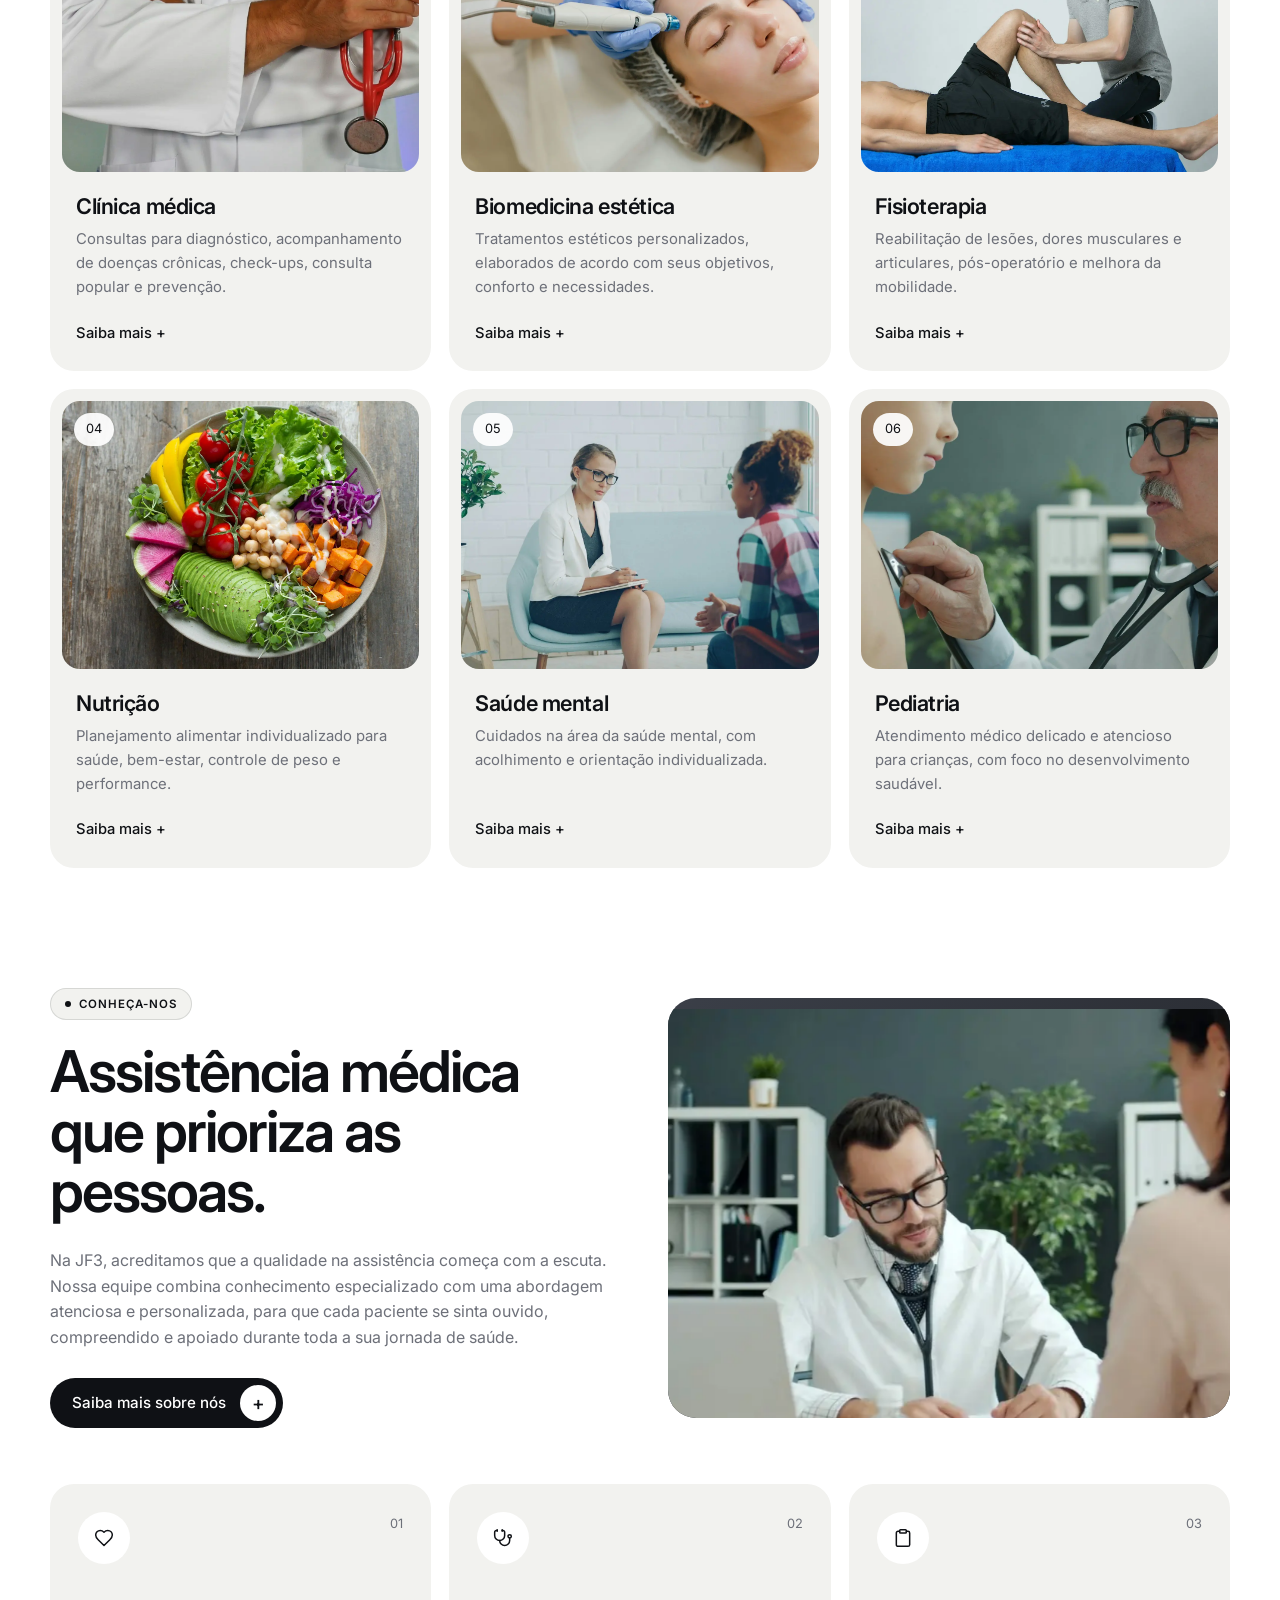
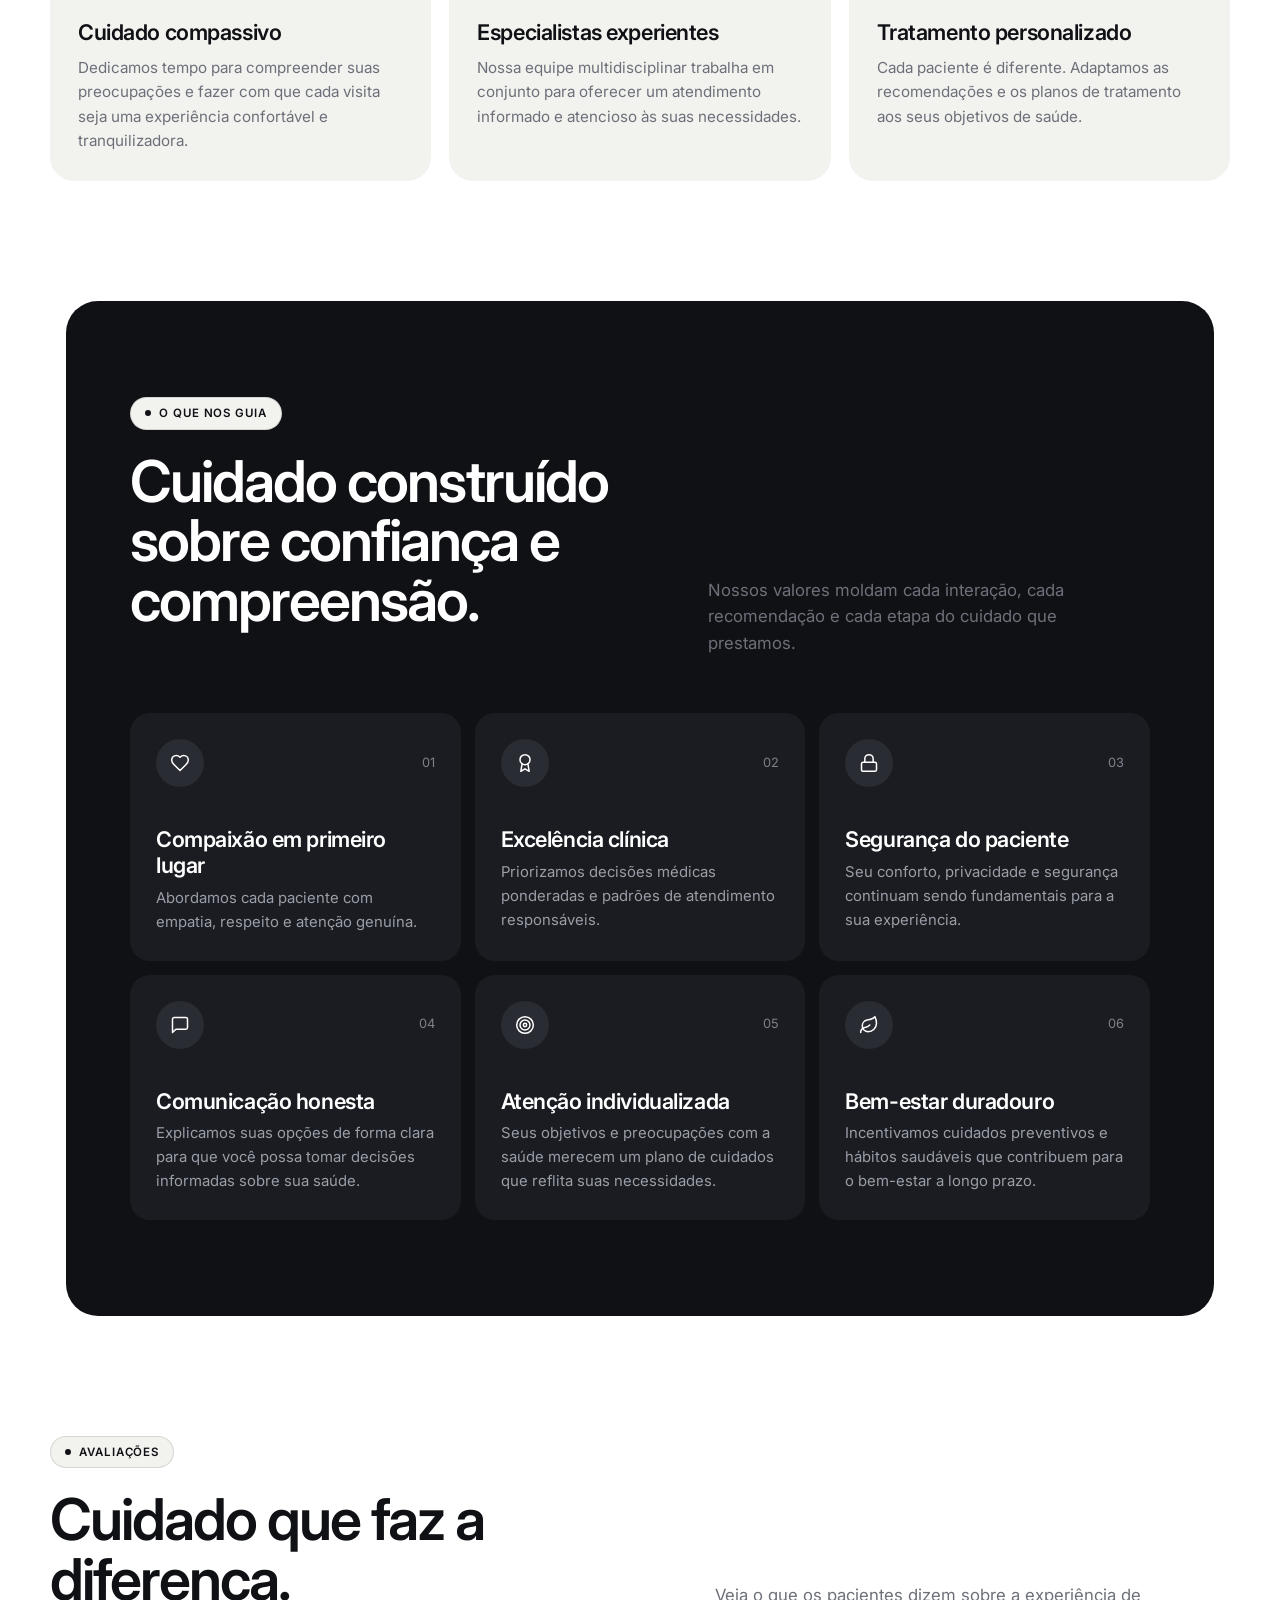
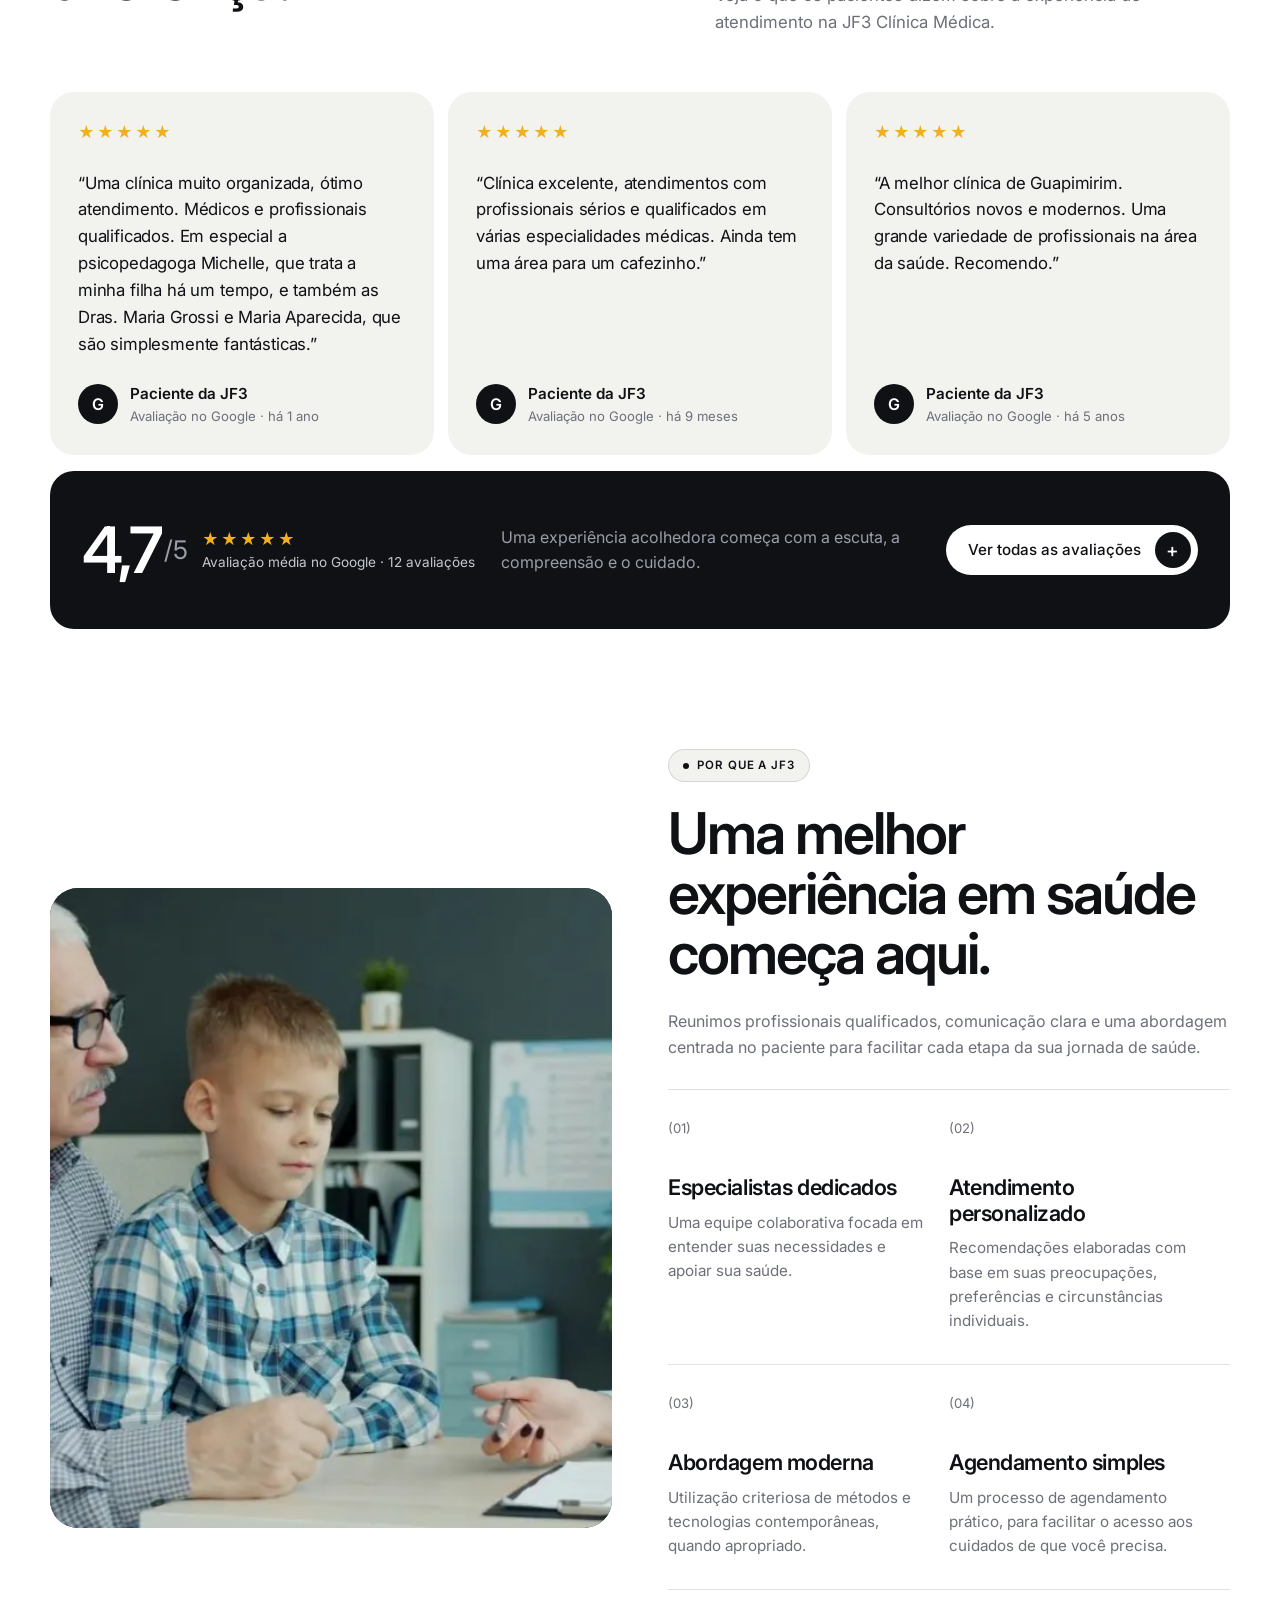
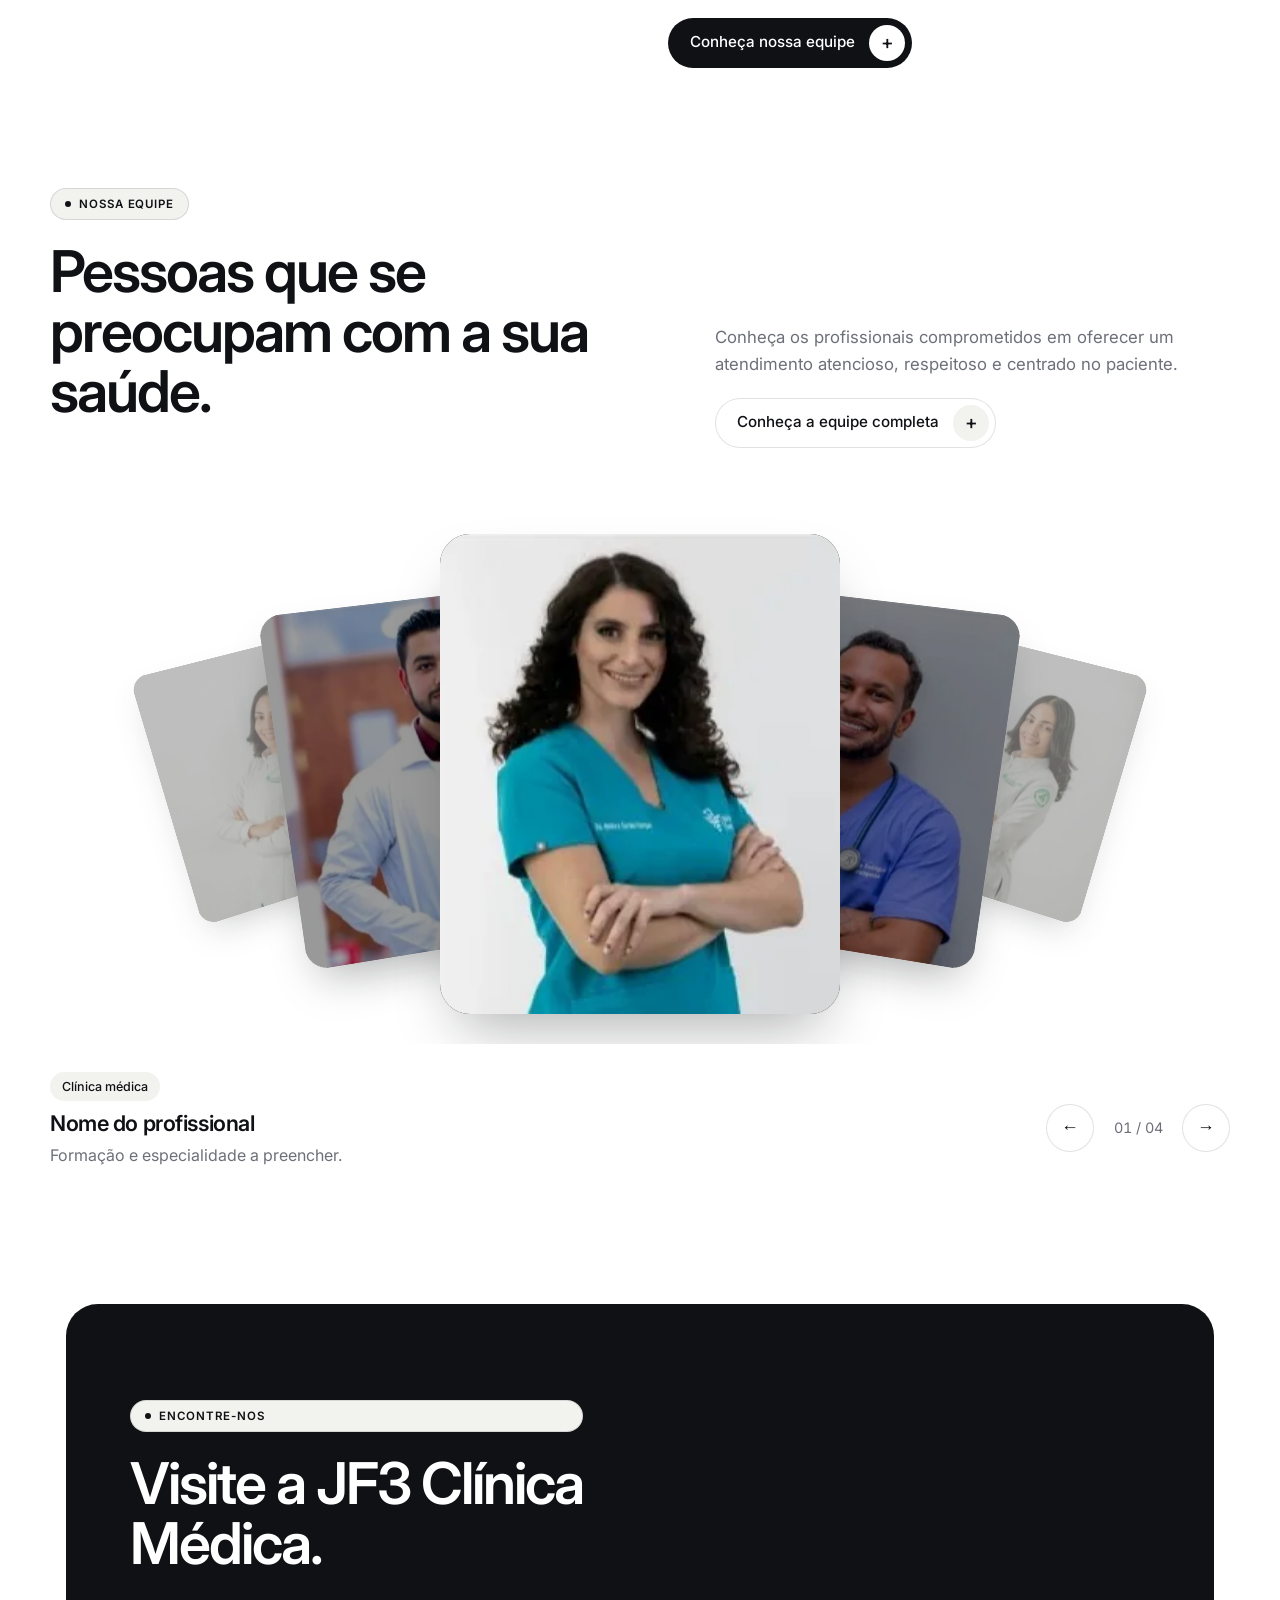
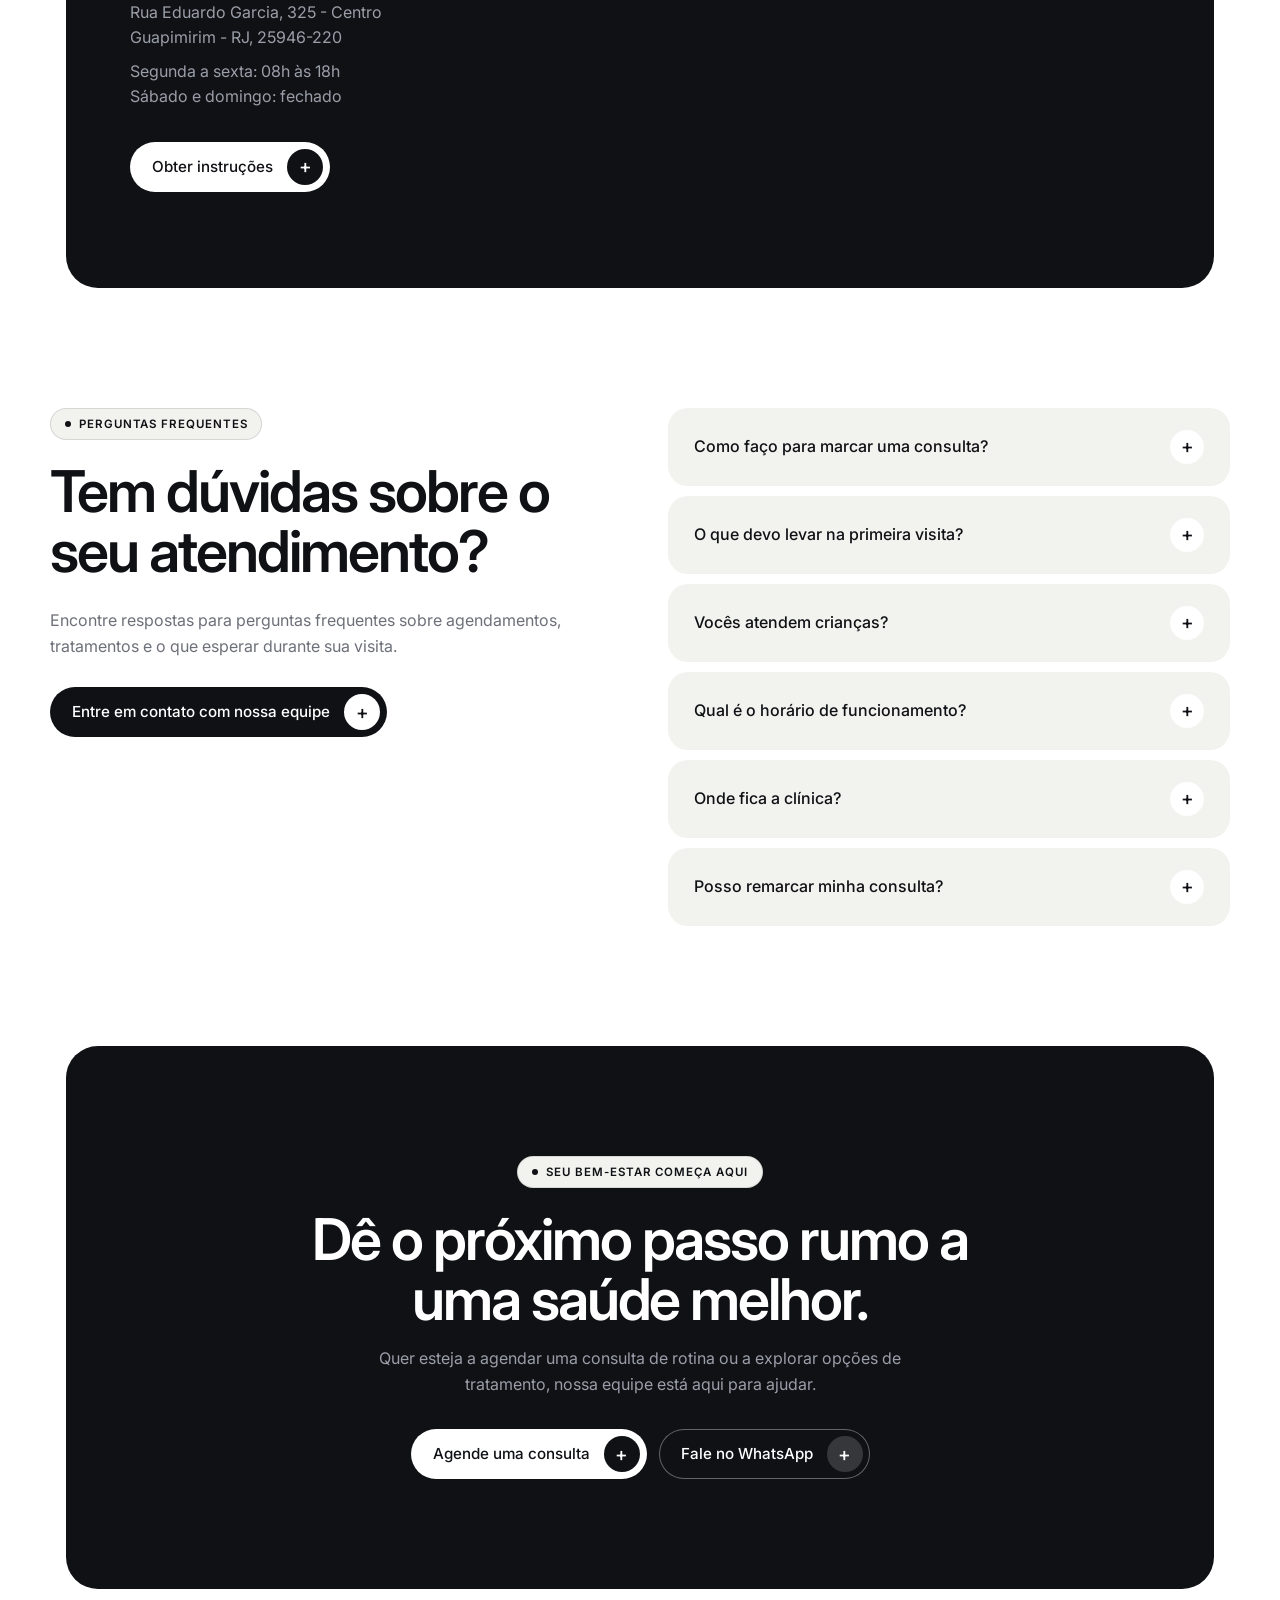
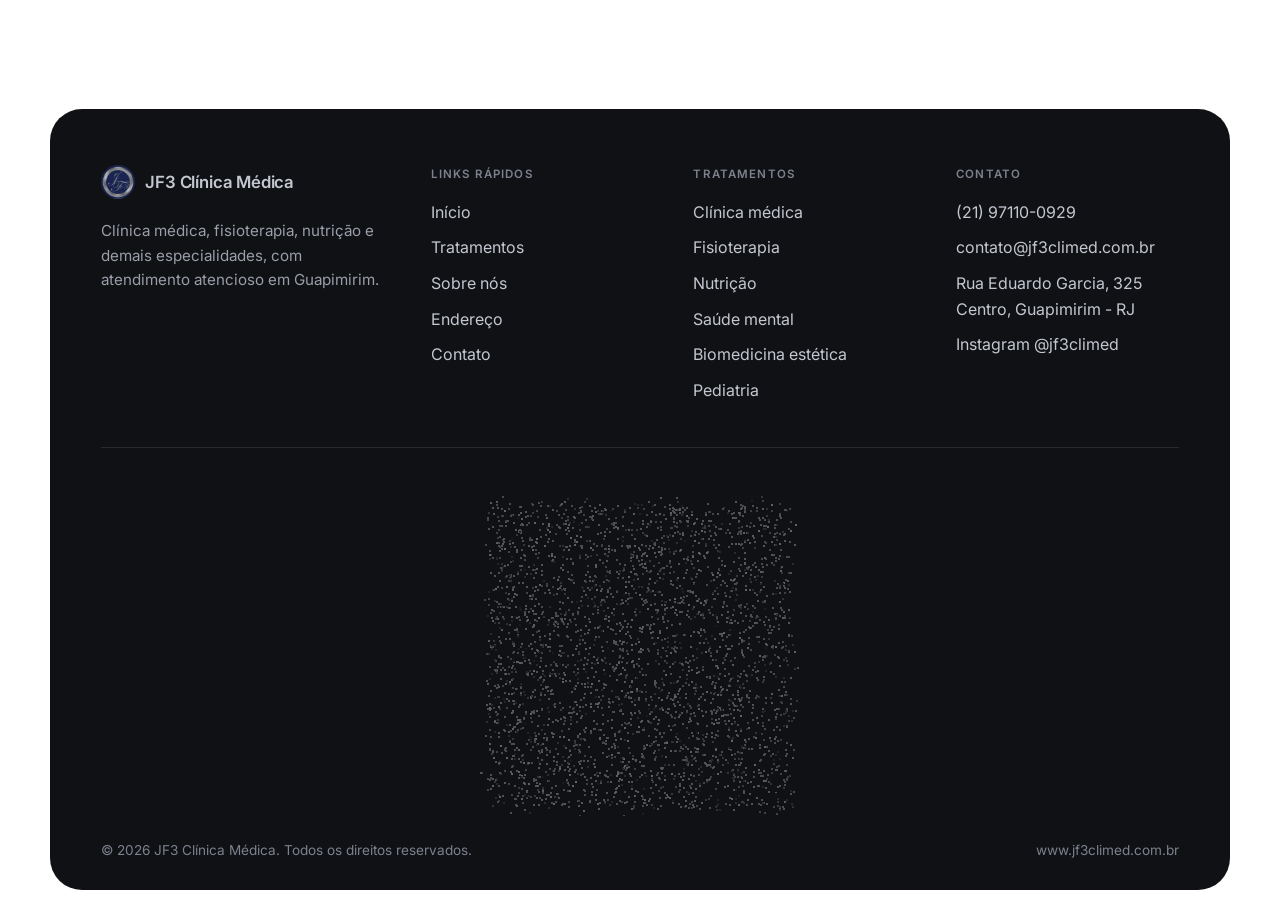
==== commit d87bf810: "Desktop: seção Confiança com título e lista alinhados pelo topo Co-Authored-By: Claude Opus 5.5 <nor" ====
--- a/index.html
+++ b/index.html
@@ -23,7 +23,7 @@
   <link rel="preconnect" href="https://fonts.googleapis.com">
   <link rel="preconnect" href="https://fonts.gstatic.com" crossorigin>
   <link href="https://fonts.googleapis.com/css2?family=Inter:wght@400;500;600;700&display=swap" rel="stylesheet">
-  <link rel="stylesheet" href="styles.css?v=202611240005">
+  <link rel="stylesheet" href="styles.css?v=202611240642">
   <script type="application/ld+json">
 {
   "@context": "https://schema.org",
@@ -141,7 +141,7 @@
     </section>
 
     <section class="section">
-      <div class="section-head">
+      <div class="section-head head-top">
         <div>
           <p class="eyebrow">Confiança e credibilidade</p>
           <h2>Cuidado confiável para todas as fases da vida.</h2>
@@ -509,7 +509,7 @@
 
   <a class="wa-float" href="https://wa.me/5521971100929?text=Ol%C3%A1!%20Gostaria%20de%20agendar%20uma%20consulta%20na%20JF3%20Cl%C3%ADnica%20M%C3%A9dica." target="_blank" rel="noopener" aria-label="Conversar com a JF3 no WhatsApp"><svg viewBox="0 0 24 24" fill="currentColor" aria-hidden="true"><path d="M17.472 14.382c-.297-.149-1.758-.867-2.03-.967-.273-.099-.471-.148-.67.15-.197.297-.767.966-.94 1.164-.173.199-.347.223-.644.075-.297-.15-1.255-.463-2.39-1.475-.883-.788-1.48-1.761-1.653-2.059-.173-.297-.018-.458.13-.606.134-.133.298-.347.446-.52.149-.174.198-.298.298-.497.099-.198.05-.371-.025-.52-.075-.149-.669-1.612-.916-2.207-.242-.579-.487-.5-.669-.51-.173-.008-.371-.01-.57-.01-.198 0-.52.074-.792.372-.272.297-1.04 1.016-1.04 2.479 0 1.462 1.065 2.875 1.213 3.074.149.198 2.096 3.2 5.077 4.487.709.306 1.262.489 1.694.625.712.227 1.36.195 1.871.118.571-.085 1.758-.719 2.006-1.413.248-.694.248-1.289.173-1.413-.074-.124-.272-.198-.57-.347m-5.421 7.403h-.004a9.87 9.87 0 01-5.031-1.378l-.361-.214-3.741.982.998-3.648-.235-.374a9.86 9.86 0 01-1.51-5.26c.001-5.45 4.436-9.884 9.888-9.884 2.64 0 5.122 1.03 6.988 2.898a9.825 9.825 0 012.893 6.994c-.003 5.45-4.437 9.884-9.885 9.884m8.413-18.297A11.815 11.815 0 0012.05 0C5.495 0 .16 5.335.157 11.892c0 2.096.547 4.142 1.588 5.945L.057 24l6.305-1.654a11.882 11.882 0 005.683 1.448h.005c6.554 0 11.89-5.335 11.893-11.893a11.821 11.821 0 00-3.48-8.413Z"/></svg></a>
 
-  <script src="script.js?v=202611240005"></script>
-  <script src="effects.js?v=202611240005"></script>
+  <script src="script.js?v=202611240642"></script>
+  <script src="effects.js?v=202611240642"></script>
 </body>
 </html>
--- a/styles.css
+++ b/styles.css
@@ -1457,3 +1457,9 @@
     padding: calc(96px + env(safe-area-inset-top, 0px)) 20px calc(96px + env(safe-area-inset-bottom, 0px));
   }
 }
+
+/* Desktop: na seção "Confiança", título e lista alinhados pelo topo (sem vazio acima do título) */
+@media (min-width: 961px) {
+  .section-head.head-top { align-items: start; }
+  .section-head.head-top h2 { margin-bottom: 0; }
+}
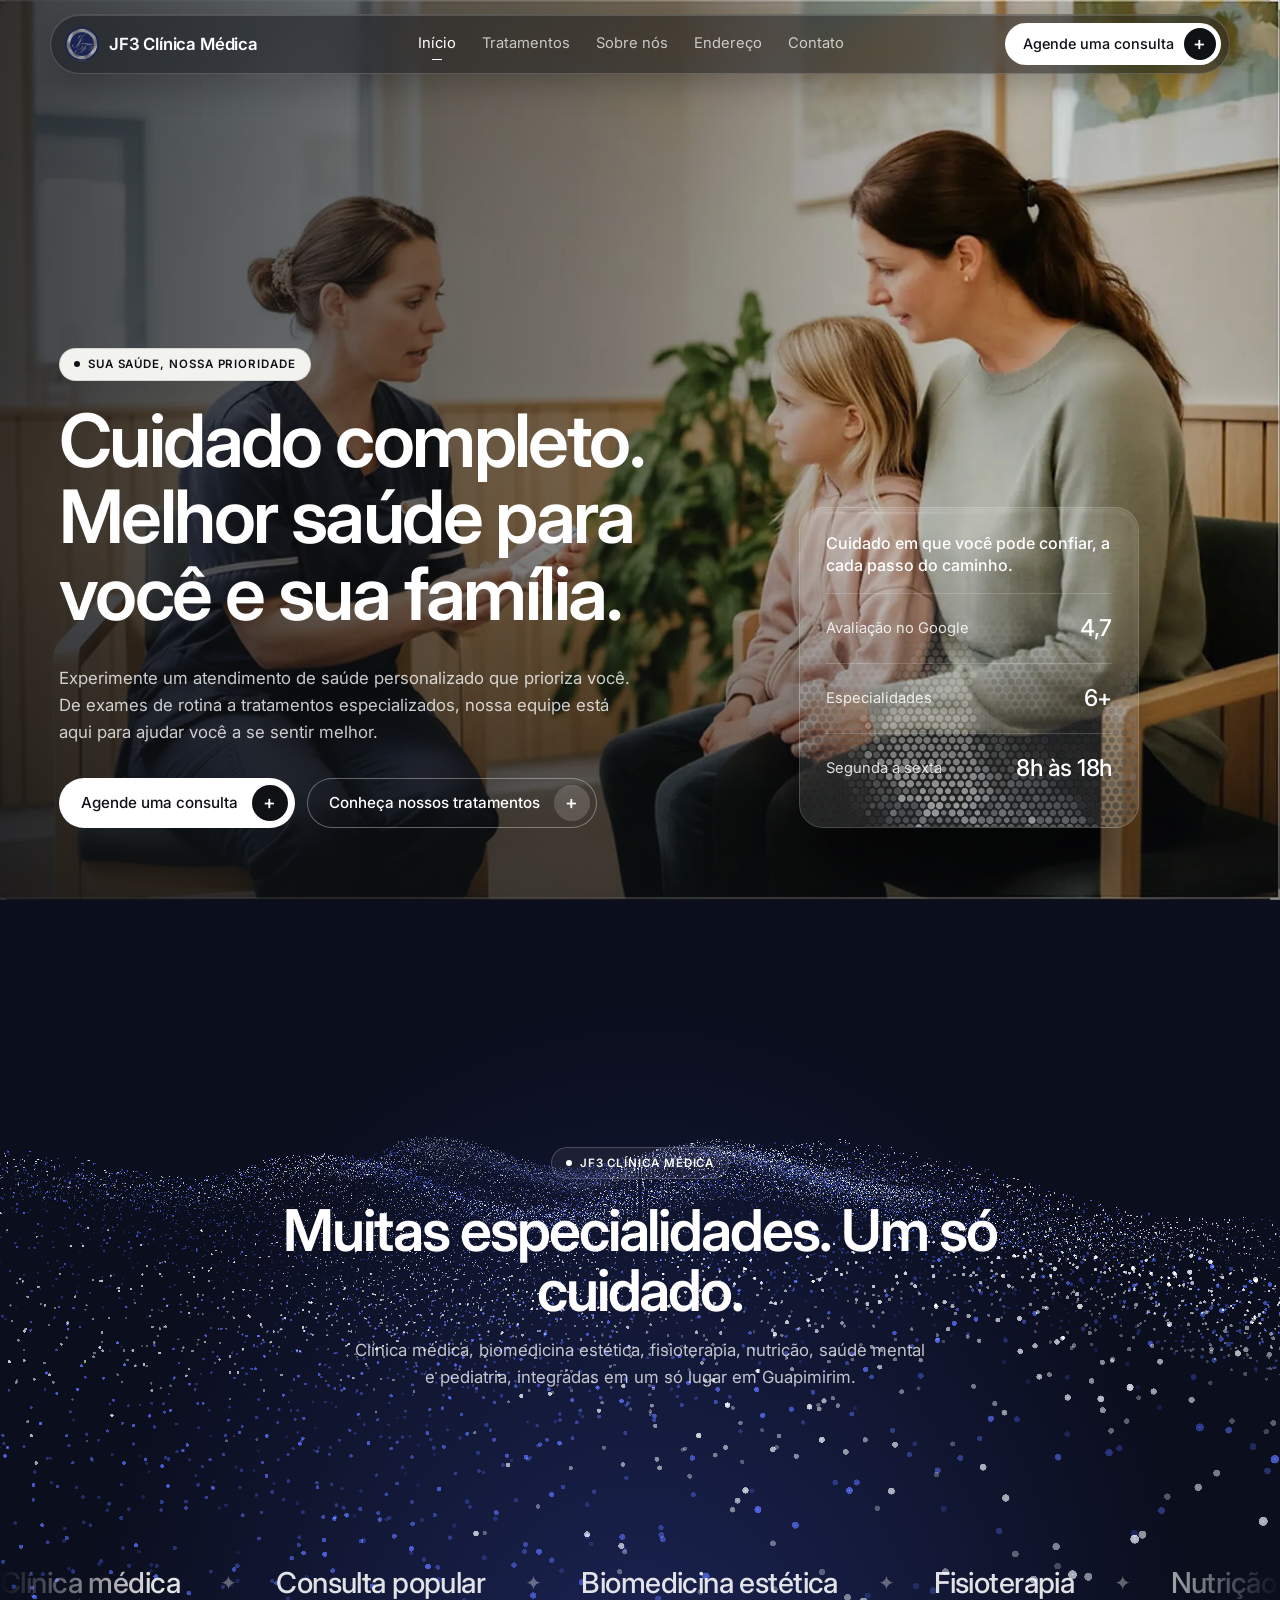
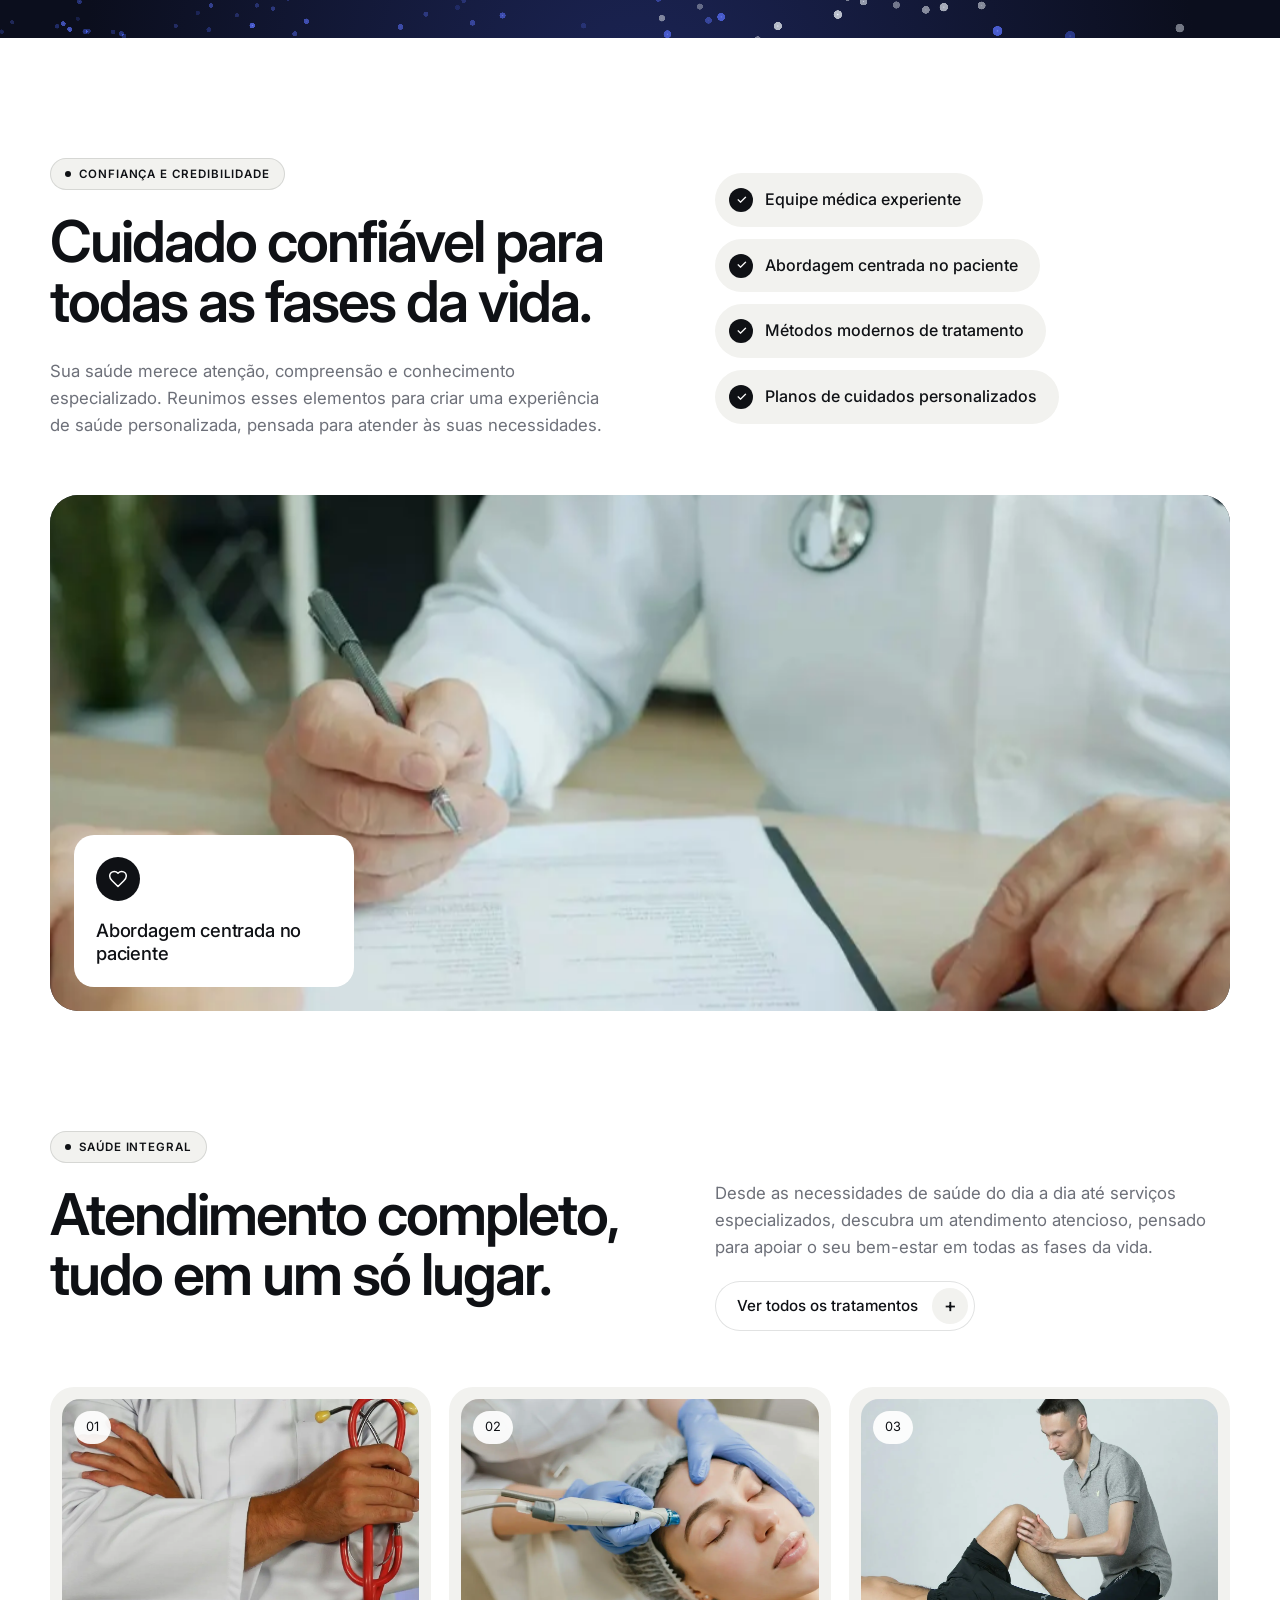
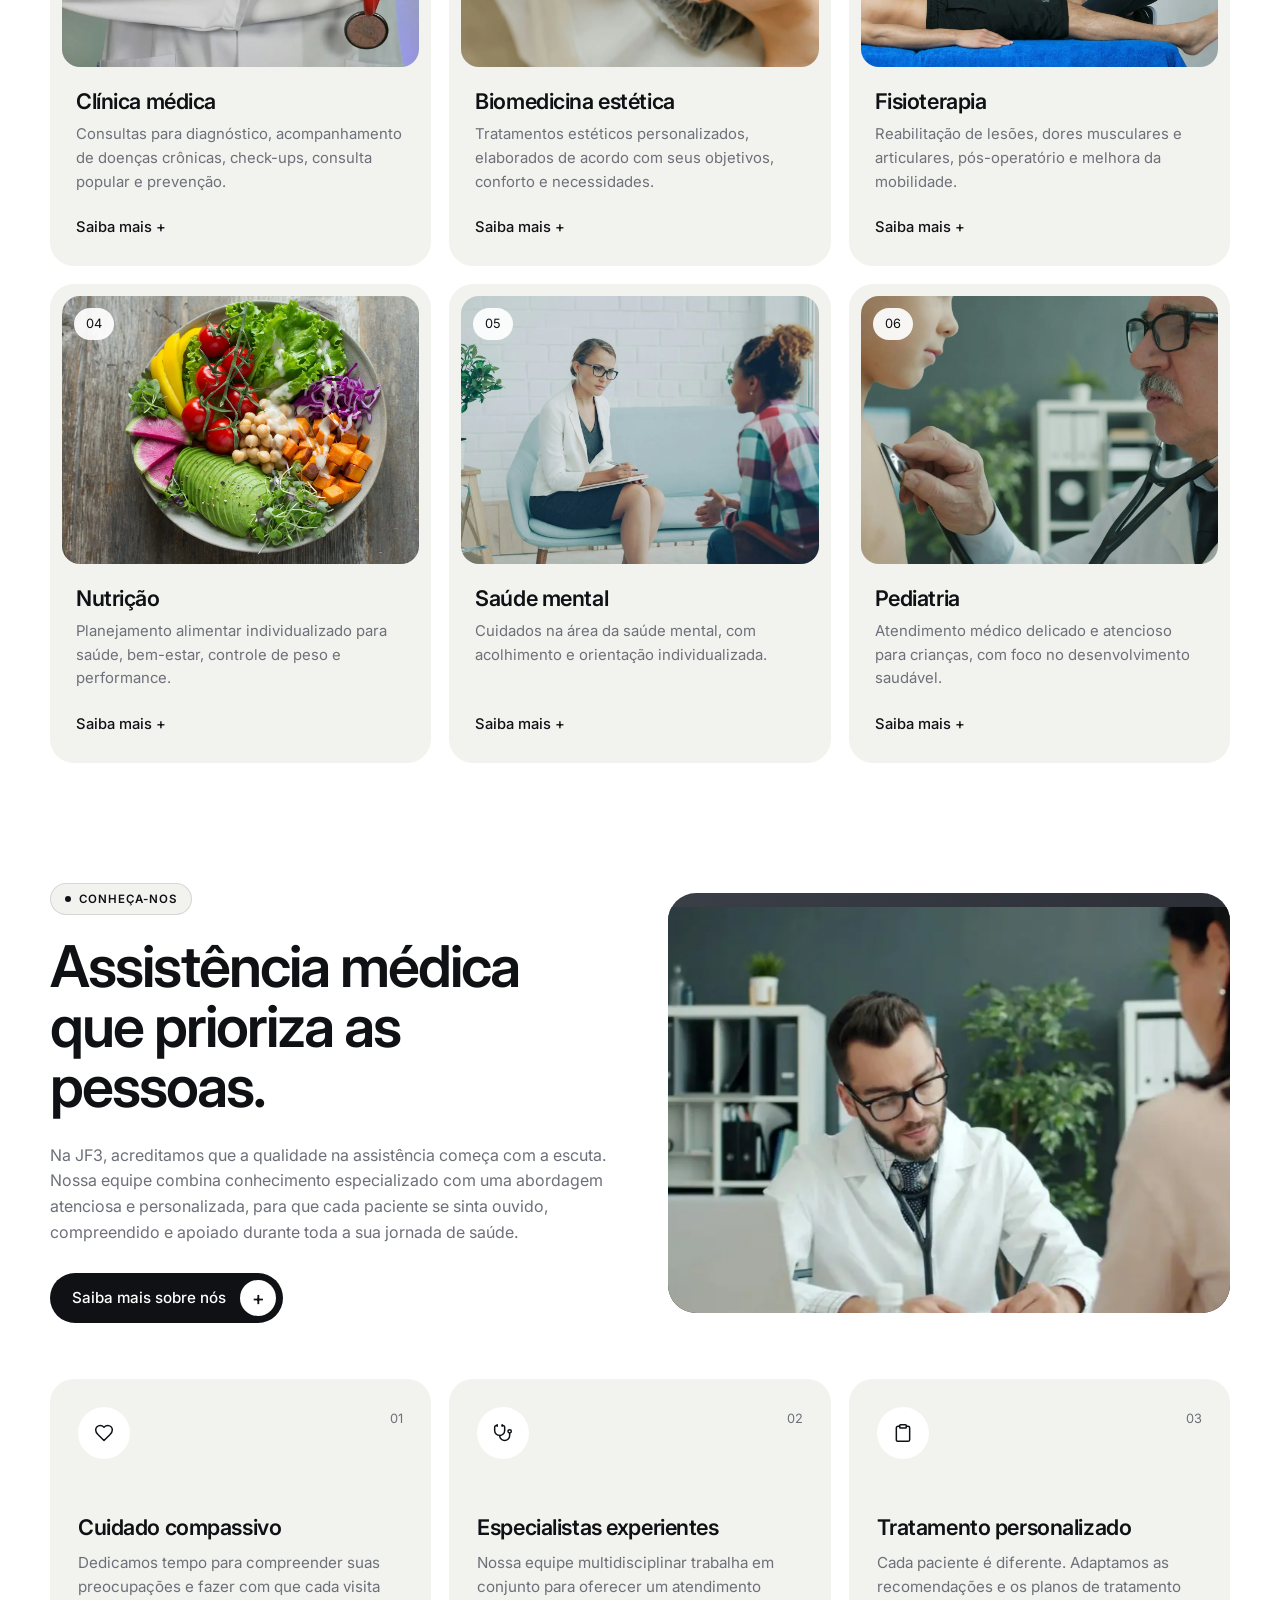
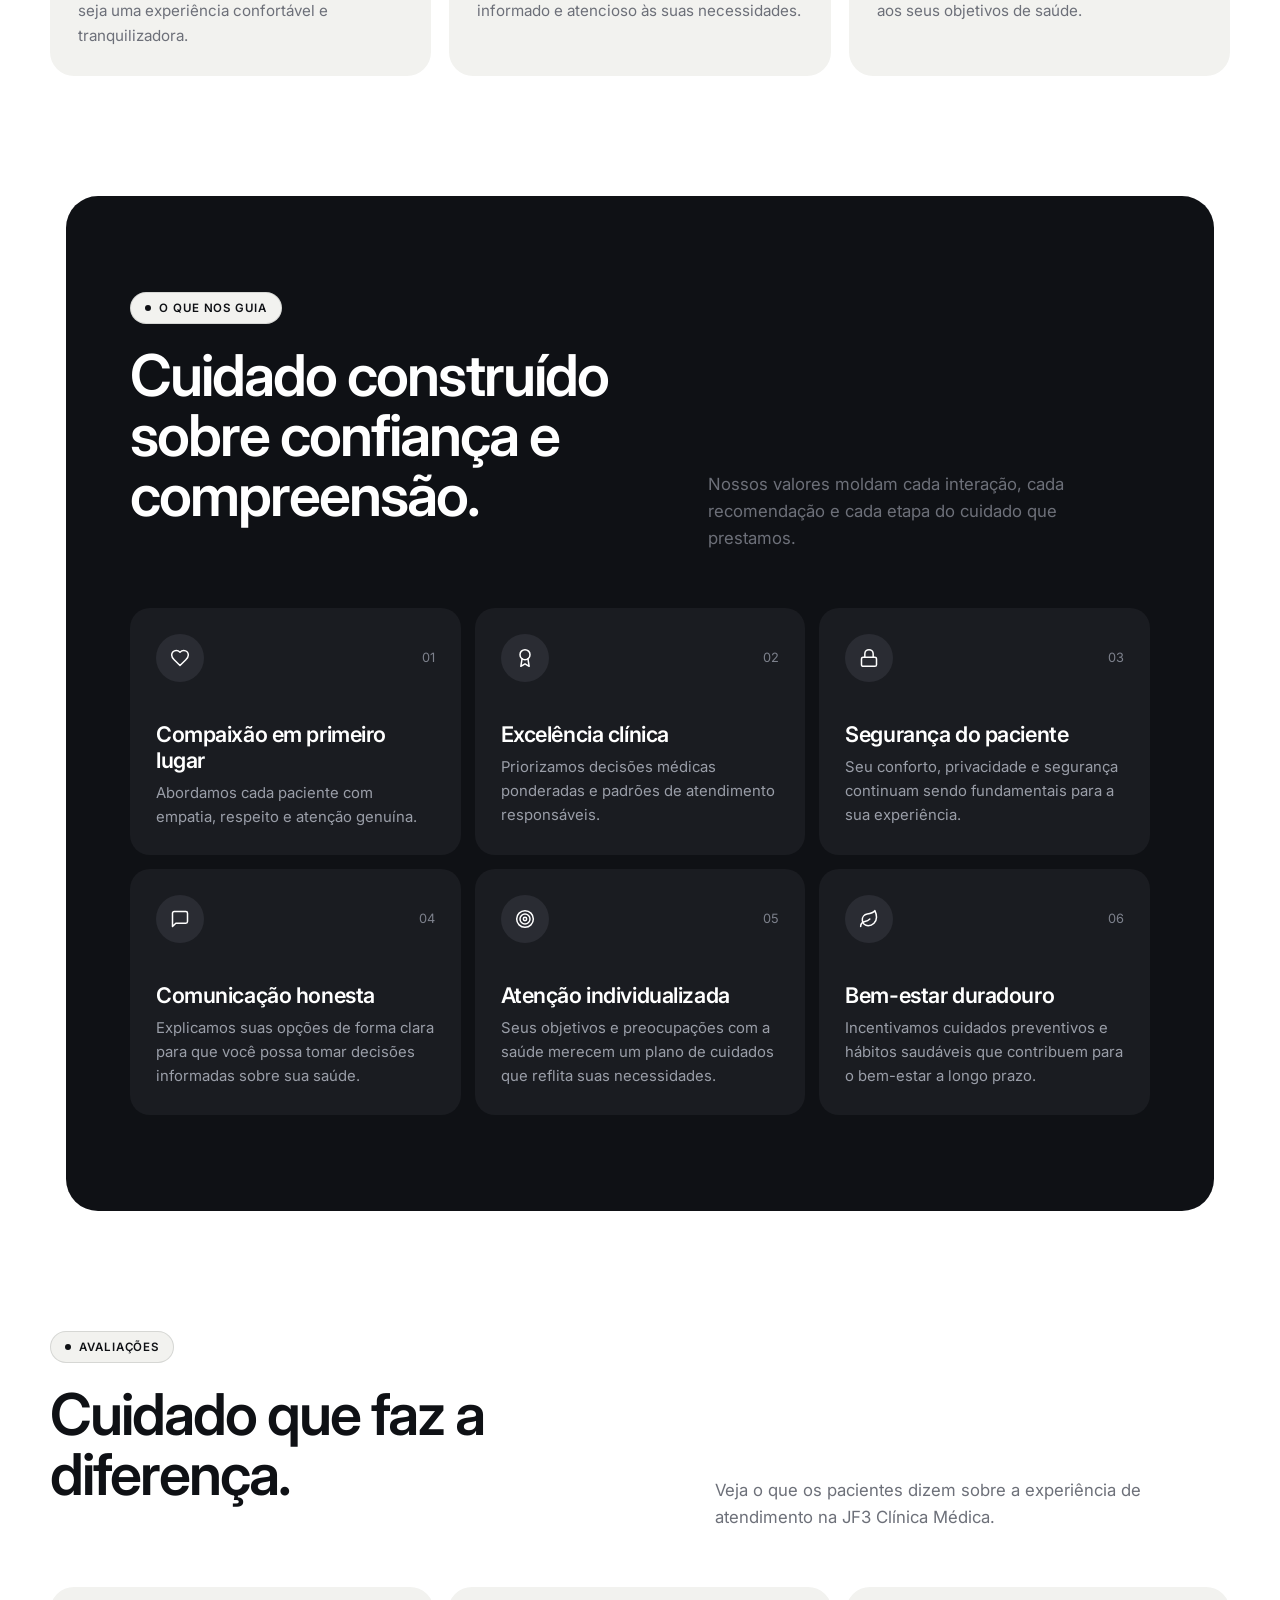
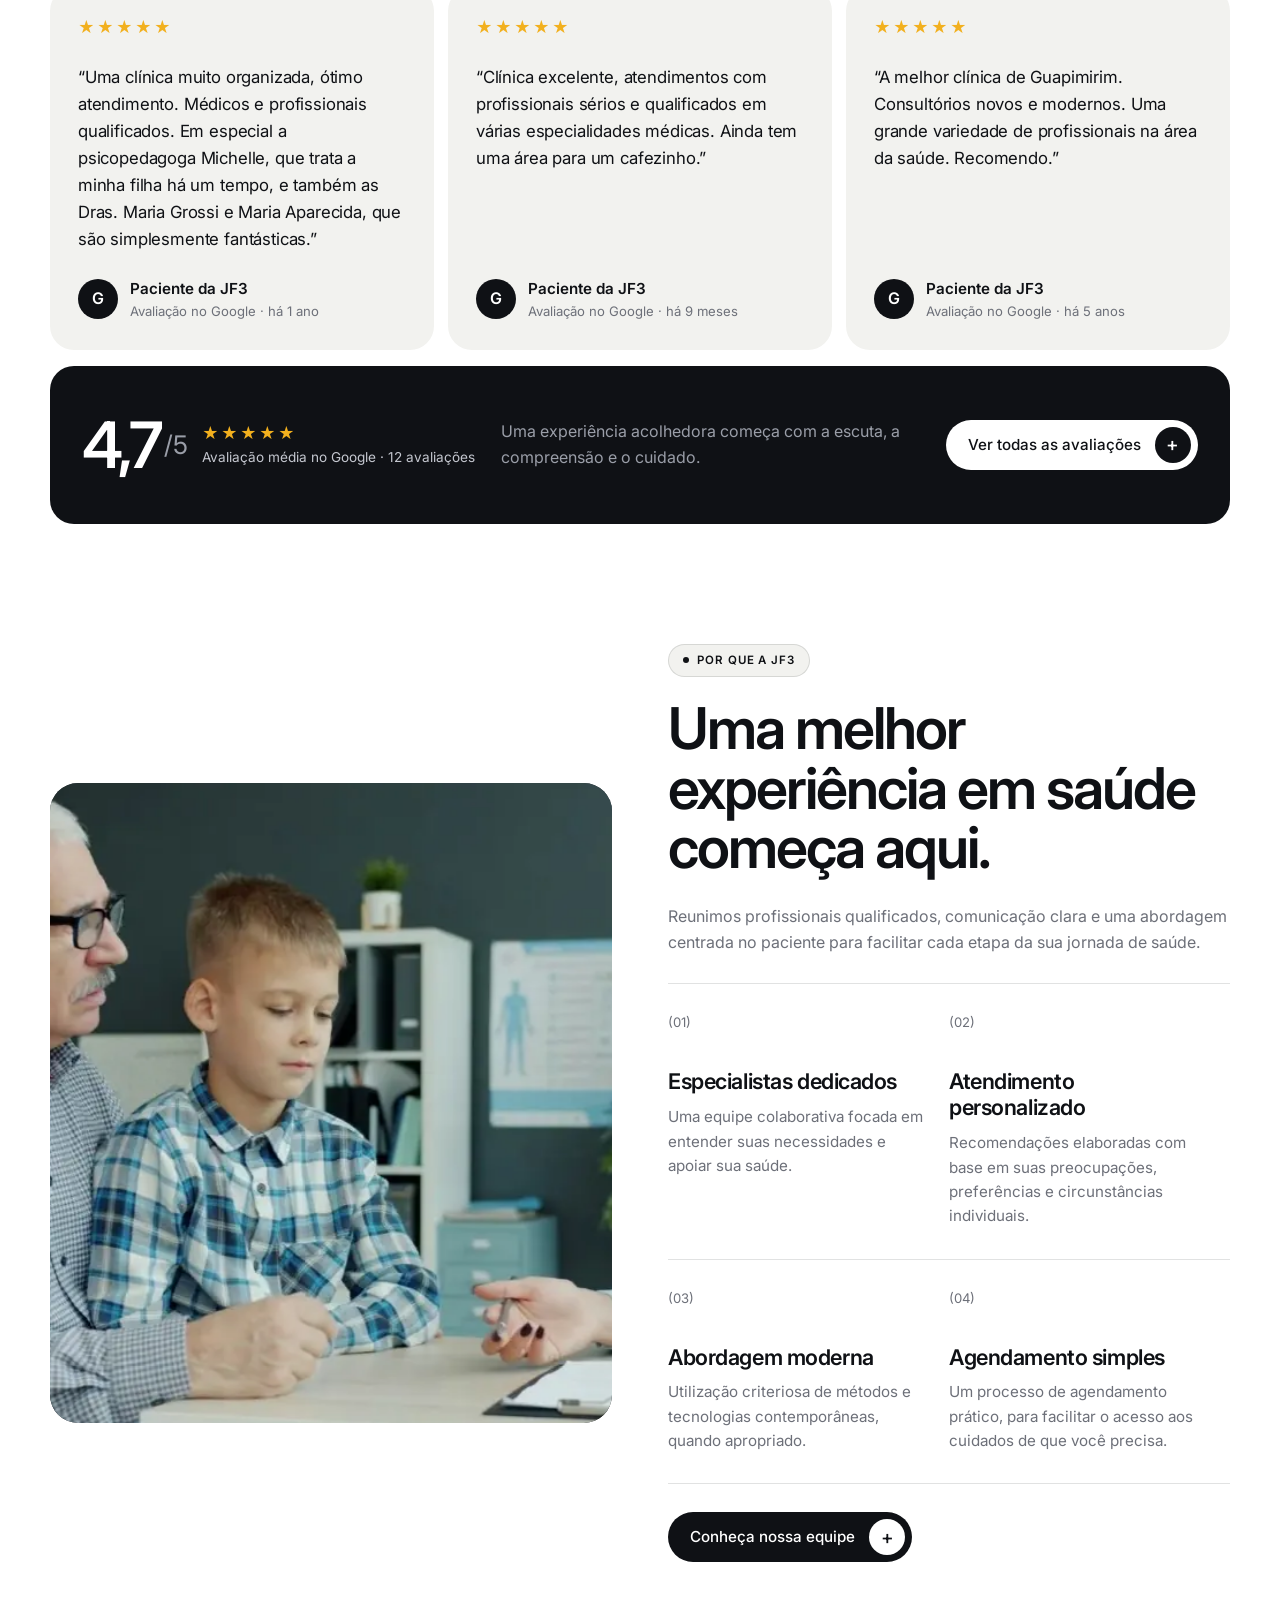
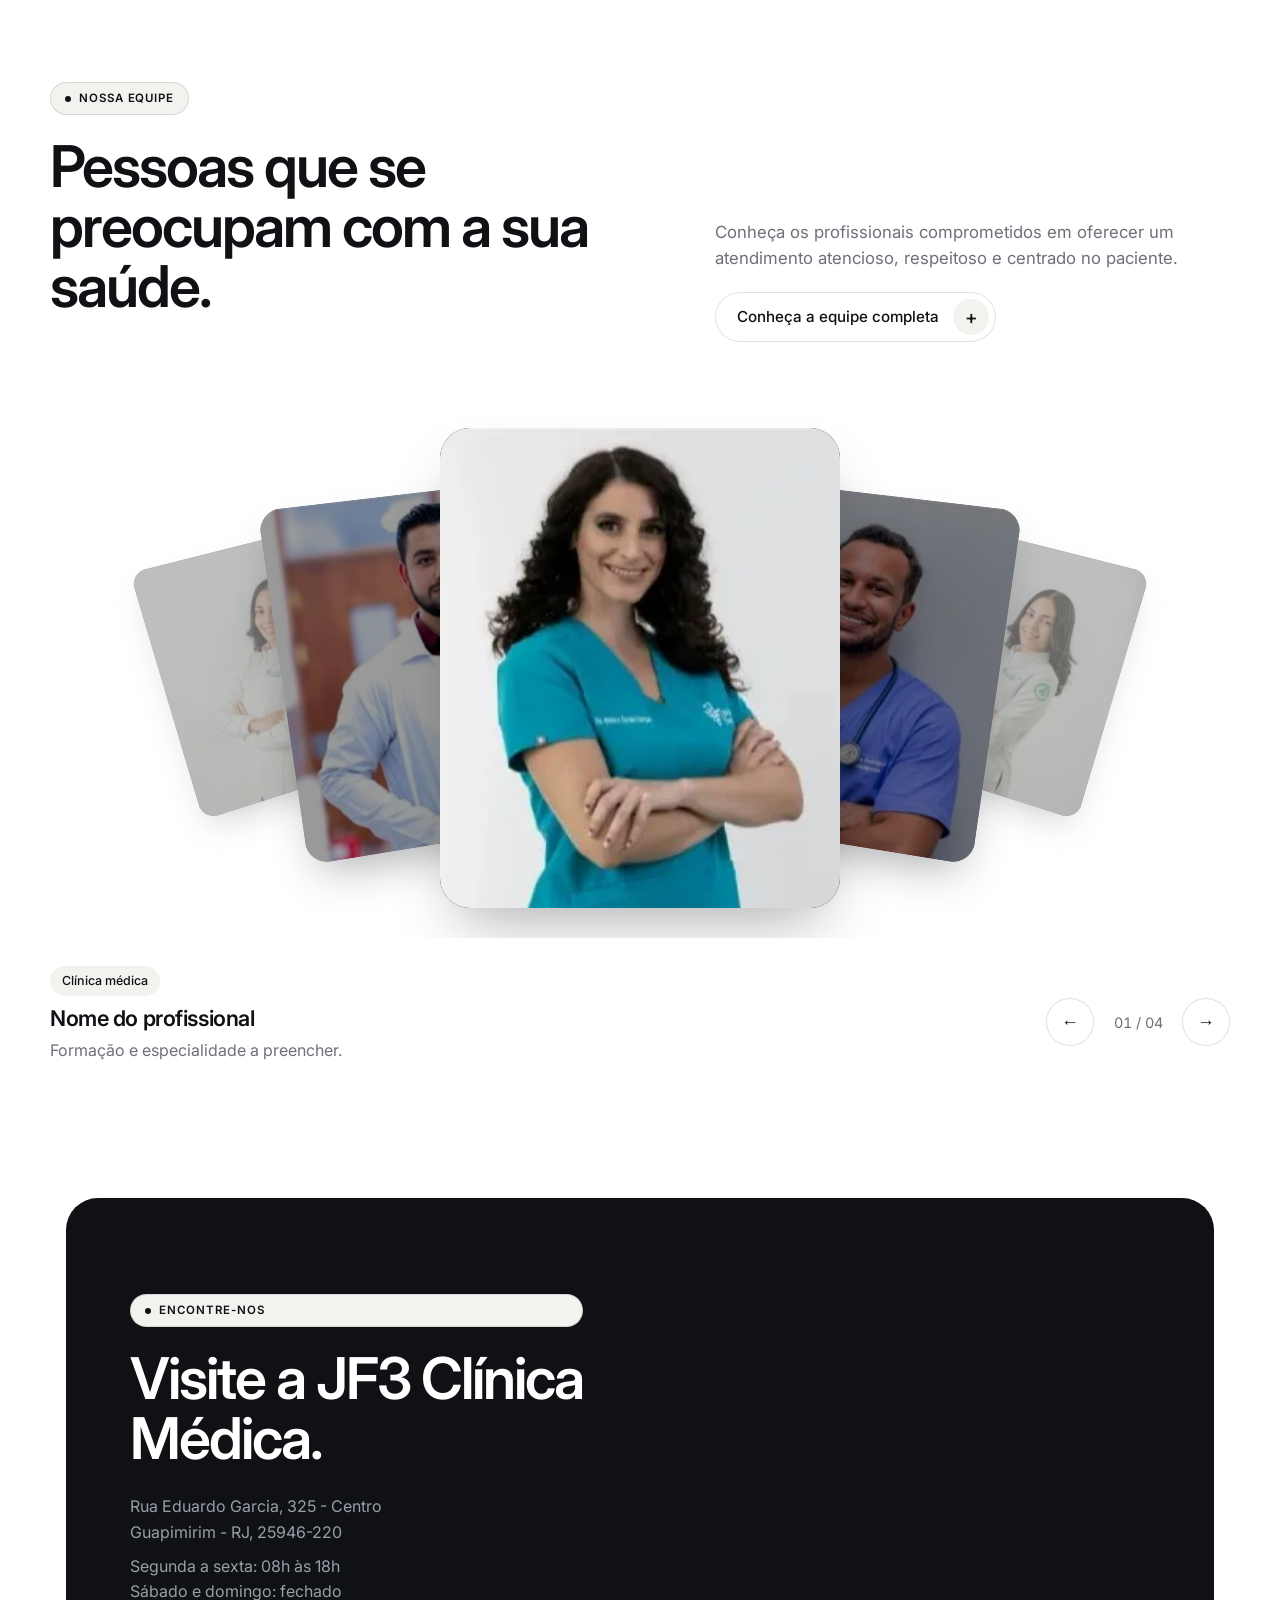
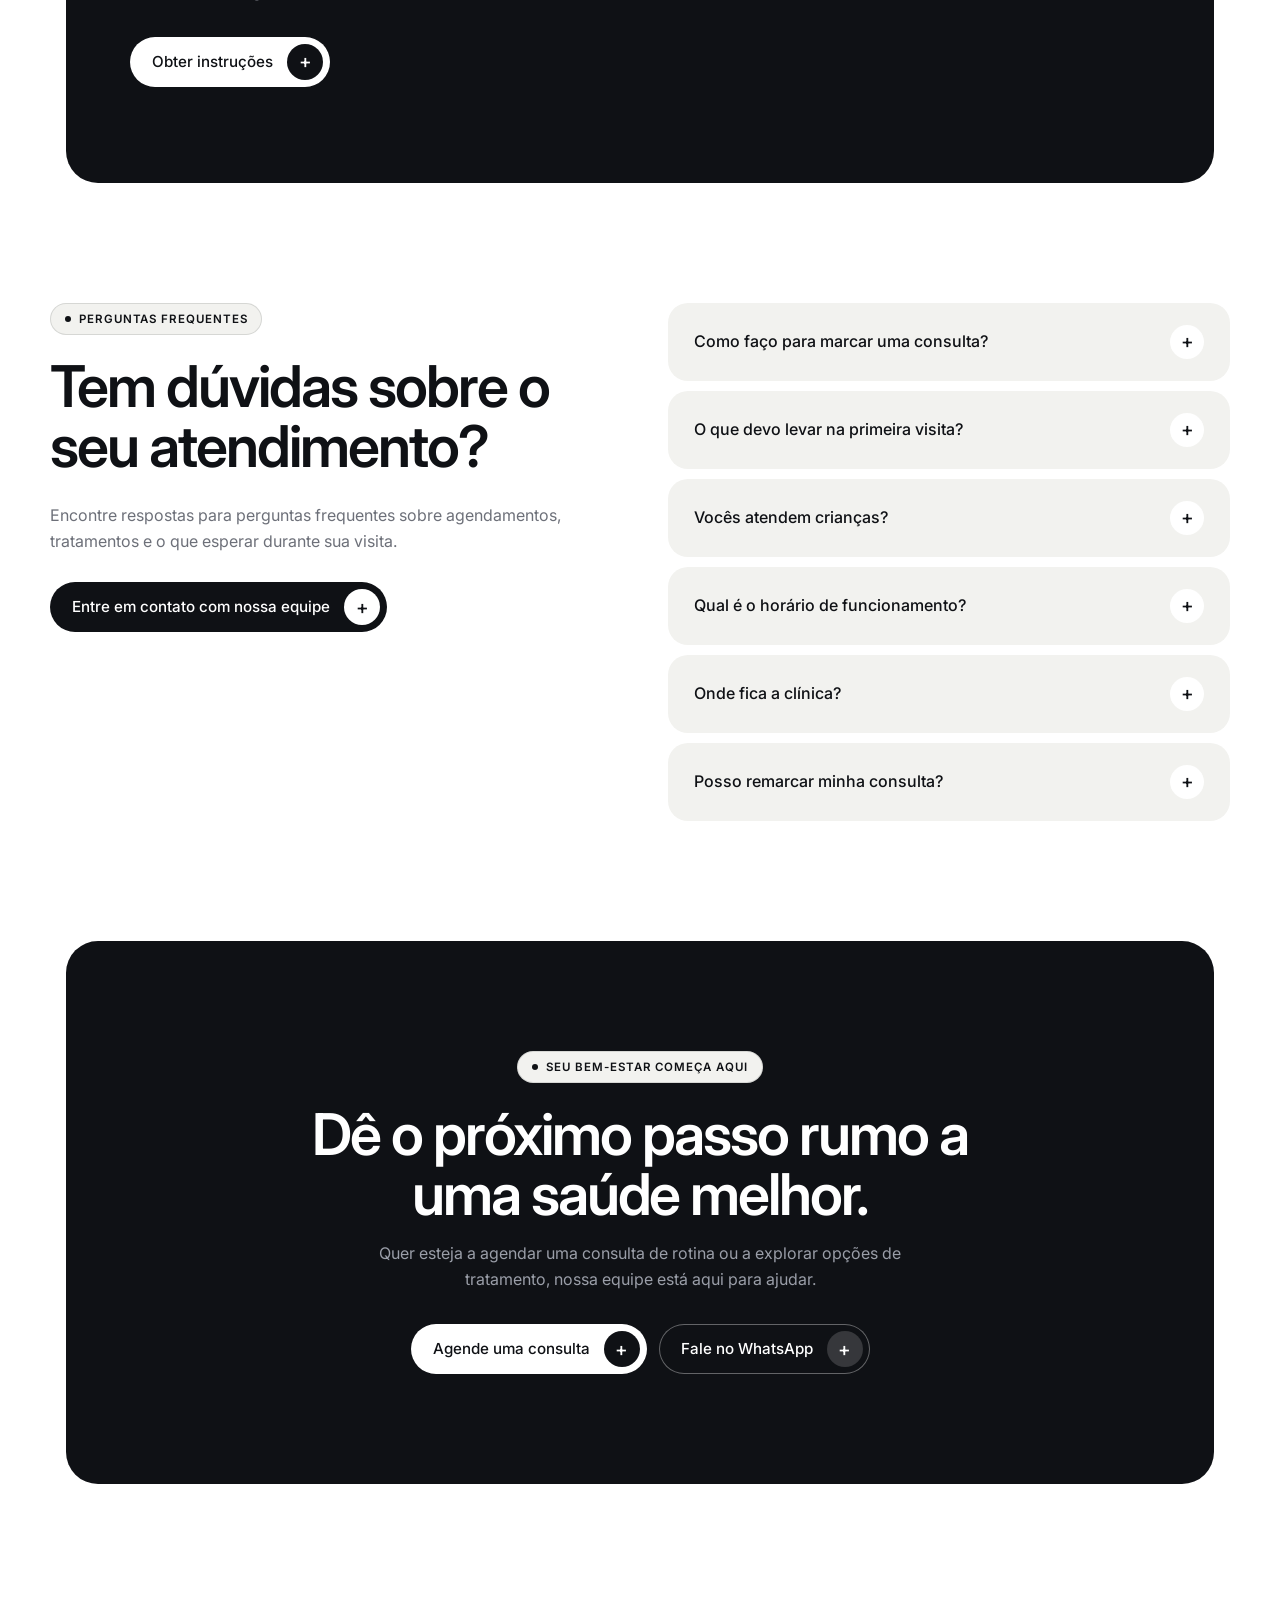
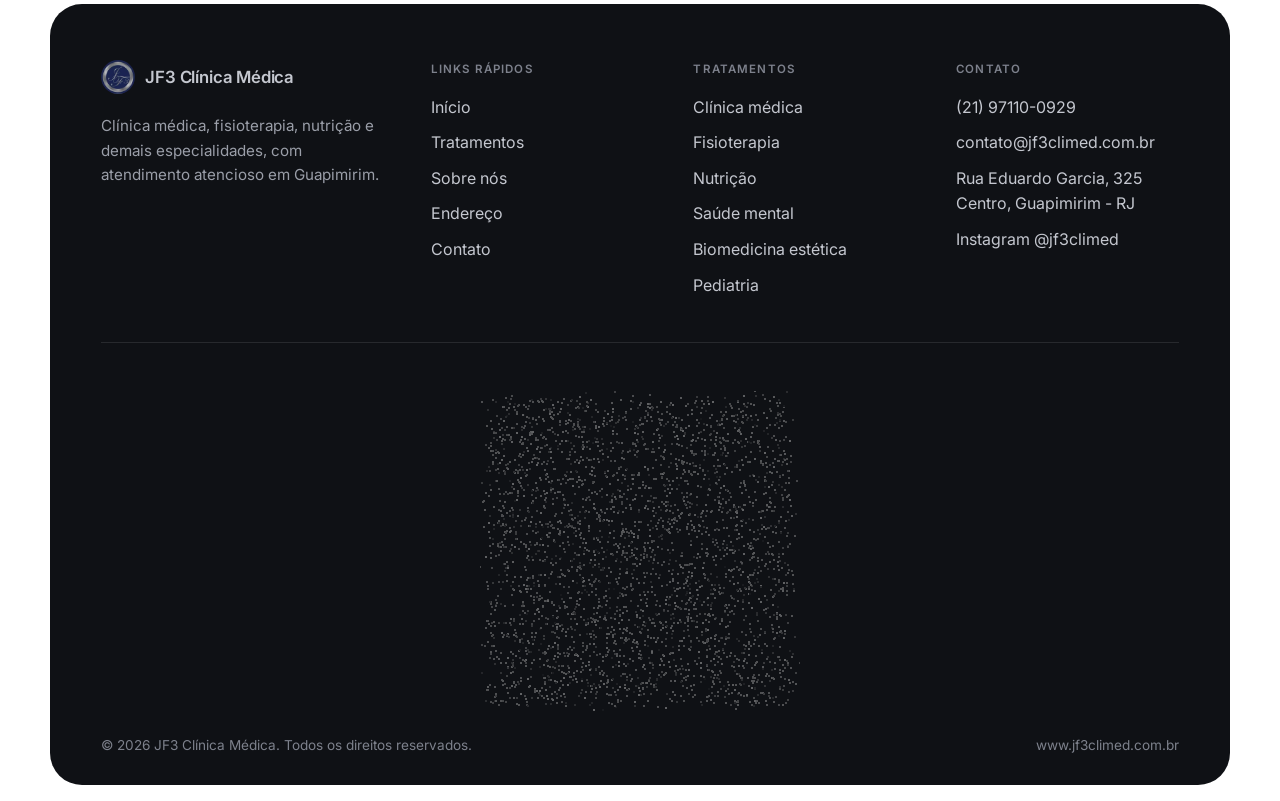
==== commit 9a52910a: "Desktop: na seção Confiança, parágrafo abaixo do título e lista à direita Co-Authored-By: Claude Opu" ====
--- a/index.html
+++ b/index.html
@@ -23,7 +23,7 @@
   <link rel="preconnect" href="https://fonts.googleapis.com">
   <link rel="preconnect" href="https://fonts.gstatic.com" crossorigin>
   <link href="https://fonts.googleapis.com/css2?family=Inter:wght@400;500;600;700&display=swap" rel="stylesheet">
-  <link rel="stylesheet" href="styles.css?v=202611240642">
+  <link rel="stylesheet" href="styles.css?v=202611240645">
   <script type="application/ld+json">
 {
   "@context": "https://schema.org",
@@ -145,9 +145,9 @@
         <div>
           <p class="eyebrow">Confiança e credibilidade</p>
           <h2>Cuidado confiável para todas as fases da vida.</h2>
-        </div>
-        <div>
           <p>Sua saúde merece atenção, compreensão e conhecimento especializado. Reunimos esses elementos para criar uma experiência de saúde personalizada, pensada para atender às suas necessidades.</p>
+        </div>
+        <div>
           <ul class="checks">
             <li>Equipe médica experiente</li>
             <li>Abordagem centrada no paciente</li>
@@ -509,7 +509,7 @@
 
   <a class="wa-float" href="https://wa.me/5521971100929?text=Ol%C3%A1!%20Gostaria%20de%20agendar%20uma%20consulta%20na%20JF3%20Cl%C3%ADnica%20M%C3%A9dica." target="_blank" rel="noopener" aria-label="Conversar com a JF3 no WhatsApp"><svg viewBox="0 0 24 24" fill="currentColor" aria-hidden="true"><path d="M17.472 14.382c-.297-.149-1.758-.867-2.03-.967-.273-.099-.471-.148-.67.15-.197.297-.767.966-.94 1.164-.173.199-.347.223-.644.075-.297-.15-1.255-.463-2.39-1.475-.883-.788-1.48-1.761-1.653-2.059-.173-.297-.018-.458.13-.606.134-.133.298-.347.446-.52.149-.174.198-.298.298-.497.099-.198.05-.371-.025-.52-.075-.149-.669-1.612-.916-2.207-.242-.579-.487-.5-.669-.51-.173-.008-.371-.01-.57-.01-.198 0-.52.074-.792.372-.272.297-1.04 1.016-1.04 2.479 0 1.462 1.065 2.875 1.213 3.074.149.198 2.096 3.2 5.077 4.487.709.306 1.262.489 1.694.625.712.227 1.36.195 1.871.118.571-.085 1.758-.719 2.006-1.413.248-.694.248-1.289.173-1.413-.074-.124-.272-.198-.57-.347m-5.421 7.403h-.004a9.87 9.87 0 01-5.031-1.378l-.361-.214-3.741.982.998-3.648-.235-.374a9.86 9.86 0 01-1.51-5.26c.001-5.45 4.436-9.884 9.888-9.884 2.64 0 5.122 1.03 6.988 2.898a9.825 9.825 0 012.893 6.994c-.003 5.45-4.437 9.884-9.885 9.884m8.413-18.297A11.815 11.815 0 0012.05 0C5.495 0 .16 5.335.157 11.892c0 2.096.547 4.142 1.588 5.945L.057 24l6.305-1.654a11.882 11.882 0 005.683 1.448h.005c6.554 0 11.89-5.335 11.893-11.893a11.821 11.821 0 00-3.48-8.413Z"/></svg></a>
 
-  <script src="script.js?v=202611240642"></script>
-  <script src="effects.js?v=202611240642"></script>
+  <script src="script.js?v=202611240645"></script>
+  <script src="effects.js?v=202611240645"></script>
 </body>
 </html>
--- a/styles.css
+++ b/styles.css
@@ -1460,6 +1460,7 @@
 
 /* Desktop: na seção "Confiança", título e lista alinhados pelo topo (sem vazio acima do título) */
 @media (min-width: 961px) {
-  .section-head.head-top { align-items: start; }
-  .section-head.head-top h2 { margin-bottom: 0; }
-}
+  .section-head.head-top { align-items: center; }
+  .section-head.head-top p:not(.eyebrow) { max-width: 34em; }
+  .section-head.head-top .checks { margin-top: 0; }
+}
